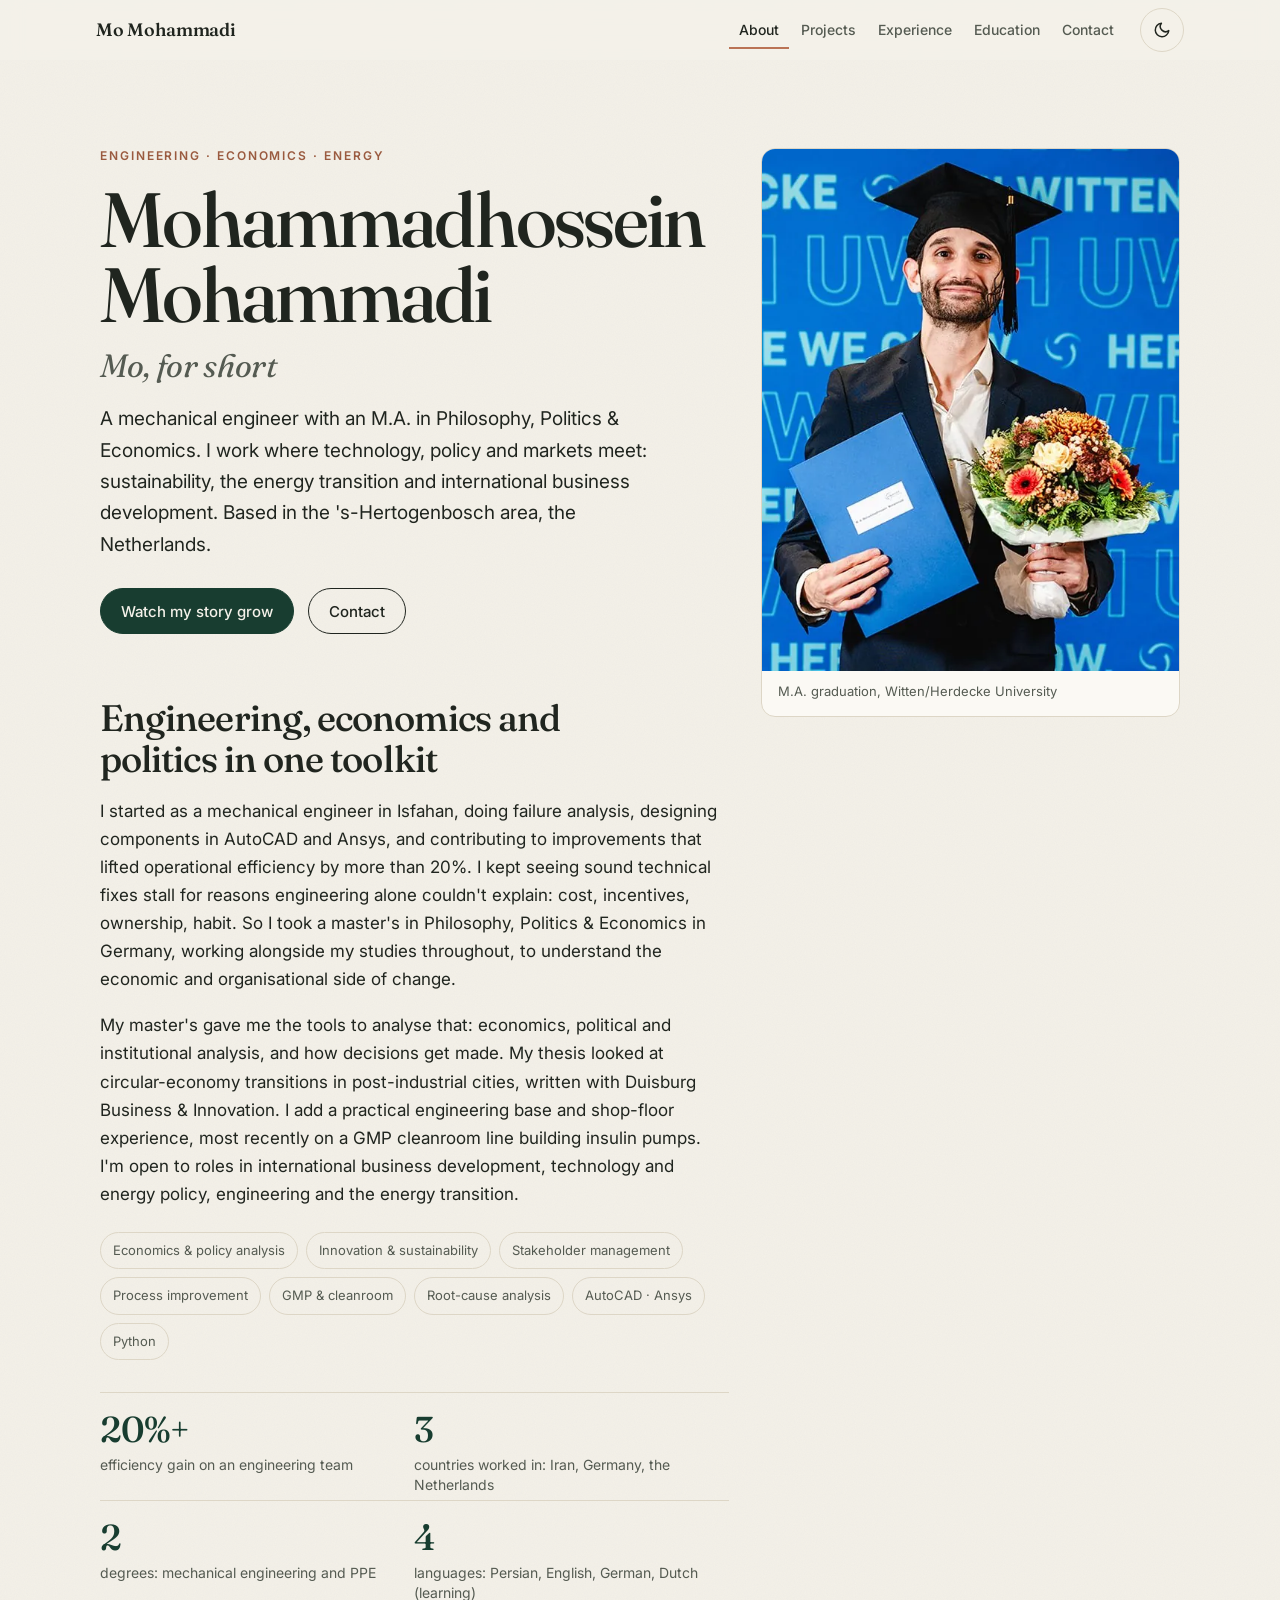
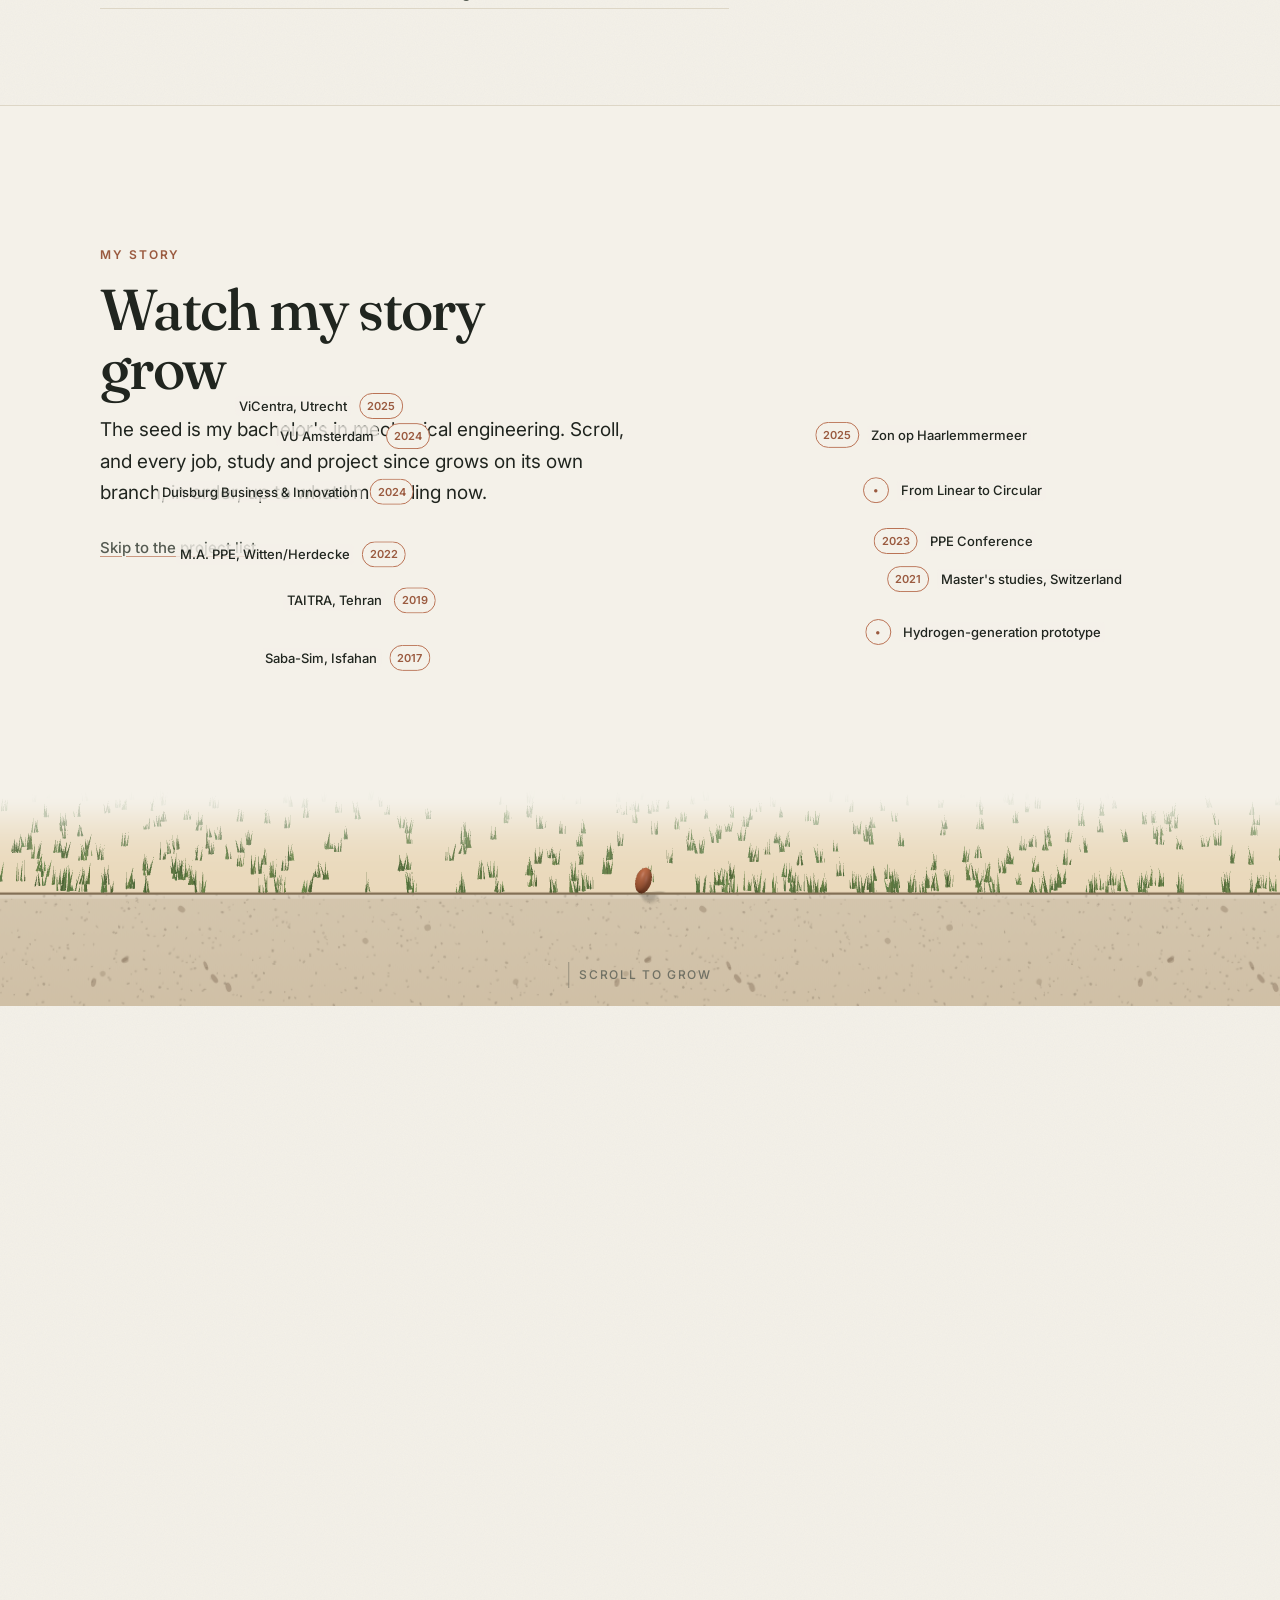
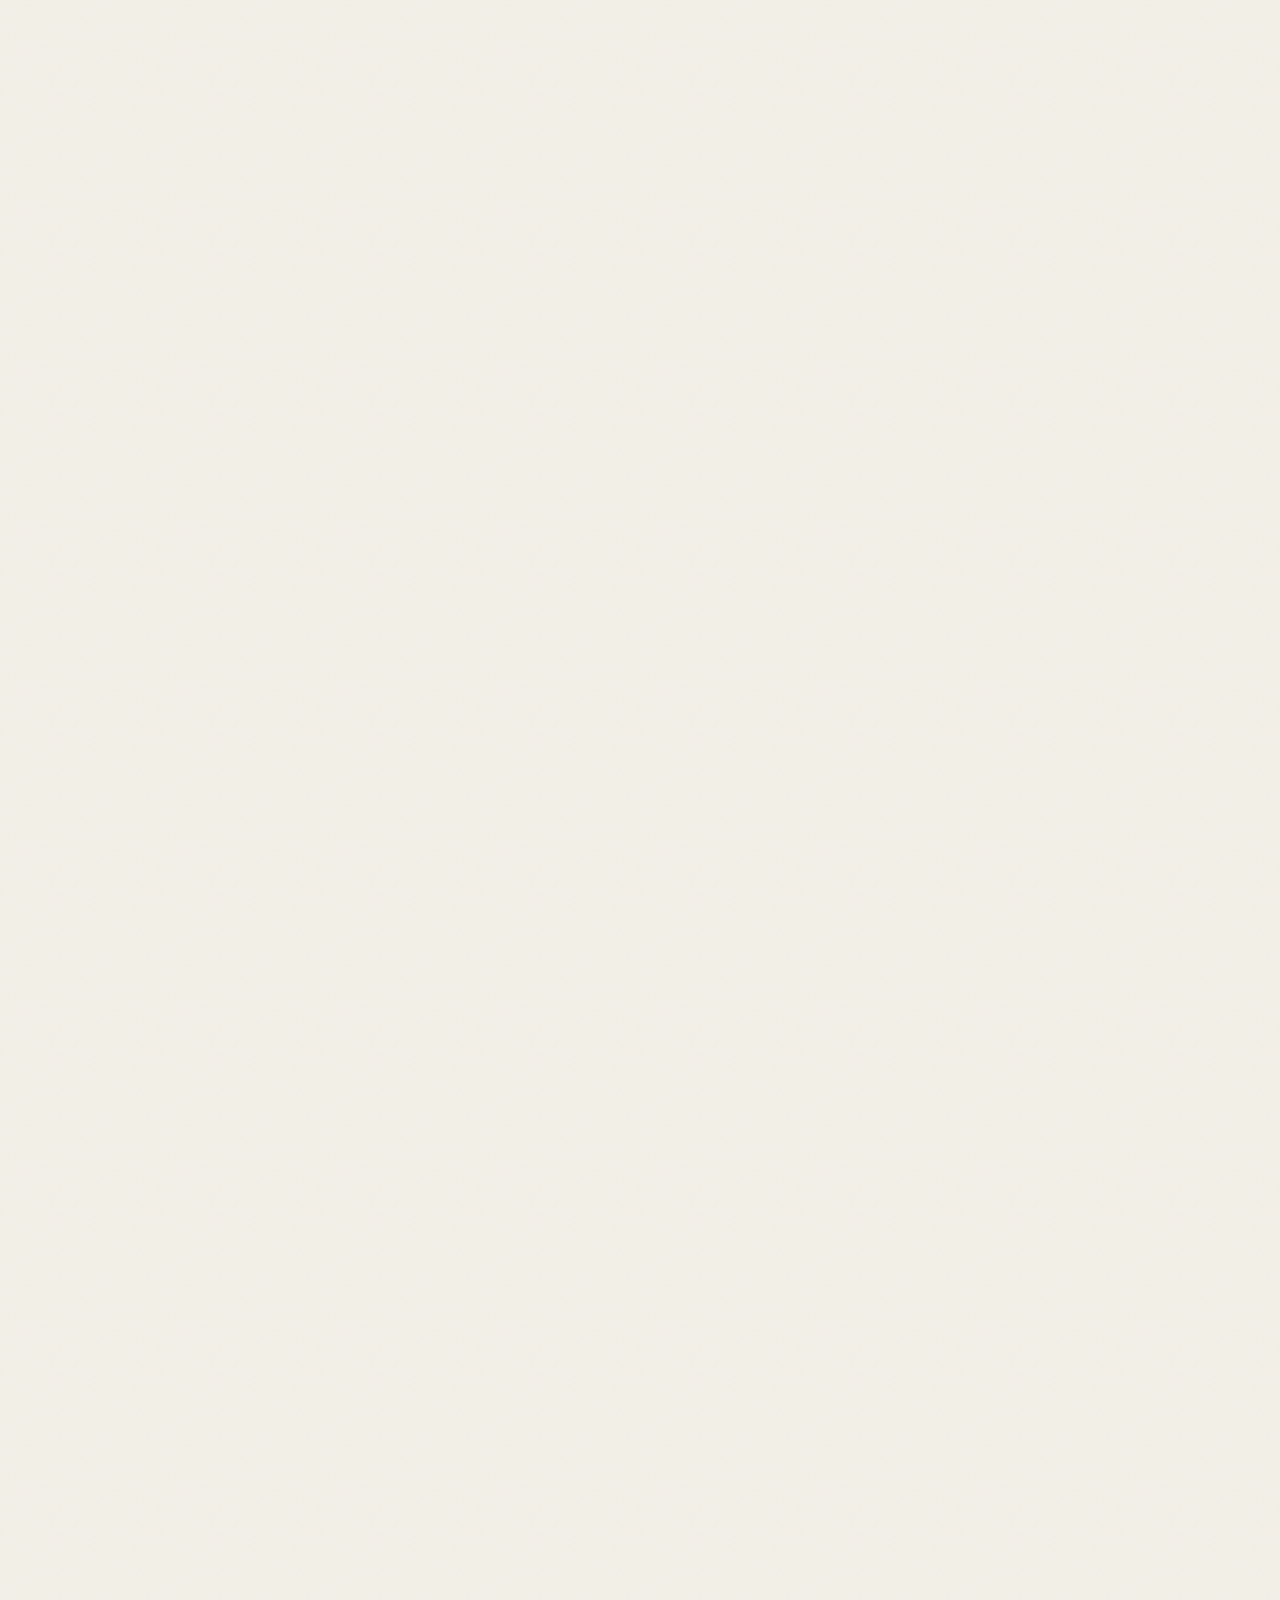
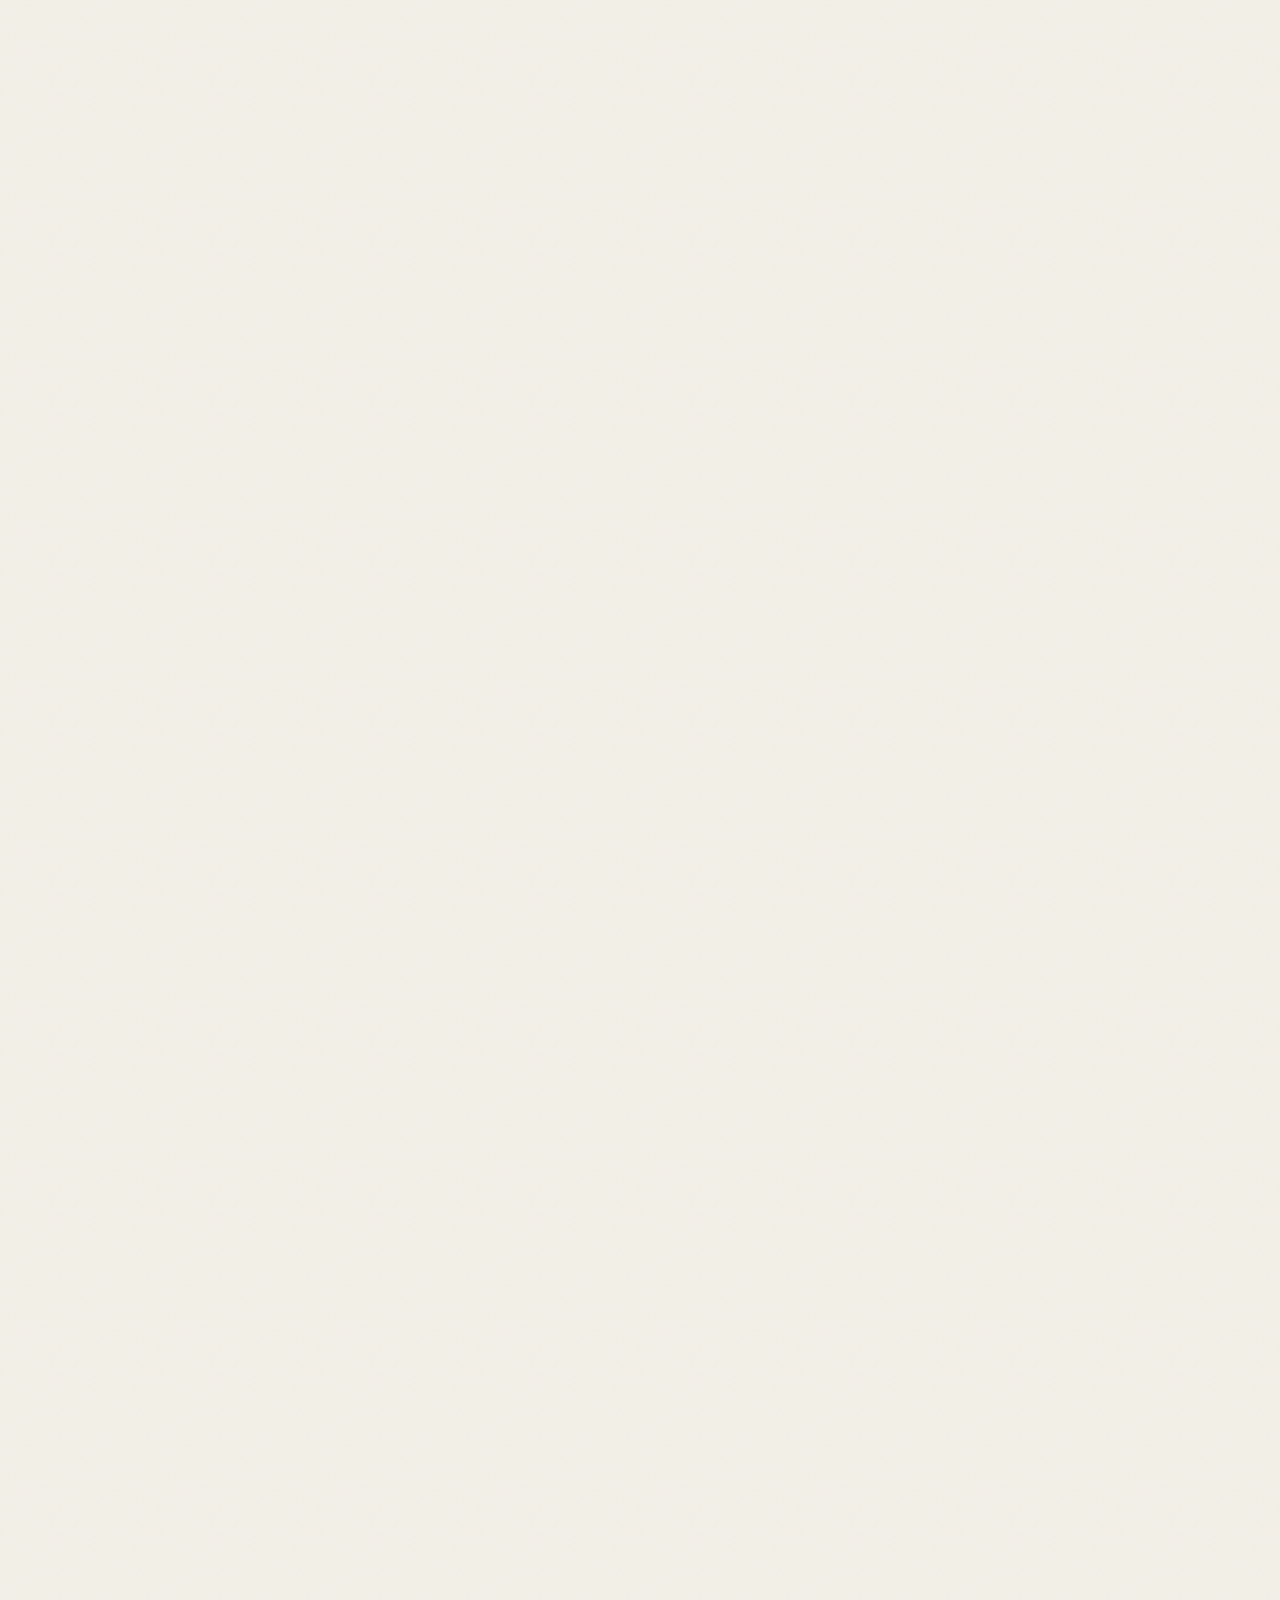
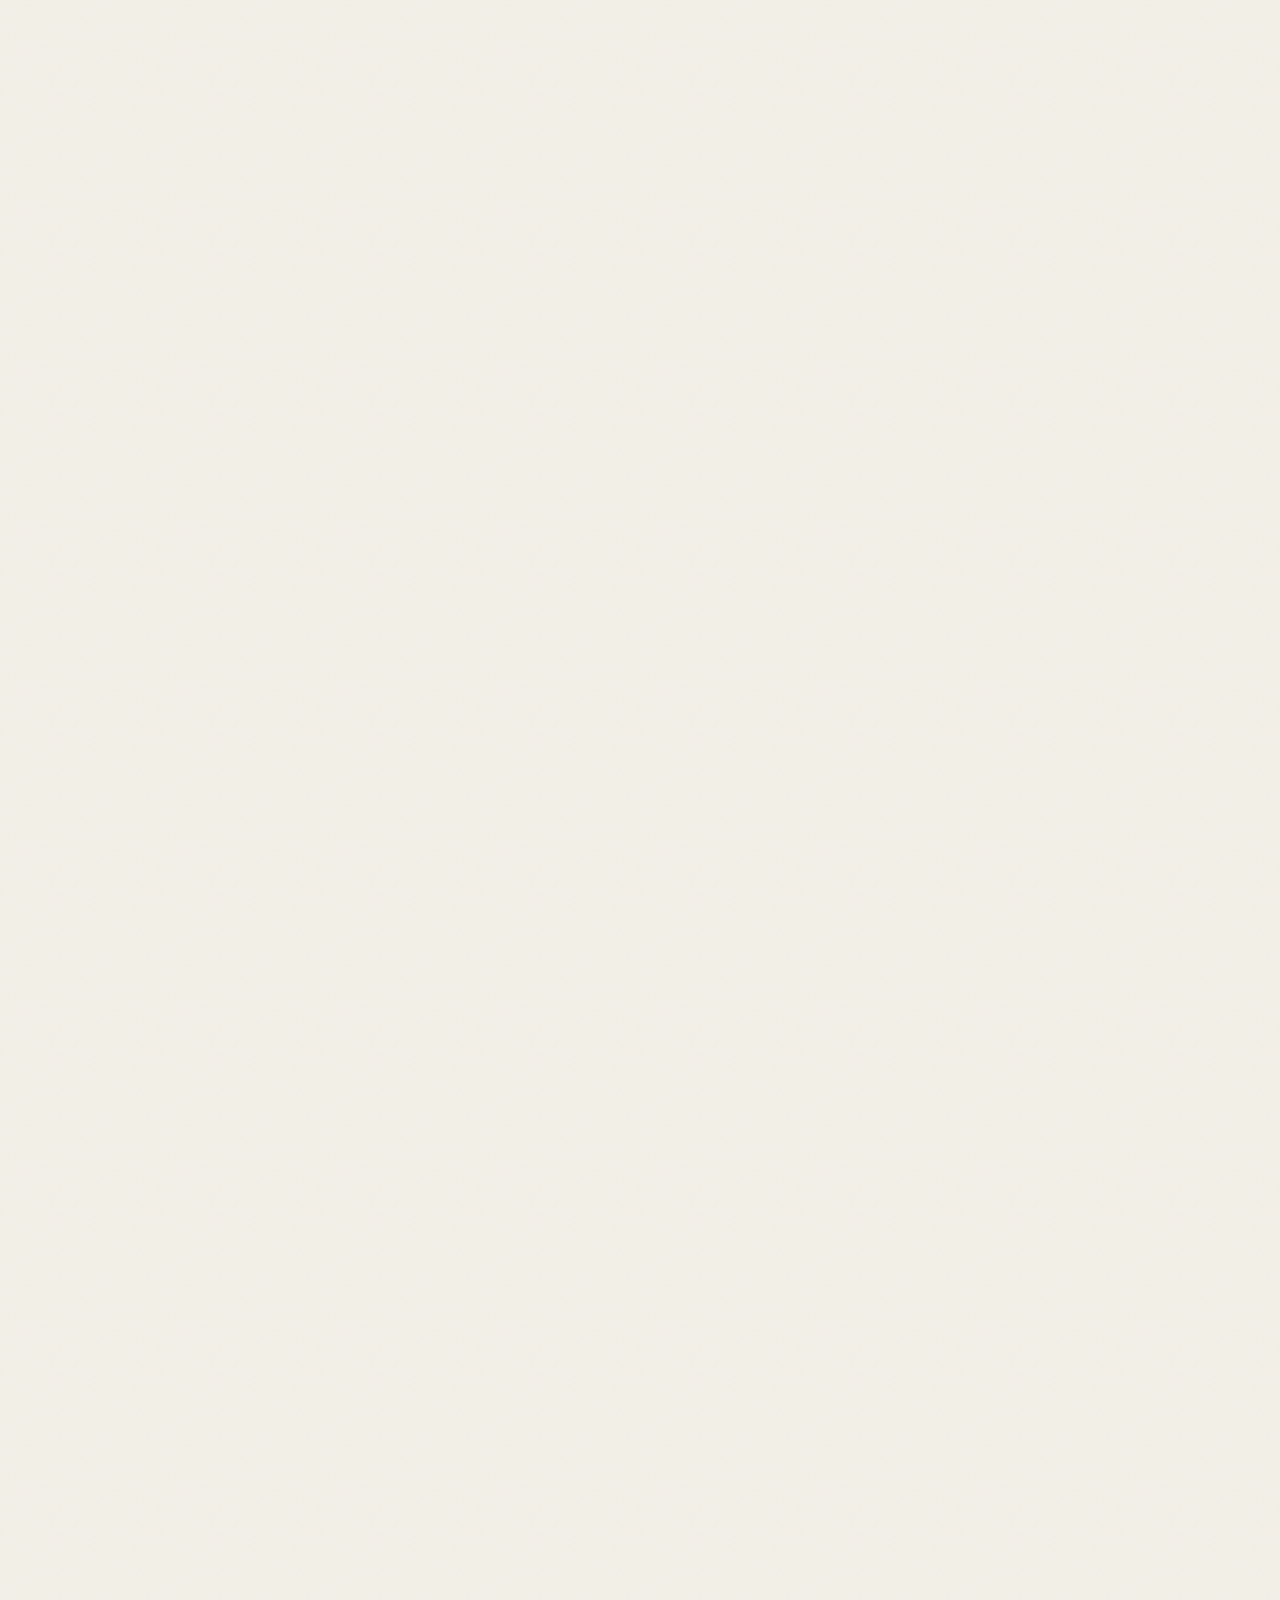
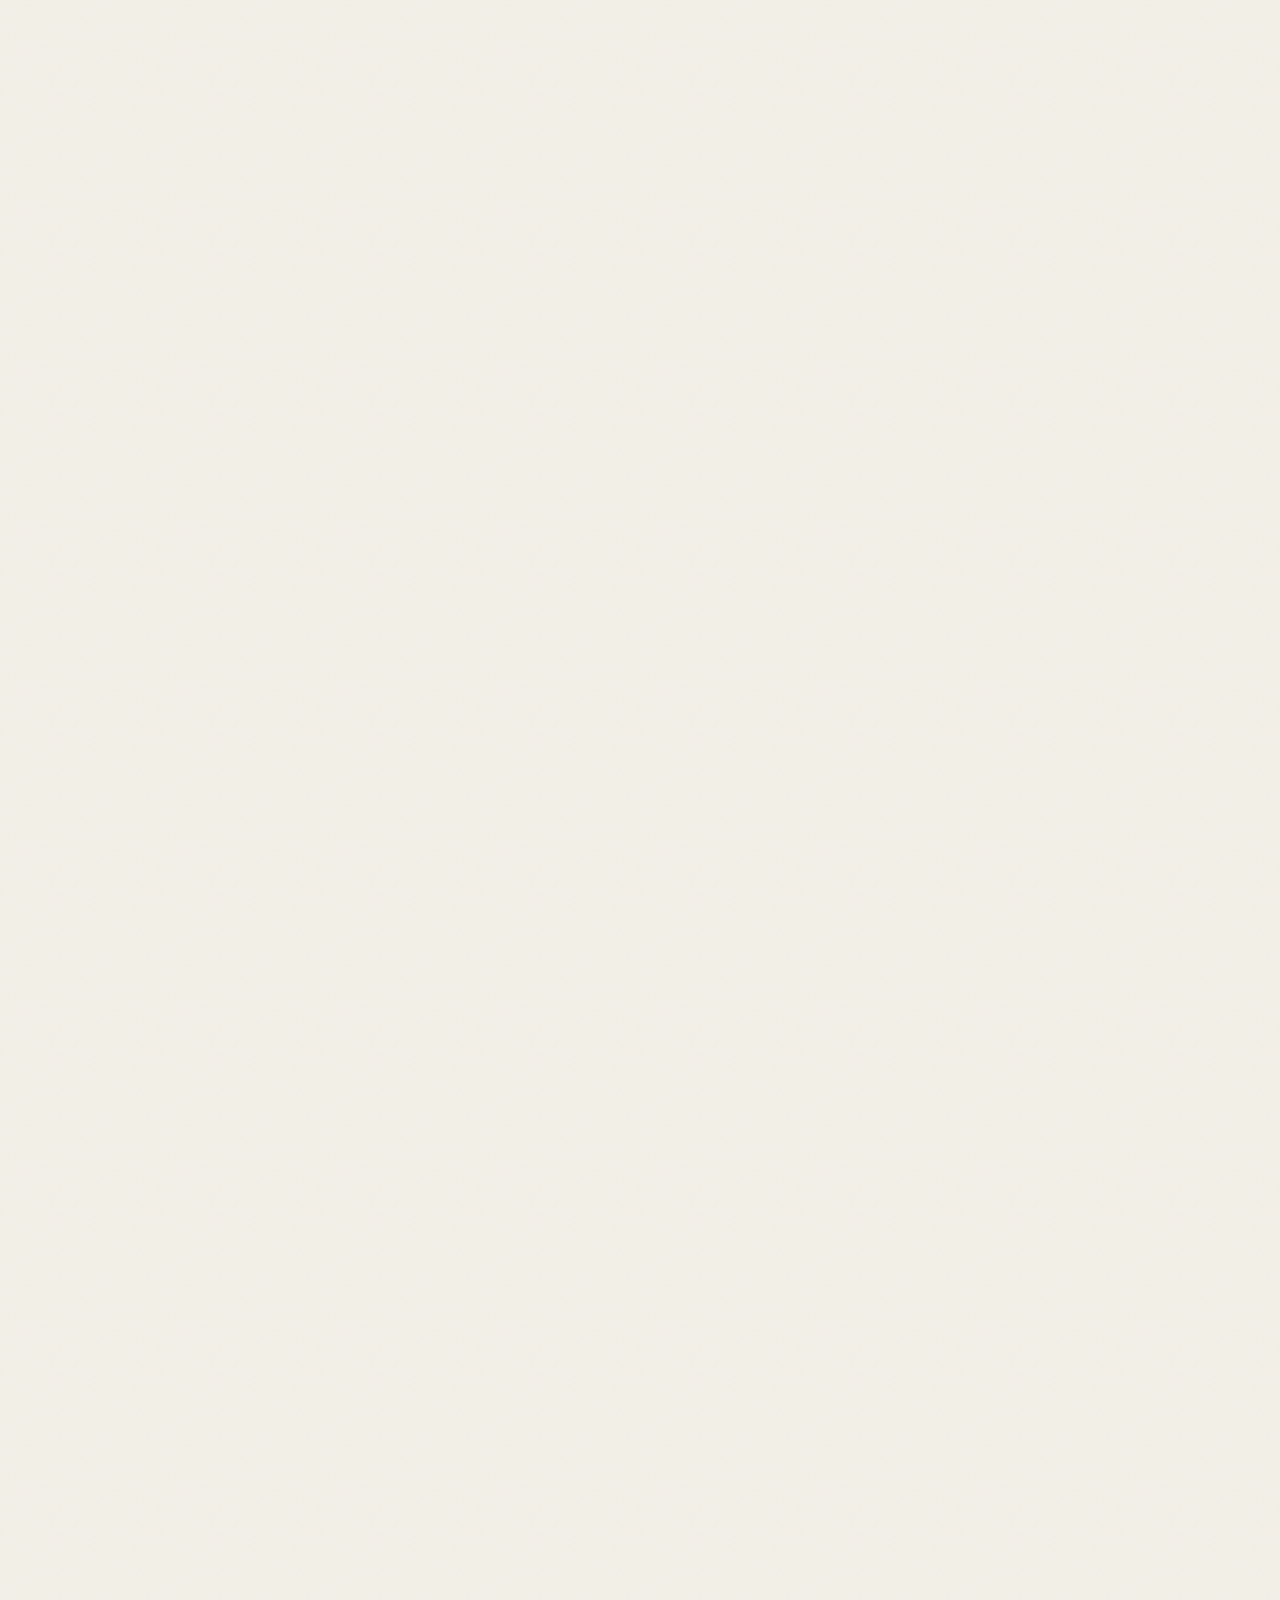
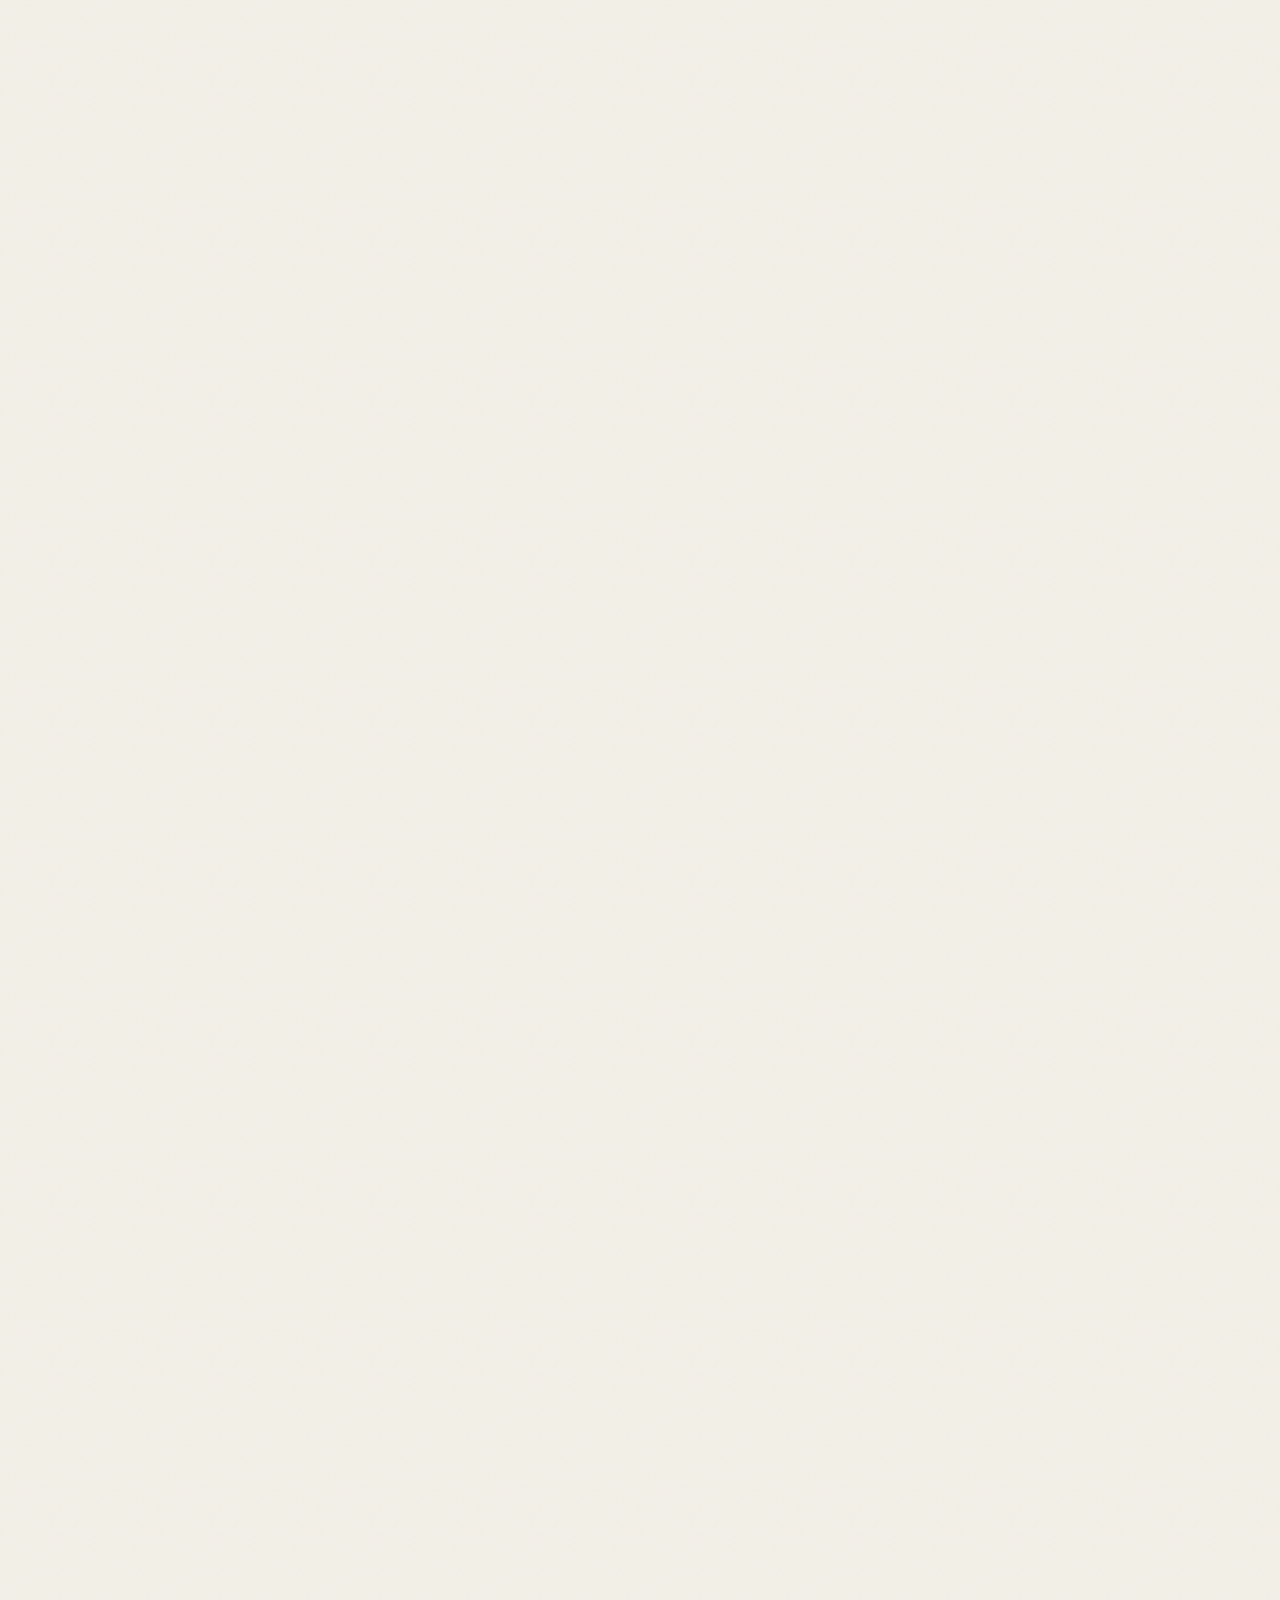
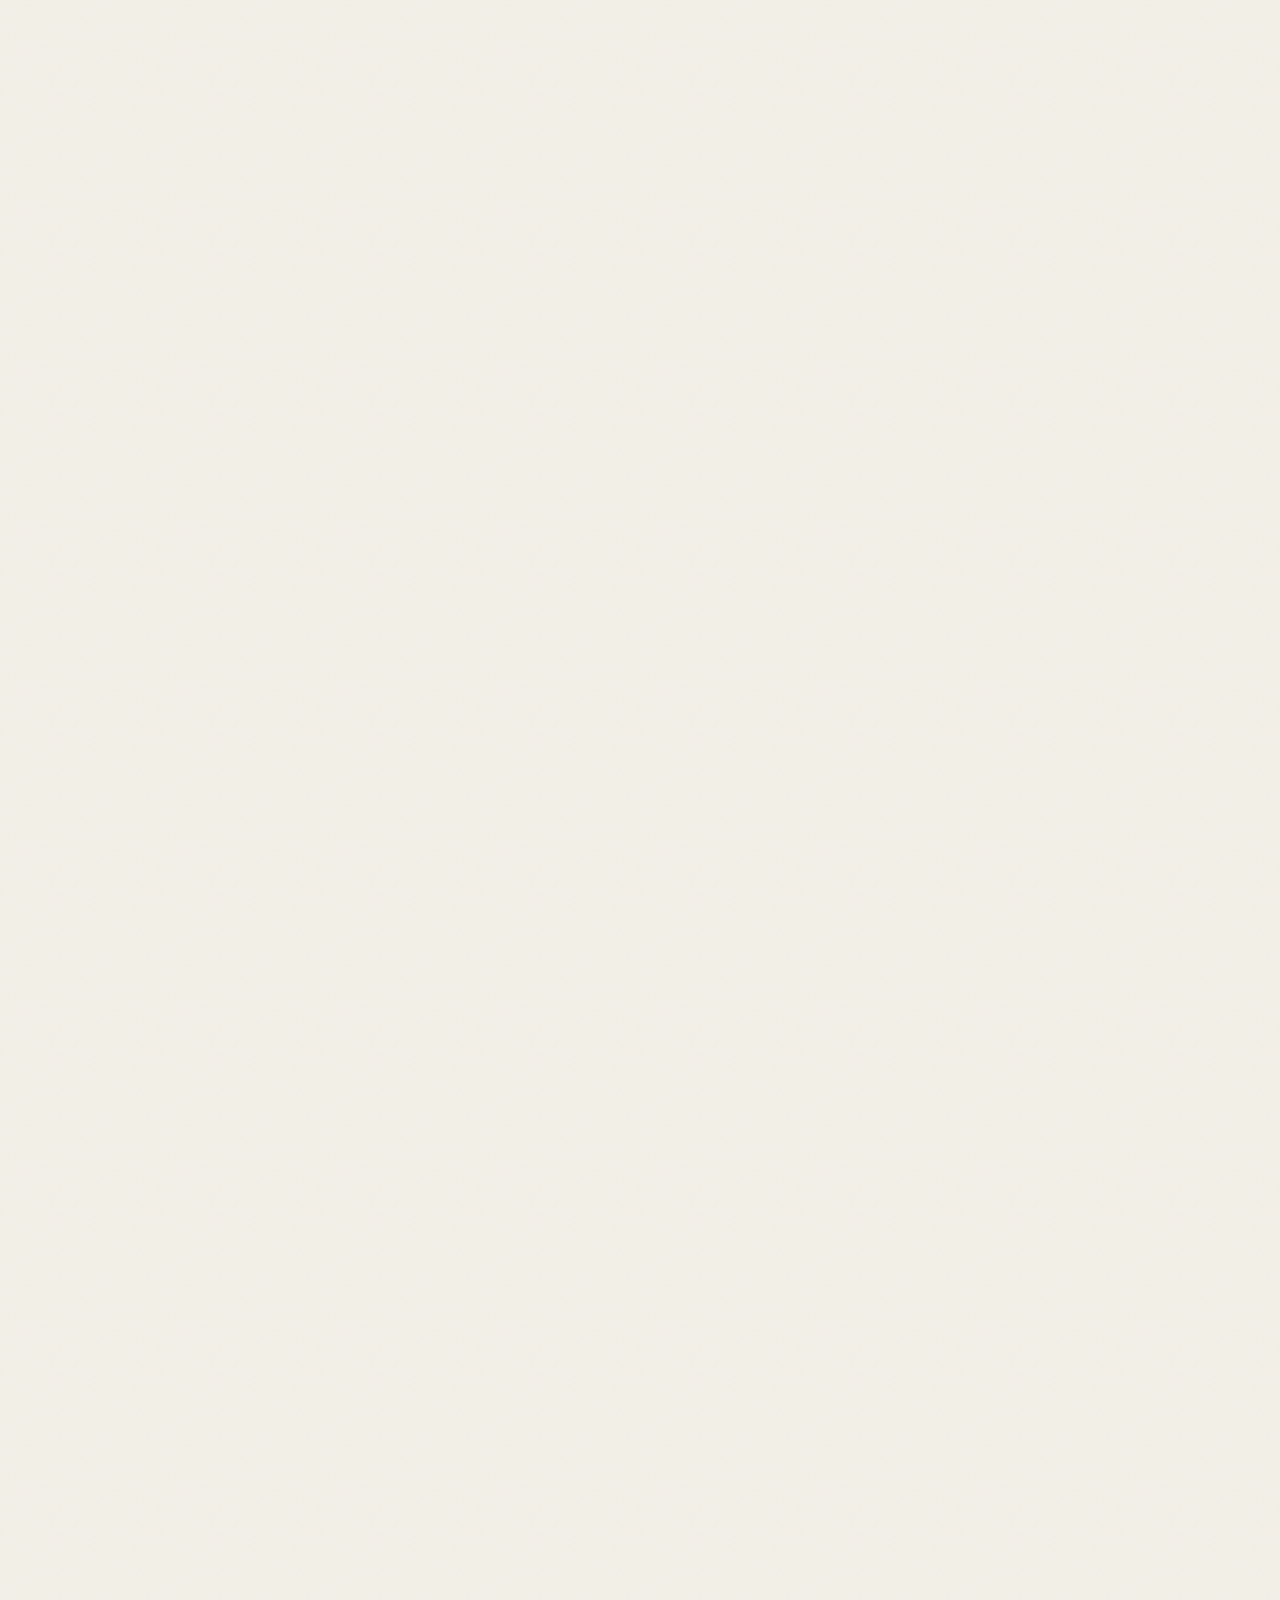
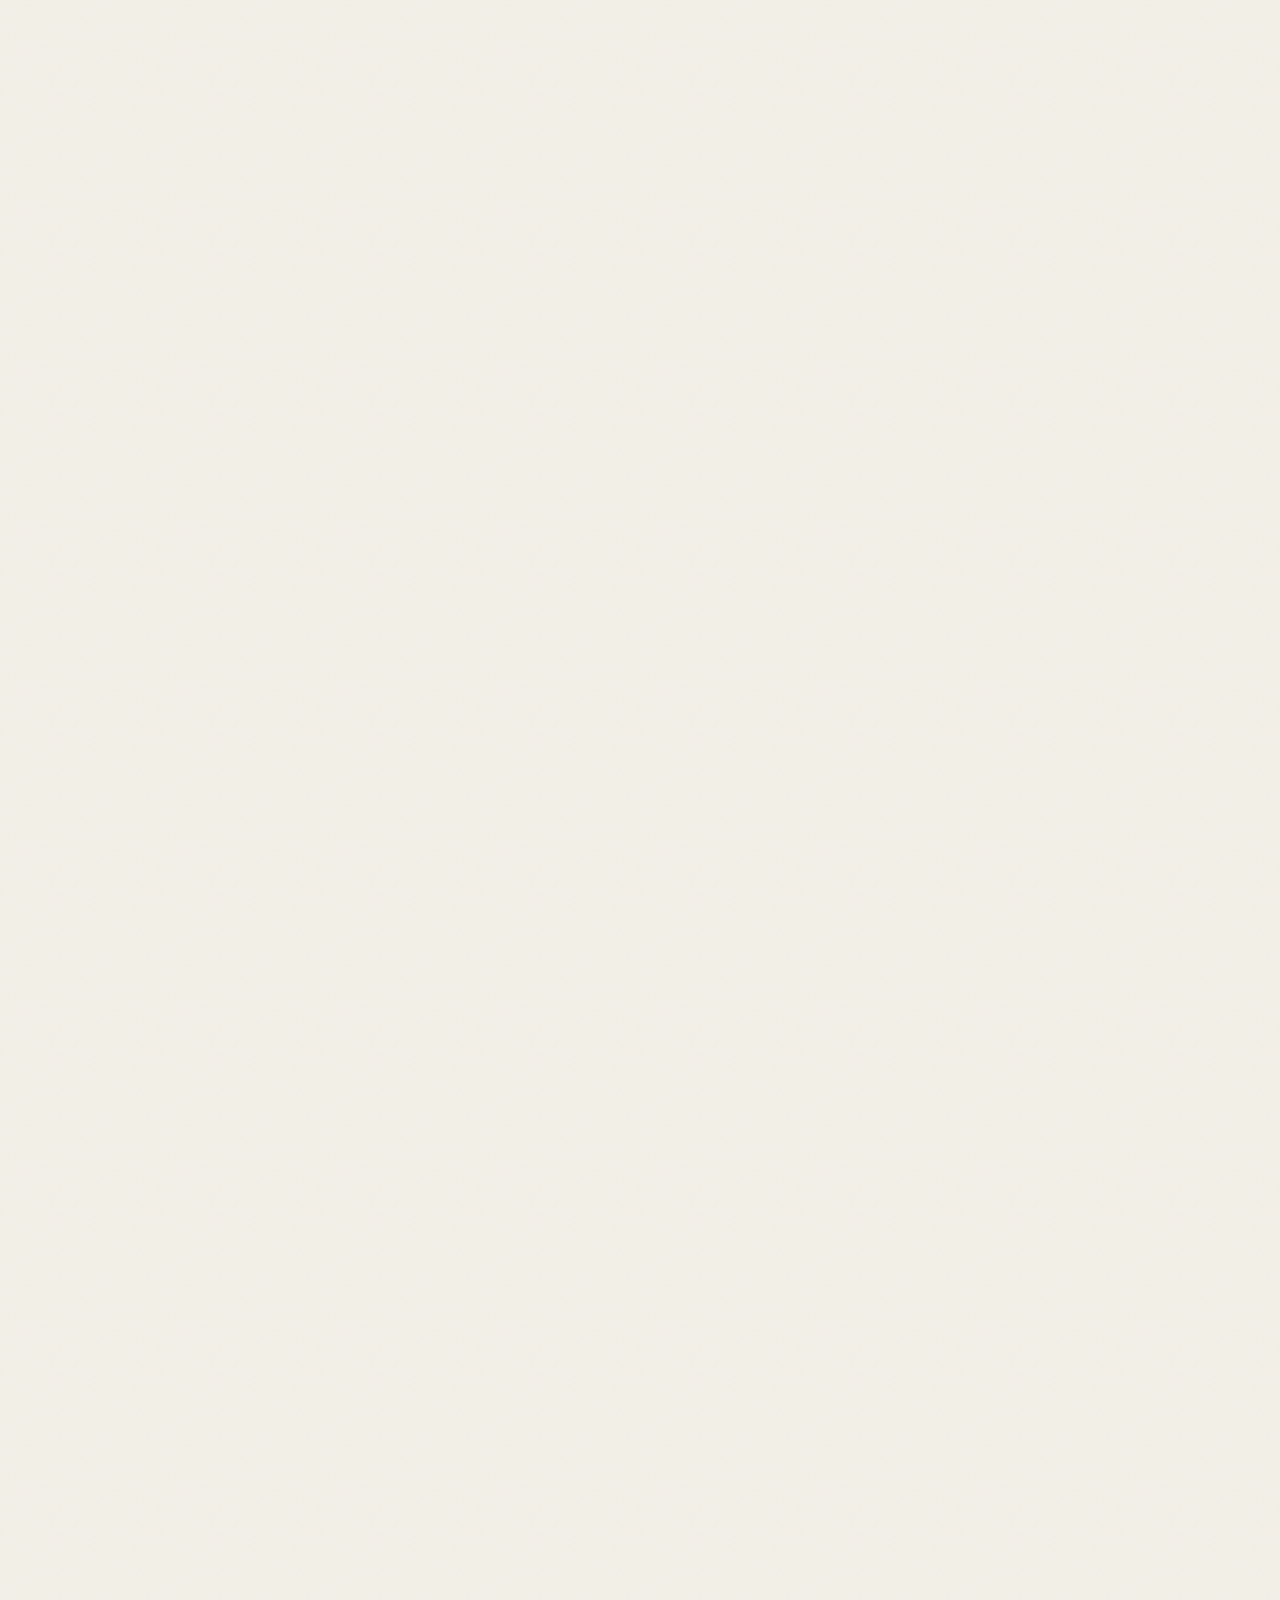
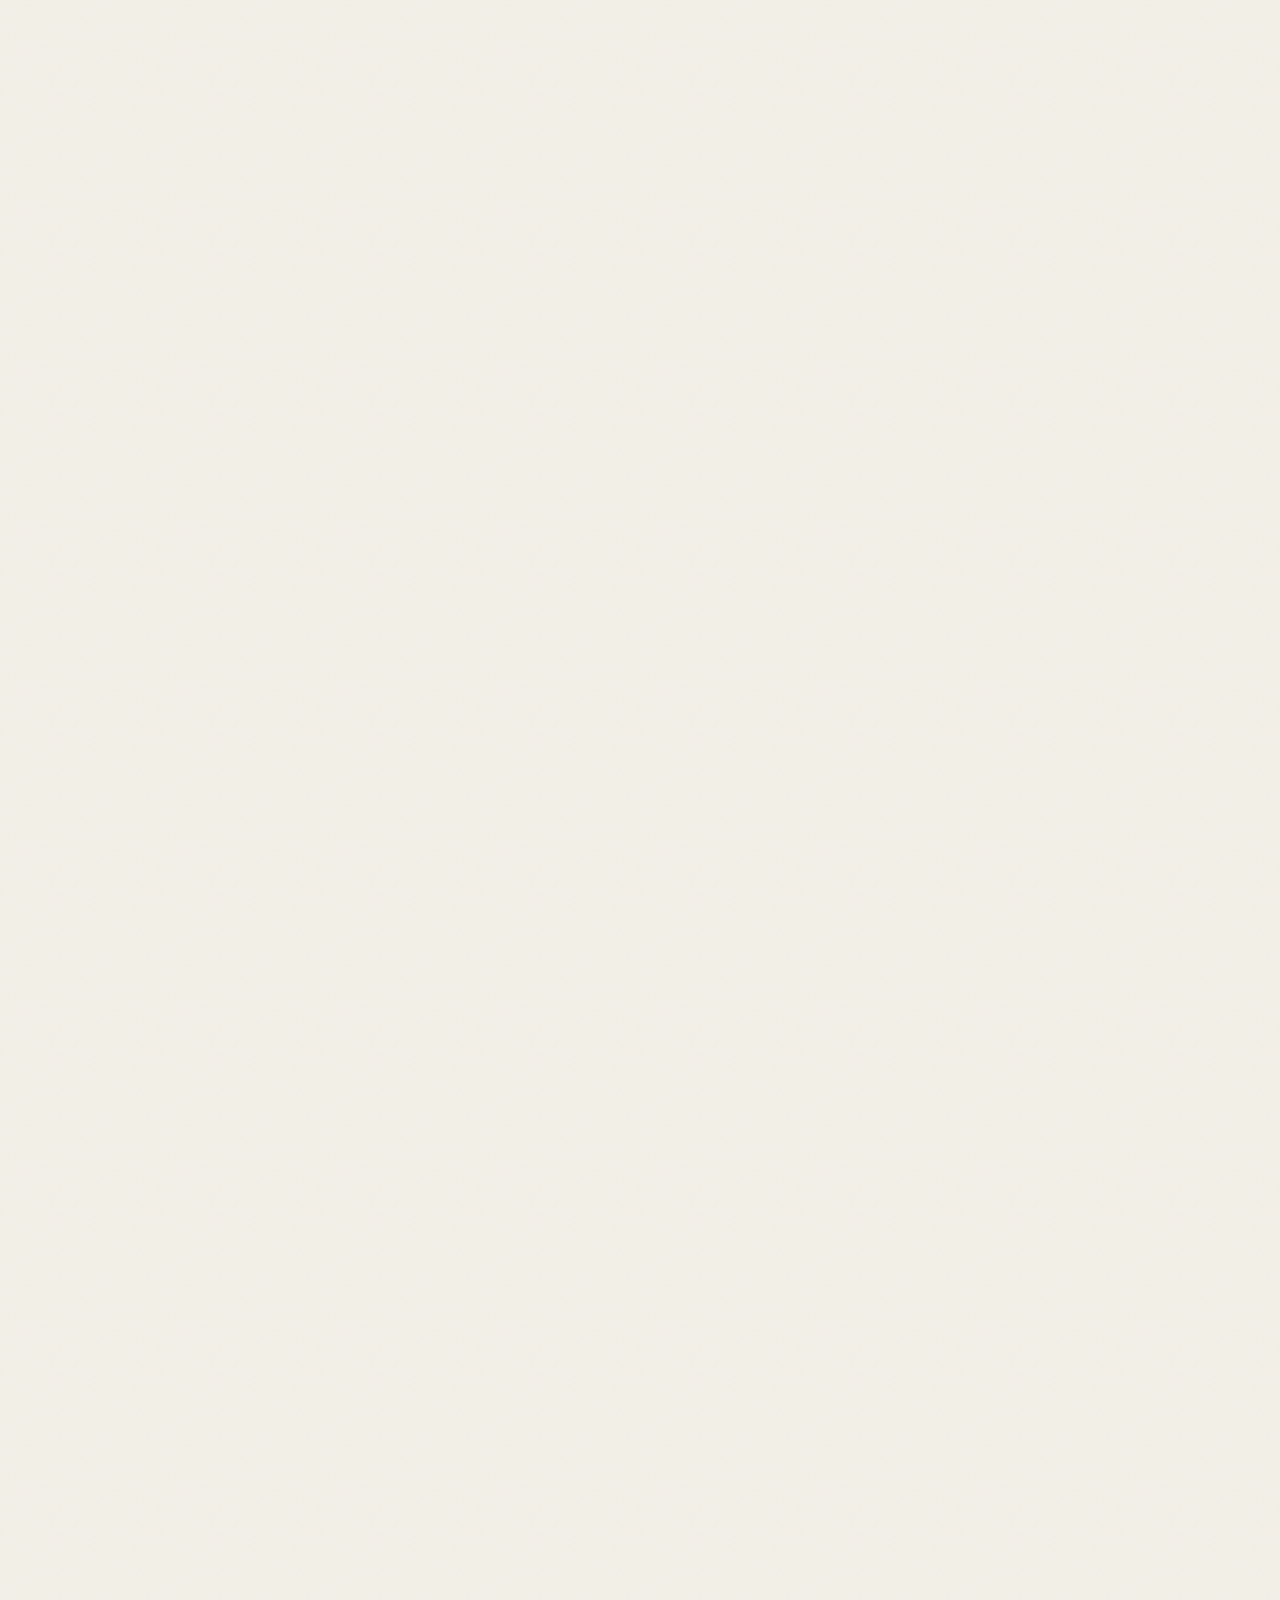
==== index.html @ eeef78c8 "Fill the empty outcome lines on the project cards too The home-page project cards and the 'Outcome' " ====
<!doctype html>
<html lang="en">
<head>
<meta charset="utf-8">
<meta name="viewport" content="width=device-width, initial-scale=1, viewport-fit=cover">
<title>Mohammadhossein Mohammadi | Economics Graduate (M.A. PPE) &amp; Mechanical Engineer</title>
<meta name="claude:viewport-fit-sides" content="cover">
<meta name="description" content="Mohammadhossein Mohammadi (Mo) holds an M.A. in Philosophy, Politics &amp; Economics and a B.Sc. in mechanical engineering. Based in the 's-Hertogenbosch area, Netherlands, Mo works across innovation, sustainability, policy, strategy and engineering.">
<meta name="author" content="Mohammadhossein Mohammadi">
<meta name="robots" content="index, follow, max-image-preview:large">
<link rel="canonical" href="https://momohammadi.nl/">
<link rel="alternate" type="text/plain" href="https://momohammadi.nl/llms.txt" title="LLM summary">
<meta property="og:type" content="profile">
<meta property="og:url" content="https://momohammadi.nl/">
<meta property="og:site_name" content="Mohammadhossein Mohammadi">
<meta property="og:title" content="Mohammadhossein Mohammadi | Economics Graduate (M.A. PPE) &amp; Mechanical Engineer">
<meta property="og:description" content="M.A. Philosophy, Politics &amp; Economics with a mechanical engineering base. Innovation, sustainability, policy, strategy and engineering, in the Netherlands.">
<meta property="og:image" content="https://momohammadi.nl/mo.jpg">
<meta property="og:image:width" content="560">
<meta property="og:image:height" content="700">
<meta property="og:image:alt" content="Portrait of Mohammadhossein Mohammadi, economics graduate and mechanical engineer">
<meta property="profile:first_name" content="Mohammadhossein">
<meta property="profile:last_name" content="Mohammadi">
<meta name="twitter:card" content="summary_large_image">
<meta name="twitter:title" content="Mohammadhossein Mohammadi | Economics Graduate (M.A. PPE) &amp; Mechanical Engineer">
<meta name="twitter:image" content="https://momohammadi.nl/mo.jpg">
<meta name="twitter:image:alt" content="Portrait of Mohammadhossein Mohammadi, economics graduate and mechanical engineer">
<script type="application/ld+json">
{
  "@context": "https://schema.org",
  "@type": "ProfilePage",
  "@id": "https://momohammadi.nl/#profile",
  "url": "https://momohammadi.nl/",
  "name": "Mohammadhossein Mohammadi | Economics Graduate (M.A. PPE) & Mechanical Engineer",
  "inLanguage": "en",
  "dateCreated": "2026-11-19T16:00:00+01:00",
  "dateModified": "2026-11-24T12:00:00+01:00",
  "mainEntity": {
    "@type": "Person",
    "@id": "https://momohammadi.nl/#mo",
    "name": "Mohammadhossein Mohammadi",
    "alternateName": ["Mo Mohammadi", "Mohammad Hossein Mohammadi"],
    "givenName": "Mohammadhossein",
    "familyName": "Mohammadi",
    "url": "https://momohammadi.nl/",
    "image": { "@type": "ImageObject", "url": "https://momohammadi.nl/mo.jpg", "width": 560, "height": 700, "caption": "Mohammadhossein Mohammadi" },
    "identifier": "realmohere",
    "email": "mailto:contact@momohammadi.nl",
    "jobTitle": "Economics Graduate (M.A. Philosophy, Politics & Economics) & Mechanical Engineer",
    "description": "Graduate of the M.A. Philosophy, Politics & Economics at Witten/Herdecke University, with a B.Sc. in mechanical engineering and hands-on GMP manufacturing experience. Based in the 's-Hertogenbosch area, Netherlands, working across innovation, sustainability, policy, strategy and engineering.",
    "address": { "@type": "PostalAddress", "addressLocality": "'s-Hertogenbosch", "addressRegion": "North Brabant", "addressCountry": "NL" },
    "alumniOf": [
      { "@type": "CollegeOrUniversity", "name": "Witten/Herdecke University", "alternateName": "Universität Witten/Herdecke", "sameAs": "https://www.uni-wh.de/" },
      { "@type": "CollegeOrUniversity", "name": "Vrije Universiteit Amsterdam", "sameAs": "https://vu.nl/" },
      { "@type": "CollegeOrUniversity", "name": "Islamic Azad University, Damavand" }
    ],
    "hasCredential": [
      { "@type": "EducationalOccupationalCredential", "credentialCategory": "degree", "name": "M.A. Philosophy, Politics & Economics" },
      { "@type": "EducationalOccupationalCredential", "credentialCategory": "degree", "name": "B.Sc. Mechanical Engineering" },
      { "@type": "EducationalOccupationalCredential", "credentialCategory": "certification", "name": "NDT Technician (SNT-TC-1A)" }
    ],
    "knowsAbout": ["Political economy", "Institutional economics", "Ethics", "Governance", "Philosophy, Politics and Economics", "Mechanical engineering", "Event organisation", "Marketing communication", "Policy analysis", "Energy-transition policy", "Strategy", "Institutional analysis", "Stakeholder management", "Innovation projects", "Sustainability", "Energy transition", "Green energy", "Economics", "Process improvement", "Manufacturing engineering", "GMP manufacturing", "Cleanroom operations", "Medical device assembly", "Root-cause analysis", "Lean manufacturing", "Failure analysis", "Non-destructive testing", "AutoCAD", "Ansys Mechanical", "Python", "Circular economy", "Project coordination", "Market research", "Cost estimation", "Stakeholder communication", "Hydrogen generation"],
    "knowsLanguage": ["Persian", "English", "German", "Dutch"],
    "sameAs": [
      "https://www.linkedin.com/in/mohammadhossein-m-55290210a",
      "https://github.com/realmohere"
    ]
  }
}
</script>

<link rel="icon" href="favicon.svg" type="image/svg+xml">
<link rel="preconnect" href="https://fonts.googleapis.com">
<link rel="preconnect" href="https://fonts.gstatic.com" crossorigin>
<link rel="stylesheet" href="https://fonts.googleapis.com/css2?family=Fraunces:ital,opsz,wght@0,9..144,400;0,9..144,500;0,9..144,560;1,9..144,400&family=Inter:wght@400;500;600&display=swap">
<link rel="stylesheet" href="assets/site.css">
<script>try{var t=localStorage.getItem('theme');if(t)document.documentElement.setAttribute('data-theme',t)}catch(e){}</script>
</head>
<body>
<a class="skip" href="#main">Skip to content</a>
<header class="top"><div class="top-in">
  <a class="mark" href="#top">Mo Mohammadi</a>
  <nav class="nav" aria-label="Sections">
    <a class="opt-s" href="#about">About</a>
    <a href="#projects">Projects</a>
    <a class="opt" href="#experience">Experience</a>
    <a class="opt" href="#education">Education</a>
    <a href="#contact">Contact</a>
  </nav>
  <button class="icon-btn" id="theme" type="button" aria-label="Switch light or dark mode" title="Switch light or dark mode">
    <svg class="icon-moon" viewBox="0 0 24 24" fill="none" stroke="currentColor" stroke-width="2" stroke-linecap="round" stroke-linejoin="round" aria-hidden="true"><path d="M21 12.8A9 9 0 1 1 11.2 3a7 7 0 0 0 9.8 9.8z"/></svg>
    <svg class="icon-sun" viewBox="0 0 24 24" fill="none" stroke="currentColor" stroke-width="2" stroke-linecap="round" aria-hidden="true"><circle cx="12" cy="12" r="4"/><path d="M12 2v2M12 20v2M4.9 4.9l1.4 1.4M17.7 17.7l1.4 1.4M2 12h2M20 12h2M4.9 19.1l1.4-1.4M17.7 6.3l1.4-1.4"/></svg>
  </button>
</div></header>

<main id="main">
<div class="wrap" id="top">
  <section class="opening" id="about" aria-labelledby="name">
    <div class="about-grid">
      <div class="prose">
        <p class="eyebrow">Engineering · Economics · Energy</p>
        <h1 id="name">Mohammadhossein Mohammadi <span class="aka">Mo, for short</span></h1>
        <p class="intro">A mechanical engineer with an M.A. in Philosophy, Politics &amp; Economics. I work where technology, policy and markets meet: sustainability, the energy transition and international business development. Based in the 's-Hertogenbosch area, the Netherlands.</p>
        <div class="actions">
          <a class="btn primary" id="explore" href="#grow" data-goatcounter-click="hero-explore">Watch my story grow</a>
          <a class="btn" href="#contact" data-goatcounter-click="hero-contact">Contact</a>
        </div>
        <h2>Engineering, economics and politics in one toolkit</h2>
        <p>I started as a mechanical engineer in Isfahan, doing failure analysis, designing components in AutoCAD and Ansys, and contributing to improvements that lifted operational efficiency by more than 20%. I kept seeing sound technical fixes stall for reasons engineering alone couldn't explain: cost, incentives, ownership, habit. So I took a master's in Philosophy, Politics &amp; Economics in Germany, working alongside my studies throughout, to understand the economic and organisational side of change.</p>
        <p>My master's gave me the tools to analyse that: economics, political and institutional analysis, and how decisions get made. My thesis looked at circular-economy transitions in post-industrial cities, written with Duisburg Business &amp; Innovation. I add a practical engineering base and shop-floor experience, most recently on a GMP cleanroom line building insulin pumps. I'm open to roles in international business development, technology and energy policy, engineering and the energy transition.</p>
        <ul class="facts">
          <li>Economics &amp; policy analysis</li>
          <li>Innovation &amp; sustainability</li>
          <li>Stakeholder management</li>
          <li>Process improvement</li>
          <li>GMP &amp; cleanroom</li>
          <li>Root-cause analysis</li>
          <li>AutoCAD · Ansys</li>
          <li>Python</li>
        </ul>
        <div class="stats">
          <div class="stat"><b>20%+</b><span>efficiency gain on an engineering team</span></div>
          <div class="stat"><b>3</b><span>countries worked in: Iran, Germany, the Netherlands</span></div>
          <div class="stat"><b>2</b><span>degrees: mechanical engineering and PPE</span></div>
          <div class="stat"><b>4</b><span>languages: Persian, English, German, Dutch (learning)</span></div>
        </div>
      </div>
      <figure class="portrait"><picture><source srcset="mo.webp" type="image/webp"><img src="mo.jpg" width="560" height="700" fetchpriority="high" alt="Mohammadhossein Mohammadi at the M.A. Philosophy, Politics &amp; Economics graduation, Witten/Herdecke University, holding a diploma and flowers"></picture><figcaption>M.A. graduation, Witten/Herdecke University</figcaption></figure>
    </div>
  </section>
</div>

<div class="grow" id="grow">
  <div class="stage">
    <div class="hero">
      <div class="hero-in">
        <p class="eyebrow">My story</p>
        <h2>Watch my story grow</h2>
        <p class="intro">The seed is my bachelor's in mechanical engineering. Scroll, and every job, study and project since grows on its own branch, in order, up to what I'm building now.</p>
        <div class="actions">
          <a class="textlink skipanim" href="#projects" data-goatcounter-click="hero-skip">Skip to the project list</a>
        </div>
      </div>
    </div>
    <svg class="plant" aria-hidden="true" focusable="false"></svg>
    <svg class="seed-static" viewBox="-30 -30 60 40" aria-hidden="true" focusable="false">
      <defs><radialGradient id="sf0" cx=".36" cy=".3" r=".8"><stop offset="0" stop-color="#E2AE8F"/><stop offset=".45" stop-color="#BA7355"/><stop offset="1" stop-color="#6E3F2B"/></radialGradient></defs>
      <ellipse cx="1" cy="1.5" rx="13" ry="3.2" fill="#20251F" opacity=".18"/>
      <path d="M-30 1.5H30" stroke="currentColor" stroke-opacity=".28" stroke-width=".6"/>
      <path transform="rotate(-16)" d="M0 -17C-7.5 -15 -9.5 -5 -1 .6L0 .8 1 .6C9.5 -5 7.5 -15 0 -17Z" fill="url(#sf0)" stroke="#8a5039" stroke-width=".6"/>
    </svg>
    <div class="scene-labels" aria-hidden="true"></div>
    <div class="scene-cards" aria-hidden="true"></div>
    <div class="finale">
      <h2>Let's grow something together</h2>
      <p>Each branch is a chapter, from my engineering roots to what I'm building now. If one of them speaks to you, I'd like to hear from you.</p>
      <div class="actions">
        <a class="btn primary" href="mailto:contact@momohammadi.nl" data-goatcounter-click="finale-email">contact@momohammadi.nl</a>
        <a class="btn" href="#projects" data-goatcounter-click="finale-list">See all projects</a>
      </div>
    </div>
    <p class="scroll-hint" aria-hidden="true">Scroll to grow</p>
  </div>
  <ol class="story-list" id="story-list" hidden>
<!-- STORY:START -->
    <li class="story-item seed" data-label="2010" data-short="B.Sc. Mechanical Engineering" data-href="#education">
      <article class="pcard pcard-mile">
        <div class="pcard-body">
        <p class="pcard-meta"><span class="num">2010 – 2016</span><span class="status">The seed</span></p>
        <h3 class="pcard-title">B.Sc. Mechanical Engineering</h3>
        <p class="pcard-role">Azad University, Damavand</p>
        <p class="pcard-desc">Where my story starts: a bachelor&#x27;s in mechanical engineering.</p>
        <a class="pcard-link" href="#education">Read more <span aria-hidden="true">→</span></a>
        </div>
      </article>
    </li>
    <li class="story-item" data-label="2017" data-short="Saba-Sim, Isfahan" data-href="#experience">
      <article class="pcard pcard-mile">
        <div class="pcard-body">
        <p class="pcard-meta"><span class="num">2017 – 2019</span><span class="status">Engineering</span></p>
        <h3 class="pcard-title">Assistant Mechanical Engineer</h3>
        <p class="pcard-role">Saba-Sim Co., Isfahan</p>
        <p class="pcard-desc">Failure analysis, component design in AutoCAD, analysis in Ansys and cost estimates. Contributed to improvements that raised operational efficiency by more than 20%.</p>
        <a class="pcard-link" href="#experience">Read more <span aria-hidden="true">→</span></a>
        </div>
      </article>
    </li>
    <li class="story-item" data-label="" data-short="Hydrogen-generation prototype" data-href="#project-hydrogen-prototype" data-slug="hydrogen-prototype">
      <article class="pcard">
        <div class="pcard-media"><img src="projects/img/hydrogen-prototype.svg" width="800" height="450" alt="Line illustration of two steel plates in water with gas bubbles rising" decoding="async" loading="lazy"><span class="badge">Illustration</span></div>
        <div class="pcard-body">
        <p class="pcard-meta"><span class="num">01</span><span class="status">Side project</span></p>
        <h3 class="pcard-title">Hydrogen-generation prototype</h3>
        <p class="pcard-role"><span class="k">Role</span> Designed, built and tested it myself</p>
        <p class="pcard-desc">A steel-plate hydrogen-generation system, taken from first concept through construction to practical tests of its gas output.</p>
        <p class="pcard-outcome"><span class="k">Outcome</span> A working prototype, tested for gas output.</p>
        <a class="pcard-link" href="projects/hydrogen-prototype.html" data-goatcounter-click="project-hydrogen-prototype">View project<span class="vh">: Hydrogen-generation prototype</span> <span aria-hidden="true">→</span></a>
        </div>
      </article>
    </li>
    <li class="story-item" data-label="2019" data-short="TAITRA, Tehran" data-href="#experience">
      <article class="pcard pcard-mile">
        <div class="pcard-body">
        <p class="pcard-meta"><span class="num">2019 – 2020</span><span class="status">Trade</span></p>
        <h3 class="pcard-title">Regional Country Manager</h3>
        <p class="pcard-role">Taiwan Trade Center (TAITRA), Tehran</p>
        <p class="pcard-desc">Matched Taiwanese manufacturers with Iranian partners through market research.</p>
        <a class="pcard-link" href="#experience">Read more <span aria-hidden="true">→</span></a>
        </div>
      </article>
    </li>
    <li class="story-item" data-label="2021" data-short="Master&#x27;s studies, Switzerland" data-href="#education">
      <article class="pcard pcard-mile">
        <div class="pcard-body">
        <p class="pcard-meta"><span class="num">2021 – 2022</span><span class="status">Study</span></p>
        <h3 class="pcard-title">Master&#x27;s studies in Mechanical Engineering</h3>
        <p class="pcard-role">Switzerland</p>
        <p class="pcard-desc">Started a master&#x27;s in mechanical engineering, then switched to Philosophy, Politics &amp; Economics.</p>
        <a class="pcard-link" href="#education">Read more <span aria-hidden="true">→</span></a>
        </div>
      </article>
    </li>
    <li class="story-item" data-label="2022" data-short="M.A. PPE, Witten/Herdecke" data-href="#education">
      <article class="pcard pcard-mile">
        <div class="pcard-body">
        <p class="pcard-meta"><span class="num">2022 – 2026</span><span class="status">Study</span></p>
        <h3 class="pcard-title">M.A. Philosophy, Politics &amp; Economics</h3>
        <p class="pcard-role">Witten/Herdecke University, Germany</p>
        <p class="pcard-desc">Economics, political and institutional analysis, and how decisions get made, studied while working throughout: instructor at Amazon in Witten, then business development consultant at 1&amp;1 in Düsseldorf.</p>
        <a class="pcard-link" href="#education">Read more <span aria-hidden="true">→</span></a>
        </div>
      </article>
    </li>
    <li class="story-item" data-label="2023" data-short="PPE Conference" data-href="#volunteering">
      <article class="pcard pcard-mile">
        <div class="pcard-body">
        <p class="pcard-meta"><span class="num">2023 – 2024</span><span class="status">Volunteering</span></p>
        <h3 class="pcard-title">Conference organiser, marketing team</h3>
        <p class="pcard-role">8th International PPE Conference, Witten/Herdecke</p>
        <p class="pcard-desc">Designed banners and logos, created social media content and planned the outreach with the team.</p>
        <a class="pcard-link" href="#volunteering">Read more <span aria-hidden="true">→</span></a>
        </div>
      </article>
    </li>
    <li class="story-item" data-label="2024" data-short="Duisburg Business &amp; Innovation" data-href="#experience">
      <article class="pcard pcard-mile">
        <div class="pcard-body">
        <p class="pcard-meta"><span class="num">2024</span><span class="status">Projects</span></p>
        <h3 class="pcard-title">Project Assistant</h3>
        <p class="pcard-role">Duisburg Business &amp; Innovation GmbH</p>
        <p class="pcard-desc">Green-energy and regional innovation projects: milestones, risks, and technical, market and funding research.</p>
        <a class="pcard-link" href="#experience">Read more <span aria-hidden="true">→</span></a>
        </div>
      </article>
    </li>
    <li class="story-item" data-label="" data-short="From Linear to Circular" data-href="#project-linear-to-circular-thesis" data-slug="linear-to-circular-thesis">
      <article class="pcard">
        <div class="pcard-media"><img src="projects/img/linear-to-circular-thesis.svg" width="800" height="450" alt="Line illustration of a linear arrow bending into a closed loop around an industrial skyline" decoding="async" loading="lazy"><span class="badge">Illustration</span></div>
        <div class="pcard-body">
        <p class="pcard-meta"><span class="num">04</span><span class="status">M.A. thesis</span></p>
        <h3 class="pcard-title">From Linear to Circular</h3>
        <p class="pcard-role"><span class="k">Role</span> Author, written with Duisburg Business &amp; Innovation GmbH</p>
        <p class="pcard-desc">How policy, institutions, incentives and cooperation shape the move from linear to circular production in post-industrial Duisburg, compared with Amsterdam and Singapore.</p>
        <p class="pcard-outcome"><span class="k">Outcome</span> Completed as part of the M.A. in Philosophy, Politics &amp; Economics.</p>
        <a class="pcard-link" href="projects/linear-to-circular-thesis.html" data-goatcounter-click="project-linear-to-circular-thesis">View project<span class="vh">: From Linear to Circular</span> <span aria-hidden="true">→</span></a>
        </div>
      </article>
    </li>
    <li class="story-item" data-label="2024" data-short="VU Amsterdam" data-href="#education">
      <article class="pcard pcard-mile">
        <div class="pcard-body">
        <p class="pcard-meta"><span class="num">2024 – 2025</span><span class="status">Netherlands</span></p>
        <h3 class="pcard-title">Exchange, Sustainability Management</h3>
        <p class="pcard-role">Vrije Universiteit Amsterdam</p>
        <p class="pcard-desc">A semester in Amsterdam on sustainability management.</p>
        <a class="pcard-link" href="#education">Read more <span aria-hidden="true">→</span></a>
        </div>
      </article>
    </li>
    <li class="story-item" data-label="2025" data-short="Zon op Haarlemmermeer" data-href="#project-zon-op-haarlemmermeer" data-slug="zon-op-haarlemmermeer">
      <article class="pcard">
        <div class="pcard-media"><img src="projects/img/zon-op-haarlemmermeer.svg" width="800" height="450" alt="Line illustration of solar panels on a municipal roof under the sun" decoding="async" loading="lazy"><span class="badge">Illustration</span></div>
        <div class="pcard-body">
        <p class="pcard-meta"><span class="num">03</span><span>2025</span><span class="status">Team case study, VU Amsterdam</span></p>
        <h3 class="pcard-title">Zon op Haarlemmermeer</h3>
        <p class="pcard-role"><span class="k">Role</span> Team member, with an equal share of the analysis and strategy work</p>
        <p class="pcard-desc">A citizen energy cooperative had sold 20% of the shares in a roughly 400-panel solar roof, and needed 70% before it could be built. We worked out why, and how to close the gap.</p>
        <p class="pcard-outcome"><span class="k">Outcome</span> A case report with a campaign, buy-in strategy and co-creation plan.</p>
        <a class="pcard-link" href="projects/zon-op-haarlemmermeer.html" data-goatcounter-click="project-zon-op-haarlemmermeer">View project<span class="vh">: Zon op Haarlemmermeer</span> <span aria-hidden="true">→</span></a>
        </div>
      </article>
    </li>
    <li class="story-item" data-label="2025" data-short="ViCentra, Utrecht" data-href="#experience">
      <article class="pcard pcard-mile">
        <div class="pcard-body">
        <p class="pcard-meta"><span class="num">2025 – 2026</span><span class="status">Manufacturing</span></p>
        <h3 class="pcard-title">Production Operator</h3>
        <p class="pcard-role">ViCentra (Kaleido), Utrecht</p>
        <p class="pcard-desc">A GMP cleanroom line for insulin pumps: introduced pre-staging before Base Assembly and found a machine risk that led to a permanent engineering fix.</p>
        <a class="pcard-link" href="#experience">Read more <span aria-hidden="true">→</span></a>
        </div>
      </article>
    </li>
    <li class="story-item" data-label="2026" data-short="This website" data-href="#project-personal-website" data-slug="personal-website">
      <article class="pcard">
        <div class="pcard-media"><img src="projects/img/personal-website.webp" width="1200" height="750" alt="Screenshot of the opening screen of momohammadi.nl" decoding="async" loading="lazy"></div>
        <div class="pcard-body">
        <p class="pcard-meta"><span class="num">05</span><span>2026</span><span class="status">Live</span></p>
        <h3 class="pcard-title">This website</h3>
        <p class="pcard-role"><span class="k">Role</span> Designed and built it</p>
        <p class="pcard-desc">My personal site, written as plain HTML and hosted free on GitHub Pages, with structured data for search engines and AI assistants and cookieless visitor statistics.</p>
        <p class="pcard-outcome"><span class="k">Outcome</span> Live at momohammadi.nl, verified in Google Search Console and imported into Bing.</p>
        <a class="pcard-link" href="projects/personal-website.html" data-goatcounter-click="project-personal-website">View project<span class="vh">: This website</span> <span aria-hidden="true">→</span></a>
        </div>
      </article>
    </li>
    <li class="story-item" data-label="2026" data-short="Meetout" data-href="#project-meetout" data-slug="meetout">
      <article class="pcard">
        <div class="pcard-media"><img src="projects/img/meetout.svg" width="800" height="450" alt="Line illustration of map pins connected by a dotted path with chat bubbles" decoding="async" loading="lazy"><span class="badge">Illustration</span></div>
        <div class="pcard-body">
        <p class="pcard-meta"><span class="num">06</span><span>2026</span><span class="status">In development</span></p>
        <h3 class="pcard-title">Meetout</h3>
        <p class="pcard-role"><span class="k">Role</span> Product owner: defined the product, its rules and safety features, and built it with AI coding tools</p>
        <p class="pcard-desc">An app for meeting new people around Oss through small public hangouts: post a plan, others ask to join, the group chats and meets. References after each meetup build trust.</p>
        <p class="pcard-outcome"><span class="k">Outcome</span> In development, not public yet.</p>
        <a class="pcard-link" href="projects/meetout.html" data-goatcounter-click="project-meetout">View project<span class="vh">: Meetout</span> <span aria-hidden="true">→</span></a>
        </div>
      </article>
    </li>
    <li class="story-item" data-label="2026" data-short="Dogout" data-href="#project-dogout" data-slug="dogout">
      <article class="pcard">
        <div class="pcard-media"><img src="projects/img/dogout.svg" width="800" height="450" alt="Line illustration of paw prints and a ball along a dotted path" decoding="async" loading="lazy"><span class="badge">Illustration</span></div>
        <div class="pcard-body">
        <p class="pcard-meta"><span class="num">07</span><span>2026</span><span class="status">In development</span></p>
        <h3 class="pcard-title">Dogout</h3>
        <p class="pcard-role"><span class="k">Role</span> Product owner, adapting the Meetout codebase to a new audience</p>
        <p class="pcard-desc">Dog play dates in Noord-Brabant, starting in Oss. Owners make a profile for their dog, get matched with dogs of similar energy, size and play style, and plan open or private play dates.</p>
        <p class="pcard-outcome"><span class="k">Outcome</span> In development, not public yet.</p>
        <a class="pcard-link" href="projects/dogout.html" data-goatcounter-click="project-dogout">View project<span class="vh">: Dogout</span> <span aria-hidden="true">→</span></a>
        </div>
      </article>
    </li>
    <li class="story-item" data-label="2026" data-short="Tend" data-href="#project-tend" data-slug="tend">
      <article class="pcard">
        <div class="pcard-media"><img src="projects/img/tend.svg" width="800" height="450" alt="Line illustration of a small sprout character inside a rounded frame with checked steps" decoding="async" loading="lazy"><span class="badge">Illustration</span></div>
        <div class="pcard-body">
        <p class="pcard-meta"><span class="num">08</span><span>2026</span><span class="status">Prototype</span></p>
        <h3 class="pcard-title">Tend</h3>
        <p class="pcard-role"><span class="k">Role</span> Product owner, working with a team of AI role agents</p>
        <p class="pcard-desc">A no-shame life game for adults with ADHD, informed by CBT techniques: small real-life steps help your avatar grow, and missing a day never costs you anything.</p>
        <p class="pcard-outcome"><span class="k">Outcome</span> A playable prototype for playtesting.</p>
        <a class="pcard-link" href="projects/tend.html" data-goatcounter-click="project-tend">View project<span class="vh">: Tend</span> <span aria-hidden="true">→</span></a>
        </div>
      </article>
    </li>
    <li class="story-item" data-label="2026" data-short="AI workflow automation" data-href="#project-ai-workflow-automation" data-slug="ai-workflow-automation">
      <article class="pcard">
        <div class="pcard-media"><img src="projects/img/ai-workflow-automation.svg" width="800" height="450" alt="Line illustration of connected workflow steps ending in a hand-drawn approval tick" decoding="async" loading="lazy"><span class="badge">Illustration</span></div>
        <div class="pcard-body">
        <p class="pcard-meta"><span class="num">09</span><span>2026</span><span class="status">Personal tools</span></p>
        <h3 class="pcard-title">AI workflow automation</h3>
        <p class="pcard-role"><span class="k">Role</span> Designed and built them</p>
        <p class="pcard-desc">Python pipelines that check online sources on a schedule, score new items with AI, draft tailored documents and wait for a human approval before anything is sent.</p>
        <p class="pcard-outcome"><span class="k">Outcome</span> In personal use, with human approval before anything is sent.</p>
        <a class="pcard-link" href="projects/ai-workflow-automation.html" data-goatcounter-click="project-ai-workflow-automation">View project<span class="vh">: AI workflow automation</span> <span aria-hidden="true">→</span></a>
        </div>
      </article>
    </li>
    <li class="story-item" data-label="" data-short="GPT-based research assistant" data-href="#project-research-assistant" data-slug="research-assistant">
      <article class="pcard">
        <div class="pcard-media"><img src="projects/img/research-assistant.svg" width="800" height="450" alt="Line illustration of a magnifying glass over a map with marked cities" decoding="async" loading="lazy"><span class="badge">Illustration</span></div>
        <div class="pcard-body">
        <p class="pcard-meta"><span class="num">02</span><span class="status">Research tool</span></p>
        <h3 class="pcard-title">GPT-based research assistant</h3>
        <p class="pcard-role"><span class="k">Role</span> Designed and built it</p>
        <p class="pcard-desc">An assistant that finds start-ups and organises their contact details by country and city, to speed up market and partner research.</p>
        <p class="pcard-outcome"><span class="k">Outcome</span> A working tool that groups start-ups and contacts by country and city.</p>
        <a class="pcard-link" href="projects/research-assistant.html" data-goatcounter-click="project-research-assistant">View project<span class="vh">: GPT-based research assistant</span> <span aria-hidden="true">→</span></a>
        </div>
      </article>
    </li>
<!-- STORY:END -->
  </ol>
</div>

<div class="wrap">
  <section class="block" id="projects">
    <div class="label"><b>02</b> · Projects</div>
    <div>
      <h2>Selected projects</h2>
      <p class="lead">Engineering builds, research and the products I'm working on now. Open any project for the problem, the approach and my part in it.</p>
      <ul class="project-list" id="project-list">
<!-- PROJECTS:START -->
    <li class="project" id="project-hydrogen-prototype" data-slug="hydrogen-prototype">
      <article class="pcard" aria-labelledby="t-hydrogen-prototype">
        <div class="pcard-media"><img src="projects/img/hydrogen-prototype.svg" width="800" height="450" alt="Line illustration of two steel plates in water with gas bubbles rising" decoding="async" loading="lazy"><span class="badge">Illustration</span></div>
        <div class="pcard-body">
        <p class="pcard-meta"><span class="num">01</span><span class="status">Side project</span></p>
        <h3 class="pcard-title" id="t-hydrogen-prototype">Hydrogen-generation prototype</h3>
        <p class="pcard-role"><span class="k">Role</span> Designed, built and tested it myself</p>
        <p class="pcard-desc">A steel-plate hydrogen-generation system, taken from first concept through construction to practical tests of its gas output.</p>
        <p class="pcard-outcome"><span class="k">Outcome</span> A working prototype, tested for gas output.</p>
        <a class="pcard-link" href="projects/hydrogen-prototype.html" data-goatcounter-click="project-hydrogen-prototype">View project<span class="vh">: Hydrogen-generation prototype</span> <span aria-hidden="true">→</span></a>
        </div>
      </article>
    </li>
    <li class="project" id="project-research-assistant" data-slug="research-assistant">
      <article class="pcard" aria-labelledby="t-research-assistant">
        <div class="pcard-media"><img src="projects/img/research-assistant.svg" width="800" height="450" alt="Line illustration of a magnifying glass over a map with marked cities" decoding="async" loading="lazy"><span class="badge">Illustration</span></div>
        <div class="pcard-body">
        <p class="pcard-meta"><span class="num">02</span><span class="status">Research tool</span></p>
        <h3 class="pcard-title" id="t-research-assistant">GPT-based research assistant</h3>
        <p class="pcard-role"><span class="k">Role</span> Designed and built it</p>
        <p class="pcard-desc">An assistant that finds start-ups and organises their contact details by country and city, to speed up market and partner research.</p>
        <p class="pcard-outcome"><span class="k">Outcome</span> A working tool that groups start-ups and contacts by country and city.</p>
        <a class="pcard-link" href="projects/research-assistant.html" data-goatcounter-click="project-research-assistant">View project<span class="vh">: GPT-based research assistant</span> <span aria-hidden="true">→</span></a>
        </div>
      </article>
    </li>
    <li class="project" id="project-zon-op-haarlemmermeer" data-slug="zon-op-haarlemmermeer">
      <article class="pcard" aria-labelledby="t-zon-op-haarlemmermeer">
        <div class="pcard-media"><img src="projects/img/zon-op-haarlemmermeer.svg" width="800" height="450" alt="Line illustration of solar panels on a municipal roof under the sun" decoding="async" loading="lazy"><span class="badge">Illustration</span></div>
        <div class="pcard-body">
        <p class="pcard-meta"><span class="num">03</span><span>2025</span><span class="status">Team case study, VU Amsterdam</span></p>
        <h3 class="pcard-title" id="t-zon-op-haarlemmermeer">Zon op Haarlemmermeer</h3>
        <p class="pcard-role"><span class="k">Role</span> Team member, with an equal share of the analysis and strategy work</p>
        <p class="pcard-desc">A citizen energy cooperative had sold 20% of the shares in a roughly 400-panel solar roof, and needed 70% before it could be built. We worked out why, and how to close the gap.</p>
        <p class="pcard-outcome"><span class="k">Outcome</span> A case report with a campaign, buy-in strategy and co-creation plan.</p>
        <a class="pcard-link" href="projects/zon-op-haarlemmermeer.html" data-goatcounter-click="project-zon-op-haarlemmermeer">View project<span class="vh">: Zon op Haarlemmermeer</span> <span aria-hidden="true">→</span></a>
        </div>
      </article>
    </li>
    <li class="project" id="project-linear-to-circular-thesis" data-slug="linear-to-circular-thesis">
      <article class="pcard" aria-labelledby="t-linear-to-circular-thesis">
        <div class="pcard-media"><img src="projects/img/linear-to-circular-thesis.svg" width="800" height="450" alt="Line illustration of a linear arrow bending into a closed loop around an industrial skyline" decoding="async" loading="lazy"><span class="badge">Illustration</span></div>
        <div class="pcard-body">
        <p class="pcard-meta"><span class="num">04</span><span class="status">M.A. thesis</span></p>
        <h3 class="pcard-title" id="t-linear-to-circular-thesis">From Linear to Circular</h3>
        <p class="pcard-role"><span class="k">Role</span> Author, written with Duisburg Business &amp; Innovation GmbH</p>
        <p class="pcard-desc">How policy, institutions, incentives and cooperation shape the move from linear to circular production in post-industrial Duisburg, compared with Amsterdam and Singapore.</p>
        <p class="pcard-outcome"><span class="k">Outcome</span> Completed as part of the M.A. in Philosophy, Politics &amp; Economics.</p>
        <a class="pcard-link" href="projects/linear-to-circular-thesis.html" data-goatcounter-click="project-linear-to-circular-thesis">View project<span class="vh">: From Linear to Circular</span> <span aria-hidden="true">→</span></a>
        </div>
      </article>
    </li>
    <li class="project" id="project-personal-website" data-slug="personal-website">
      <article class="pcard" aria-labelledby="t-personal-website">
        <div class="pcard-media"><img src="projects/img/personal-website.webp" width="1200" height="750" alt="Screenshot of the opening screen of momohammadi.nl" decoding="async" loading="lazy"></div>
        <div class="pcard-body">
        <p class="pcard-meta"><span class="num">05</span><span>2026</span><span class="status">Live</span></p>
        <h3 class="pcard-title" id="t-personal-website">This website</h3>
        <p class="pcard-role"><span class="k">Role</span> Designed and built it</p>
        <p class="pcard-desc">My personal site, written as plain HTML and hosted free on GitHub Pages, with structured data for search engines and AI assistants and cookieless visitor statistics.</p>
        <p class="pcard-outcome"><span class="k">Outcome</span> Live at momohammadi.nl, verified in Google Search Console and imported into Bing.</p>
        <a class="pcard-link" href="projects/personal-website.html" data-goatcounter-click="project-personal-website">View project<span class="vh">: This website</span> <span aria-hidden="true">→</span></a>
        </div>
      </article>
    </li>
    <li class="project" id="project-meetout" data-slug="meetout">
      <article class="pcard" aria-labelledby="t-meetout">
        <div class="pcard-media"><img src="projects/img/meetout.svg" width="800" height="450" alt="Line illustration of map pins connected by a dotted path with chat bubbles" decoding="async" loading="lazy"><span class="badge">Illustration</span></div>
        <div class="pcard-body">
        <p class="pcard-meta"><span class="num">06</span><span>2026</span><span class="status">In development</span></p>
        <h3 class="pcard-title" id="t-meetout">Meetout</h3>
        <p class="pcard-role"><span class="k">Role</span> Product owner: defined the product, its rules and safety features, and built it with AI coding tools</p>
        <p class="pcard-desc">An app for meeting new people around Oss through small public hangouts: post a plan, others ask to join, the group chats and meets. References after each meetup build trust.</p>
        <p class="pcard-outcome"><span class="k">Outcome</span> In development, not public yet.</p>
        <a class="pcard-link" href="projects/meetout.html" data-goatcounter-click="project-meetout">View project<span class="vh">: Meetout</span> <span aria-hidden="true">→</span></a>
        </div>
      </article>
    </li>
    <li class="project" id="project-dogout" data-slug="dogout">
      <article class="pcard" aria-labelledby="t-dogout">
        <div class="pcard-media"><img src="projects/img/dogout.svg" width="800" height="450" alt="Line illustration of paw prints and a ball along a dotted path" decoding="async" loading="lazy"><span class="badge">Illustration</span></div>
        <div class="pcard-body">
        <p class="pcard-meta"><span class="num">07</span><span>2026</span><span class="status">In development</span></p>
        <h3 class="pcard-title" id="t-dogout">Dogout</h3>
        <p class="pcard-role"><span class="k">Role</span> Product owner, adapting the Meetout codebase to a new audience</p>
        <p class="pcard-desc">Dog play dates in Noord-Brabant, starting in Oss. Owners make a profile for their dog, get matched with dogs of similar energy, size and play style, and plan open or private play dates.</p>
        <p class="pcard-outcome"><span class="k">Outcome</span> In development, not public yet.</p>
        <a class="pcard-link" href="projects/dogout.html" data-goatcounter-click="project-dogout">View project<span class="vh">: Dogout</span> <span aria-hidden="true">→</span></a>
        </div>
      </article>
    </li>
    <li class="project" id="project-tend" data-slug="tend">
      <article class="pcard" aria-labelledby="t-tend">
        <div class="pcard-media"><img src="projects/img/tend.svg" width="800" height="450" alt="Line illustration of a small sprout character inside a rounded frame with checked steps" decoding="async" loading="lazy"><span class="badge">Illustration</span></div>
        <div class="pcard-body">
        <p class="pcard-meta"><span class="num">08</span><span>2026</span><span class="status">Prototype</span></p>
        <h3 class="pcard-title" id="t-tend">Tend</h3>
        <p class="pcard-role"><span class="k">Role</span> Product owner, working with a team of AI role agents</p>
        <p class="pcard-desc">A no-shame life game for adults with ADHD, informed by CBT techniques: small real-life steps help your avatar grow, and missing a day never costs you anything.</p>
        <p class="pcard-outcome"><span class="k">Outcome</span> A playable prototype for playtesting.</p>
        <a class="pcard-link" href="projects/tend.html" data-goatcounter-click="project-tend">View project<span class="vh">: Tend</span> <span aria-hidden="true">→</span></a>
        </div>
      </article>
    </li>
    <li class="project" id="project-ai-workflow-automation" data-slug="ai-workflow-automation">
      <article class="pcard" aria-labelledby="t-ai-workflow-automation">
        <div class="pcard-media"><img src="projects/img/ai-workflow-automation.svg" width="800" height="450" alt="Line illustration of connected workflow steps ending in a hand-drawn approval tick" decoding="async" loading="lazy"><span class="badge">Illustration</span></div>
        <div class="pcard-body">
        <p class="pcard-meta"><span class="num">09</span><span>2026</span><span class="status">Personal tools</span></p>
        <h3 class="pcard-title" id="t-ai-workflow-automation">AI workflow automation</h3>
        <p class="pcard-role"><span class="k">Role</span> Designed and built them</p>
        <p class="pcard-desc">Python pipelines that check online sources on a schedule, score new items with AI, draft tailored documents and wait for a human approval before anything is sent.</p>
        <p class="pcard-outcome"><span class="k">Outcome</span> In personal use, with human approval before anything is sent.</p>
        <a class="pcard-link" href="projects/ai-workflow-automation.html" data-goatcounter-click="project-ai-workflow-automation">View project<span class="vh">: AI workflow automation</span> <span aria-hidden="true">→</span></a>
        </div>
      </article>
    </li>
<!-- PROJECTS:END -->
      </ul>
    </div>
  </section>

  <section class="block" id="experience">
    <div class="label"><b>03</b> · Experience</div>
    <div>
      <h2>Work experience</h2>
      <div class="filters" role="group" aria-label="Filter experience">
        <button class="chip" type="button" data-filter="all" aria-pressed="true">All<small>6</small></button>
        <button class="chip" type="button" data-filter="eng" aria-pressed="false">Engineering &amp; manufacturing<small>3</small></button>
        <button class="chip" type="button" data-filter="biz" aria-pressed="false">Business &amp; projects<small>3</small></button>
      </div>
      <ul class="timeline" id="jobs">
        <li data-kind="eng">
          <span class="when">Jun 2025 – Sep 2026</span>
          <div><span class="role">Production Operator</span> <span class="org">at ViCentra (Kaleido), Utrecht</span><br><span class="kind">Manufacturing</span></div>
          <ul class="what">
            <li>Spotted a bottleneck before Base Assembly and introduced pre-staging of critical components, cutting waiting time and improving line flow.</li>
            <li>Found a recurring cable-interference risk inside a production machine and escalated it with a clear root cause, which led to a permanent engineering fix.</li>
            <li>Worked across multiple stations of a GMP cleanroom line for insulin pumps, acting as a daily link between Production, Engineering and Quality.</li>
          </ul>
        </li>
        <li data-kind="biz">
          <span class="when">Mar 2024 – Sep 2024</span>
          <div><span class="role">Project Assistant</span> <span class="org">at Duisburg Business &amp; Innovation GmbH</span><br><span class="kind">Projects</span></div>
          <p class="what">Worked on green-energy and regional innovation projects: tracked milestones, deliverables and risks, and did technical, market and funding research. Wrote my master's thesis on circular-economy transitions in post-industrial cities with the company.</p>
        </li>
        <li data-kind="biz">
          <span class="when">Mar 2023 – Feb 2024</span>
          <div><span class="role">Business Development Consultant</span> <span class="org">at 1&amp;1 AG, Düsseldorf</span><br><span class="kind">Business · Data</span></div>
          <p class="what">Built Python automation for network monitoring, improving issue detection and quality reporting, together with test-automation partner QiTASC.</p>
        </li>
        <li data-kind="eng">
          <span class="when">Jun 2022 – Mar 2023</span>
          <div><span class="role">Instructor, Warehouse Operations</span> <span class="org">at Amazon (DTM9), Witten</span><br><span class="kind">Operations</span></div>
          <p class="what">Trained new staff on standard operating procedures, quality and safety in a high-volume operation.</p>
        </li>
        <li data-kind="biz">
          <span class="when">Dec 2019 – Dec 2020</span>
          <div><span class="role">Regional Country Manager</span> <span class="org">at Taiwan Trade Center, Tehran</span><br><span class="kind">Business development</span></div>
          <p class="what">Matched Taiwanese manufacturers with Iranian partners through market research.</p>
        </li>
        <li data-kind="eng">
          <span class="when">Jul 2017 – Jun 2019</span>
          <div><span class="role">Assistant Mechanical Engineer</span> <span class="org">at Saba-Sim Co., Isfahan</span><br><span class="kind">Engineering</span></div>
          <p class="what">Contributed to improvements that raised operational efficiency by more than 20%. Did failure analysis, designed components in AutoCAD, supported analysis in Ansys and prepared cost estimates.</p>
        </li>
      </ul>
    </div>
  </section>

  <section class="block" id="volunteering">
    <div class="label"><b>04</b> · Volunteering</div>
    <div>
      <h2>Organising the 8th International PPE Conference</h2>
      <div class="vol">
        <figure class="vol-photo">
          <picture><source srcset="ppe-conference-team.webp" type="image/webp"><img src="ppe-conference-team.jpg" width="1100" height="1045" loading="lazy" decoding="async" alt="Mohammadhossein Mohammadi with fellow members of the organising team on stage at the 8th International PPE Conference, Witten/Herdecke University, 2024"></picture>
          <figcaption>With the organising team at the 8th International PPE Conference, Witten/Herdecke University, 2024</figcaption>
        </figure>
        <div class="vol-text">
          <p class="when-line">Mar 2023 – Apr 2024</p>
          <h3>Conference Organizer, marketing team</h3>
          <p class="org-line">International Philosophy, Politics &amp; Economics Conference · Universität Witten/Herdecke</p>
          <p>I volunteered on the marketing team for the 8th International PPE Conference 2024, themed <em>"Generation on the EDGE: Environment, Democracy, Globalization and Economics"</em>, shaping how the event was presented and communicated.</p>
          <ul class="vol-list">
            <li>Designed banners and logos for the conference</li>
            <li>Created social media content and promoted the conference across campus</li>
            <li>Developed posts highlighting speakers, sessions and key dates</li>
            <li>Planned and refined the outreach strategy together with the team</li>
          </ul>
          <p>It gave me hands-on experience in academic event marketing, and a closer look at how good communication supports academic exchange at the intersection of economics, politics and philosophy.</p>
        </div>
      </div>
    </div>
  </section>

  <section class="block" id="education">
    <div class="label"><b>05</b> · Education</div>
    <div>
      <h2>Education: M.A. PPE and B.Sc. Mechanical Engineering</h2>
      <ul class="timeline">
        <li>
          <span class="when">2022 – 2026</span>
          <div><span class="role">M.A. Philosophy, Politics &amp; Economics</span> <span class="org">at Witten/Herdecke University, DE</span></div>
          <p class="what">Thesis on circular-economy transitions.</p>
        </li>
        <li>
          <span class="when">Sep 2024 – Jan 2025</span>
          <div><span class="role">Exchange, Sustainability Management</span> <span class="org">at Vrije Universiteit Amsterdam</span></div>
        </li>
        <li>
          <span class="when">2010 – 2016</span>
          <div><span class="role">B.Sc. Mechanical Engineering</span> <span class="org">at Azad University, Damavand</span></div>
        </li>
        <li>
          <span class="when">Certification</span>
          <div><span class="role">NDT Technician (SNT-TC-1A)</span></div>
          <p class="what">MT, VT, UT Level I/II · RT interpretation Level II · IR Level I</p>
        </li>
      </ul>
    </div>
  </section>

  <section class="block" id="skills">
    <div class="label"><b>06</b> · Skills</div>
    <div>
      <h2>Skills and languages</h2>
      <p class="group group-first">From my M.A. in Philosophy, Politics &amp; Economics</p>
      <div class="cols">
        <div><h3>Economics &amp; political economy</h3><p>Economic analysis, political economy, institutional economics, cost-benefit thinking, markets and regulation</p></div>
        <div><h3>Policy &amp; institutional analysis</h3><p>Policy analysis, governance and decision-making, stakeholder and power mapping, sustainability and energy-transition policy, circular economy</p></div>
        <div><h3>Philosophy &amp; ethics</h3><p>Ethics and responsible innovation, critical thinking, argumentation, analysing trade-offs between competing values</p></div>
        <div><h3>Research &amp; communication</h3><p>Qualitative and desk research, academic writing, case-study analysis, presenting complex ideas clearly, interdisciplinary teamwork</p></div>
      </div>
      <p class="group">From engineering and industry</p>
      <div class="cols">
        <div><h3>Process improvement</h3><p>Bottleneck analysis, flow improvement, standardised work, root-cause analysis, work instructions, Lean</p></div>
        <div><h3>Manufacturing &amp; quality</h3><p>GMP, cleanroom operations, medical device assembly, quality control, failure analysis, equipment safety, NDT</p></div>
        <div><h3>Engineering tools</h3><p>Mechanical design, engineering drawings, AutoCAD, Ansys Mechanical, SolidWorks, Python</p></div>
        <div><h3>Business</h3><p>Cost estimation, project coordination, stakeholder communication, data analysis, market research</p></div>
      </div>
      <p class="group">Languages</p>
      <ul class="langs">
        <li><b>Persian</b><span>native</span></li>
        <li><b>English</b><span>C1</span></li>
        <li><b>German</b><span>A2, basic</span></li>
        <li><b>Dutch</b><span>beginner, A1 → A2 in progress</span></li>
      </ul>
    </div>
  </section>

  <section class="block" id="contact">
    <div class="label"><b>07</b> · Contact</div>
    <div>
      <h2>Contact Mohammadhossein Mohammadi</h2>
      <p class="lead">Open to roles in international business development, technology and energy policy, engineering and the energy transition. I'm based in the 's&#8209;Hertogenbosch area and authorised to work in the Netherlands. The quickest way to reach me is email.</p>
      <div class="contact-row">
        <p class="contact-big"><a href="mailto:contact@momohammadi.nl" id="email" data-goatcounter-click="contact-email-link" data-goatcounter-title="Clicked email address">contact@momohammadi.nl</a></p>
        <button class="copy" id="copy" type="button" data-goatcounter-click="contact-copy-email" data-goatcounter-title="Copied email address">Copy email</button>
      </div>
      <ul class="links">
        <li><a rel="me" href="https://www.linkedin.com/in/mohammadhossein-m-55290210a" data-goatcounter-click="outbound-linkedin" data-goatcounter-title="Opened LinkedIn">LinkedIn</a></li>
        <li><a rel="me" href="https://github.com/realmohere" data-goatcounter-click="outbound-github" data-goatcounter-title="Opened GitHub">GitHub</a></li>
      </ul>
    </div>
  </section>

</div>
</main>

<footer class="foot">
  <span>© <span id="yr">2026</span> Mohammadhossein Mohammadi</span>
  <span>'s-Hertogenbosch area, NL</span>
</footer>
<button class="icon-btn to-top" id="toTop" type="button" aria-label="Back to top" title="Back to top">
  <svg viewBox="0 0 24 24" fill="none" stroke="currentColor" stroke-width="2" stroke-linecap="round" stroke-linejoin="round" aria-hidden="true"><path d="M12 19V5M5 12l7-7 7 7"/></svg>
</button>
<script>
(function () {
  var root = document.documentElement;
  document.getElementById('yr').textContent = new Date().getFullYear();

  // Theme toggle, remembered per visitor
  document.getElementById('theme').addEventListener('click', function () {
    var cur = root.getAttribute('data-theme') || (matchMedia('(prefers-color-scheme: dark)').matches ? 'dark' : 'light');
    var next = cur === 'dark' ? 'light' : 'dark';
    root.setAttribute('data-theme', next);
    try { localStorage.setItem('theme', next); } catch (e) {}
  });

  // Header border, back-to-top and active nav link
  var top = document.querySelector('.top'), toTop = document.getElementById('toTop'), grow = document.getElementById('grow');
  var links = [].slice.call(document.querySelectorAll('.nav a'));
  var sections = links.map(function (a) { return document.querySelector(a.getAttribute('href')); });
  var ticking = false;
  function onScroll() {
    ticking = false;
    var y = window.scrollY;
    top.classList.toggle('scrolled', y > 8);
    toTop.classList.toggle('show', y > grow.offsetTop + grow.offsetHeight - window.innerHeight * 0.5);
    var current = -1;
    sections.forEach(function (sec, i) { if (sec && sec.getBoundingClientRect().top < 140) current = i; });
    if (window.innerHeight + y >= document.body.scrollHeight - 4) current = sections.length - 1;
    links.forEach(function (a, i) { a.classList.toggle('active', i === current); });
  }
  window.addEventListener('scroll', function () { if (!ticking) { ticking = true; requestAnimationFrame(onScroll); } }, { passive: true });
  onScroll();
  toTop.addEventListener('click', function () { window.scrollTo({ top: 0, behavior: matchMedia('(prefers-reduced-motion: reduce)').matches ? 'auto' : 'smooth' }); });

  // Experience filter
  var chips = document.querySelectorAll('.chip'), jobs = document.querySelectorAll('#jobs > li');
  [].forEach.call(chips, function (chip) {
    chip.addEventListener('click', function () {
      var f = chip.getAttribute('data-filter');
      [].forEach.call(chips, function (c) { c.setAttribute('aria-pressed', String(c === chip)); });
      [].forEach.call(jobs, function (li) { li.classList.toggle('out', f !== 'all' && li.getAttribute('data-kind') !== f); });
    });
  });

  // Copy email
  var copy = document.getElementById('copy'), email = document.getElementById('email');
  copy.addEventListener('click', function () {
    var text = email.textContent;
    function done() { copy.textContent = 'Copied'; copy.classList.add('done'); setTimeout(function () { copy.textContent = 'Copy email'; copy.classList.remove('done'); }, 1800); }
    function fallback() { var r = document.createRange(); r.selectNodeContents(email); var s = getSelection(); s.removeAllRanges(); s.addRange(r); copy.textContent = 'Press Ctrl/Cmd+C'; }
    try { navigator.clipboard.writeText(text).then(done, fallback); } catch (e) { fallback(); }
  });
})();
</script>
<script src="assets/plant.js"></script>
<script type="module" src="assets/plant3d.js"></script>
<script data-goatcounter="https://realmohere.goatcounter.com/count" async src="https://gc.zgo.at/count.js"></script>
</body>
</html>
---- assets/site.css ----
/* momohammadi.nl: editorial layout, two type families (Fraunces for display, Inter for text). */
:root {
  --bg: #F4F1E9;
  --paper: #FBF9F4;
  --fg: #20251F;
  --muted: #555B52;
  --line: #DDD6C6;
  --forest: #183D30;
  --leaf: #78916B;
  --terra: #BA7355;
  --terra-ink: #9A5A3F;
  --soft: #E8E6DA;
  --shadow: 0 1px 2px rgba(32, 37, 31, .05), 0 12px 32px -18px rgba(24, 61, 48, .28);
  --serif: "Fraunces", "Iowan Old Style", Georgia, serif;
  --sans: "Inter", system-ui, -apple-system, "Segoe UI", sans-serif;
  --p-dark: #183D30; --p-mid: #3F6A4C; --p-light: #78916B; --p-xlight: #A3B694; --p-pale: #C9D3B8;
  --soil-top: #E3DBC9; --soil-mid: #DDD3BF; --soil-low: #ECE7DB;
  --nav-h: 60px;
  --max: 1120px;
  color-scheme: light;
}
@media (prefers-color-scheme: dark) {
  :root:not([data-theme="light"]) {
    --bg: #131915; --paper: #1A211C; --fg: #ECE8DD; --muted: #AEB1A6; --line: #2E3730;
    --forest: #A9CBB4; --leaf: #8FA882; --terra: #D79474; --terra-ink: #E2A585; --soft: #222B25; --p-dark: #2F5A42; --p-mid: #4D7A5A; --p-light: #7C9C6E; --p-xlight: #A2BA92; --p-pale: #C3D1B3; --soil-top: #222A23; --soil-mid: #1E251F; --soil-low: #161B17;
    --shadow: 0 1px 2px rgba(0, 0, 0, .3), 0 14px 34px -18px rgba(0, 0, 0, .7); color-scheme: dark;
  }
}
:root[data-theme="dark"] {
  --bg: #131915; --paper: #1A211C; --fg: #ECE8DD; --muted: #AEB1A6; --line: #2E3730;
  --forest: #A9CBB4; --leaf: #8FA882; --terra: #D79474; --terra-ink: #E2A585; --soft: #222B25; --p-dark: #2F5A42; --p-mid: #4D7A5A; --p-light: #7C9C6E; --p-xlight: #A2BA92; --p-pale: #C3D1B3; --soil-top: #222A23; --soil-mid: #1E251F; --soil-low: #161B17;
  --shadow: 0 1px 2px rgba(0, 0, 0, .3), 0 14px 34px -18px rgba(0, 0, 0, .7); color-scheme: dark;
}

* { box-sizing: border-box; }
html { overflow-anchor: none; scroll-padding-top: calc(var(--nav-h) + 12px); -webkit-text-size-adjust: 100%; }
body {
  margin: 0; background-color: var(--bg); color: var(--fg);
  font: 400 1.0625rem/1.65 var(--sans);
  -webkit-font-smoothing: antialiased; overflow-x: clip;
  /* faint paper grain: one tiny static SVG, no runtime cost */
  background-image: url("data:image/svg+xml,%3Csvg xmlns='http://www.w3.org/2000/svg' width='160' height='160'%3E%3Cfilter id='n'%3E%3CfeTurbulence type='fractalNoise' baseFrequency='.9' numOctaves='2' stitchTiles='stitch'/%3E%3CfeColorMatrix values='0 0 0 0 .3 0 0 0 0 .28 0 0 0 0 .2 0 0 0 .045 0'/%3E%3C/filter%3E%3Crect width='160' height='160' filter='url(%23n)'/%3E%3C/svg%3E");
}
img { max-width: 100%; height: auto; }
a { color: inherit; text-decoration-color: color-mix(in oklab, var(--terra) 70%, transparent); text-underline-offset: 3px; text-decoration-thickness: 1px; }
a:hover { color: var(--forest); }
:focus-visible { outline: 2px solid var(--terra); outline-offset: 3px; border-radius: 3px; }
h1, h2, h3 { font-family: var(--serif); font-weight: 560; letter-spacing: -0.015em; font-optical-sizing: auto; }
.vh { position: absolute !important; width: 1px; height: 1px; overflow: hidden; clip: rect(0 0 0 0); white-space: nowrap; }
.skip { position: fixed; left: 12px; top: -80px; z-index: 100; padding: 12px 18px; border-radius: 8px; background: var(--forest); color: var(--bg); font-weight: 600; text-decoration: none; }
.skip:focus { top: 12px; color: var(--bg); }
.k { font: 600 .6875rem/1 var(--sans); text-transform: uppercase; letter-spacing: .12em; color: var(--muted); margin-right: .45em; }

/* Buttons */
.btn { display: inline-flex; align-items: center; gap: .5em; min-height: 46px; padding: 0 20px; border-radius: 999px; border: 1px solid var(--fg); font: 500 .9375rem/1 var(--sans); text-decoration: none; color: var(--fg); background: transparent; transition: background .2s, color .2s; }
.btn:hover { background: var(--fg); color: var(--bg); }
.btn.primary { background: var(--forest); border-color: var(--forest); color: var(--bg); }
.btn.primary:hover { background: var(--fg); border-color: var(--fg); }
.textlink { font: 500 .9375rem/1.4 var(--sans); color: var(--muted); }

/* Header */
.top { position: fixed; inset: 0 0 auto; z-index: 40; height: var(--nav-h); background: color-mix(in oklab, var(--bg) 86%, transparent); backdrop-filter: saturate(1.2) blur(10px); -webkit-backdrop-filter: saturate(1.2) blur(10px); border-bottom: 1px solid transparent; transition: border-color .2s; }
.top.scrolled { border-bottom-color: var(--line); }
.top-in { max-width: var(--max); height: 100%; margin: 0 auto; padding: 0 max(16px, env(safe-area-inset-left)); display: flex; align-items: center; gap: 16px; }
.mark { font: 560 1.125rem/1 var(--serif); text-decoration: none; letter-spacing: -0.01em; margin-right: auto; white-space: nowrap; }
.nav { display: flex; gap: 2px; overflow-x: auto; scrollbar-width: none; }
.nav::-webkit-scrollbar { display: none; }
.nav a { font: 500 .875rem/1 var(--sans); text-decoration: none; color: var(--muted); padding: 12px 10px; border-radius: 8px; white-space: nowrap; }
.nav a:hover, .nav a.active { color: var(--fg); }
.nav a.active { box-shadow: inset 0 -2px 0 var(--terra); border-radius: 0; }
.icon-btn { width: 44px; height: 44px; flex: none; display: grid; place-items: center; border-radius: 999px; border: 1px solid var(--line); background: transparent; color: var(--fg); cursor: pointer; }
.icon-btn svg { width: 18px; height: 18px; }
.icon-sun { display: none; }
:root[data-theme="dark"] .icon-sun { display: block; } :root[data-theme="dark"] .icon-moon { display: none; }
@media (prefers-color-scheme: dark) { :root:not([data-theme="light"]) .icon-sun { display: block; } :root:not([data-theme="light"]) .icon-moon { display: none; } }
@media (max-width: 640px) { .nav .opt { display: none; } .nav a { padding: 12px 8px; } }
@media (max-width: 420px) { .nav .opt-s { display: none; } }

/* ---------- Growth sequence (home) ---------- */
.grow { position: relative; }
.stage { position: relative; height: 100vh; height: 100svh; min-height: 560px; overflow: hidden; }
.grow.is-animated .stage { position: sticky; top: 0; }
.plant { position: absolute; inset: 0; width: 100%; height: 100%; display: block; pointer-events: none; }
.seed-static { position: absolute; left: 50%; bottom: 12svh; width: 120px; transform: translateX(-50%); }
.plant-ready .seed-static { display: none; }
.hero { position: absolute; z-index: 3; left: 0; right: 0; top: calc(var(--nav-h) + clamp(24px, 9svh, 110px)); }
.hero-in { max-width: var(--max); margin: 0 auto; padding: 0 max(20px, env(safe-area-inset-left)); }
.eyebrow { font: 600 .75rem/1.3 var(--sans); text-transform: uppercase; letter-spacing: .16em; color: var(--terra-ink); margin: 0 0 18px; }
.hero h1 { font-size: clamp(2.6rem, 6.4vw, 5.4rem); line-height: .98; letter-spacing: -0.035em; margin: 0 0 22px; max-width: 12ch; font-weight: 500; }
.hero h1 .aka { display: block; font-style: italic; font-weight: 400; font-size: .42em; letter-spacing: -0.01em; color: var(--muted); margin-top: .55em; }
.hero .intro { font-size: clamp(1.0625rem, 1.5vw, 1.1875rem); max-width: 46ch; margin: 0 0 28px; color: var(--fg); }
.hero .actions { display: flex; flex-wrap: wrap; align-items: center; gap: 12px 14px; }
.hero .skipanim { margin-left: 0; }
.scroll-hint { position: absolute; z-index: 3; left: 50%; bottom: max(18px, env(safe-area-inset-bottom)); transform: translateX(-50%); margin: 0; font: 500 .75rem/1 var(--sans); letter-spacing: .14em; text-transform: uppercase; color: var(--muted); display: none; align-items: center; gap: 10px; white-space: nowrap; }
.scroll-hint::before { content: ""; width: 1px; height: 26px; background: var(--muted); opacity: .6; }
.grow.is-animated .scroll-hint { display: flex; }
@media (max-width: 759px) {
  .hero { top: calc(var(--nav-h) + 22px); }
  .hero h1 { font-size: clamp(2rem, 9.2vw, 3.2rem); max-width: none; }
  .hero .intro { font-size: 1rem; margin-bottom: 22px; }
  .hero .btn { min-height: 44px; padding: 0 16px; }
  .scroll-hint { bottom: max(10px, env(safe-area-inset-bottom)); }
}
@media (max-height: 620px) and (max-width: 759px) { .hero .intro { display: none; } }

/* Plant artwork */
.plant .ground { fill: none; stroke: var(--fg); stroke-opacity: .3; stroke-width: 1; }
.plant .ground-tone { fill: url(#soil); }
.plant .soil .grain { fill: var(--fg); opacity: .14; }
.plant .soil .stone { fill: color-mix(in oklab, var(--terra) 25%, var(--muted)); opacity: .28; }
.plant .grass path { fill: var(--p-light); opacity: .55; }
.plant .plant-shadow { fill: url(#seedShadow); }
.plant .stem, .plant .branch { fill: var(--p-dark); }
.plant .hl { fill: var(--p-xlight); opacity: .38; }
.plant .sh { fill: #000; opacity: .18; }
.plant .root { fill: color-mix(in oklab, var(--terra) 50%, var(--fg)); opacity: .5; }
.plant .petiole { fill: none; stroke: var(--p-dark); stroke-width: 1.3; stroke-linecap: round; }
.plant .leaf-u { fill: url(#leafU); } .plant .leaf-l { fill: url(#leafL); }
.plant .leaf-u2 { fill: url(#leafU2); } .plant .leaf-l2 { fill: url(#leafL2); }
.plant .vein { fill: none; stroke: #fff; stroke-opacity: .22; stroke-width: .6; stroke-linecap: round; }
.plant .rib { fill: none; stroke: #fff; stroke-opacity: .42; stroke-width: .9; stroke-linecap: round; }
.plant .petal { fill: url(#petal); stroke: #7A4330; stroke-opacity: .35; stroke-width: .5; }
.plant .sepal { fill: var(--p-mid); }
.plant .heart { fill: #F2D27A; stroke: #8F4E36; stroke-width: .8; }
.plant .bud-ring { fill: none; stroke: var(--terra); stroke-width: 1.2; }
.plant .connector { stroke: var(--terra); stroke-width: 1; stroke-dasharray: 2 4; fill: none; }
.plant .seed-shadow { fill: url(#seedShadow); }
.plant .seed-half { fill: url(#seedFill); stroke: color-mix(in oklab, var(--terra) 45%, var(--fg)); stroke-width: .8; }
.plant .seed-shine { fill: #fff; opacity: .35; }

/* Scene cards and branch labels (decorative copies of the list below; hidden from screen readers) */
.scene-cards, .scene-labels { position: absolute; inset: 0; z-index: 4; pointer-events: none; }
.scene-cards .project { position: absolute; left: 0; top: 0; list-style: none; opacity: 0; visibility: hidden; will-change: transform, opacity; }
.scene-cards .project.live { pointer-events: auto; }
.scene-cards .pcard { box-shadow: var(--shadow); }
.scene-cards .pcard-media { aspect-ratio: 2 / 1; }
.scene-cards .pcard-body { padding: 16px 18px 18px; }
.scene-cards .pcard-desc { font-size: .9375rem; }
@media (max-height: 700px) { .scene-cards .pcard-media { display: none; } }
@media (max-height: 560px) { .scene-cards .pcard-role { display: none; } }
.plant-label { position: absolute; left: 0; top: 0; display: flex; align-items: center; gap: 8px; max-width: 290px; min-height: 32px; padding: 4px 2px; font: 500 .8125rem/1.25 var(--sans); color: var(--fg); text-decoration: none; opacity: 0; visibility: hidden; white-space: nowrap; will-change: transform, opacity; }
.plant-label .n { flex: none; display: grid; place-items: center; width: 26px; height: 26px; border-radius: 999px; border: 1px solid var(--terra); color: var(--terra-ink); font: 600 .6875rem/1 var(--sans); background: var(--bg); }
.plant-label .t { overflow: hidden; text-overflow: ellipsis; background: color-mix(in oklab, var(--bg) 80%, transparent); padding: 2px 4px; border-radius: 4px; }
.plant-label.left { flex-direction: row-reverse; }
.plant-label.live { pointer-events: auto; cursor: pointer; }
.plant-label:hover .t { color: var(--forest); text-decoration: underline; text-decoration-color: var(--terra); }
@media (max-width: 759px) { .plant-label .t { display: none; } }
.finale { position: absolute; z-index: 3; left: 0; right: 0; top: calc(var(--nav-h) + clamp(18px, 6svh, 70px)); text-align: center; opacity: 0; visibility: hidden; pointer-events: none; padding: 0 20px; }
.finale.live { pointer-events: auto; }
.finale h2 { font-size: clamp(2rem, 4.4vw, 3.4rem); line-height: 1.02; letter-spacing: -0.03em; margin: 0 auto 14px; max-width: 18ch; font-weight: 500; }
.finale p { margin: 0 auto 22px; max-width: 48ch; color: var(--muted); }
.finale .actions { display: flex; justify-content: center; flex-wrap: wrap; gap: 12px; }
@media (max-width: 759px) { .finale h2 { font-size: 1.9rem; } .finale p { font-size: .9375rem; margin-bottom: 16px; } }
/* Reduced motion / static: the grown plant sits under the intro text */
.grow.is-static .stage { height: auto; min-height: 0; }
.grow.is-static .plant { position: relative; height: var(--static-h, 70svh); }
.grow.is-static .hero { position: relative; top: auto; padding-top: calc(var(--nav-h) + 48px); }

/* ---------- Project cards (list and scene share this markup) ---------- */
.pcard { background: var(--paper); border: 1px solid var(--line); border-radius: 14px; overflow: hidden; display: flex; flex-direction: column; height: 100%; }
.pcard-media { position: relative; aspect-ratio: 16 / 9; background: var(--soft); border-bottom: 1px solid var(--line); overflow: hidden; }
.pcard-media img { display: block; width: 100%; height: 100%; object-fit: cover; }
.badge { position: absolute; left: 10px; bottom: 10px; font: 600 .625rem/1 var(--sans); text-transform: uppercase; letter-spacing: .12em; color: #20251F; background: rgba(244, 241, 233, .9); border: 1px solid rgba(32, 37, 31, .15); padding: 5px 7px; border-radius: 4px; }
.pcard-body { padding: 20px 22px 22px; display: flex; flex-direction: column; flex: 1; }
.pcard-meta { display: flex; flex-wrap: wrap; align-items: center; gap: 6px 12px; margin: 0 0 8px; font: 500 .75rem/1.3 var(--sans); color: var(--muted); }
.pcard-meta .num { color: var(--terra-ink); font-weight: 600; letter-spacing: .06em; }
.pcard-meta .status { border: 1px solid var(--line); border-radius: 999px; padding: 3px 8px; }
.pcard-title { font-size: 1.5rem; line-height: 1.12; margin: 0 0 10px; }
.pcard-role { margin: 0 0 10px; font-size: .875rem; line-height: 1.45; color: var(--fg); }
.pcard-desc { margin: 0 0 12px; color: var(--muted); font-size: .9688rem; line-height: 1.55; }
.pcard-outcome { margin: 0 0 12px; font-size: .875rem; line-height: 1.45; padding-left: 10px; border-left: 2px solid var(--terra); }
.pcard-link { margin-top: auto; align-self: flex-start; display: inline-flex; align-items: center; gap: 6px; min-height: 44px; font: 600 .9375rem/1 var(--sans); color: var(--forest); text-decoration: none; border-bottom: 1px solid transparent; }
.pcard-link:hover { border-bottom-color: var(--terra); }

/* ---------- Sections ---------- */
.wrap { max-width: var(--max); margin: 0 auto; padding: 0 max(20px, env(safe-area-inset-left)); }
section.block { display: grid; gap: 18px 56px; padding-block: clamp(64px, 9vw, 112px); border-top: 1px solid var(--line); }
@media (min-width: 900px) { section.block { grid-template-columns: 190px minmax(0, 1fr); } }
.label { font: 600 .75rem/1.4 var(--sans); text-transform: uppercase; letter-spacing: .14em; color: var(--muted); padding-top: 10px; }
.label b { color: var(--terra-ink); font-weight: 600; }
section.block h2 { font-size: clamp(2rem, 4vw, 3rem); line-height: 1.05; letter-spacing: -0.03em; margin: 0 0 24px; max-width: 22ch; font-weight: 500; }
.lead { font-size: 1.125rem; color: var(--muted); max-width: 60ch; margin: -8px 0 32px; }
.project-list { list-style: none; margin: 0; padding: 0; display: grid; gap: 20px; grid-template-columns: repeat(auto-fill, minmax(min(100%, 300px), 1fr)); counter-reset: none; }
.project-list .project { scroll-margin-top: calc(var(--nav-h) + 16px); }
.prose p { max-width: 64ch; margin: 0 0 18px; }
.about-grid { display: grid; gap: 32px; }
@media (min-width: 820px) { .about-grid { grid-template-columns: minmax(0, 1.5fr) minmax(0, 1fr); align-items: start; } }
.portrait { margin: 0; background: var(--paper); border: 1px solid var(--line); border-radius: 14px; overflow: hidden; }
.portrait img { display: block; width: 100%; aspect-ratio: 4 / 5; object-fit: cover; }
.portrait figcaption { font-size: .8125rem; color: var(--muted); padding: 10px 16px 14px; }
.facts { display: flex; flex-wrap: wrap; gap: 8px; margin: 24px 0 0; padding: 0; list-style: none; }
.facts li { font-size: .8125rem; padding: 7px 12px; border: 1px solid var(--line); border-radius: 999px; color: var(--muted); }
.stats { display: grid; grid-template-columns: repeat(2, minmax(0, 1fr)); gap: 0; margin-top: 32px; border-top: 1px solid var(--line); }
.stat { padding: 18px 16px 6px 0; border-bottom: 1px solid var(--line); }
.stat b { display: block; font: 500 2.25rem/1 var(--serif); letter-spacing: -0.03em; color: var(--forest); }
.stat span { display: block; margin-top: 8px; font-size: .875rem; color: var(--muted); line-height: 1.4; }
.filters { display: flex; flex-wrap: wrap; gap: 8px; margin: -4px 0 20px; }
.chip { font: 500 .8125rem/1 var(--sans); min-height: 40px; padding: 0 14px; border-radius: 999px; border: 1px solid var(--line); background: transparent; color: var(--muted); cursor: pointer; }
.chip small { margin-left: 6px; opacity: .7; }
.chip[aria-pressed="true"] { background: var(--fg); border-color: var(--fg); color: var(--bg); }
.timeline { list-style: none; margin: 0; padding: 0; }
.timeline > li { display: grid; gap: 4px 28px; padding-block: 20px; border-top: 1px solid var(--line); }
.timeline > li:last-child { border-bottom: 1px solid var(--line); }
.timeline > li.out { display: none; }
@media (min-width: 600px) { .timeline > li { grid-template-columns: 10em minmax(0, 1fr); } .timeline .what { grid-column: 2; } }
.when { font-size: .8125rem; color: var(--muted); padding-top: 4px; font-variant-numeric: tabular-nums; }
.role { font: 560 1.1875rem/1.3 var(--serif); }
.org { color: var(--muted); }
.kind { font: 600 .6875rem/1 var(--sans); text-transform: uppercase; letter-spacing: .12em; color: var(--terra-ink); }
.what { margin: 6px 0 0; color: var(--muted); max-width: 62ch; }
ul.what { padding-left: 1.1em; display: grid; gap: 6px; }
.vol { display: grid; gap: 28px; align-items: start; }
@media (min-width: 760px) { .vol { grid-template-columns: minmax(0, 1fr) minmax(0, 1.1fr); } }
.vol-photo { margin: 0; } .vol-photo img { display: block; width: 100%; height: auto; border-radius: 12px; border: 1px solid var(--line); }
.vol-photo figcaption { font-size: .8125rem; color: var(--muted); margin-top: 10px; }
.vol-text h3 { font-size: 1.375rem; margin: 4px 0 4px; }
.when-line, .org-line { color: var(--muted); font-size: .875rem; margin: 0; }
.org-line { margin-bottom: 14px; }
.vol-list { margin: 0 0 16px; padding-left: 1.1em; display: grid; gap: 6px; color: var(--muted); }
.group { font: 600 .75rem/1.4 var(--sans); text-transform: uppercase; letter-spacing: .14em; color: var(--terra-ink); margin: 36px 0 14px; }
.group-first { margin-top: 0; }
.cols { display: grid; gap: 20px 32px; }
@media (min-width: 640px) { .cols { grid-template-columns: 1fr 1fr; } }
.cols h3 { font-size: 1.125rem; margin: 0 0 4px; }
.cols p { margin: 0; color: var(--muted); font-size: .9375rem; }
.langs { list-style: none; margin: 0; padding: 0; display: grid; gap: 10px 32px; grid-template-columns: repeat(auto-fill, minmax(180px, 1fr)); }
.langs b { display: block; font: 560 1.125rem/1.3 var(--serif); }
.langs span { color: var(--muted); font-size: .875rem; }
.contact-big { font: 500 clamp(1.6rem, 4.2vw, 2.8rem)/1.1 var(--serif); letter-spacing: -0.02em; margin: 0 0 18px; overflow-wrap: anywhere; }
.contact-big a { text-decoration-thickness: 2px; text-underline-offset: 6px; }
.contact-row { display: flex; flex-wrap: wrap; gap: 12px; align-items: center; margin-bottom: 26px; }
.copy { min-height: 46px; padding: 0 18px; border-radius: 999px; border: 1px solid var(--line); background: transparent; color: var(--fg); font: 500 .9375rem/1 var(--sans); cursor: pointer; }
.copy.done { border-color: var(--forest); color: var(--forest); }
.links { list-style: none; margin: 0; padding: 0; display: flex; gap: 8px 22px; flex-wrap: wrap; }
.links a { display: inline-flex; min-height: 44px; align-items: center; font-weight: 500; }
.foot { max-width: var(--max); margin: 0 auto; padding: 28px max(20px, env(safe-area-inset-left)) 48px; display: flex; flex-wrap: wrap; justify-content: space-between; gap: 8px 24px; font-size: .8125rem; color: var(--muted); border-top: 1px solid var(--line); }
.to-top { position: fixed; right: max(16px, env(safe-area-inset-right)); bottom: max(16px, env(safe-area-inset-bottom)); z-index: 30; background: var(--paper); opacity: 0; pointer-events: none; transition: opacity .2s; }
.to-top.show { opacity: 1; pointer-events: auto; }

/* ---------- Project detail pages ---------- */
.detail .top { position: sticky; }
.d-wrap { max-width: 820px; margin: 0 auto; padding: 32px max(20px, env(safe-area-inset-left)) 48px; }
.d-back { margin: 0 0 32px; }
.d-back a { display: inline-flex; gap: 8px; align-items: center; min-height: 44px; font-weight: 500; color: var(--muted); text-decoration: none; }
.d-back a:hover { color: var(--fg); }
.d-meta { font-size: .8125rem; color: var(--muted); margin: 0 0 10px; }
.d-meta .num { color: var(--terra-ink); font-weight: 600; }
.d-head h1 { font-size: clamp(2.4rem, 6vw, 4rem); line-height: 1; letter-spacing: -0.035em; margin: 0 0 18px; font-weight: 500; }
.d-lede { font-size: 1.1875rem; color: var(--muted); margin: 0 0 24px; max-width: 58ch; }
.d-facts { margin: 0 0 18px; display: grid; gap: 12px; }
.d-facts div { display: grid; gap: 2px; padding-left: 12px; border-left: 2px solid var(--terra); }
.d-facts dt { font: 600 .6875rem/1.3 var(--sans); text-transform: uppercase; letter-spacing: .12em; color: var(--muted); }
.d-facts dd { margin: 0; }
.d-tags { list-style: none; padding: 0; margin: 0 0 32px; display: flex; flex-wrap: wrap; gap: 6px; }
.d-tags li { font-size: .8125rem; border: 1px solid var(--line); border-radius: 999px; padding: 5px 11px; color: var(--muted); }
.d-fig { margin: 0 0 40px; }
.d-fig img { display: block; width: 100%; height: auto; border-radius: 14px; border: 1px solid var(--line); background: var(--soft); }
.fig-note { font-size: .8125rem; color: var(--muted); margin: 10px 0 0; }
.d-sec { padding-block: 22px; border-top: 1px solid var(--line); display: grid; gap: 6px 40px; }
@media (min-width: 720px) { .d-sec { grid-template-columns: 170px minmax(0, 1fr); } }
.d-sec h2 { font-size: 1.25rem; margin: 0; }
.d-sec p { margin: 0; max-width: 62ch; }
.todo { color: var(--muted); border: 1px dashed var(--terra); border-radius: 10px; padding: 12px 14px; font-size: .9375rem; }
.todo strong { color: var(--terra-ink); }
.d-pn { display: grid; grid-template-columns: 1fr 1fr; gap: 16px; margin: 40px 0; border-top: 1px solid var(--line); padding-top: 22px; }
.d-pn a { display: grid; gap: 4px; text-decoration: none; font: 560 1.125rem/1.25 var(--serif); padding: 6px 0; }
.d-pn a span { font: 600 .6875rem/1 var(--sans); text-transform: uppercase; letter-spacing: .12em; color: var(--muted); }
.d-pn .next { text-align: right; }
.d-cta { background: var(--paper); border: 1px solid var(--line); border-radius: 14px; padding: 26px; text-align: center; }
.d-cta h2 { margin: 0 0 14px; font-size: 1.5rem; }
.d-cta p { margin: 0; }

@media (prefers-reduced-motion: reduce) { * { scroll-behavior: auto !important; } }
@media print { .top, .to-top, .scroll-hint, .plant, .scene-cards, .scene-labels, .finale { display: none !important; } .stage { height: auto; } .hero { position: static; } }
.grow.is-static .skipanim, .grow.is-static .scroll-hint { display: none; }
/* 3D plant (assets/plant3d.js): the canvas replaces the flat drawing, the dotted card lines stay */
.plant3d { position: absolute; inset: 0; width: 100%; height: 100%; display: block; pointer-events: none; }
.grow.is-3d .plant > :not(.conns) { display: none; }

/* Opening: About comes first, the growing plant follows */
.opening { padding: calc(var(--nav-h) + clamp(32px, 7vw, 88px)) 0 clamp(56px, 8vw, 96px); }
.opening h1 { font-size: clamp(2.4rem, 6vw, 5rem); line-height: .98; letter-spacing: -0.035em; margin: 0 0 22px; max-width: 12ch; font-weight: 500; }
.opening h1 .aka { display: block; font-style: italic; font-weight: 400; font-size: .42em; letter-spacing: -0.01em; color: var(--muted); margin-top: .55em; }
.opening .intro { font-size: clamp(1.0625rem, 1.5vw, 1.1875rem); max-width: 46ch; margin: 0 0 28px; }
.opening .actions { display: flex; flex-wrap: wrap; gap: 12px 14px; margin-bottom: clamp(40px, 6vw, 64px); }
.opening h2 { font-size: clamp(1.7rem, 3vw, 2.3rem); line-height: 1.1; letter-spacing: -0.025em; margin: 0 0 18px; font-weight: 500; max-width: 22ch; }
.opening .portrait { position: sticky; top: calc(var(--nav-h) + 24px); }
@media (max-width: 819px) { .opening .portrait { position: static; max-width: 420px; } .opening h1 { font-size: clamp(2rem, 9.2vw, 3.2rem); max-width: none; } }
.grow { border-top: 1px solid var(--line); }
.hero h2 { font-size: clamp(2rem, 4.6vw, 3.6rem); line-height: 1.02; letter-spacing: -0.03em; margin: 0 0 16px; max-width: 14ch; font-weight: 500; }
@media (max-width: 759px) { .hero h2 { font-size: 2rem; } }
.grow.is-static .hero { padding-top: 48px; }
.plant-label .n { width: auto; min-width: 26px; padding: 0 7px; }
.pcard-mile .pcard-meta .num { letter-spacing: .02em; }
.story-list[hidden] { display: none; }
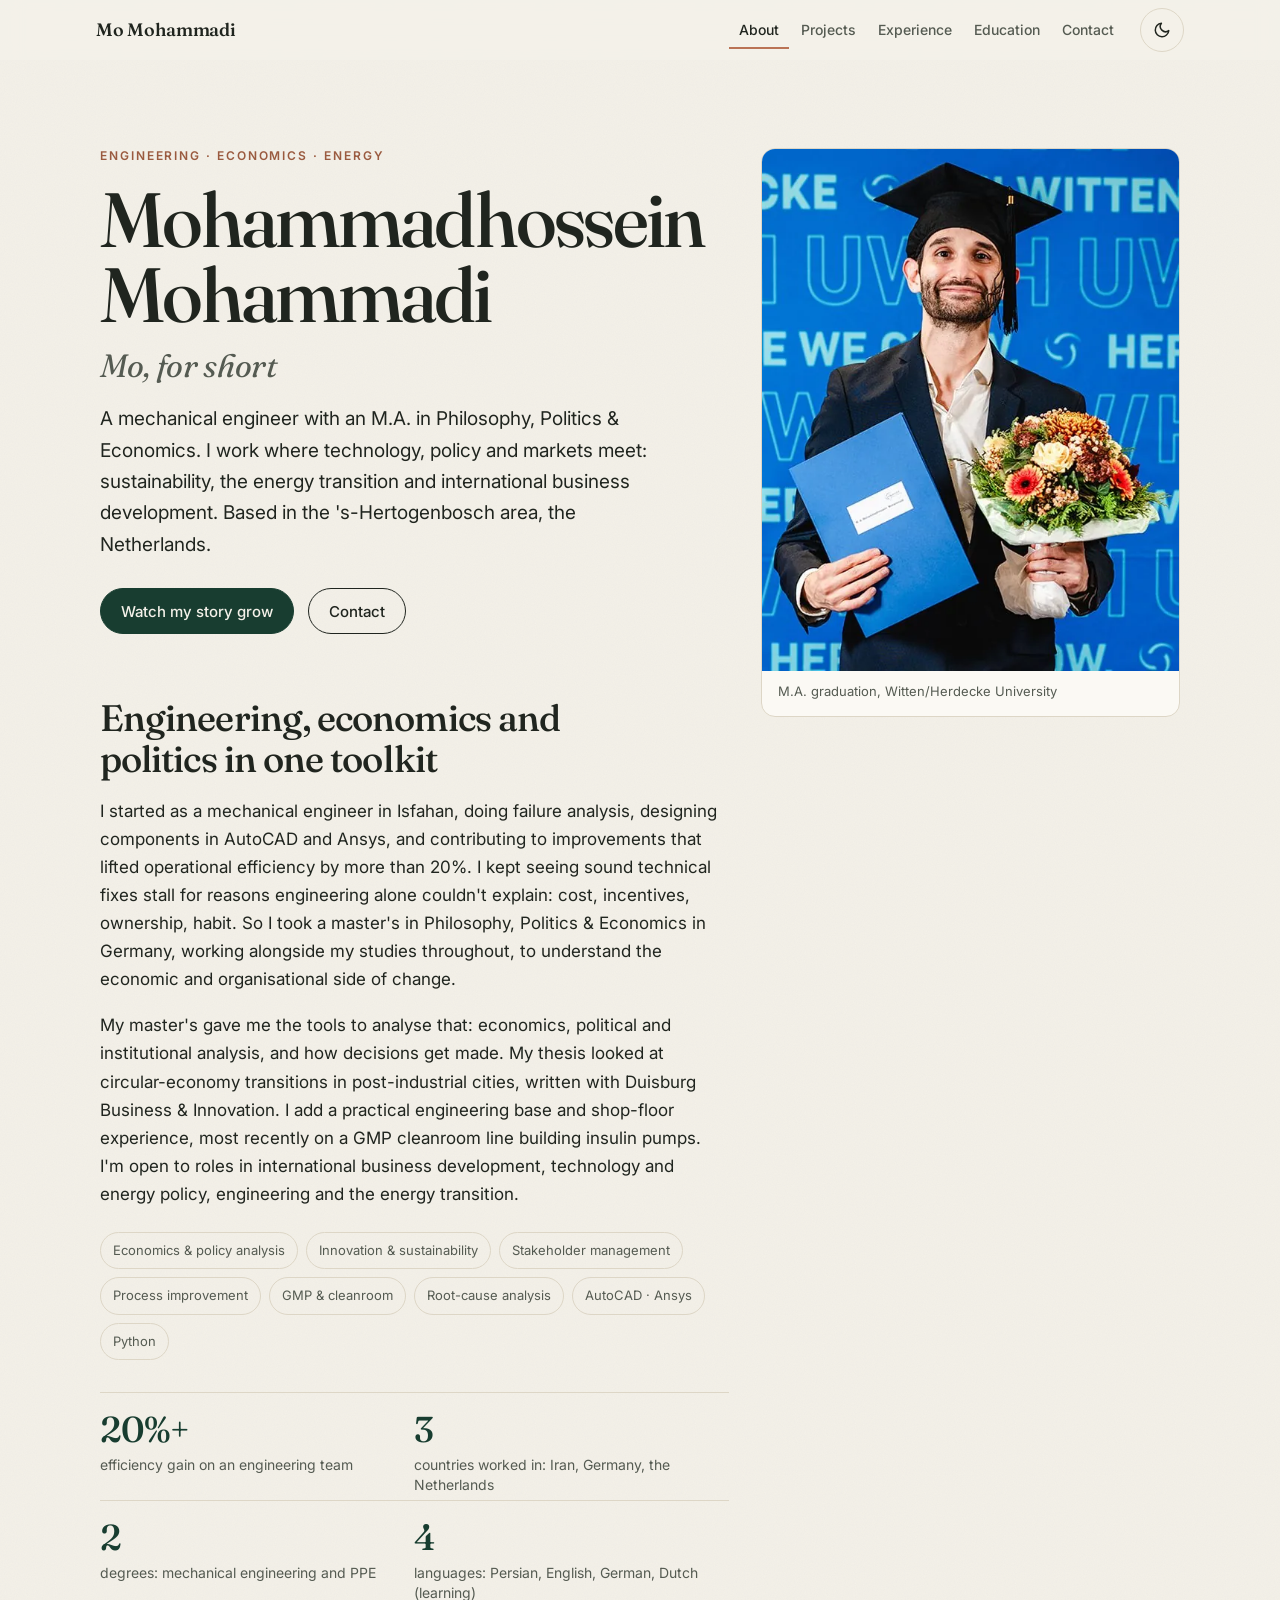
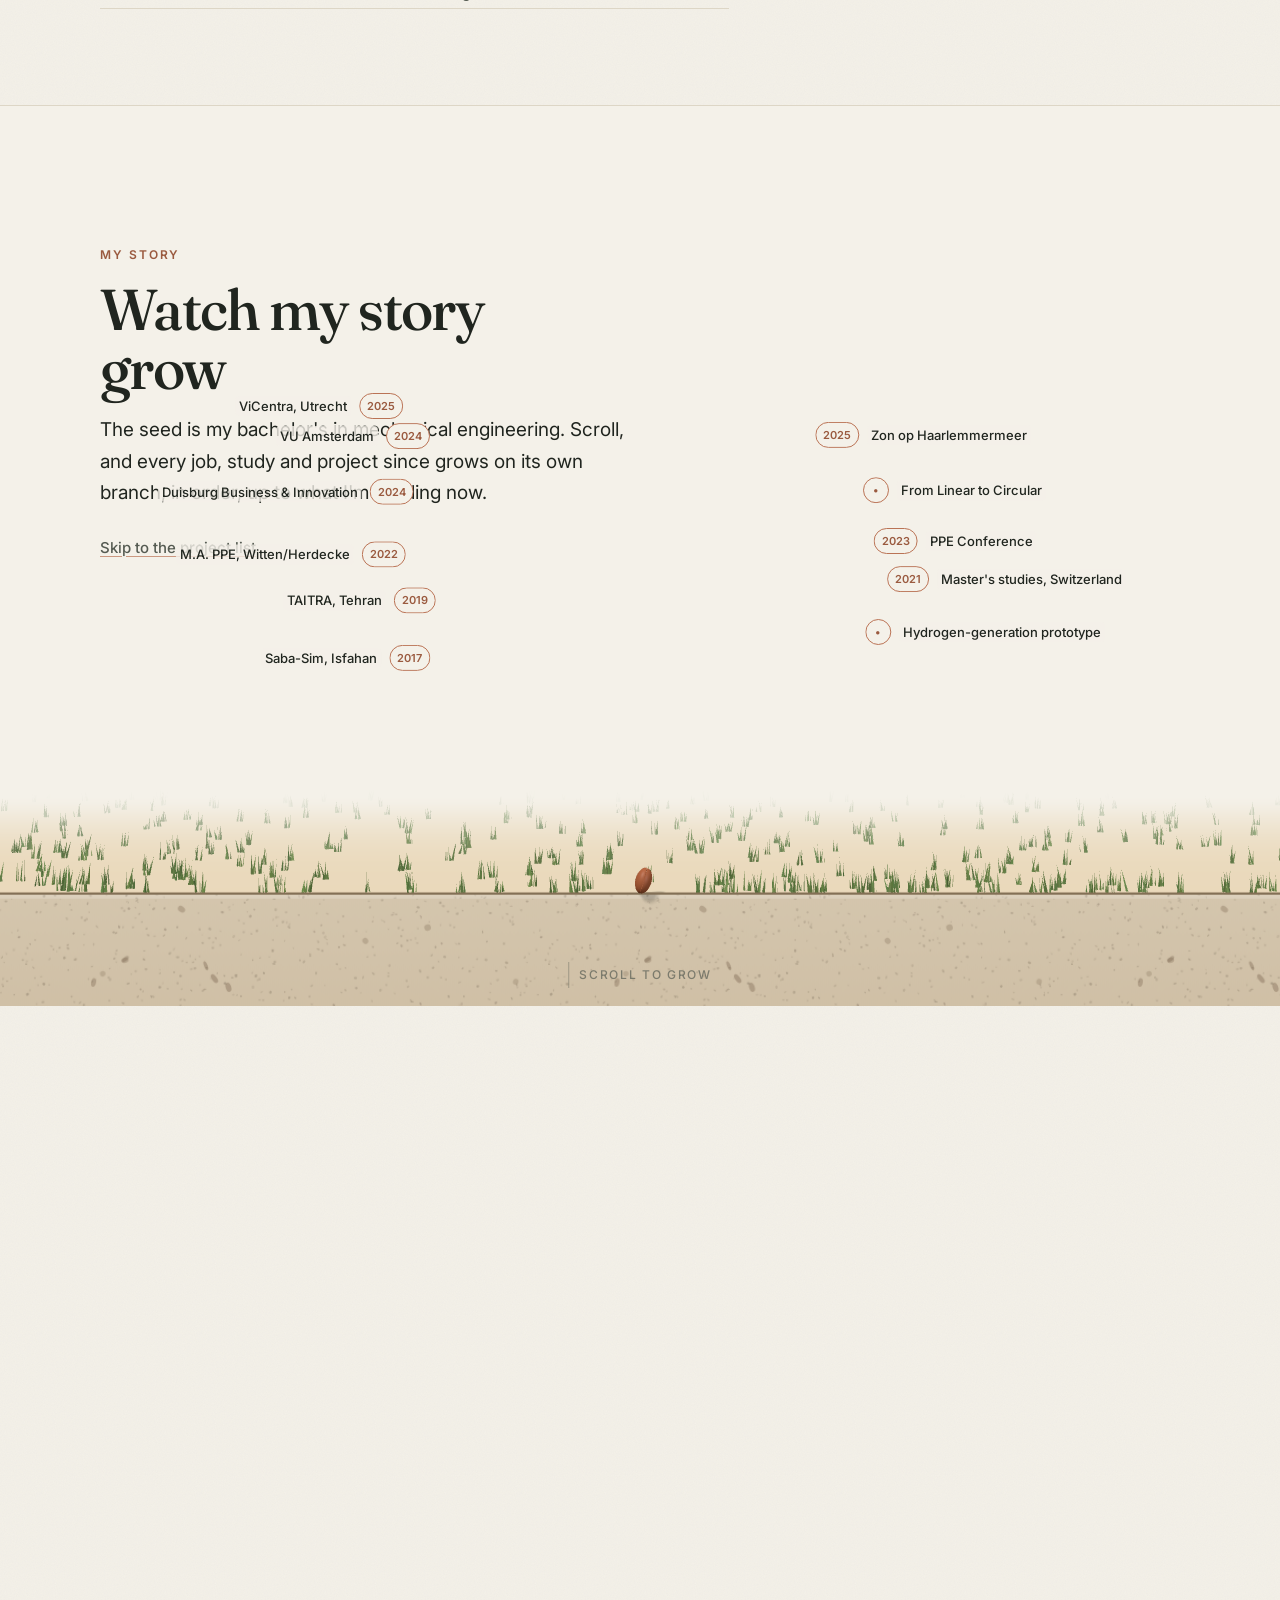
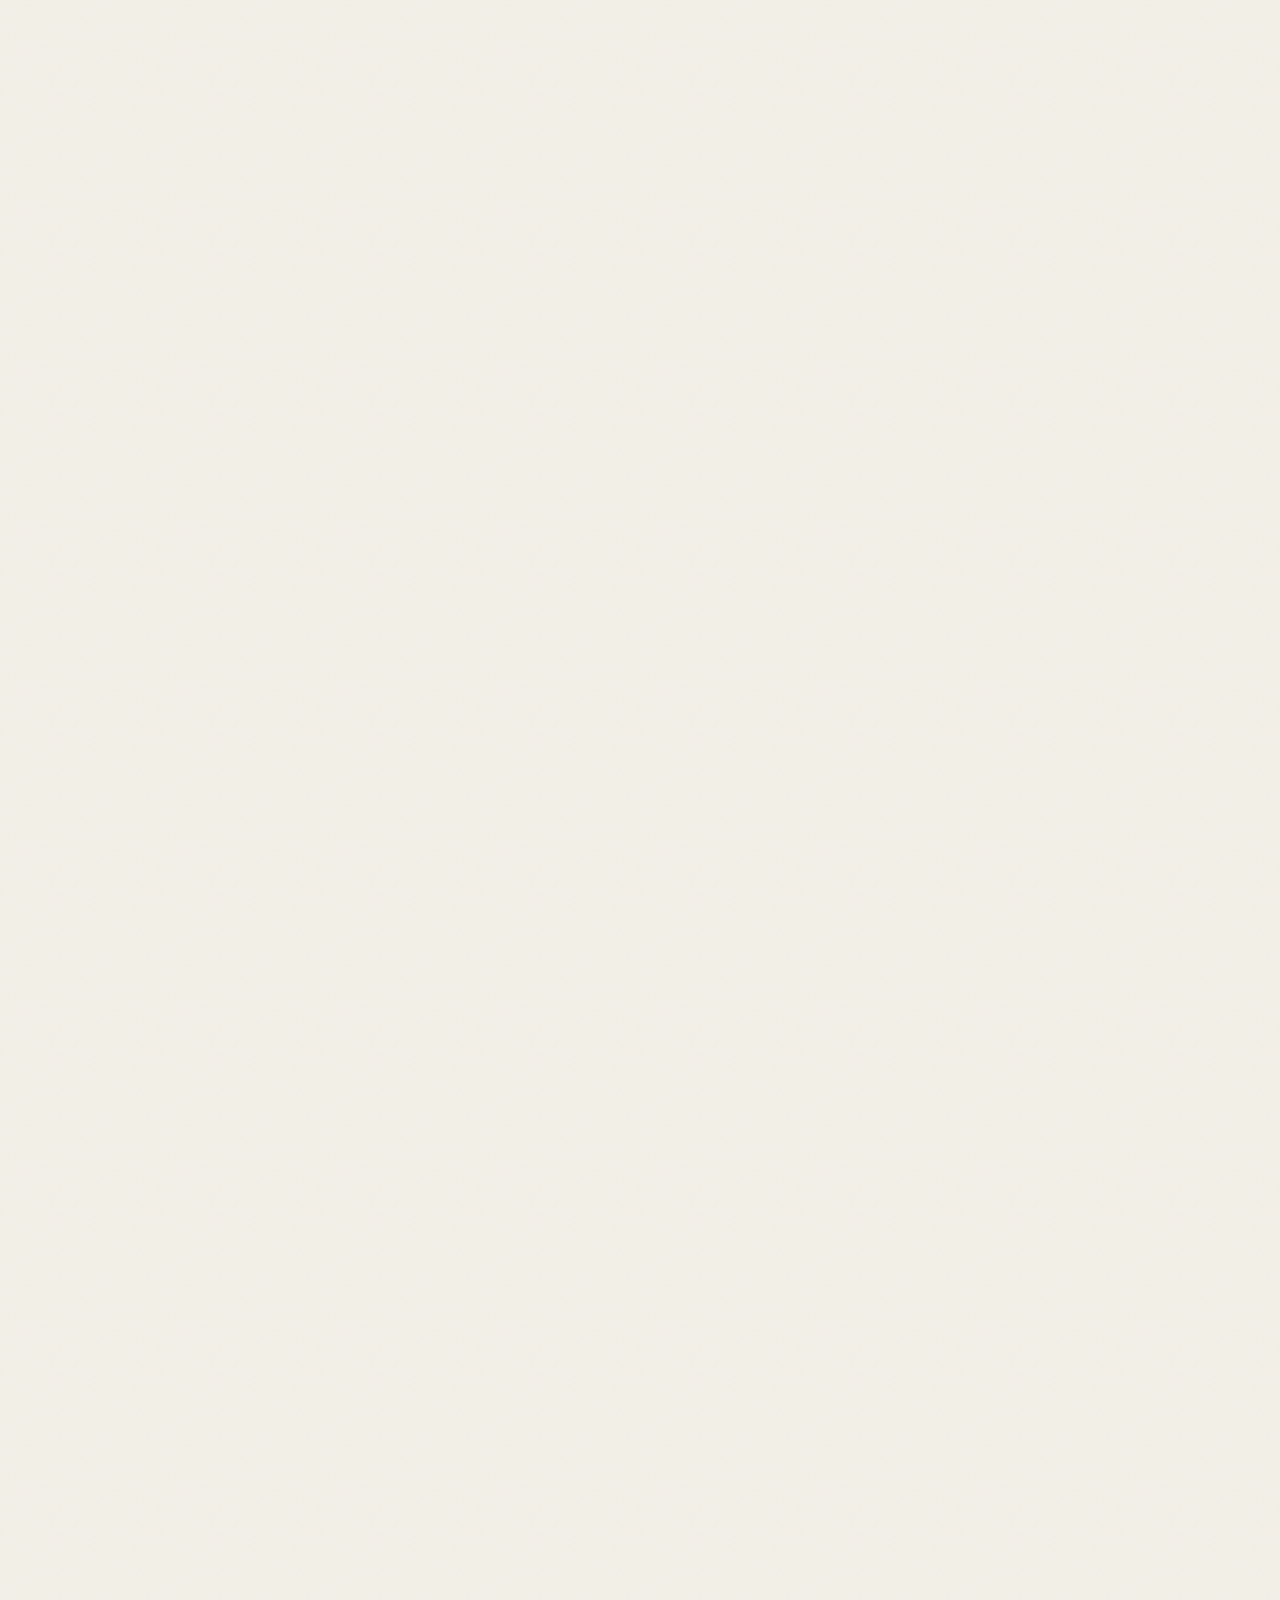
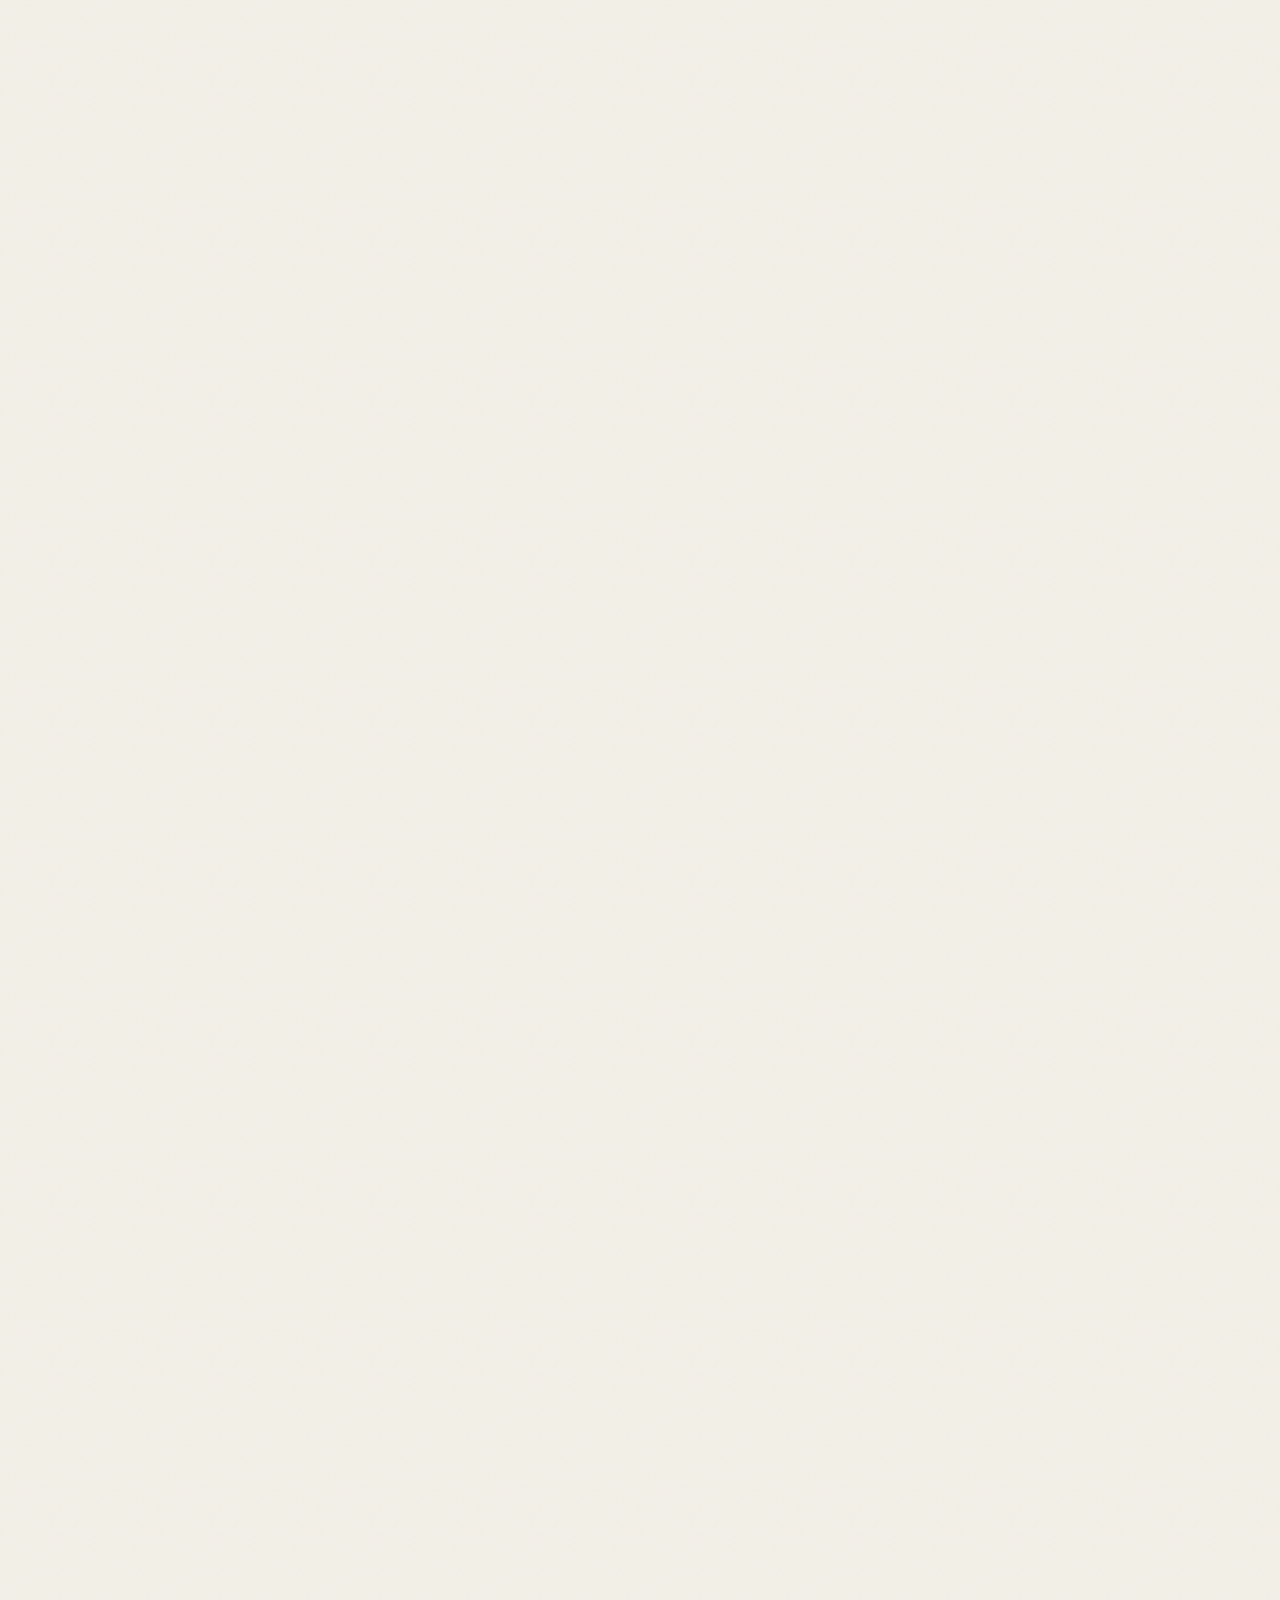
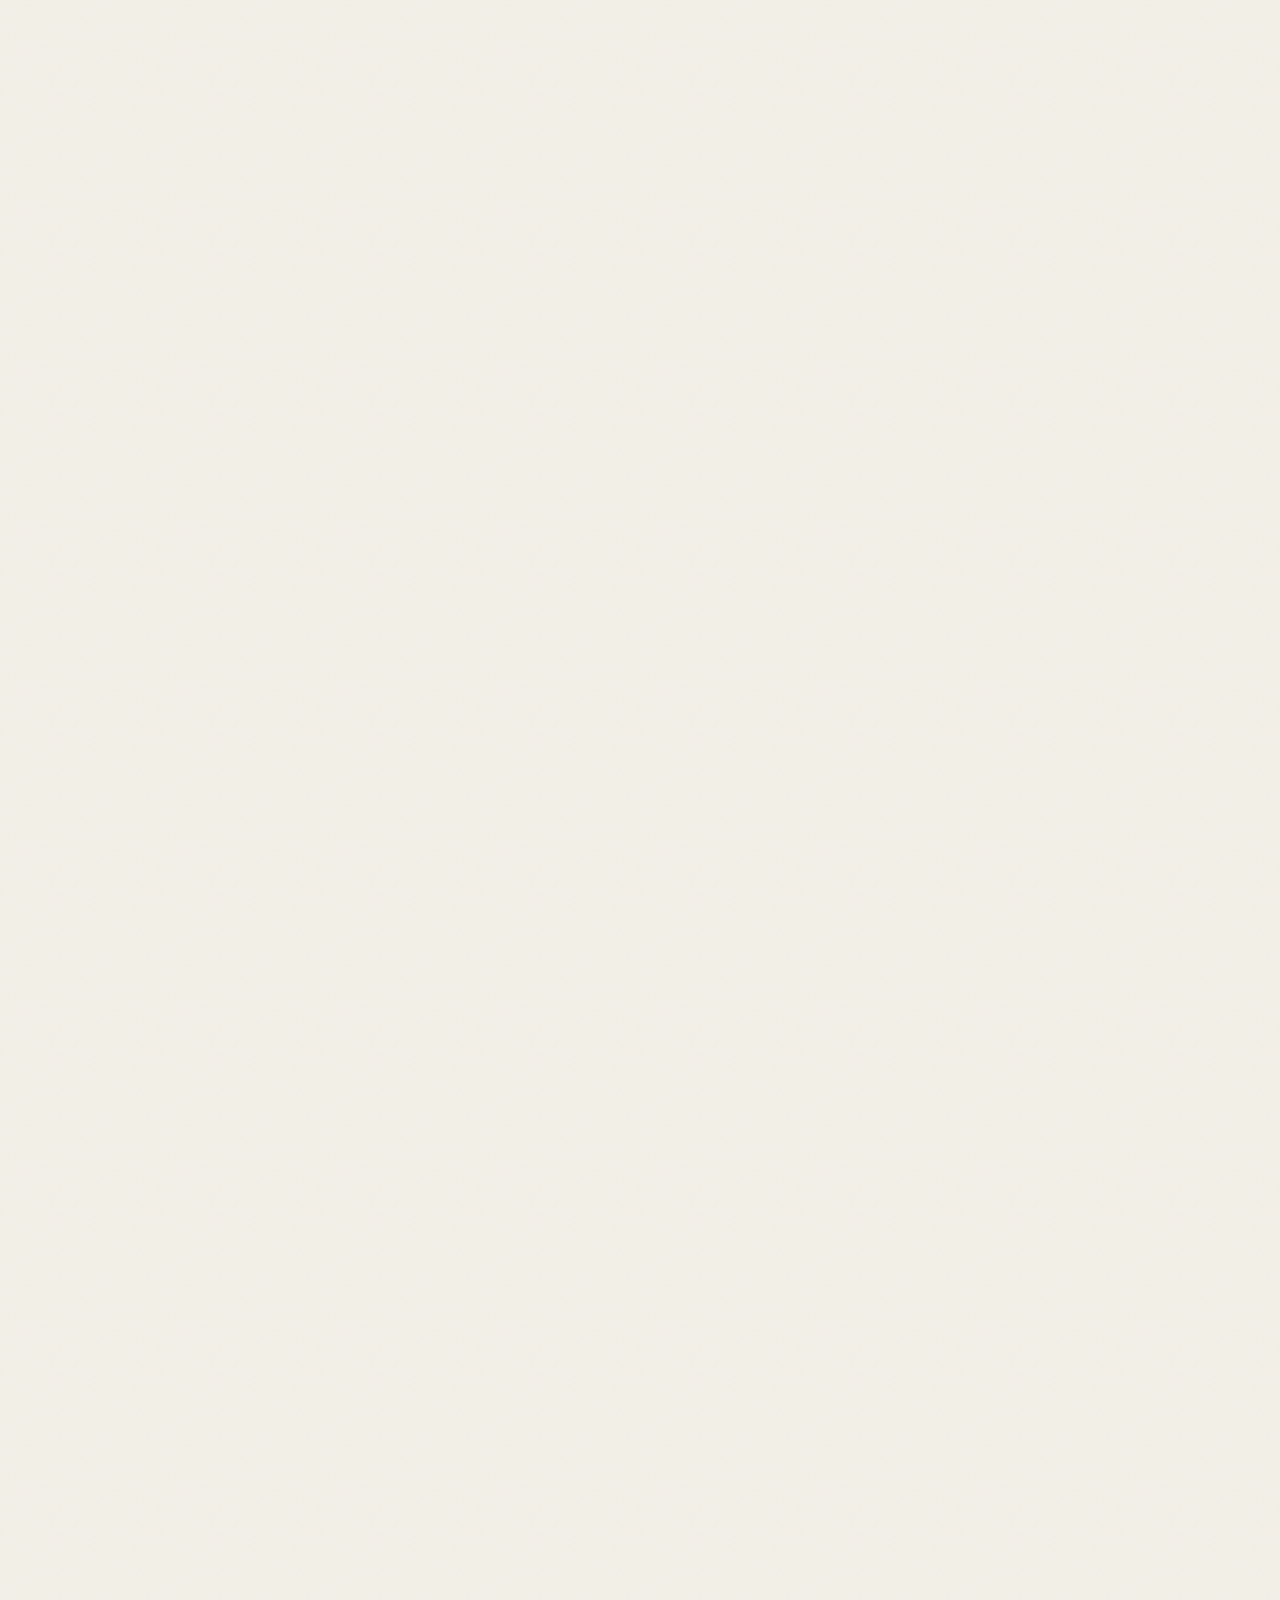
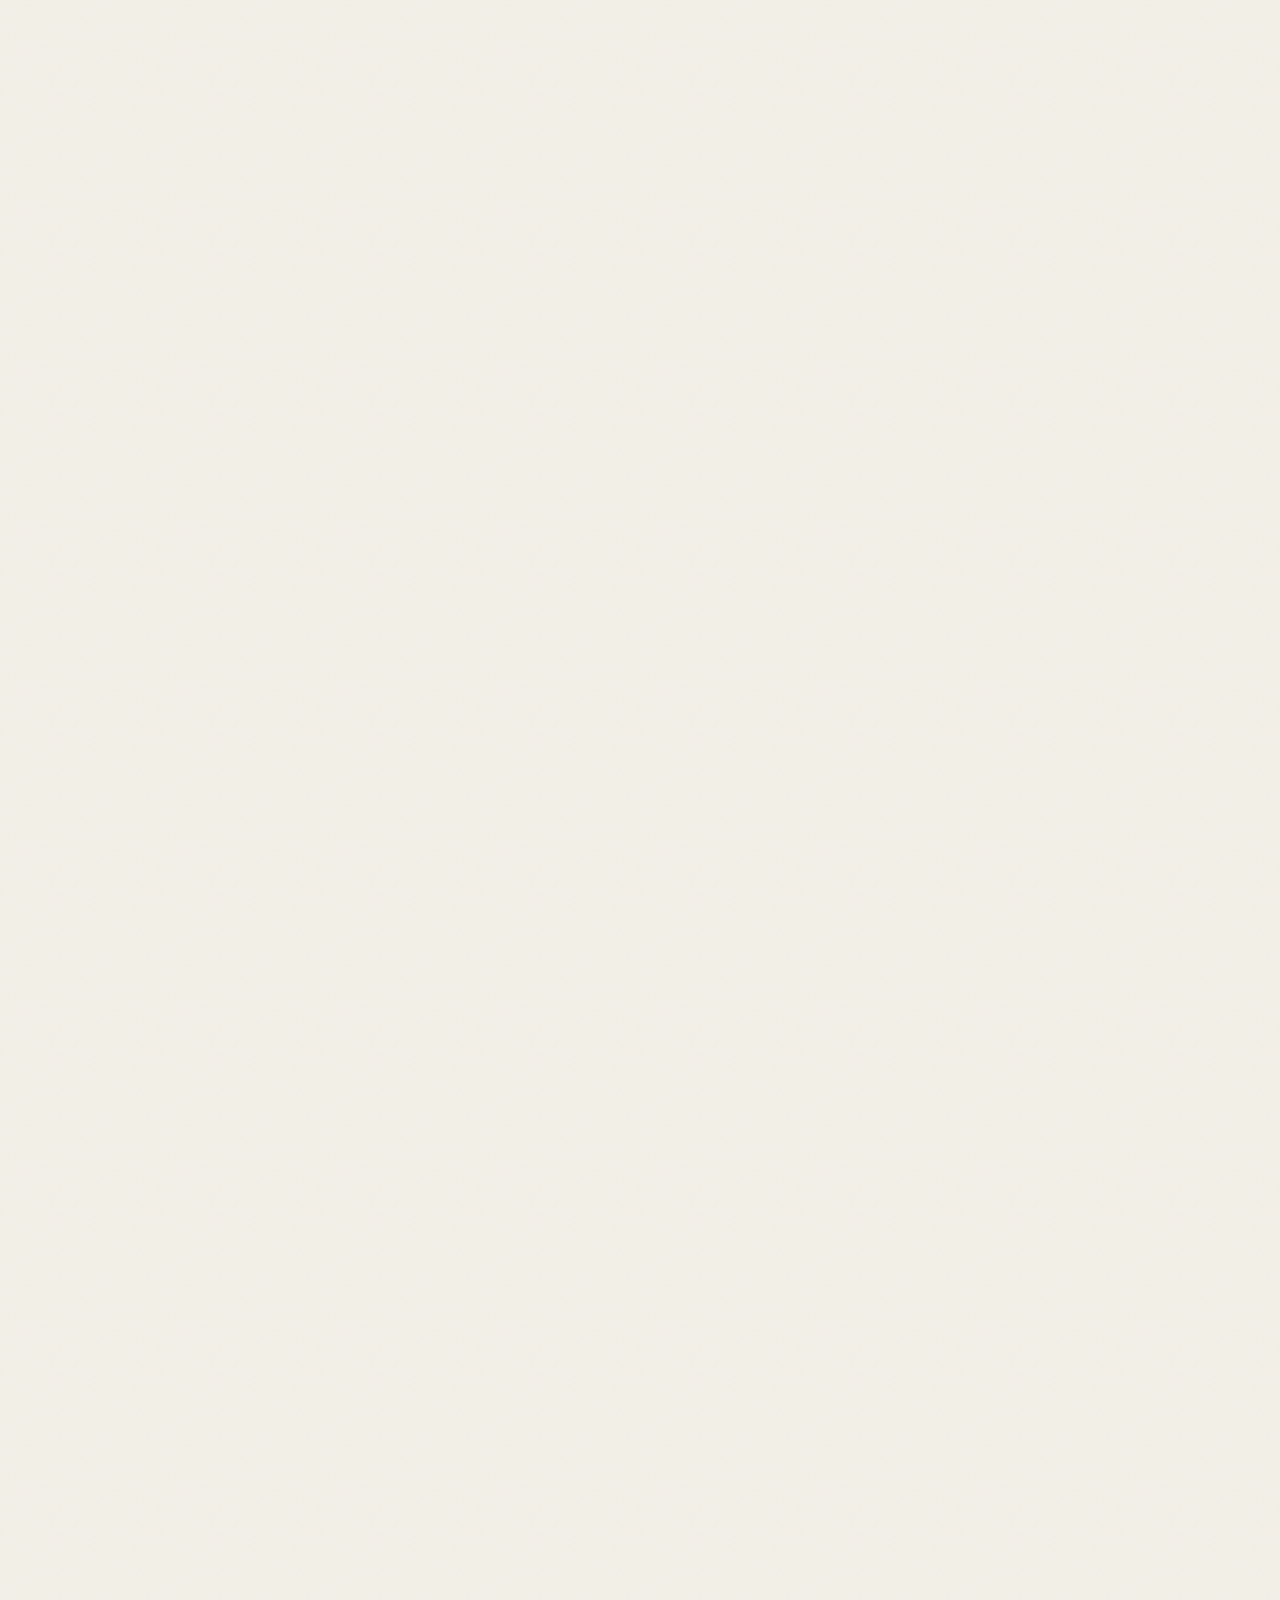
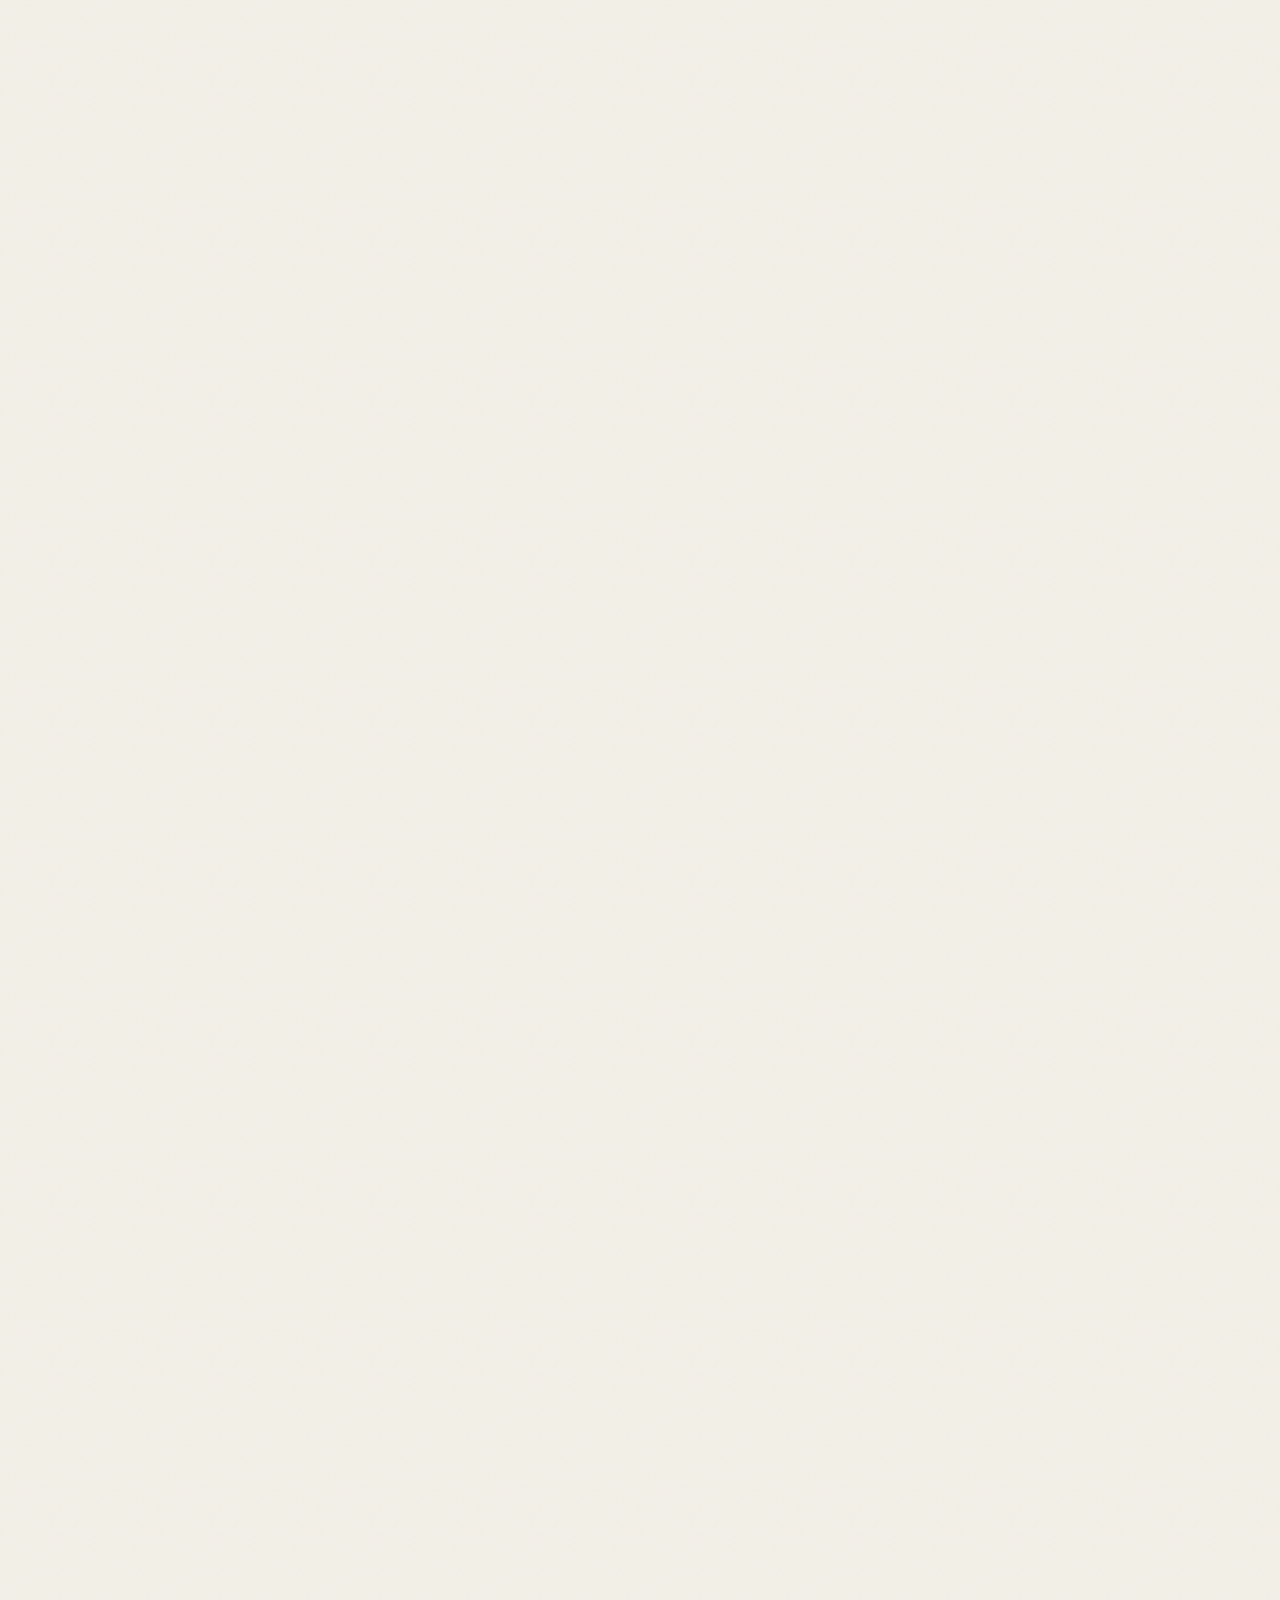
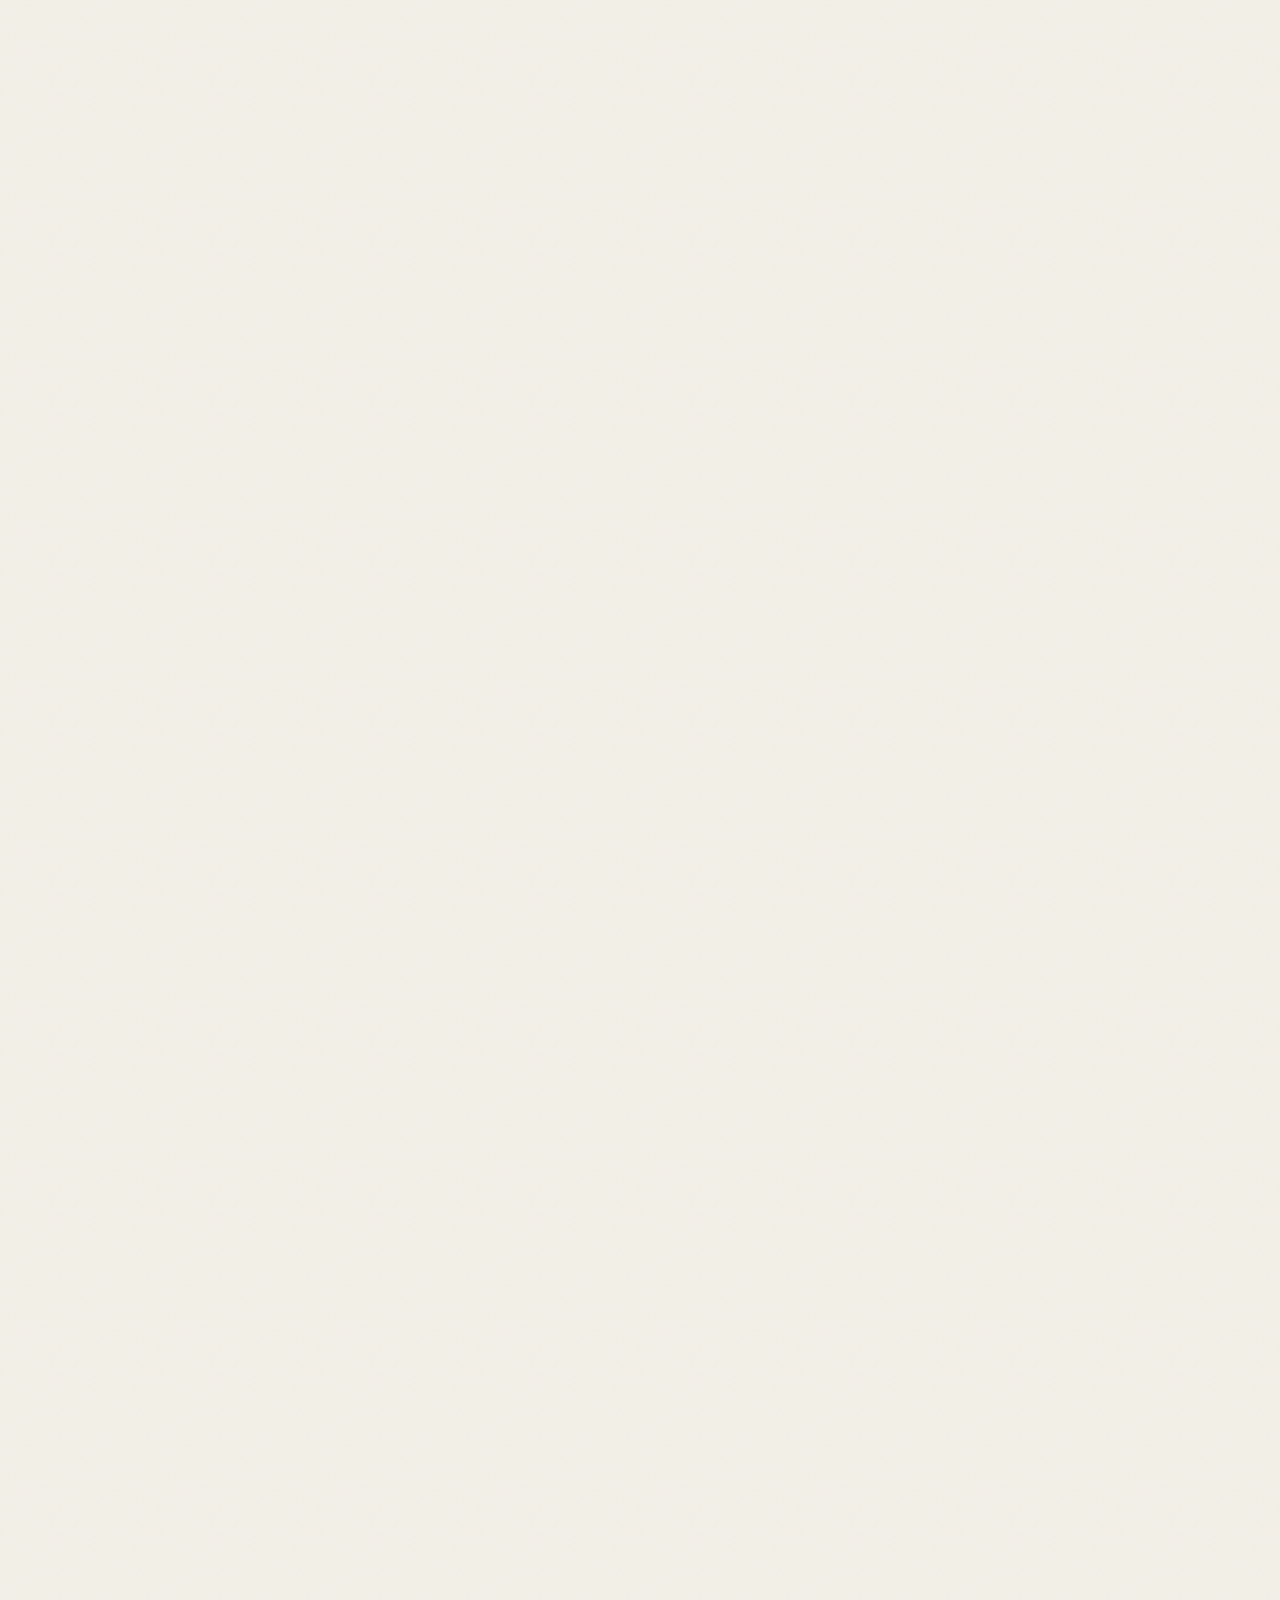
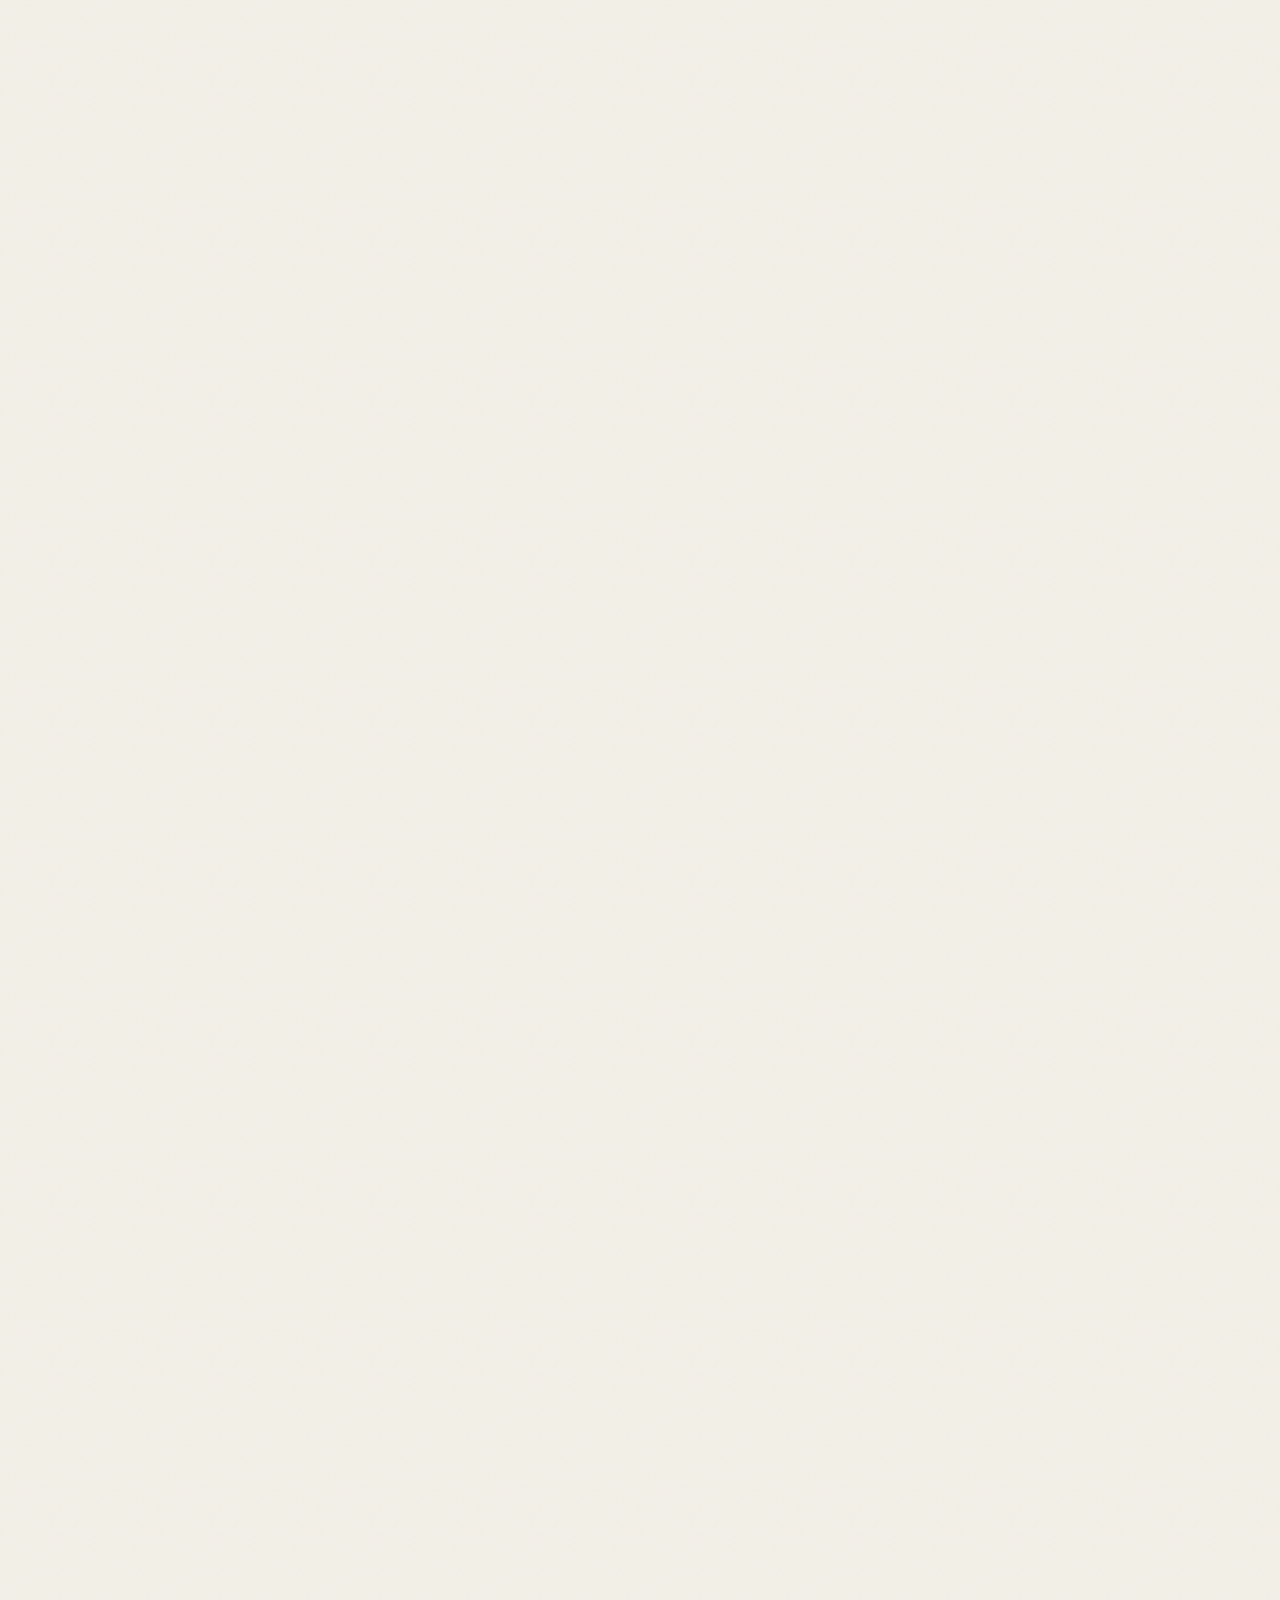
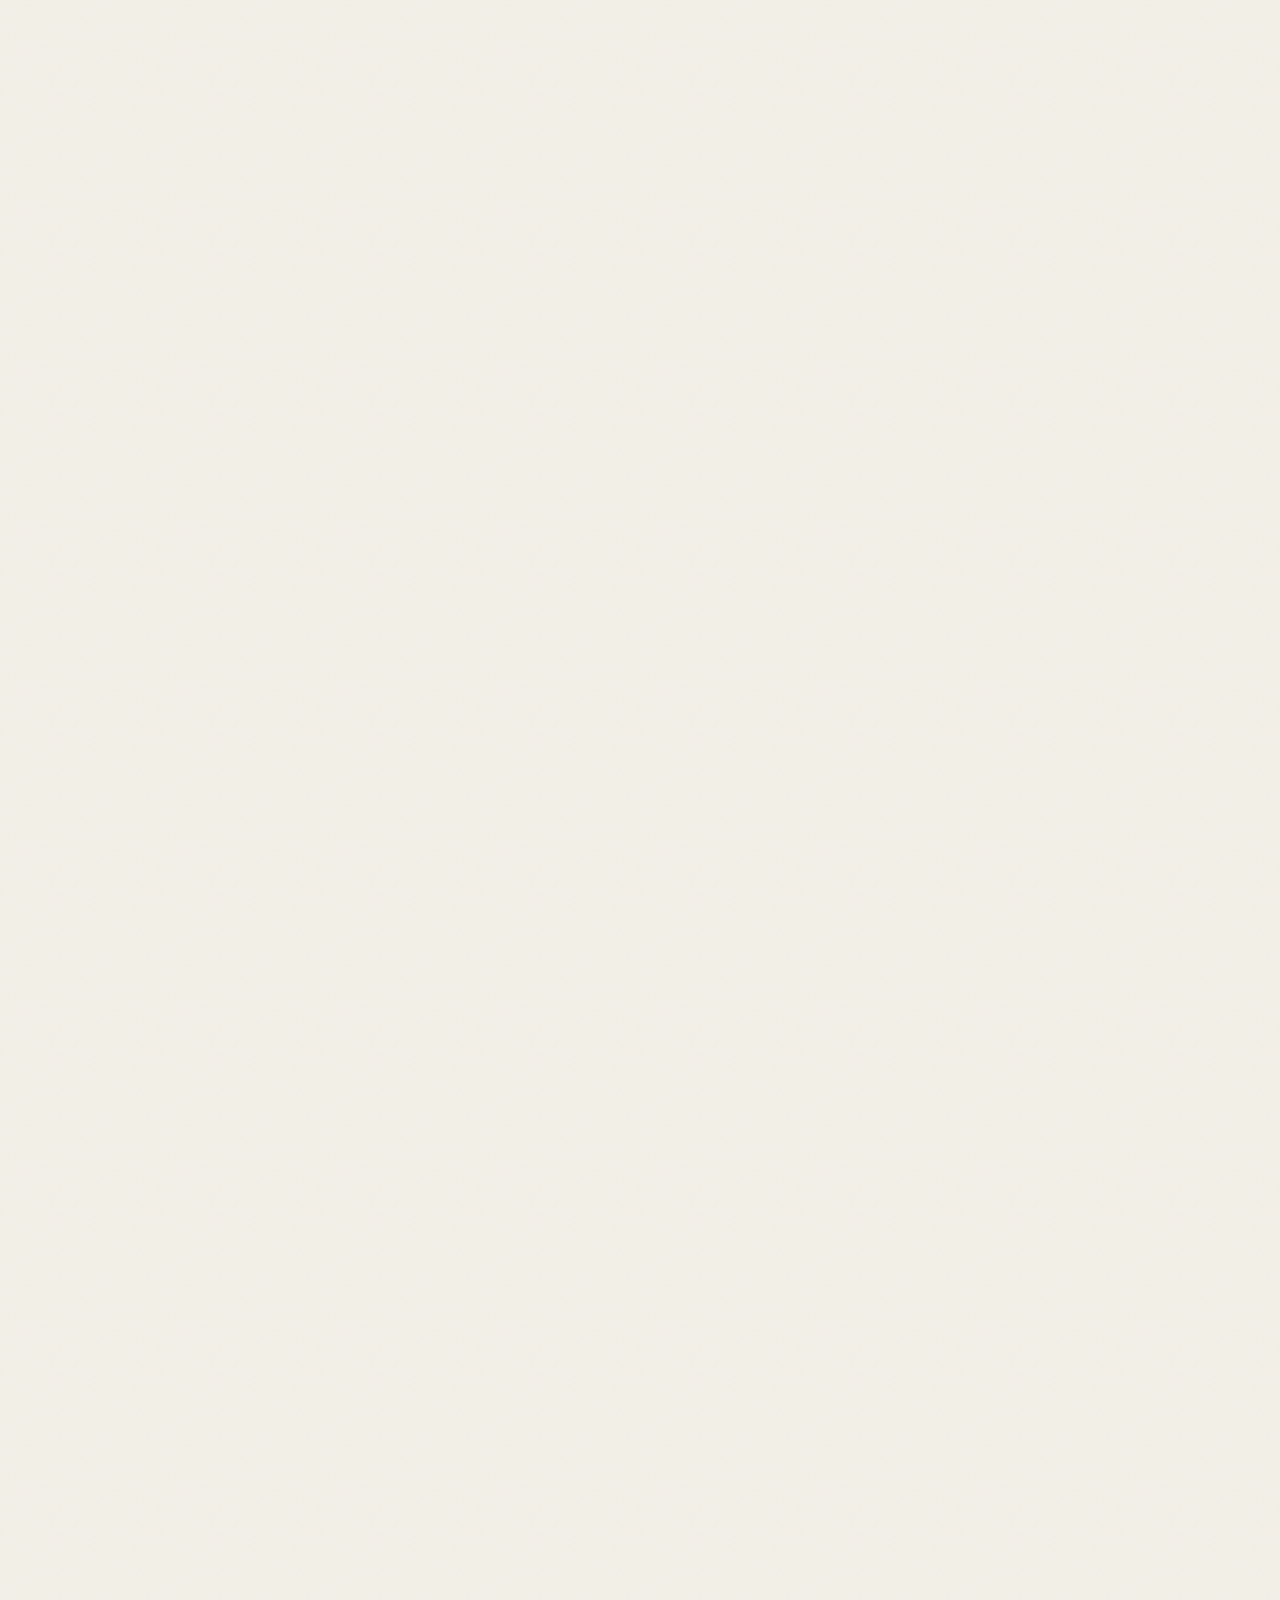
==== commit 35312658: "Merge pull request #13 from realmohere/claude/search-visibility Search visibility: 404 page, sitemap" ====
--- a/index.html
+++ b/index.html
@@ -5,7 +5,7 @@
 <meta name="viewport" content="width=device-width, initial-scale=1, viewport-fit=cover">
 <title>Mohammadhossein Mohammadi | Economics Graduate (M.A. PPE) &amp; Mechanical Engineer</title>
 <meta name="claude:viewport-fit-sides" content="cover">
-<meta name="description" content="Mohammadhossein Mohammadi (Mo) holds an M.A. in Philosophy, Politics &amp; Economics and a B.Sc. in mechanical engineering. Based in the 's-Hertogenbosch area, Netherlands, Mo works across innovation, sustainability, policy, strategy and engineering.">
+<meta name="description" content="Mohammadhossein Mohammadi (Mo): economics graduate (M.A. PPE) and mechanical engineer in the Netherlands, open to roles in business development, energy and tech policy, and engineering.">
 <meta name="author" content="Mohammadhossein Mohammadi">
 <meta name="robots" content="index, follow, max-image-preview:large">
 <link rel="canonical" href="https://momohammadi.nl/">
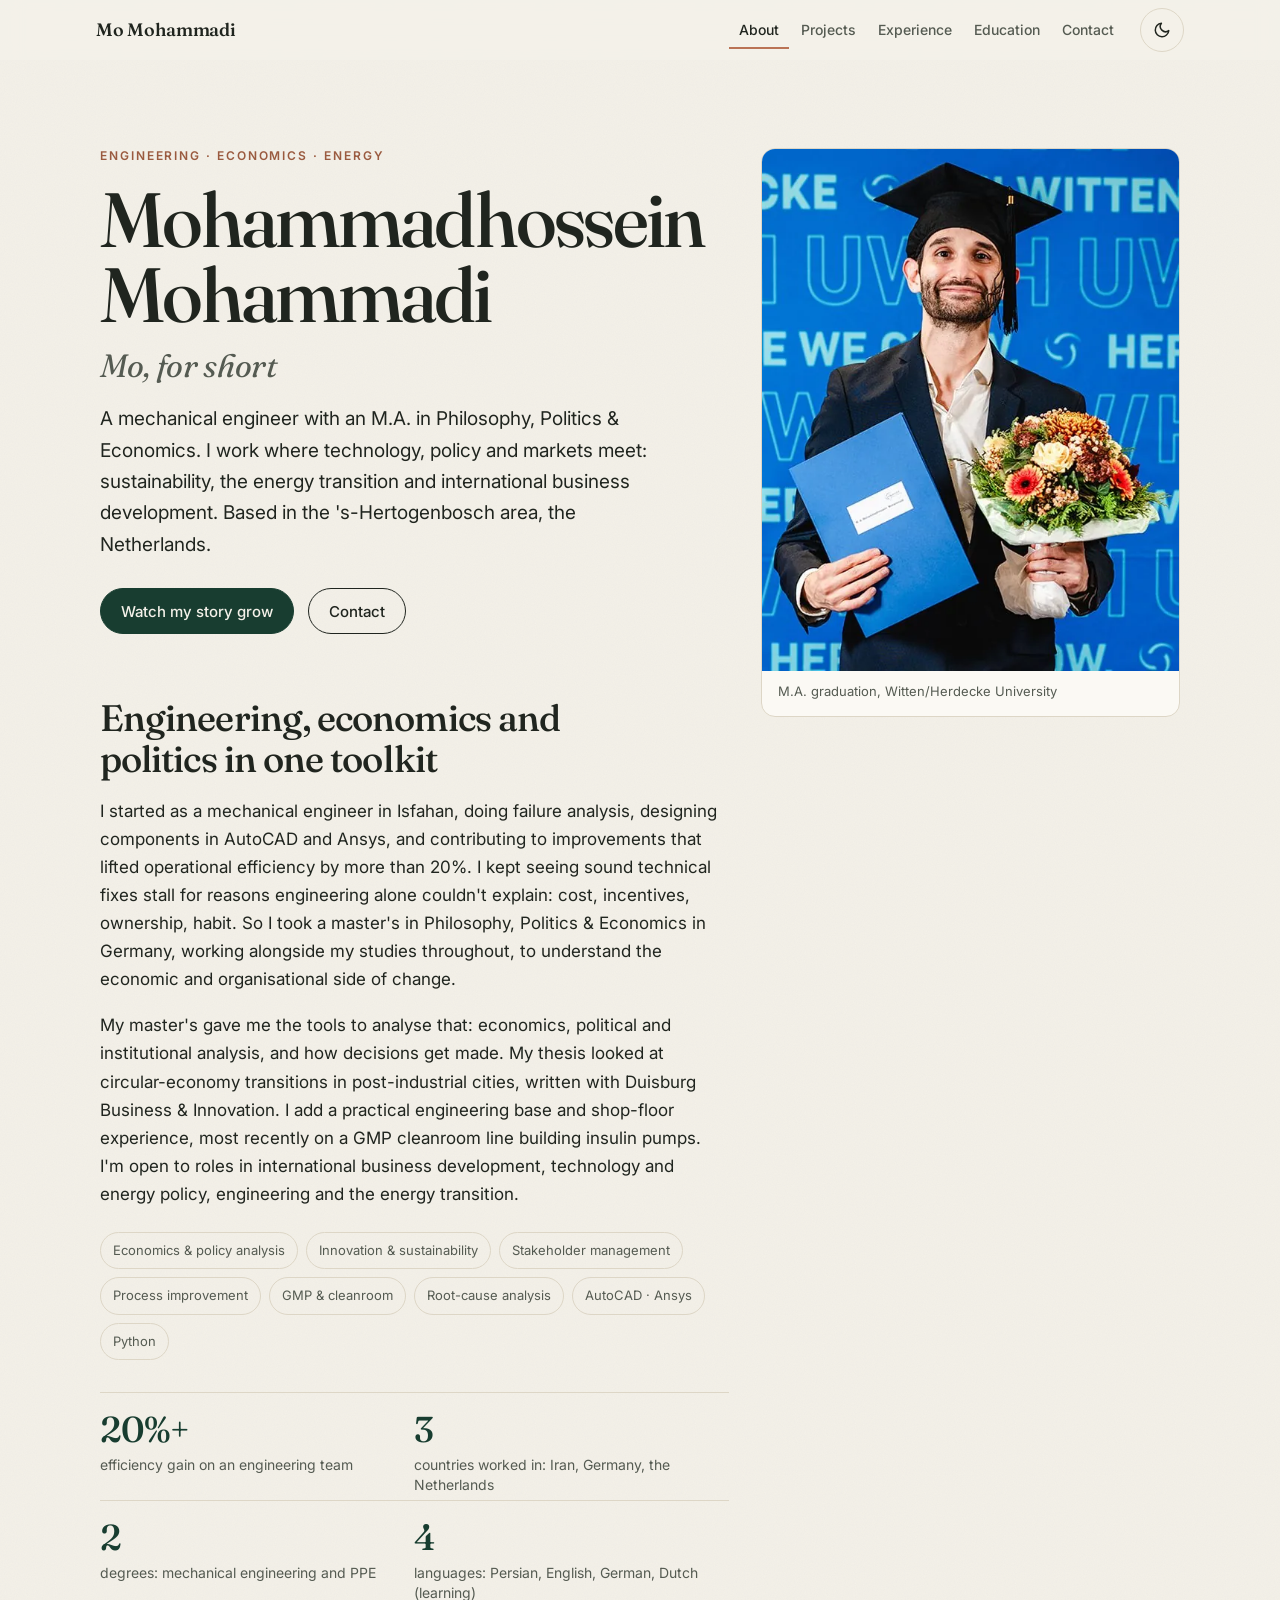
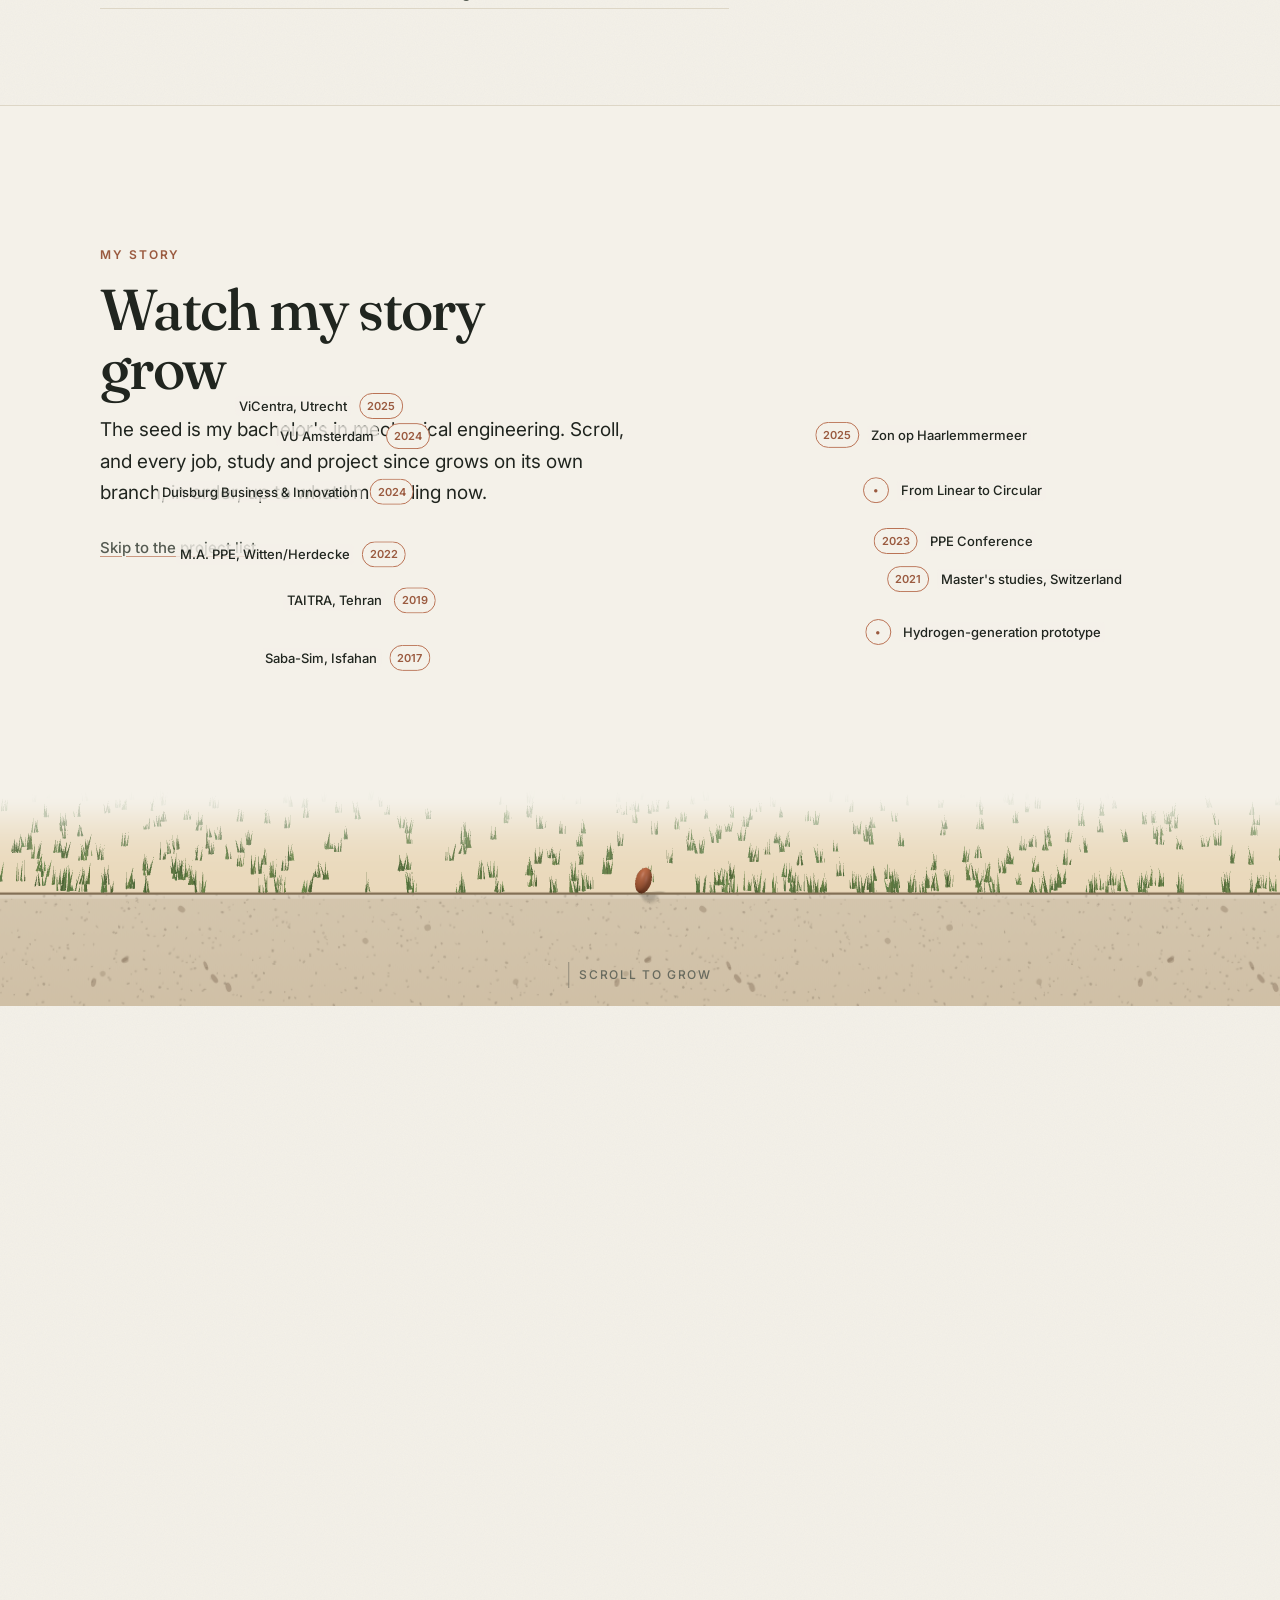
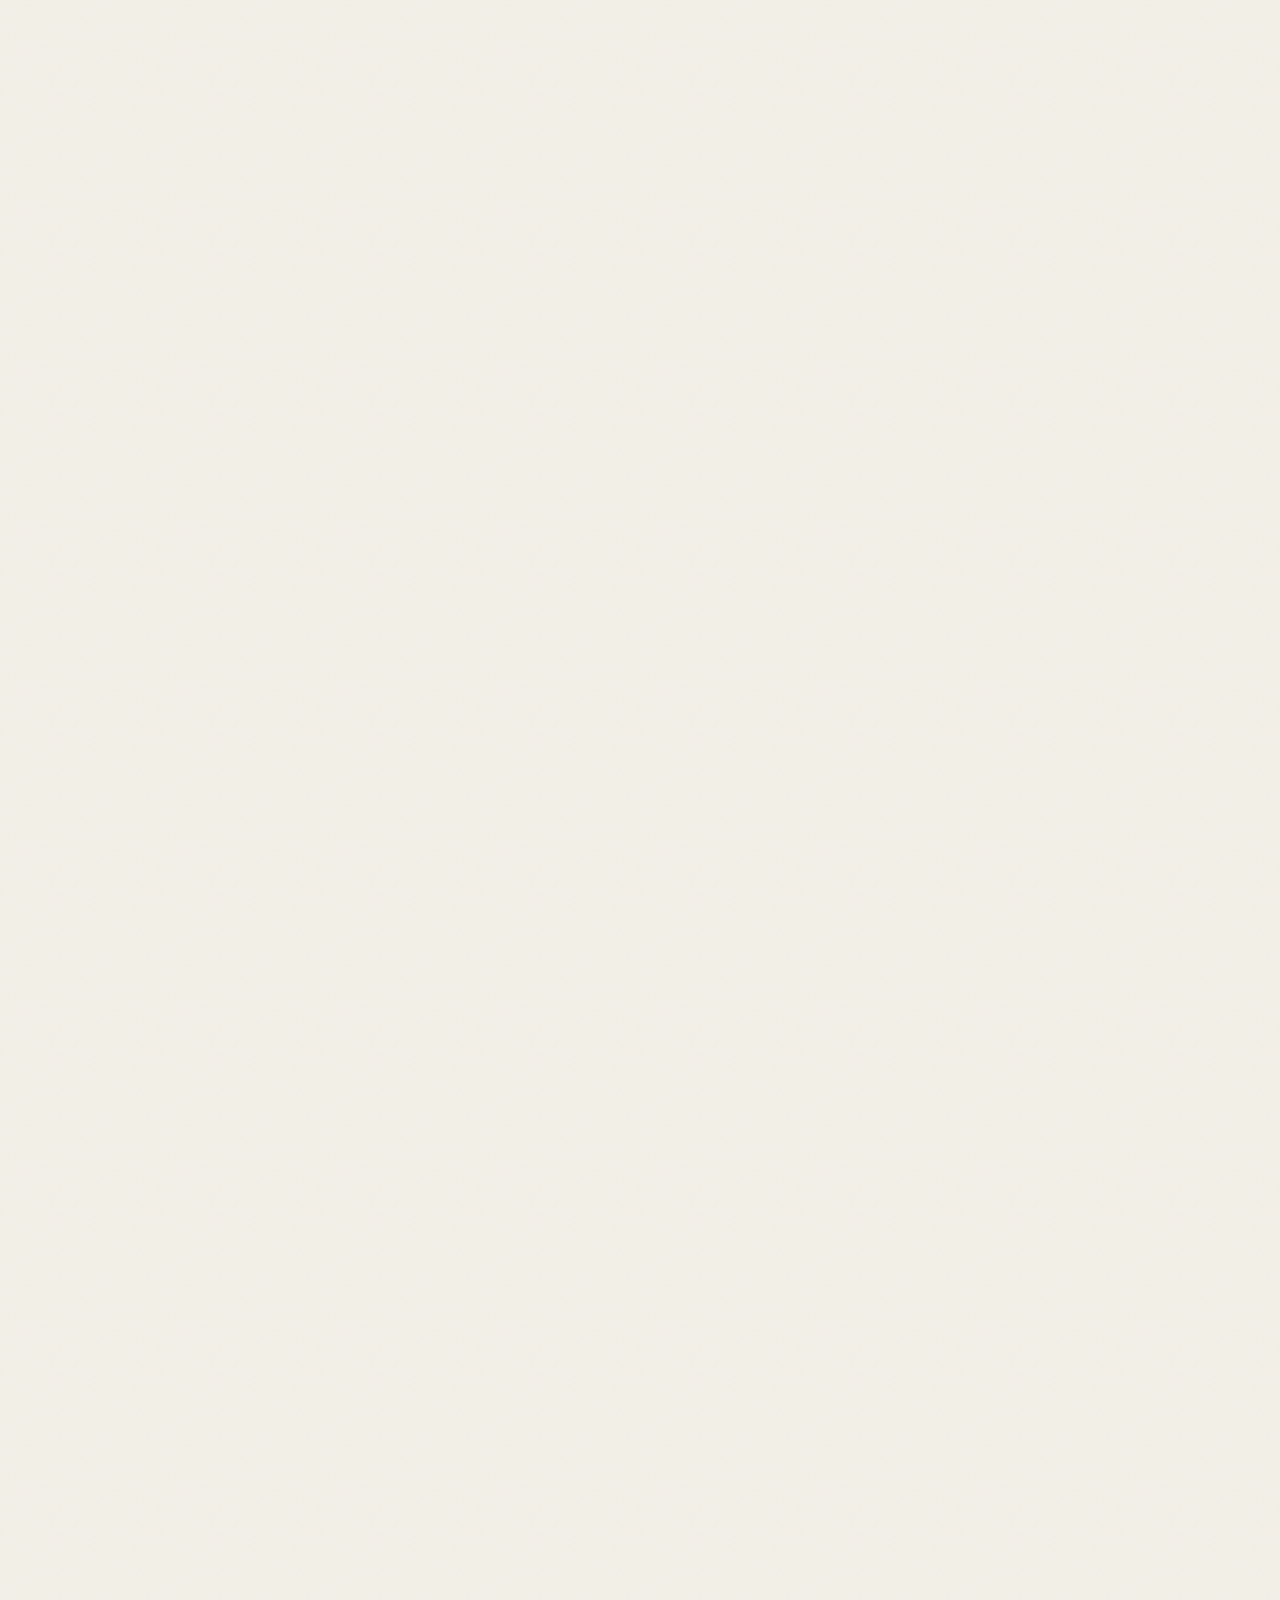
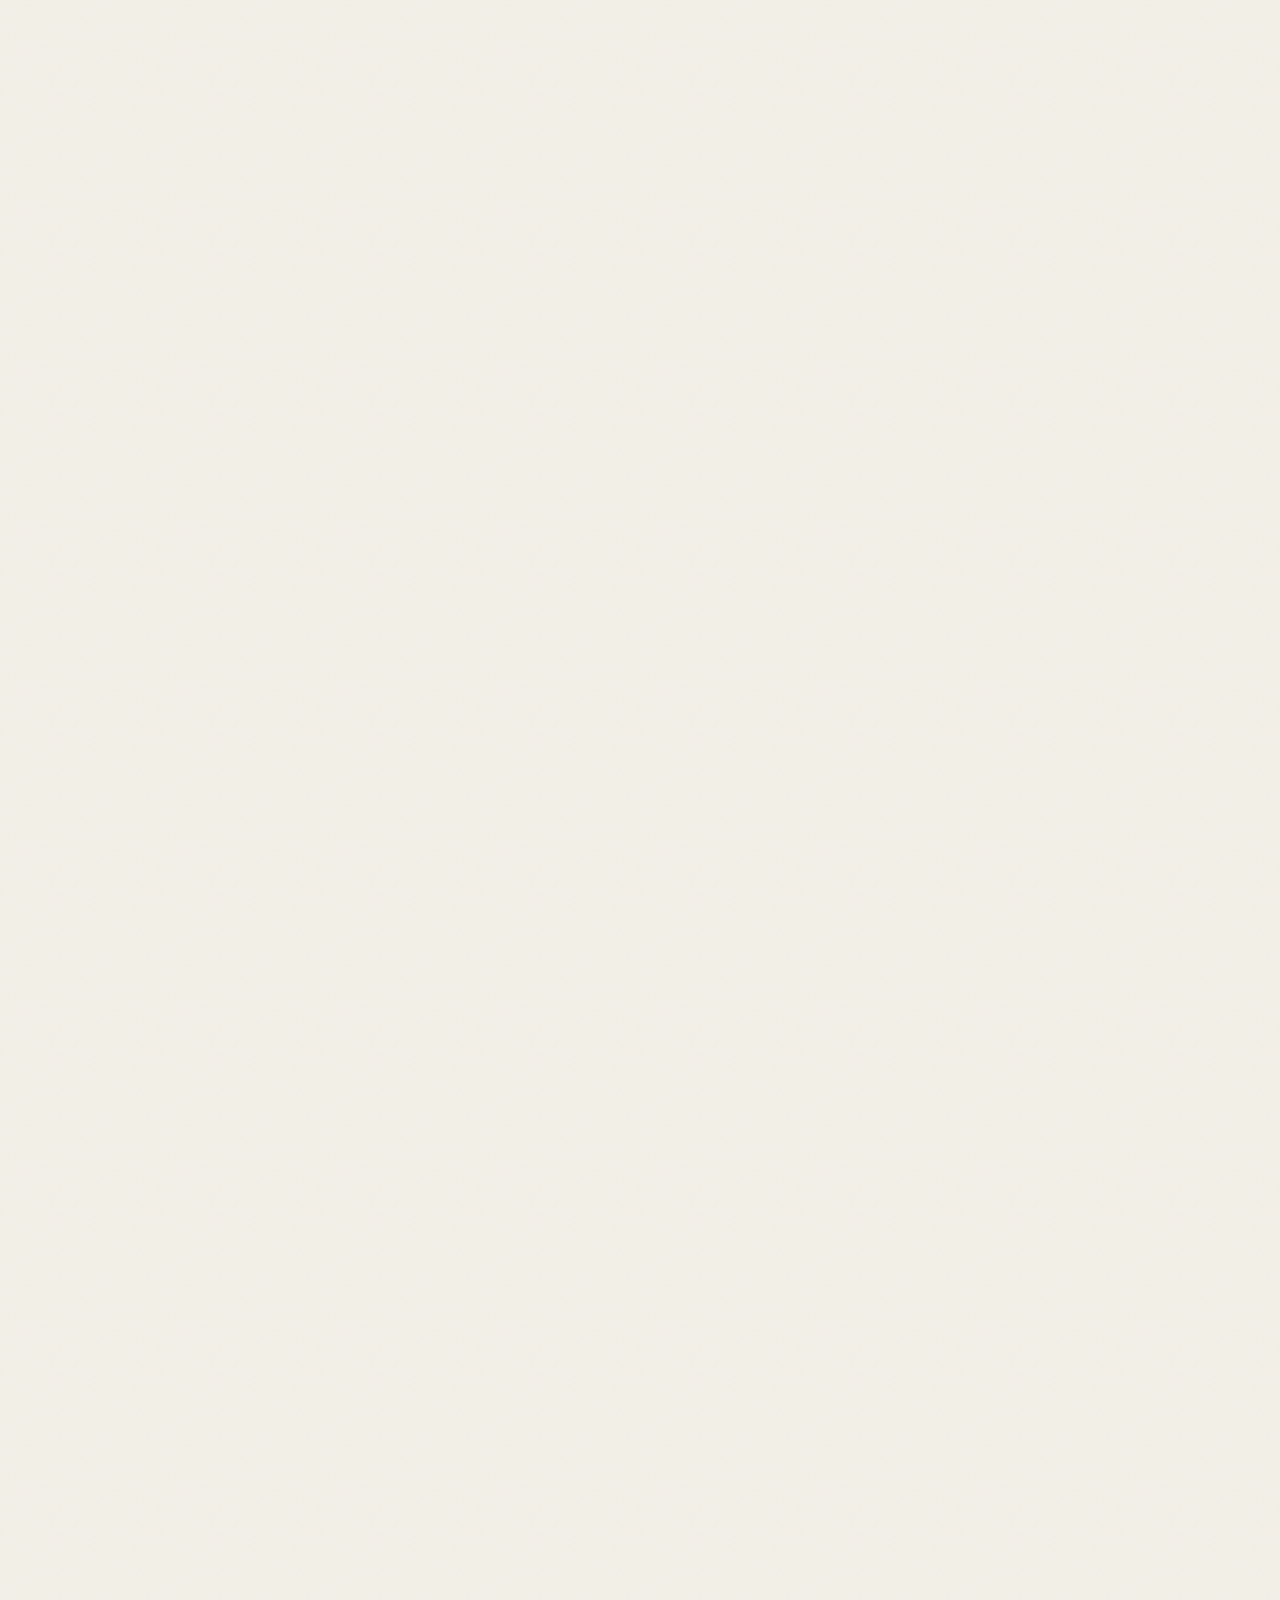
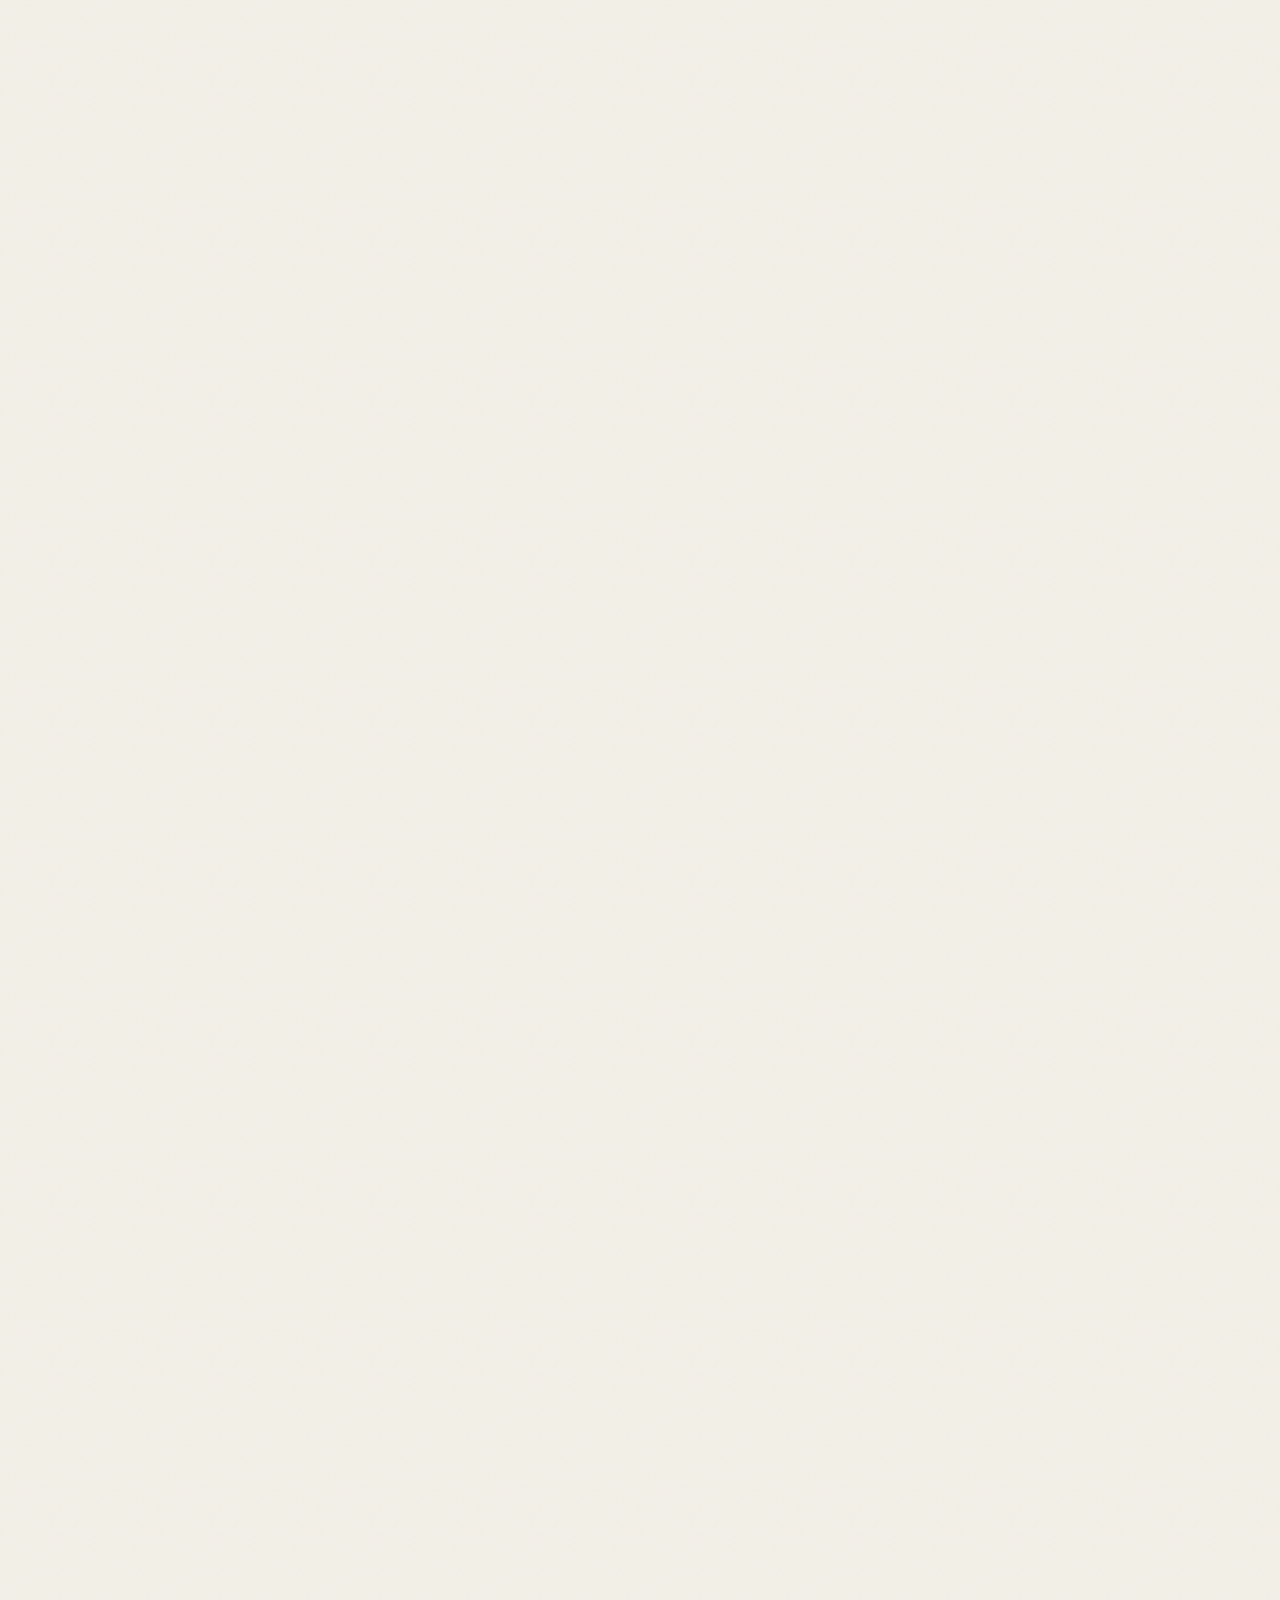
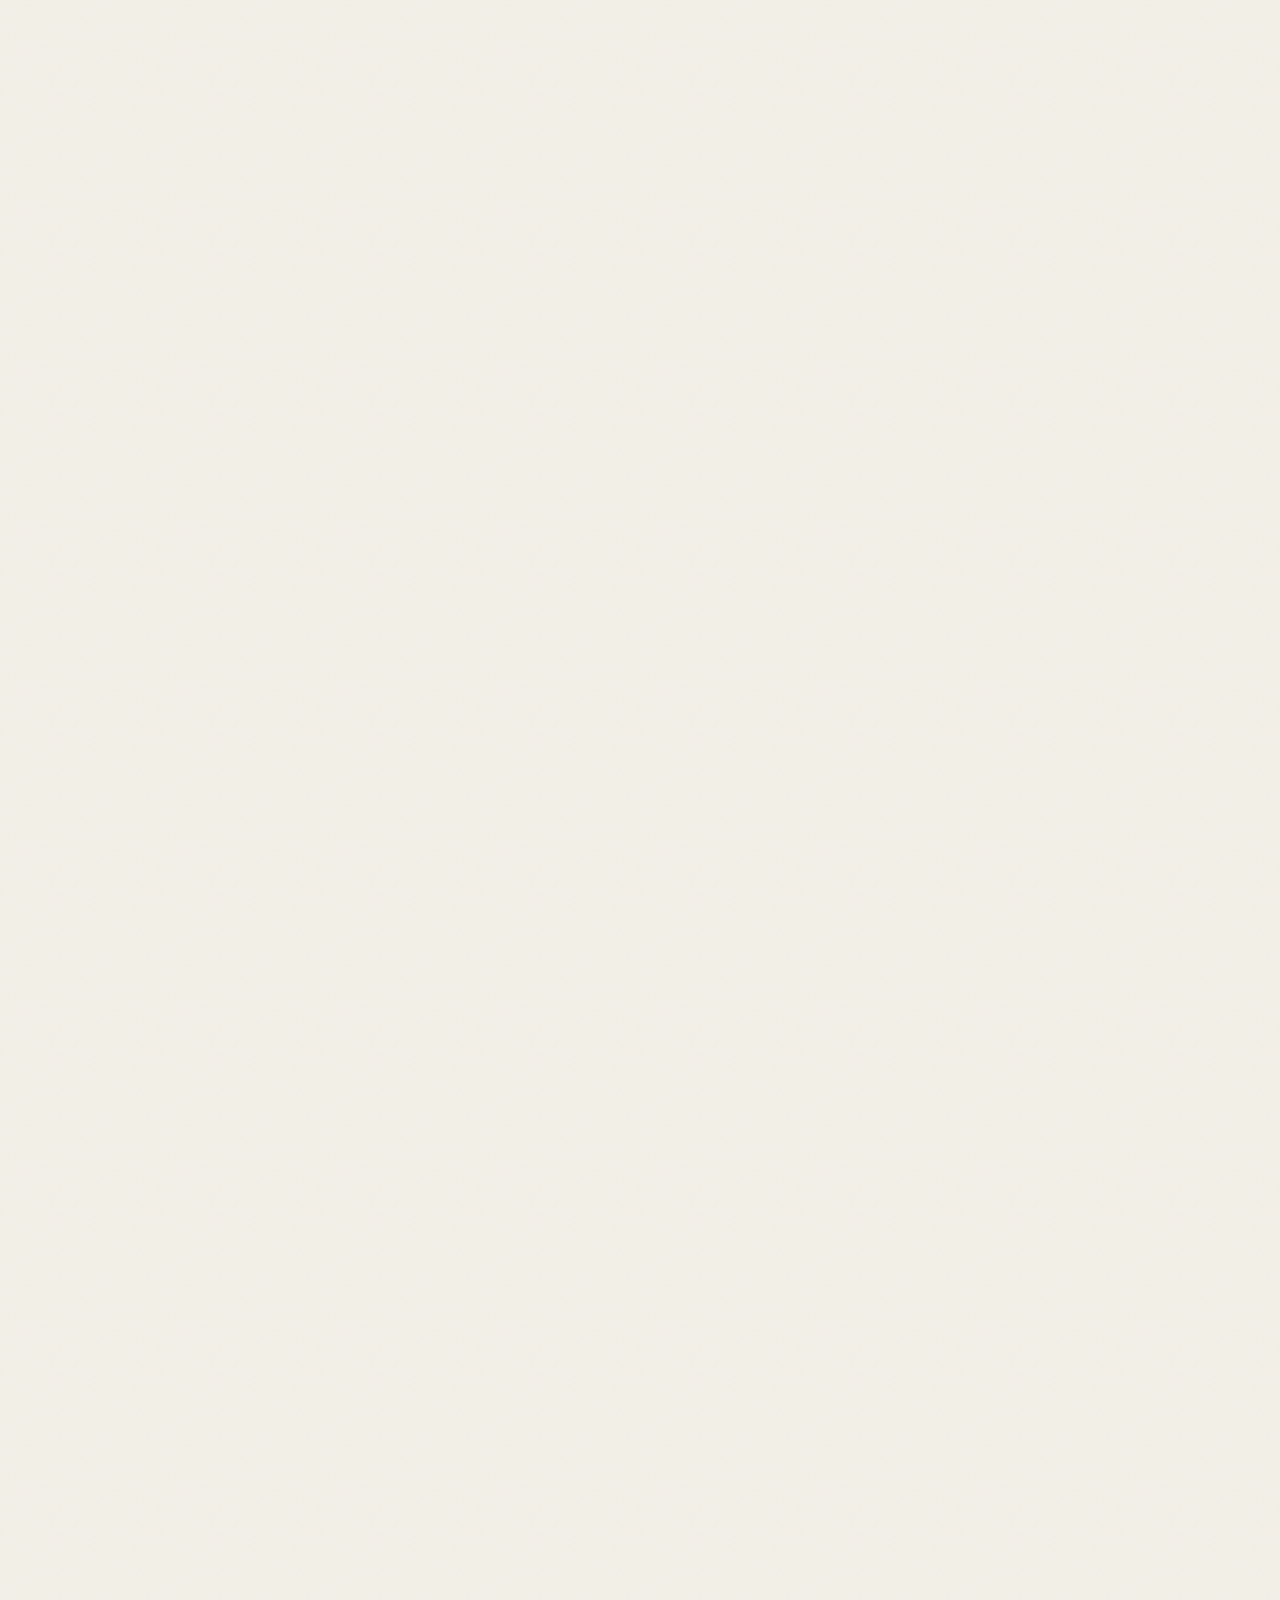
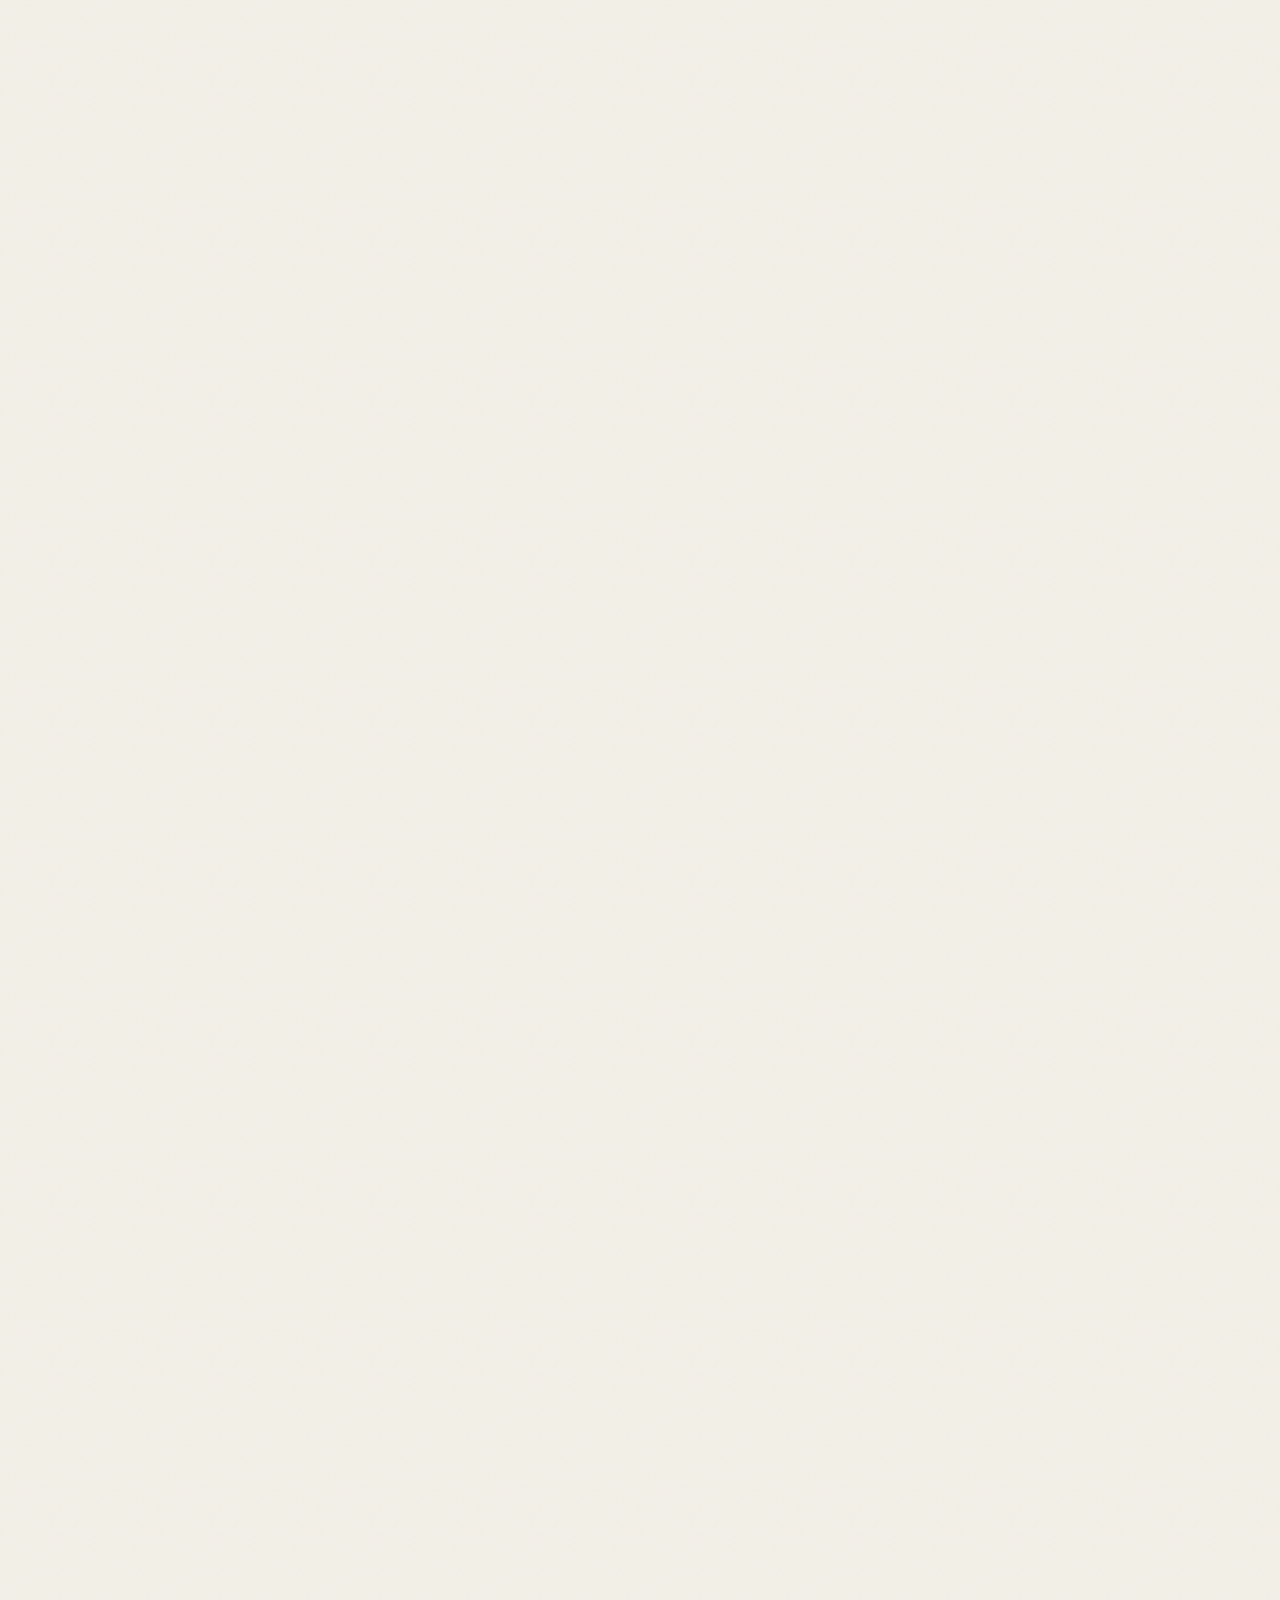
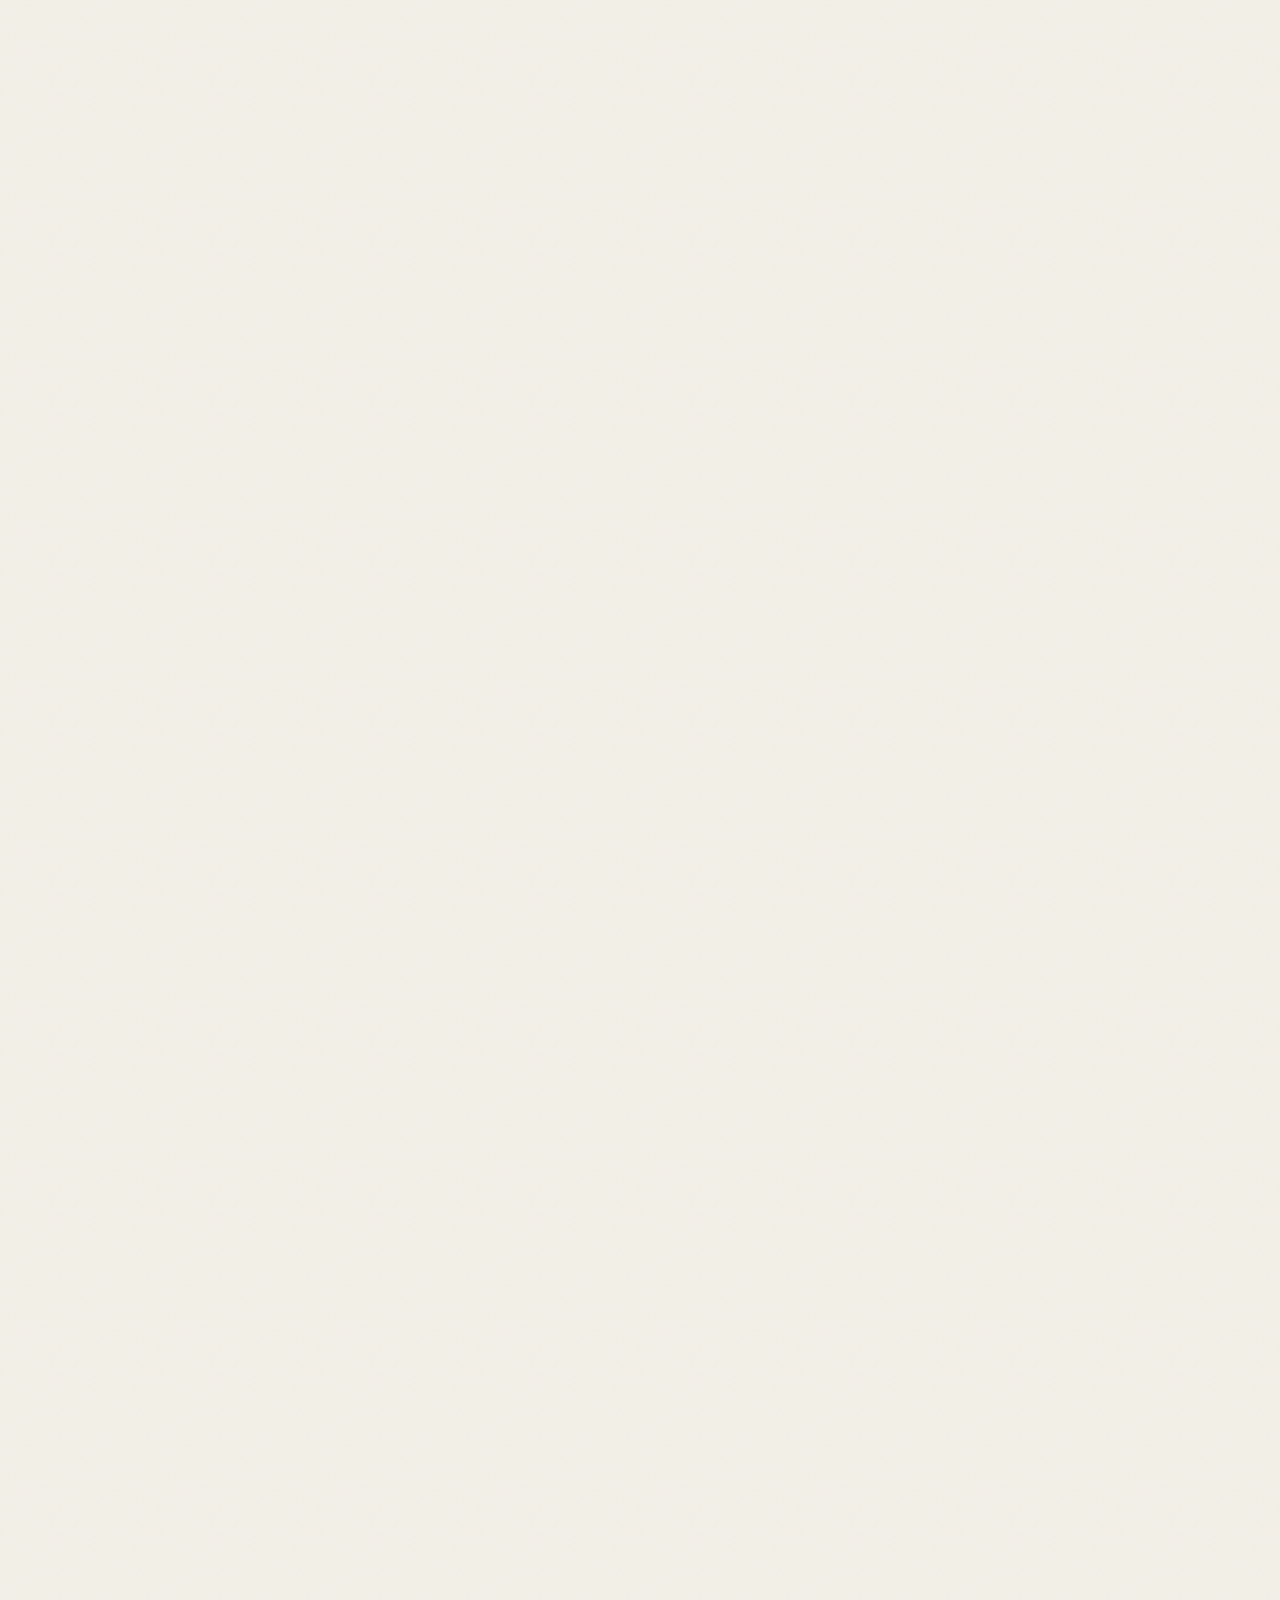
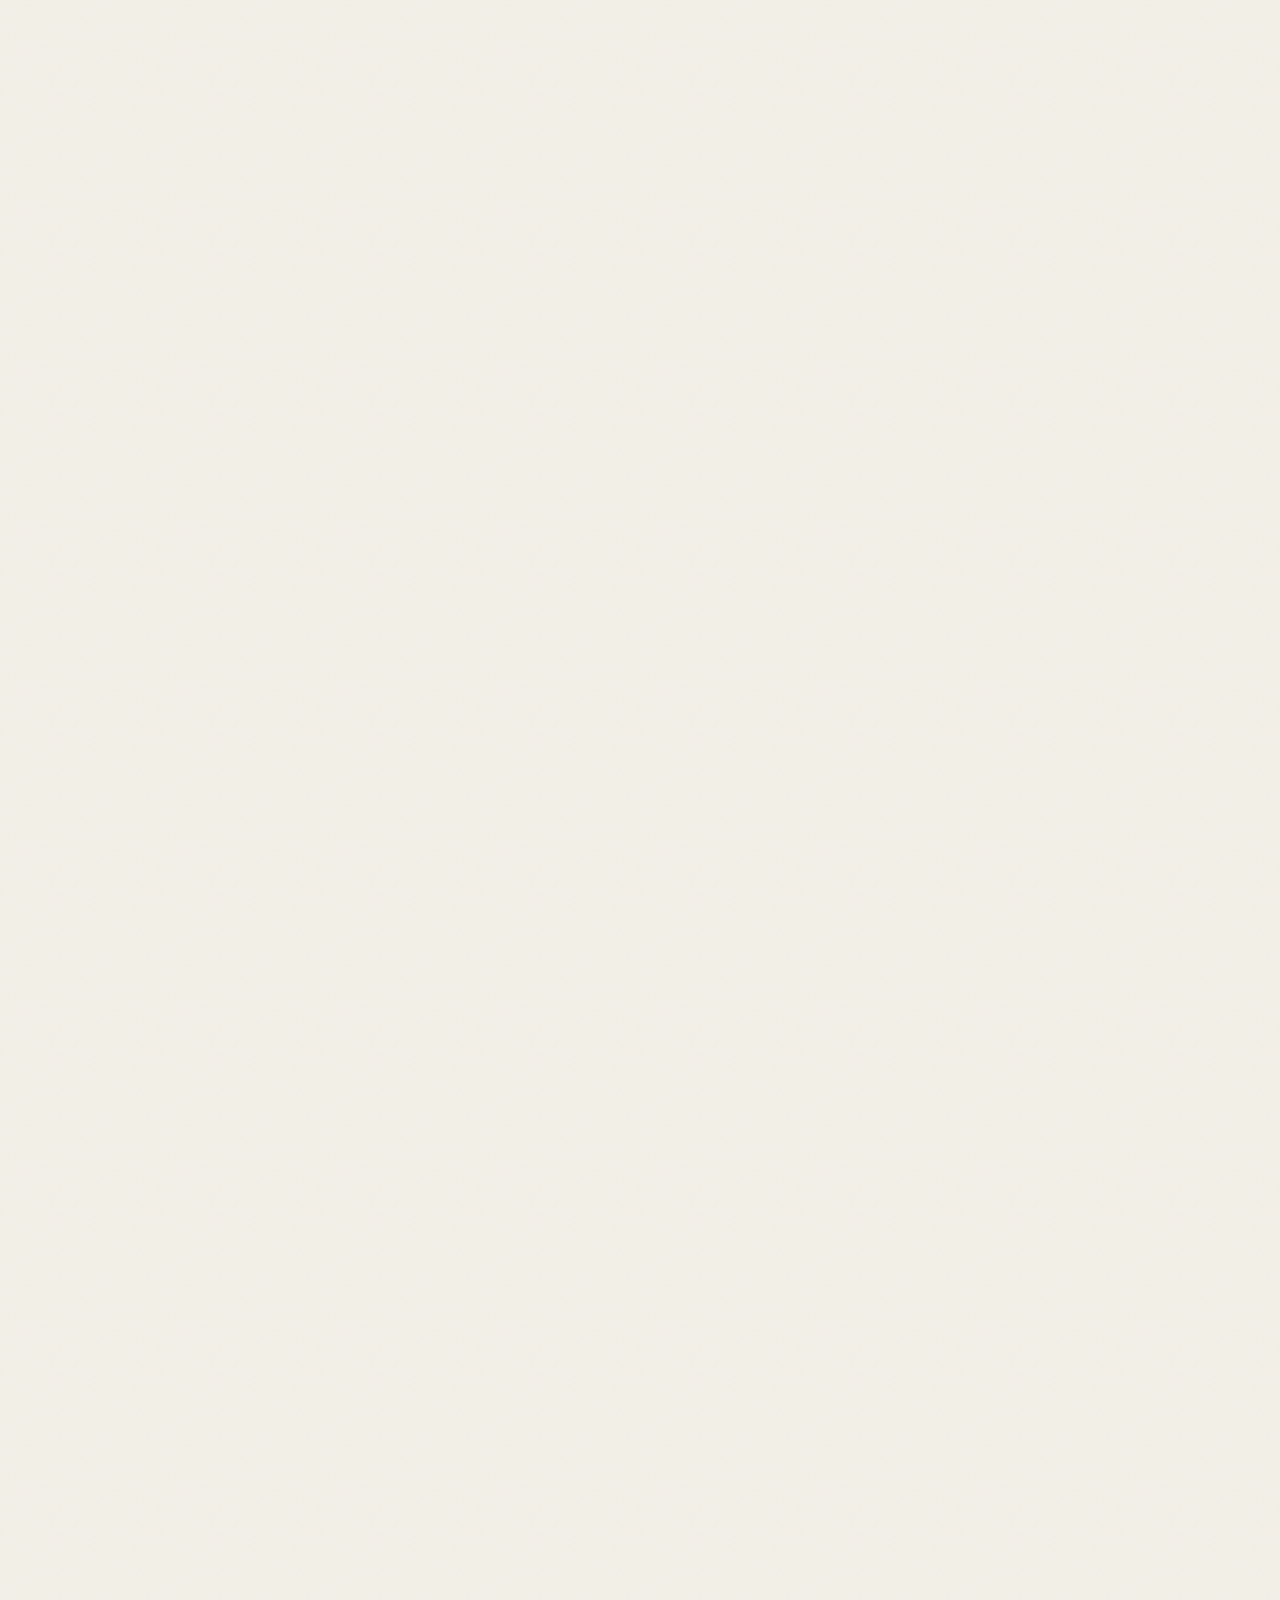
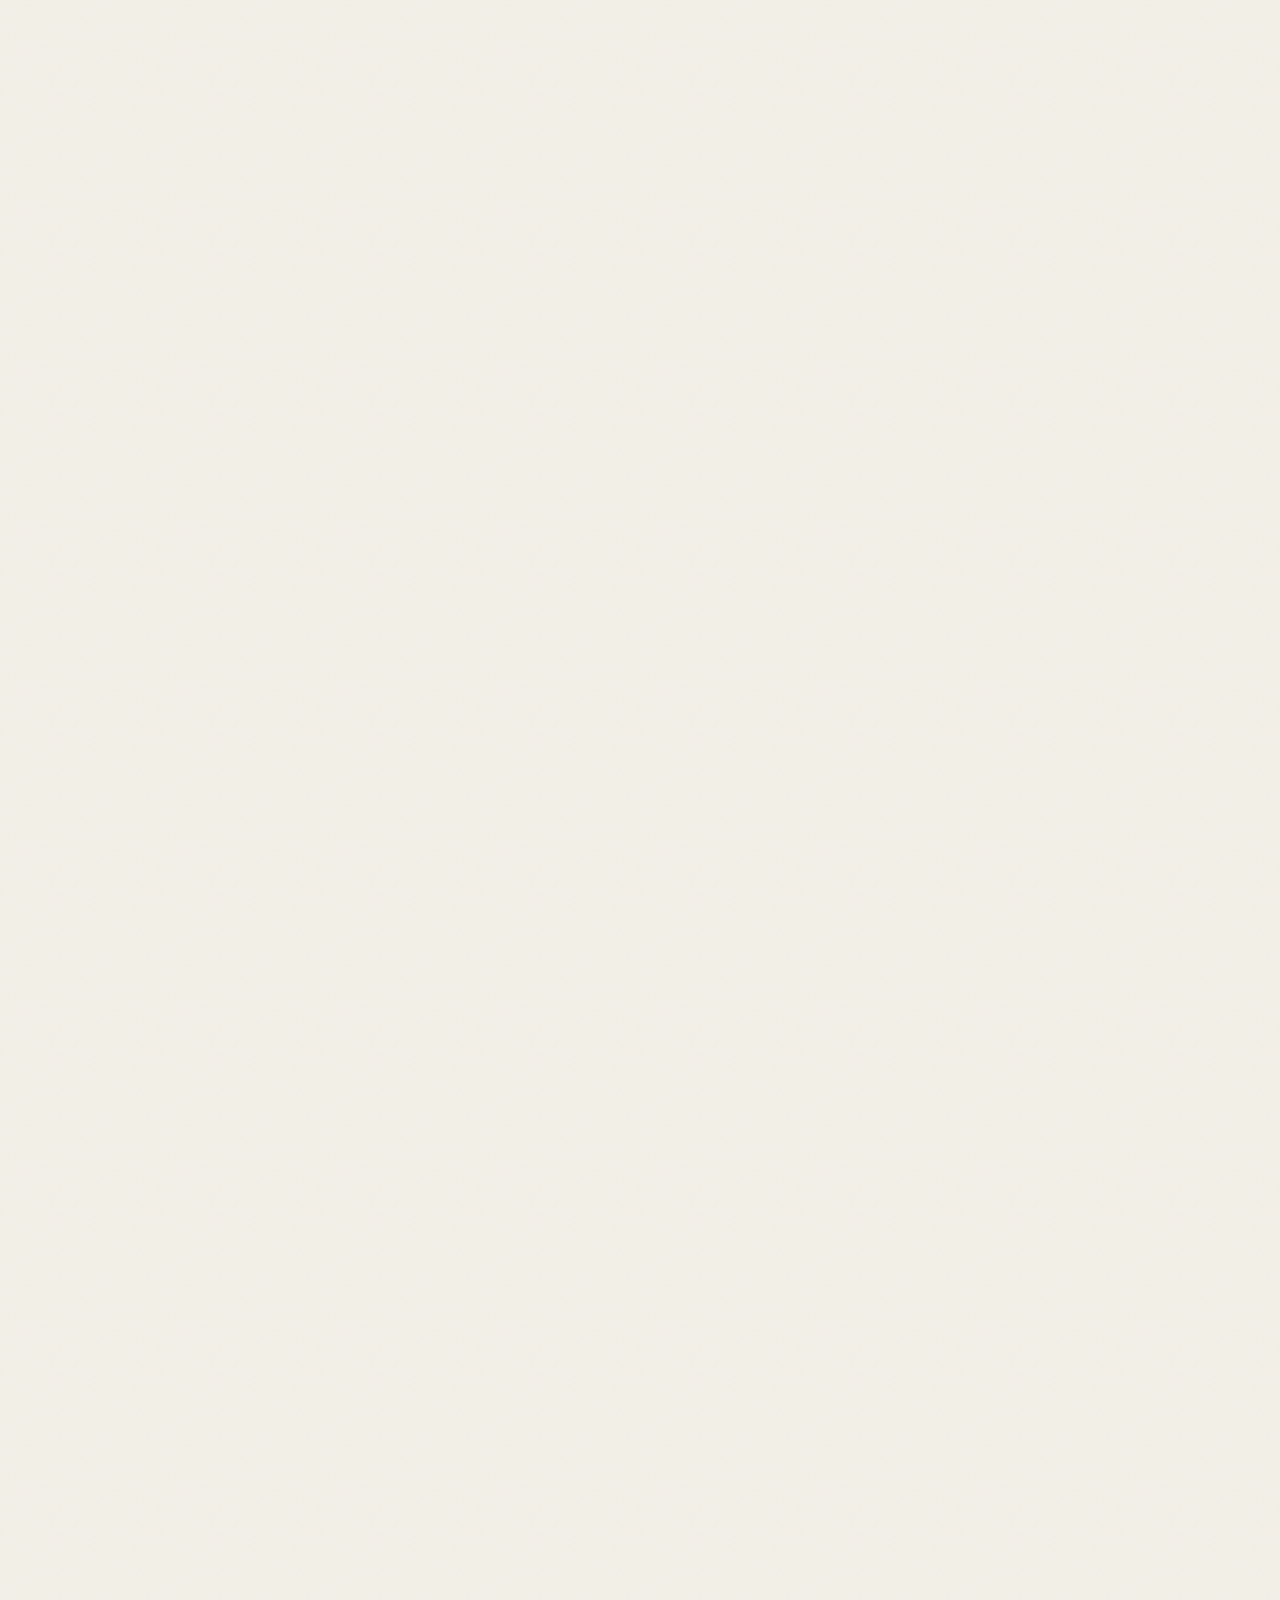
==== commit 4451be72: "Daily: a proper link-preview card, fresh dates - New og-card.jpg (1200x630, 99 KB): the graduation p" ====
--- a/index.html
+++ b/index.html
@@ -15,16 +15,16 @@
 <meta property="og:site_name" content="Mohammadhossein Mohammadi">
 <meta property="og:title" content="Mohammadhossein Mohammadi | Economics Graduate (M.A. PPE) &amp; Mechanical Engineer">
 <meta property="og:description" content="M.A. Philosophy, Politics &amp; Economics with a mechanical engineering base. Innovation, sustainability, policy, strategy and engineering, in the Netherlands.">
-<meta property="og:image" content="https://momohammadi.nl/mo.jpg">
-<meta property="og:image:width" content="560">
-<meta property="og:image:height" content="700">
-<meta property="og:image:alt" content="Portrait of Mohammadhossein Mohammadi, economics graduate and mechanical engineer">
+<meta property="og:image" content="https://momohammadi.nl/og-card.jpg">
+<meta property="og:image:width" content="1200">
+<meta property="og:image:height" content="630">
+<meta property="og:image:alt" content="Mohammadhossein Mohammadi at his M.A. graduation, with his name and momohammadi.nl">
 <meta property="profile:first_name" content="Mohammadhossein">
 <meta property="profile:last_name" content="Mohammadi">
 <meta name="twitter:card" content="summary_large_image">
 <meta name="twitter:title" content="Mohammadhossein Mohammadi | Economics Graduate (M.A. PPE) &amp; Mechanical Engineer">
-<meta name="twitter:image" content="https://momohammadi.nl/mo.jpg">
-<meta name="twitter:image:alt" content="Portrait of Mohammadhossein Mohammadi, economics graduate and mechanical engineer">
+<meta name="twitter:image" content="https://momohammadi.nl/og-card.jpg">
+<meta name="twitter:image:alt" content="Mohammadhossein Mohammadi at his M.A. graduation, with his name and momohammadi.nl">
 <script type="application/ld+json">
 {
   "@context": "https://schema.org",
@@ -34,7 +34,7 @@
   "name": "Mohammadhossein Mohammadi | Economics Graduate (M.A. PPE) & Mechanical Engineer",
   "inLanguage": "en",
   "dateCreated": "2026-11-19T16:00:00+01:00",
-  "dateModified": "2026-11-24T12:00:00+01:00",
+  "dateModified": "2026-11-26T17:00:00+01:00",
   "mainEntity": {
     "@type": "Person",
     "@id": "https://momohammadi.nl/#mo",
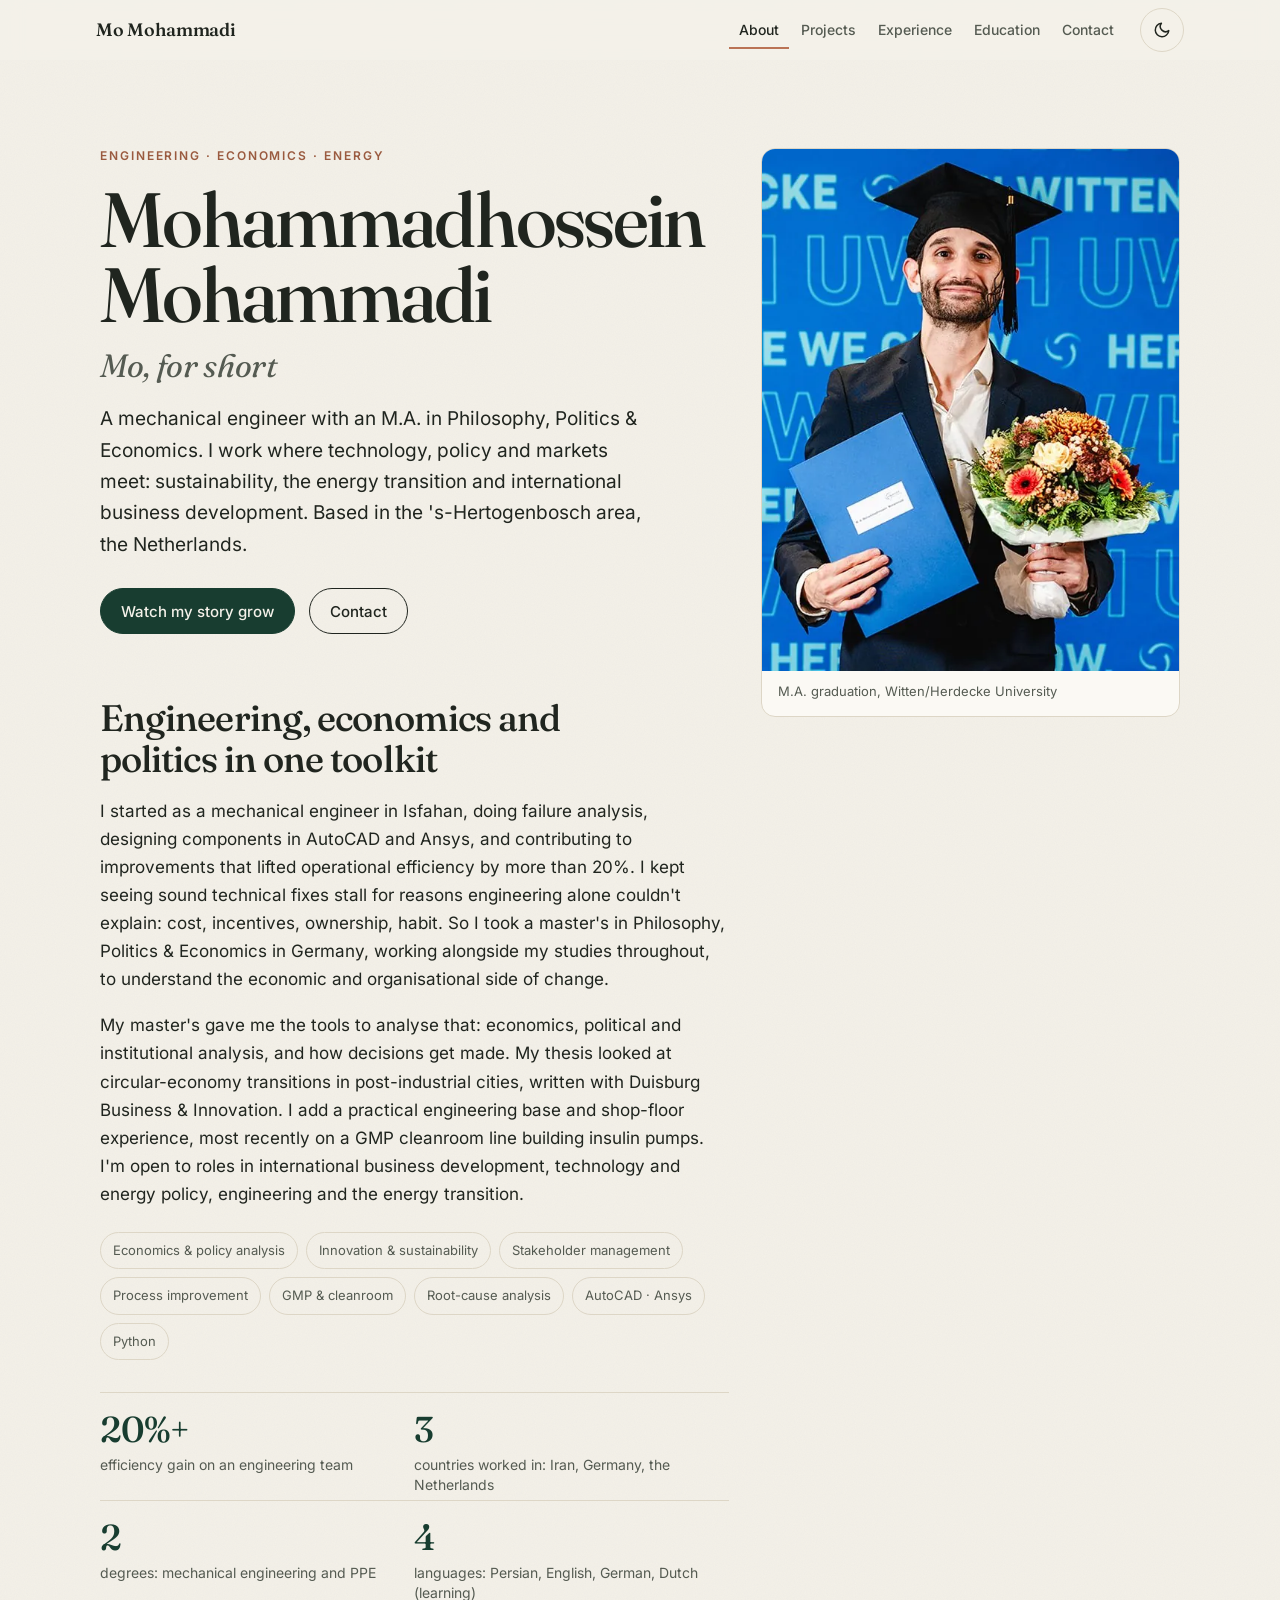
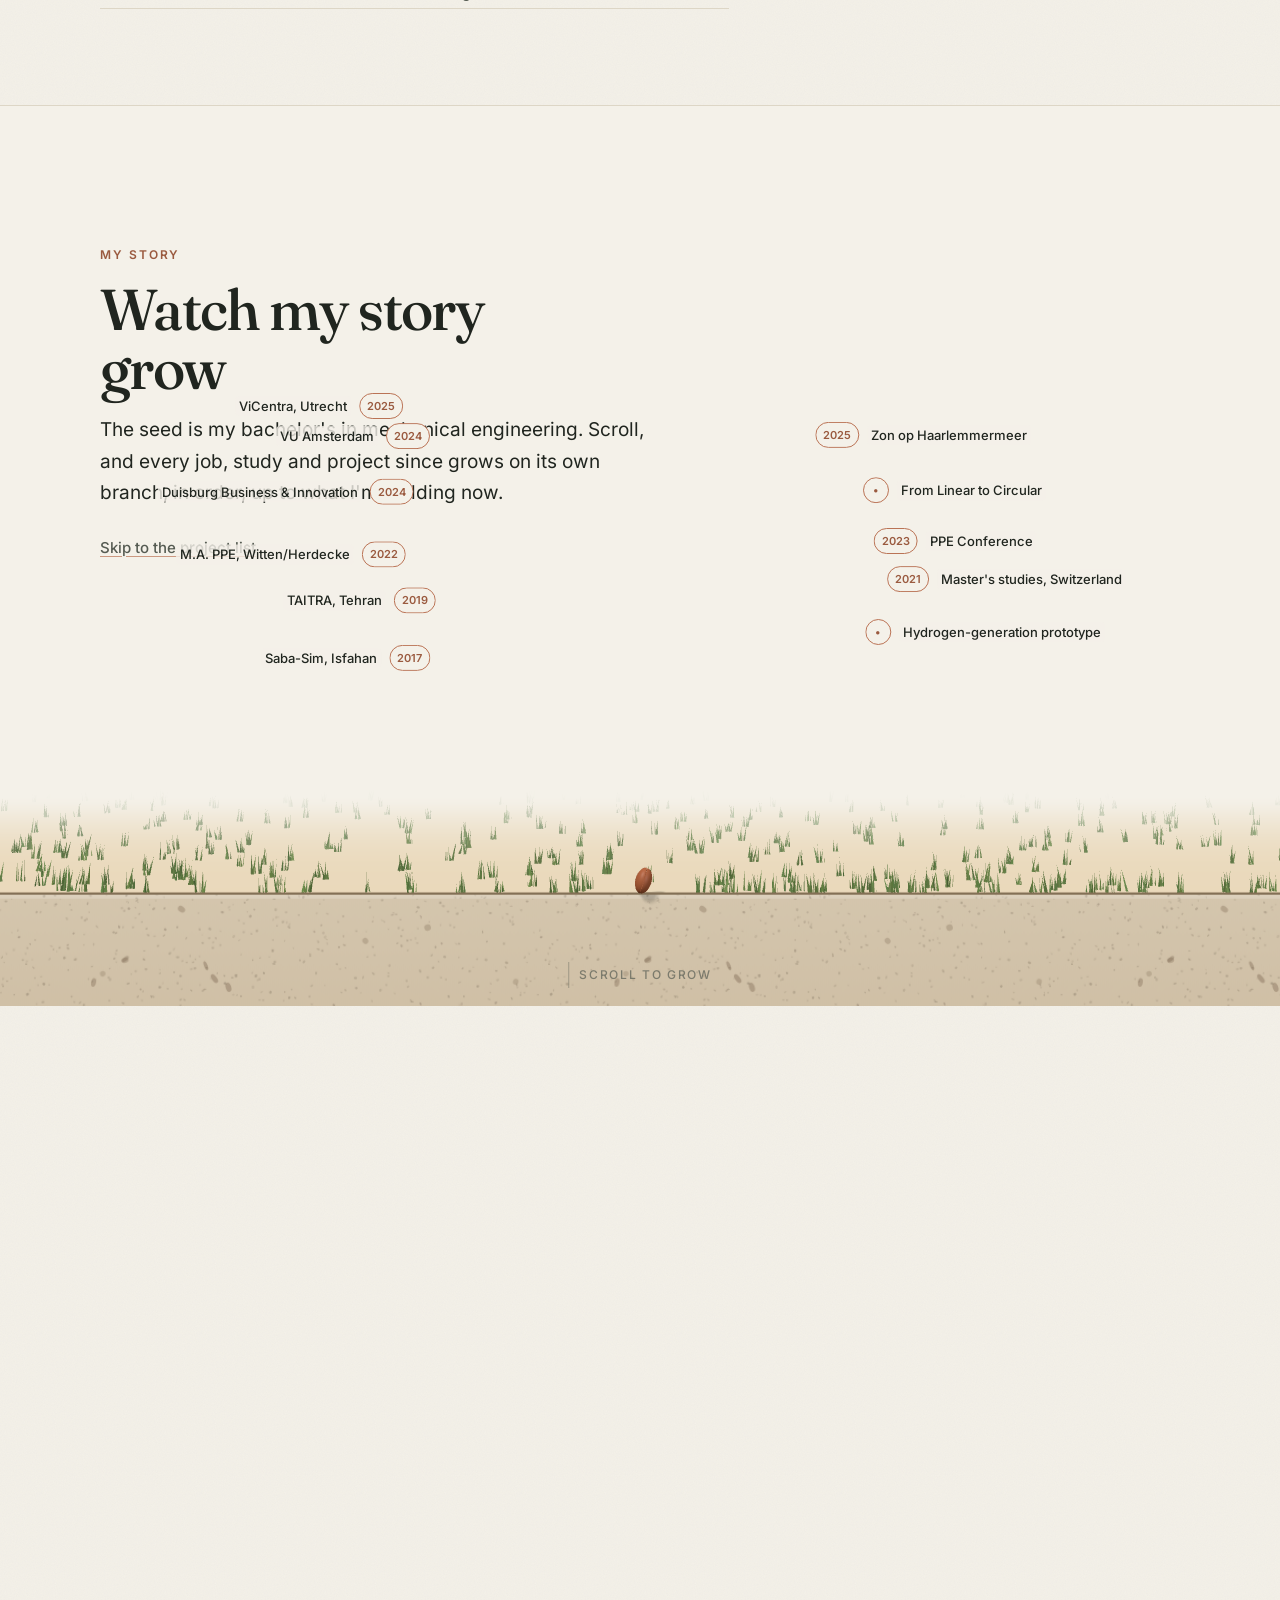
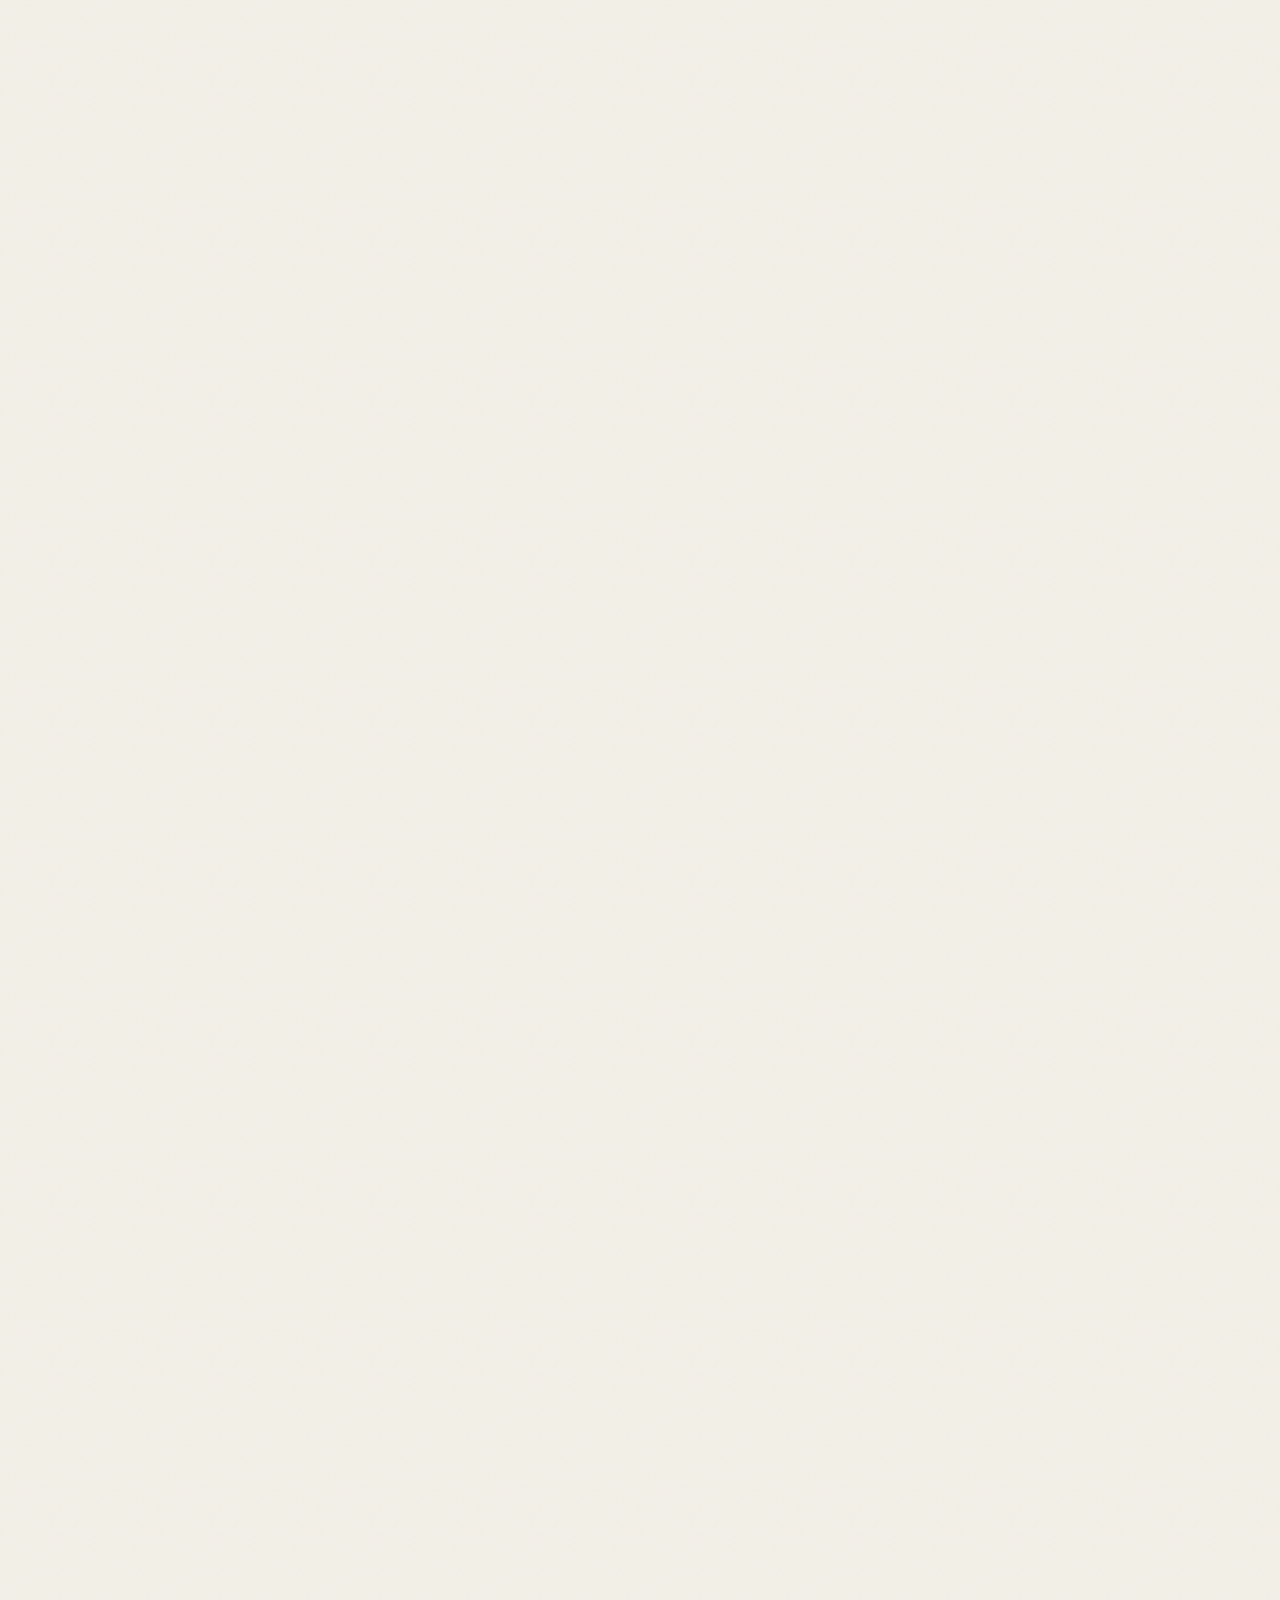
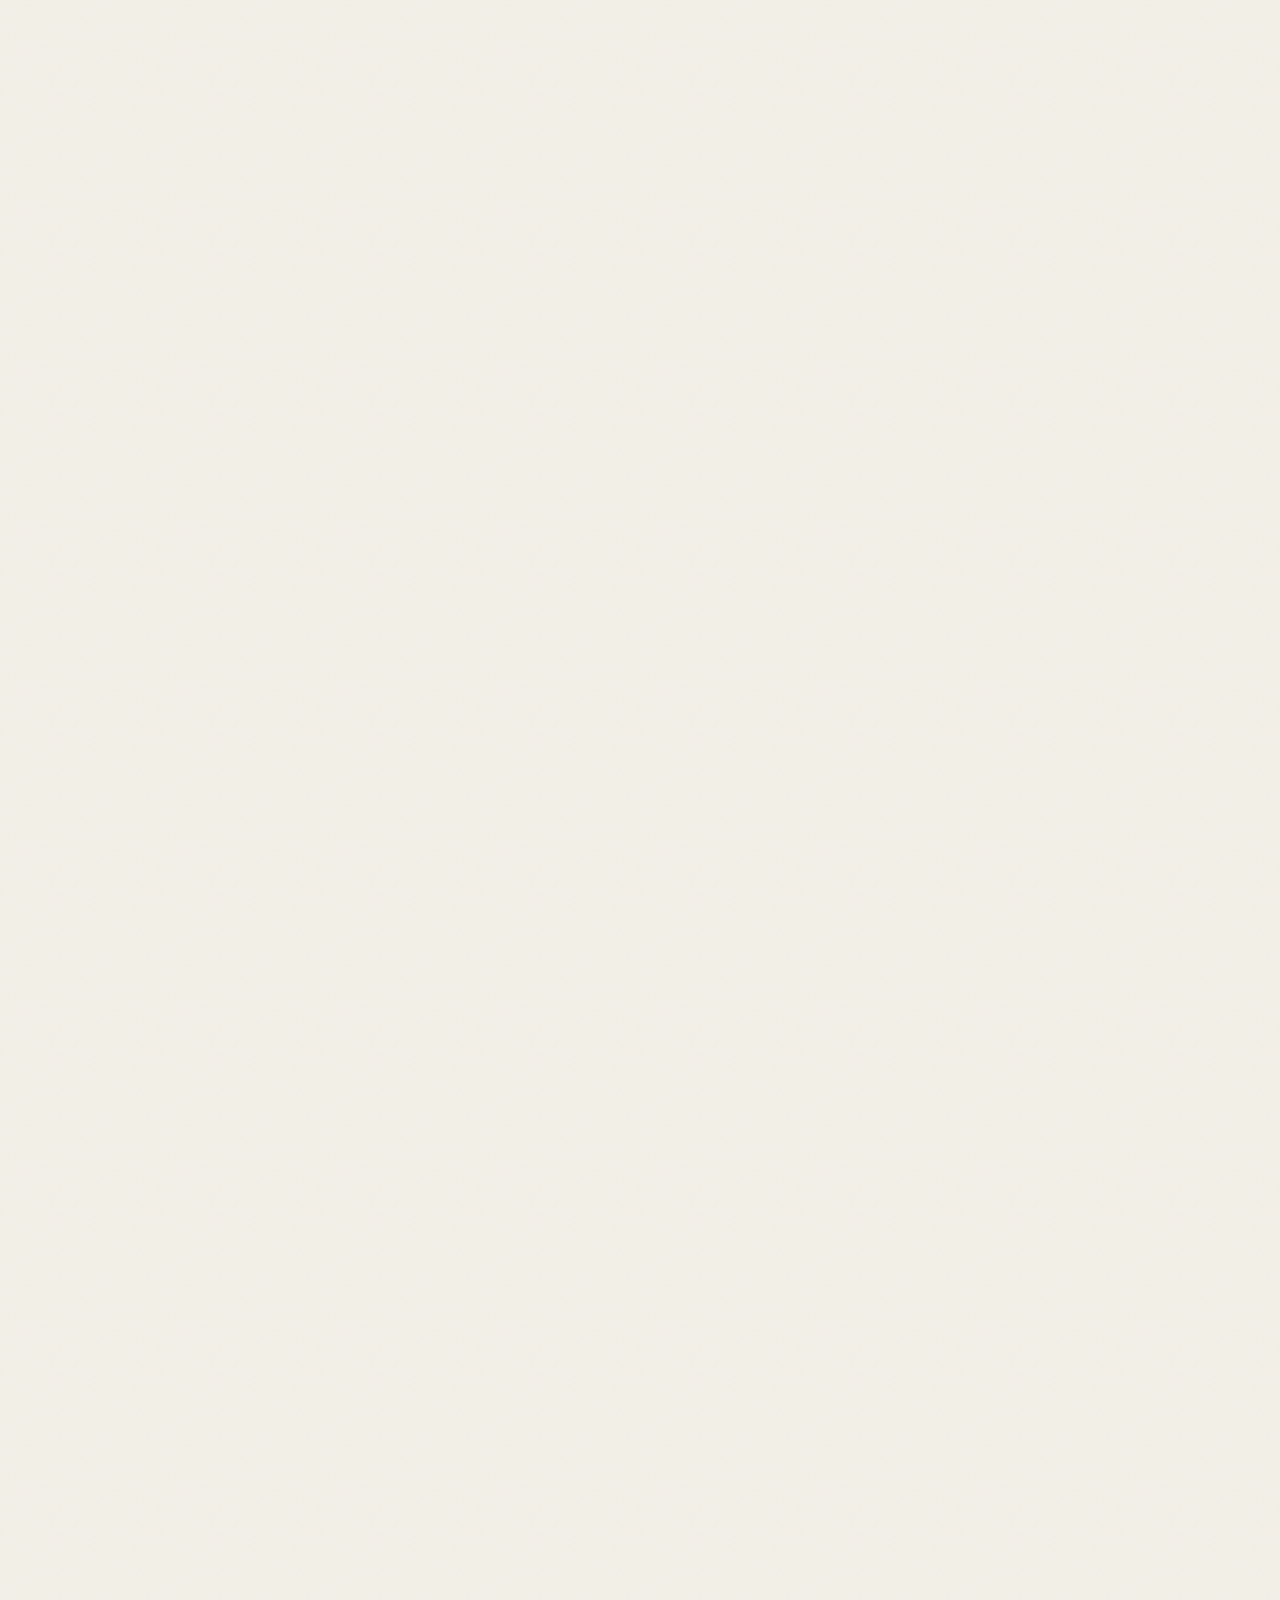
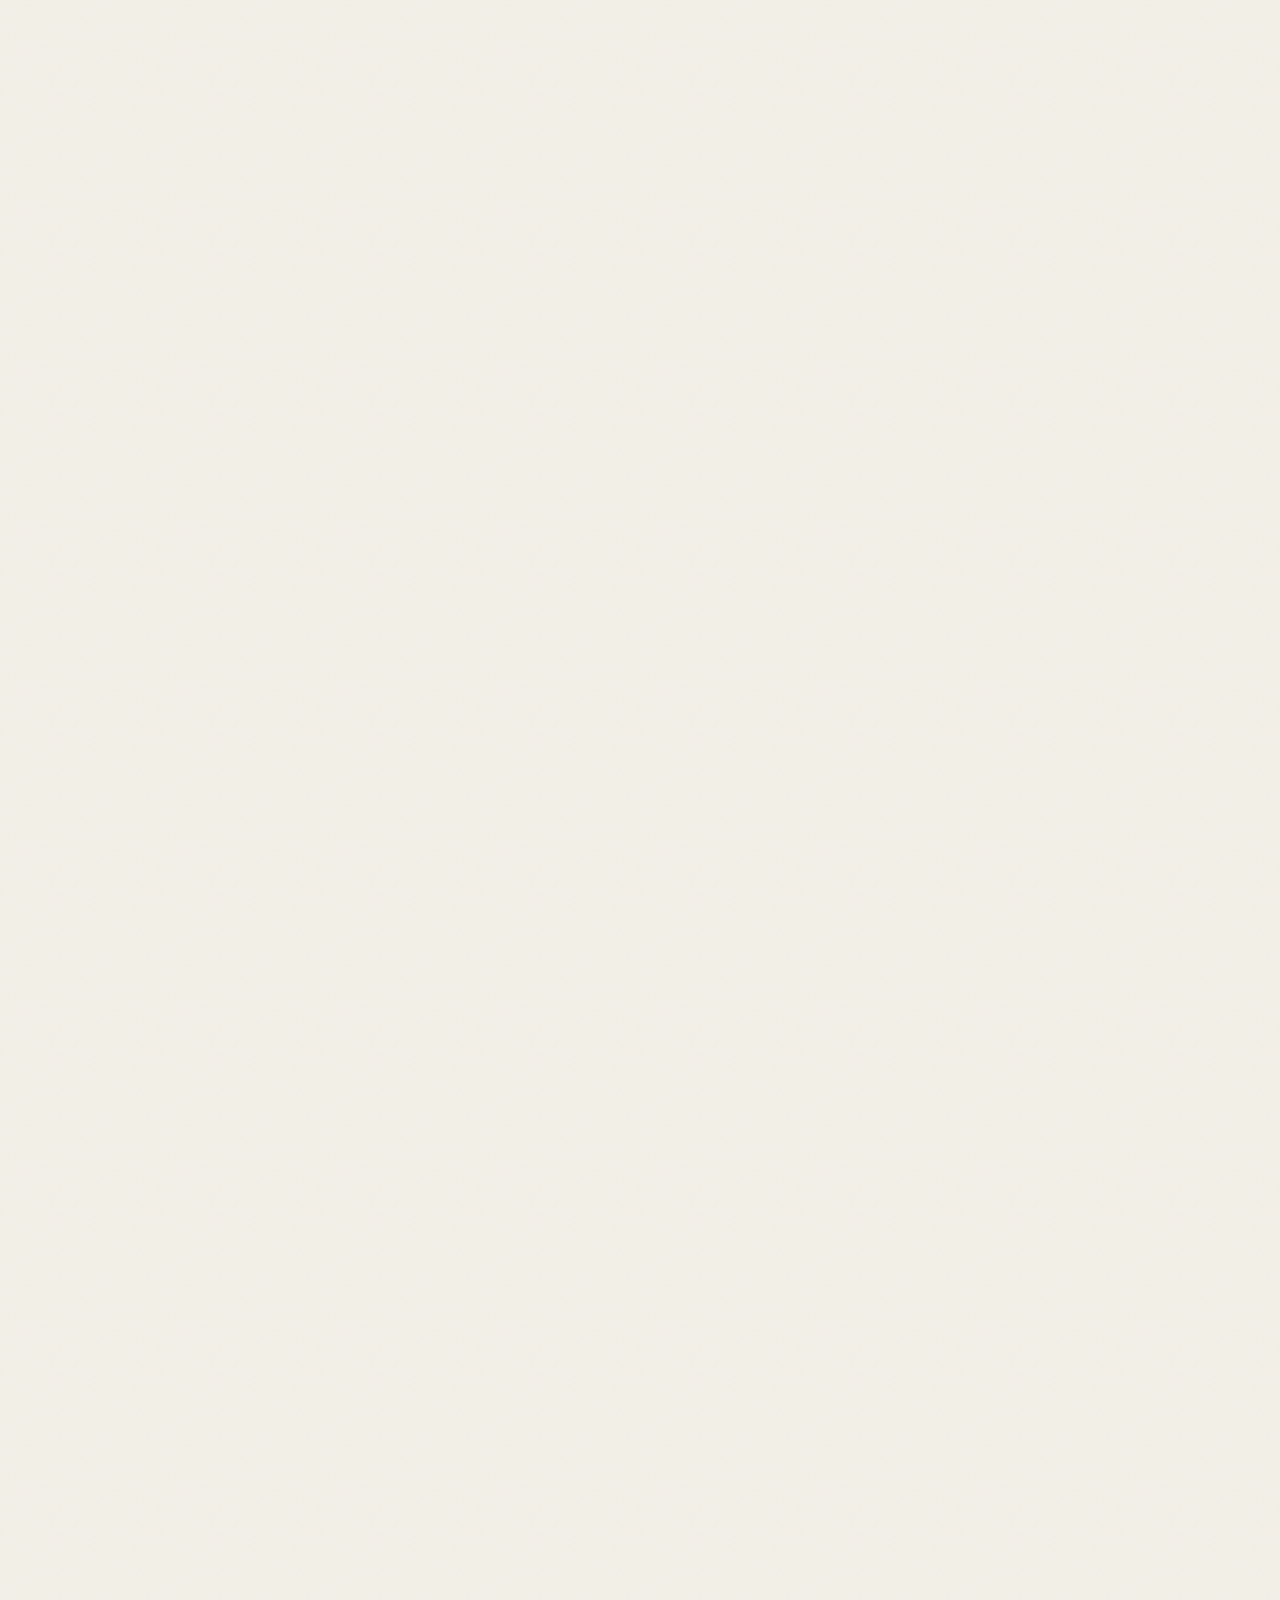
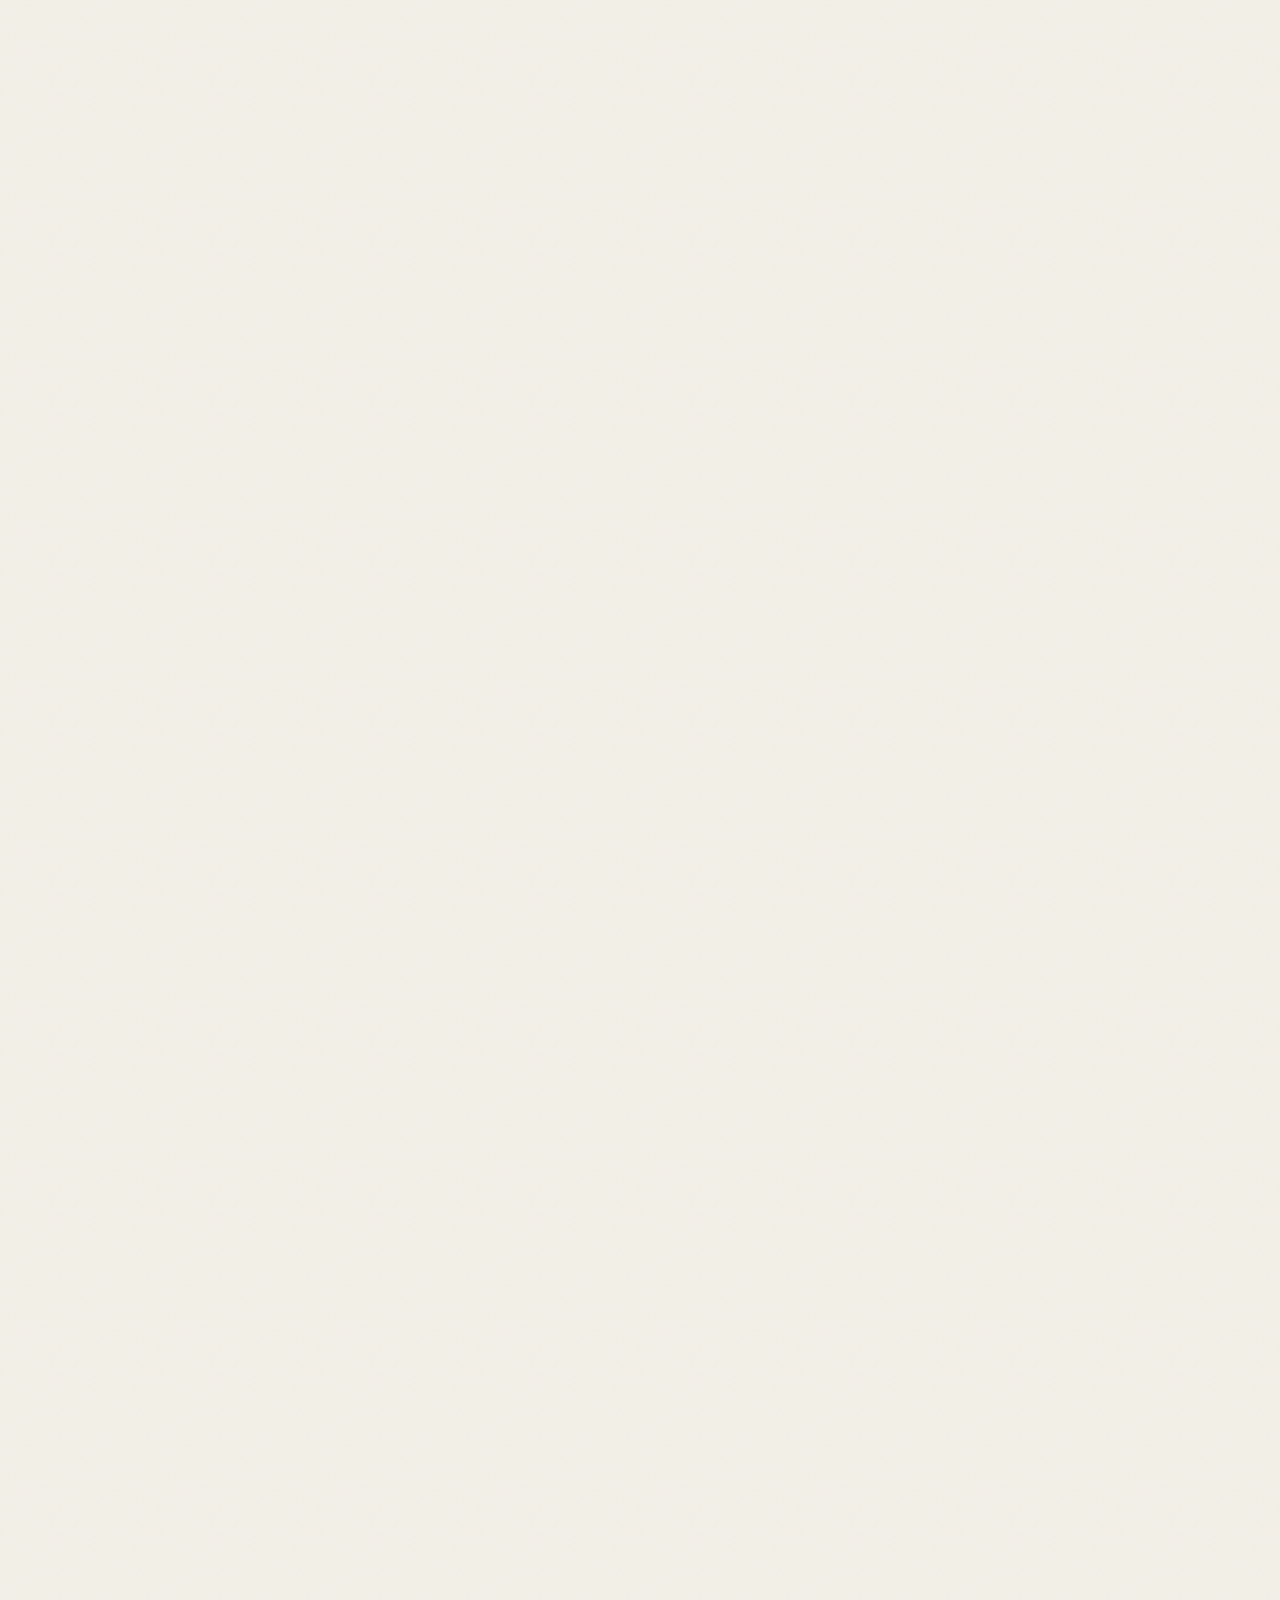
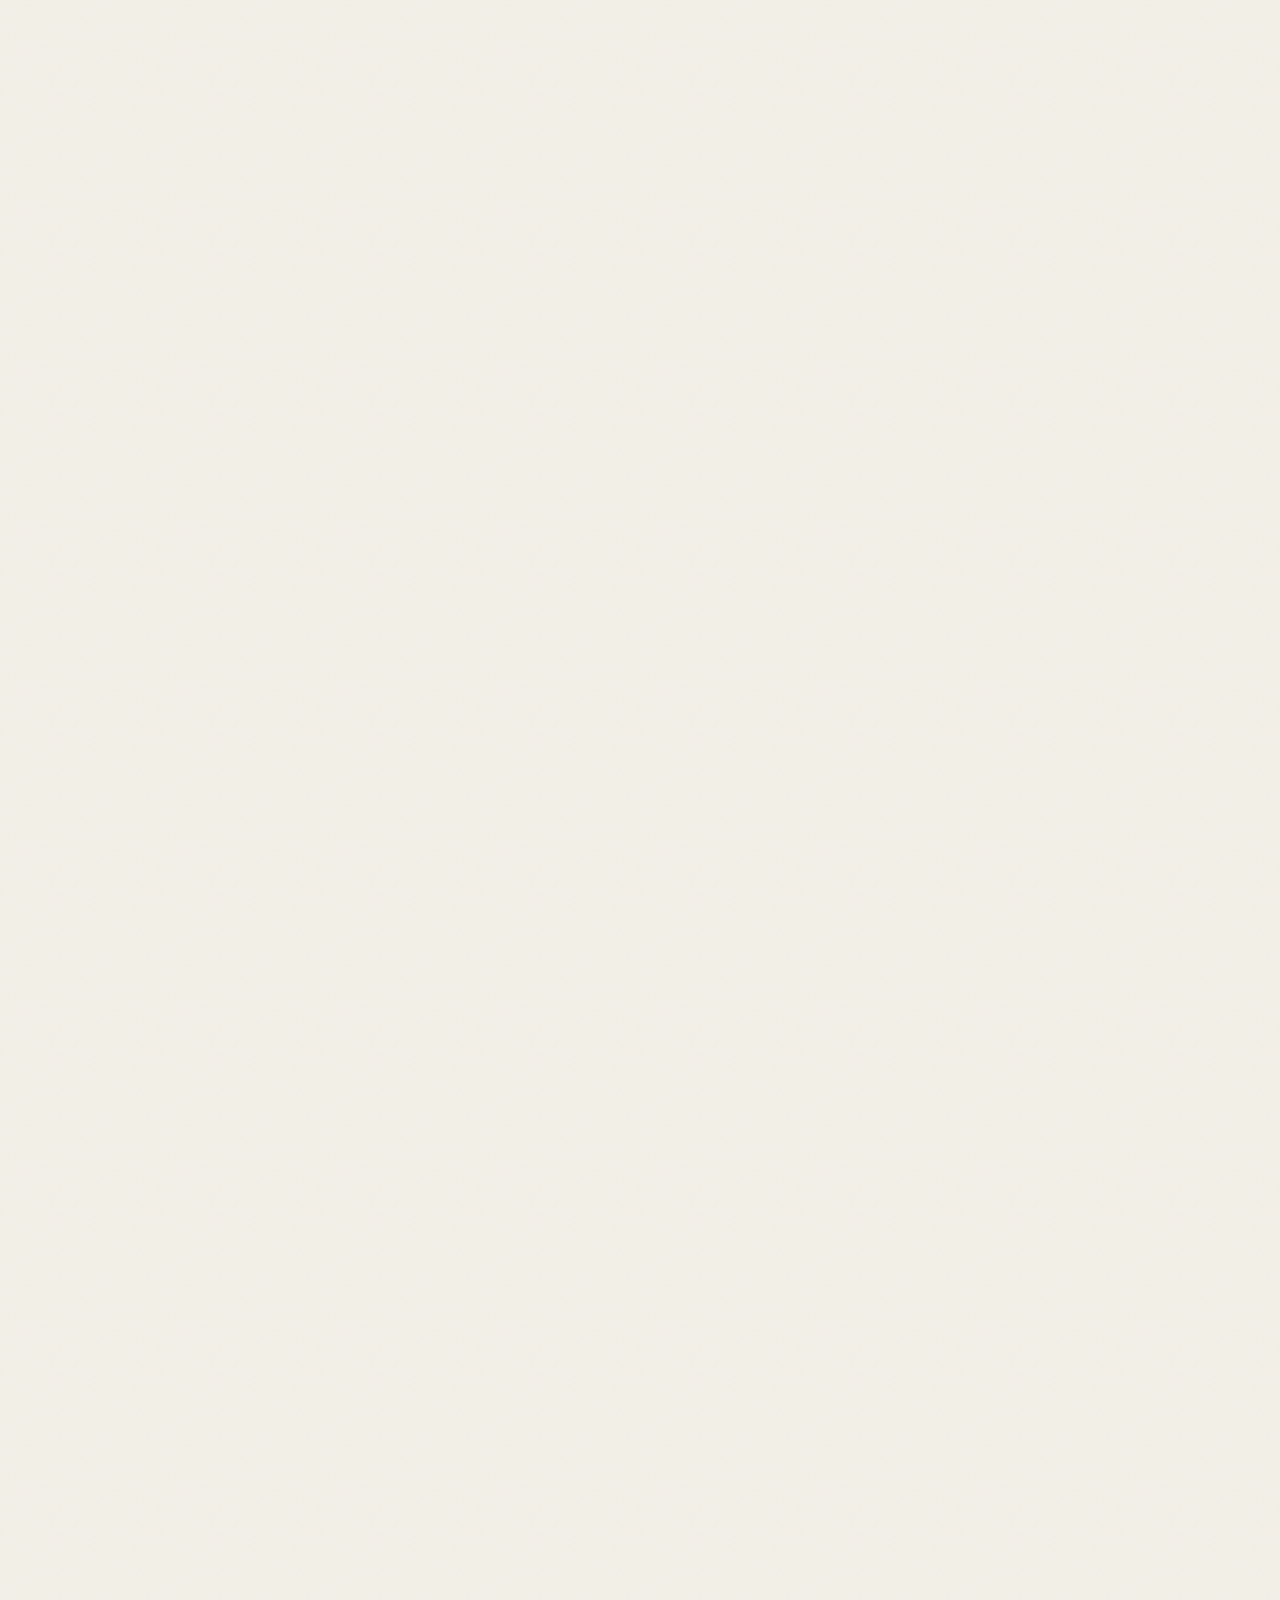
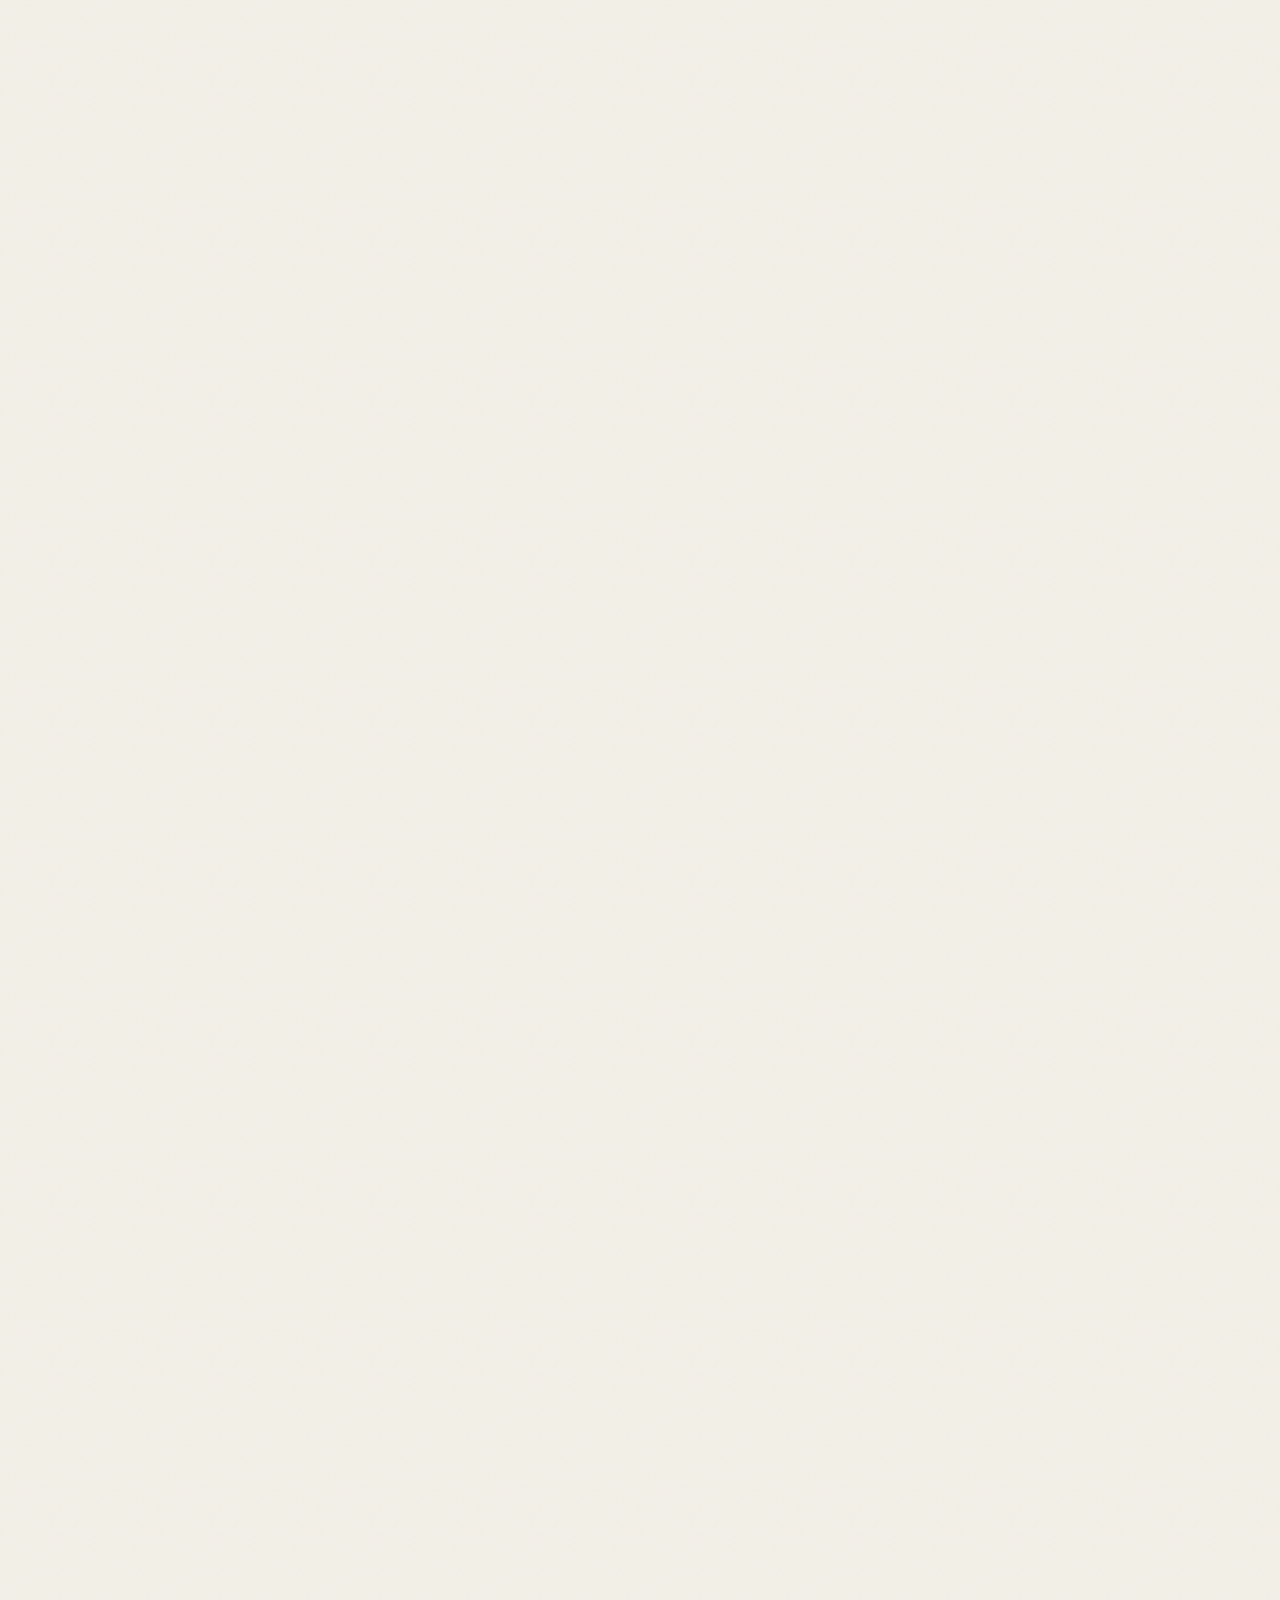
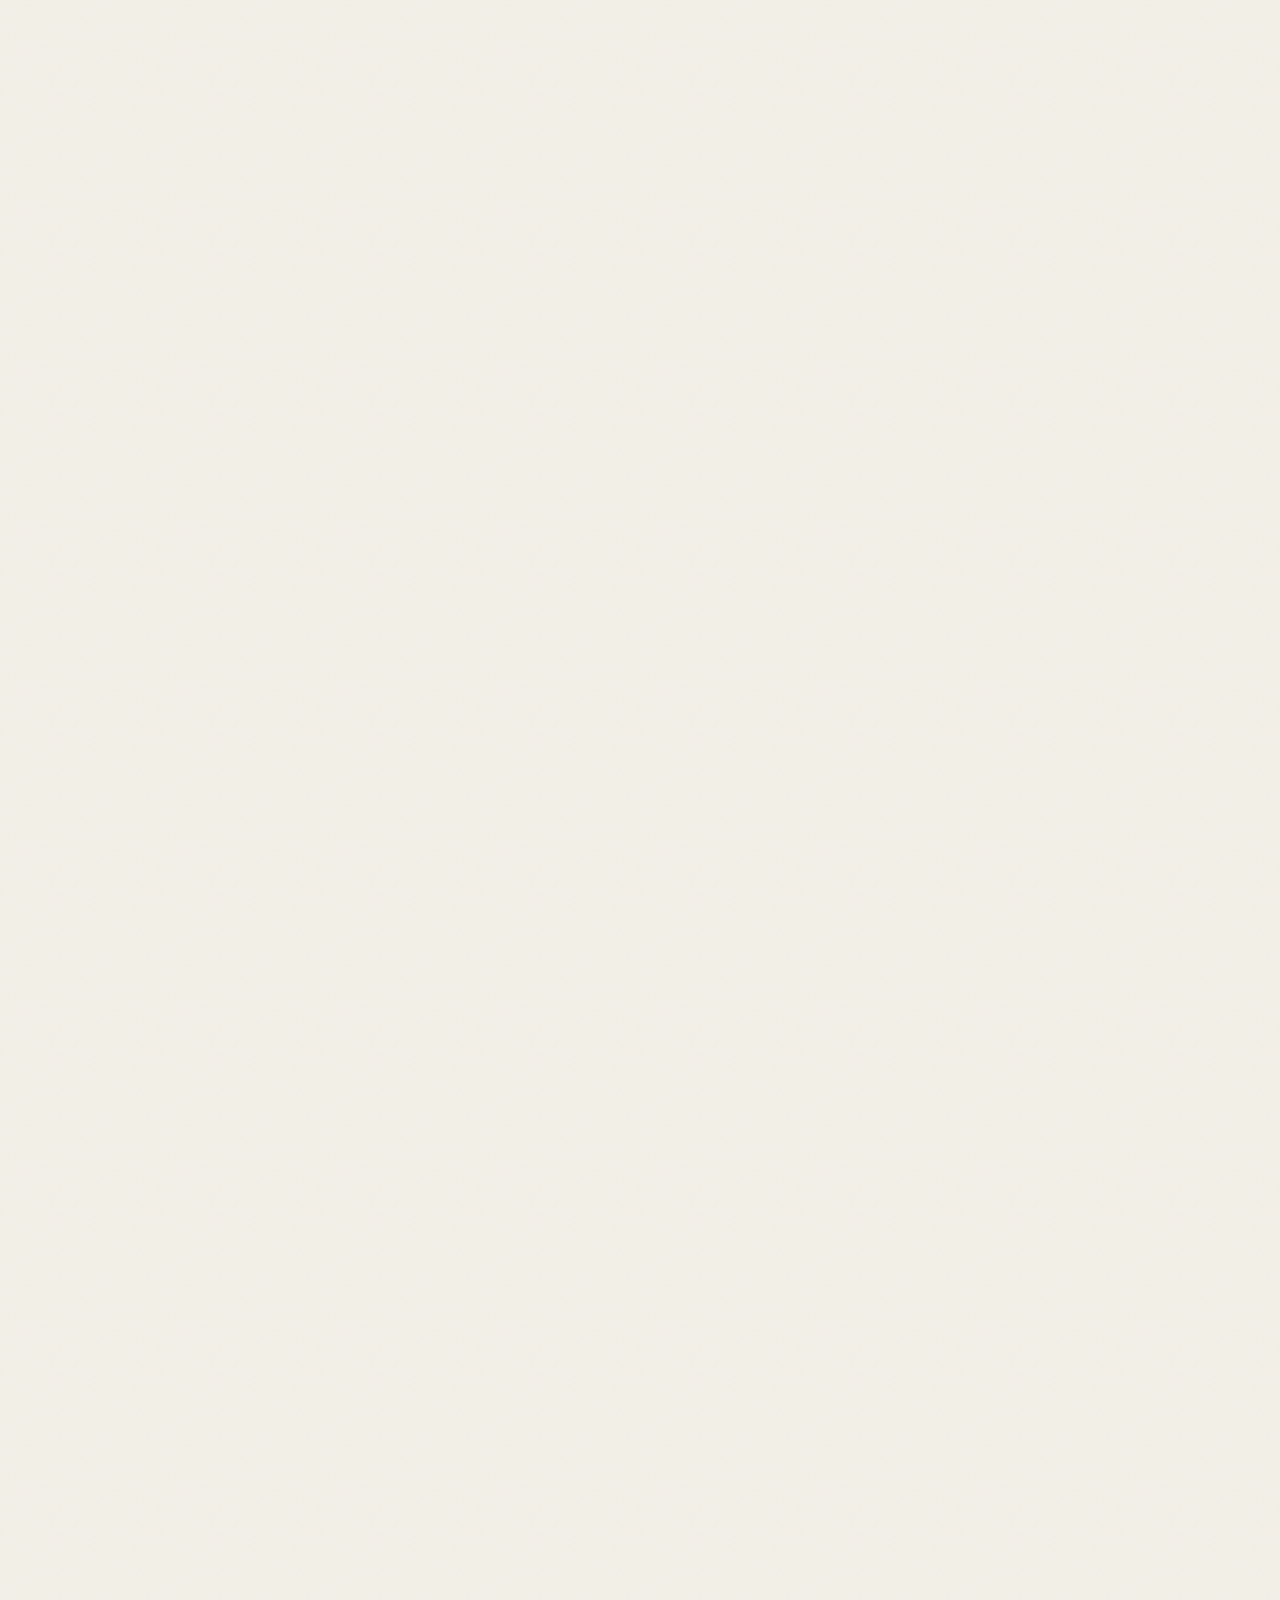
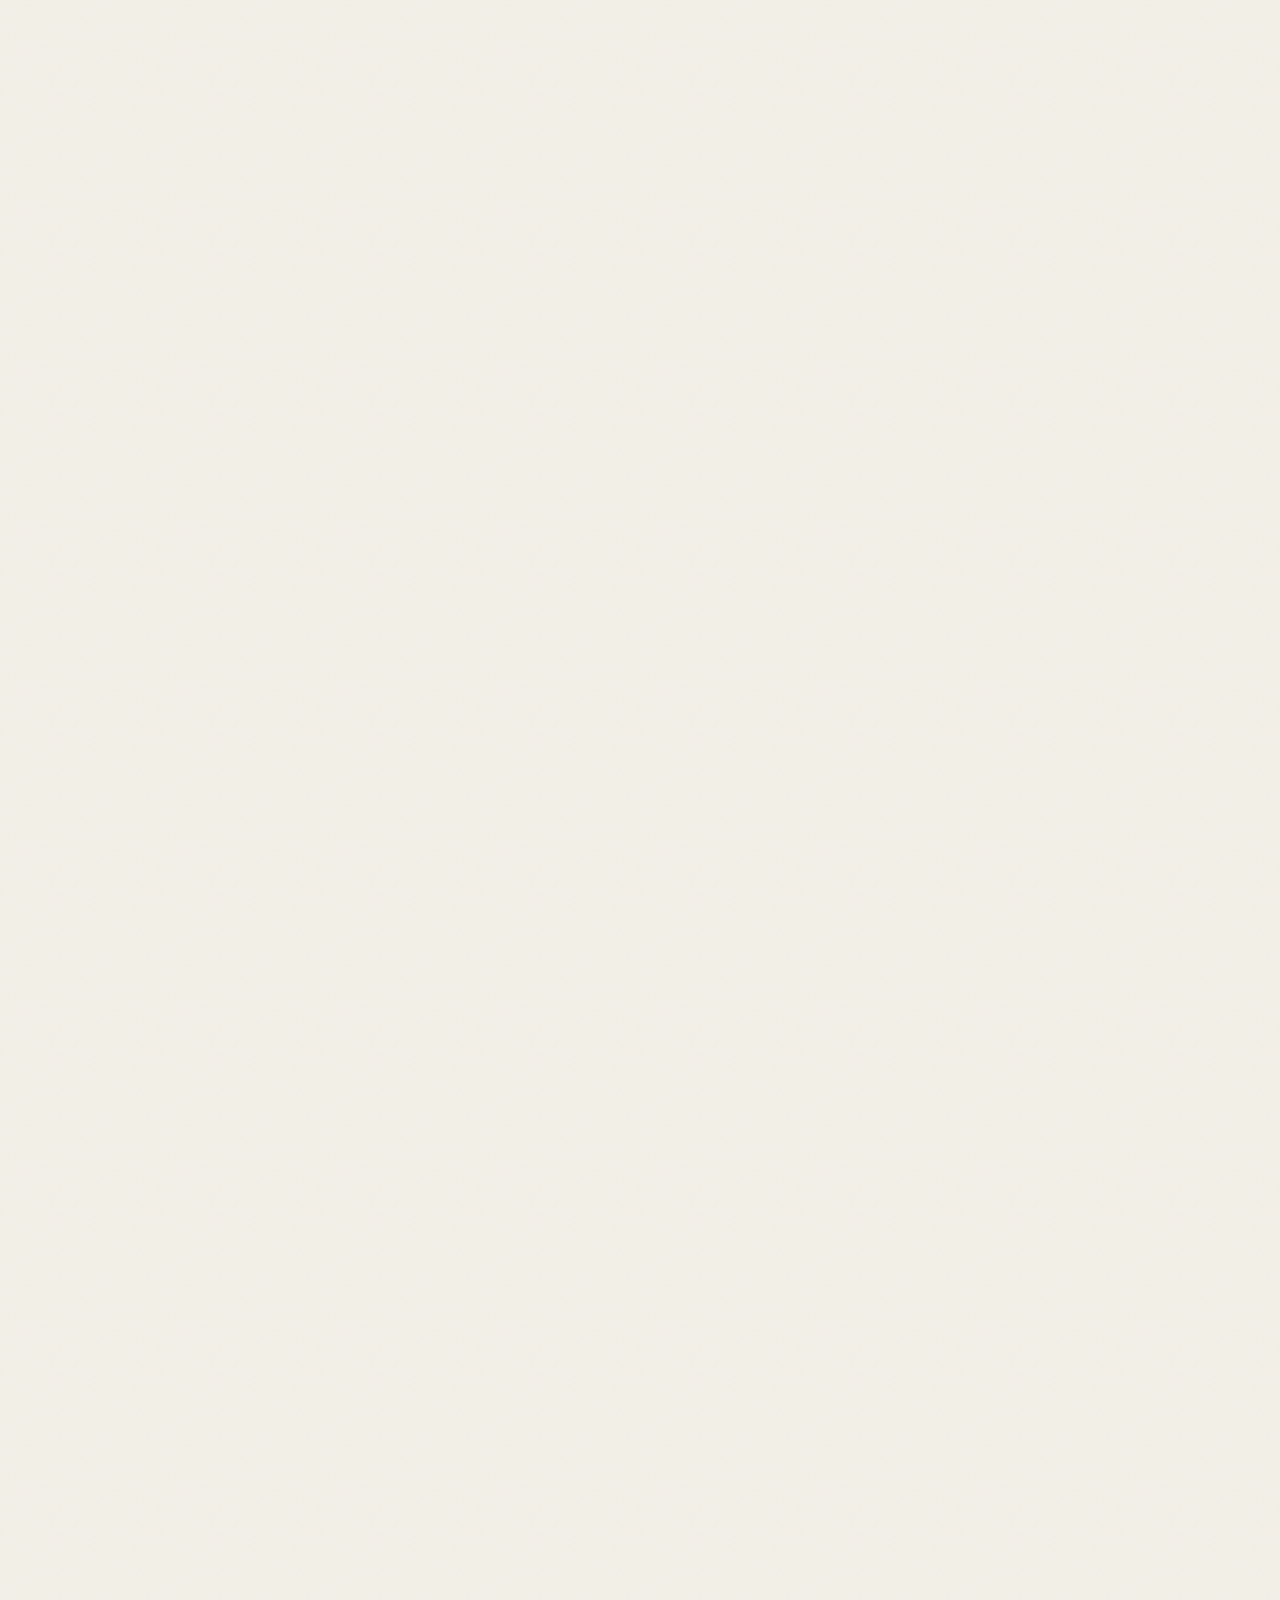
==== commit 1641b8a9: "Self-host the fonts instead of loading them from Google - Fraunces (roman + italic, variable weight/" ====
--- a/index.html
+++ b/index.html
@@ -15,16 +15,16 @@
 <meta property="og:site_name" content="Mohammadhossein Mohammadi">
 <meta property="og:title" content="Mohammadhossein Mohammadi | Economics Graduate (M.A. PPE) &amp; Mechanical Engineer">
 <meta property="og:description" content="M.A. Philosophy, Politics &amp; Economics with a mechanical engineering base. Innovation, sustainability, policy, strategy and engineering, in the Netherlands.">
-<meta property="og:image" content="https://momohammadi.nl/og-card.jpg">
-<meta property="og:image:width" content="1200">
-<meta property="og:image:height" content="630">
-<meta property="og:image:alt" content="Mohammadhossein Mohammadi at his M.A. graduation, with his name and momohammadi.nl">
+<meta property="og:image" content="https://momohammadi.nl/mo.jpg">
+<meta property="og:image:width" content="560">
+<meta property="og:image:height" content="700">
+<meta property="og:image:alt" content="Portrait of Mohammadhossein Mohammadi, economics graduate and mechanical engineer">
 <meta property="profile:first_name" content="Mohammadhossein">
 <meta property="profile:last_name" content="Mohammadi">
 <meta name="twitter:card" content="summary_large_image">
 <meta name="twitter:title" content="Mohammadhossein Mohammadi | Economics Graduate (M.A. PPE) &amp; Mechanical Engineer">
-<meta name="twitter:image" content="https://momohammadi.nl/og-card.jpg">
-<meta name="twitter:image:alt" content="Mohammadhossein Mohammadi at his M.A. graduation, with his name and momohammadi.nl">
+<meta name="twitter:image" content="https://momohammadi.nl/mo.jpg">
+<meta name="twitter:image:alt" content="Portrait of Mohammadhossein Mohammadi, economics graduate and mechanical engineer">
 <script type="application/ld+json">
 {
   "@context": "https://schema.org",
@@ -34,7 +34,7 @@
   "name": "Mohammadhossein Mohammadi | Economics Graduate (M.A. PPE) & Mechanical Engineer",
   "inLanguage": "en",
   "dateCreated": "2026-11-19T16:00:00+01:00",
-  "dateModified": "2026-11-26T17:00:00+01:00",
+  "dateModified": "2026-11-24T12:00:00+01:00",
   "mainEntity": {
     "@type": "Person",
     "@id": "https://momohammadi.nl/#mo",
@@ -70,9 +70,9 @@
 </script>
 
 <link rel="icon" href="favicon.svg" type="image/svg+xml">
-<link rel="preconnect" href="https://fonts.googleapis.com">
-<link rel="preconnect" href="https://fonts.gstatic.com" crossorigin>
-<link rel="stylesheet" href="https://fonts.googleapis.com/css2?family=Fraunces:ital,opsz,wght@0,9..144,400;0,9..144,500;0,9..144,560;1,9..144,400&family=Inter:wght@400;500;600&display=swap">
+<link rel="preload" href="assets/fonts/inter-latin-wght-normal.woff2" as="font" type="font/woff2" crossorigin>
+<link rel="preload" href="assets/fonts/fraunces-latin-opsz-normal.woff2" as="font" type="font/woff2" crossorigin>
+<link rel="stylesheet" href="assets/fonts.css">
 <link rel="stylesheet" href="assets/site.css">
 <script>try{var t=localStorage.getItem('theme');if(t)document.documentElement.setAttribute('data-theme',t)}catch(e){}</script>
 </head>
--- a/assets/fonts.css
+++ b/assets/fonts.css
@@ -0,0 +1,8 @@
+/* Self-hosted fonts (SIL Open Font License, see assets/fonts/*-OFL.txt), so pages need no request to Google.
+   Latin subset of the variable fonts: Fraunces (weight + optical size, roman and italic) and Inter (weight). */
+@font-face { font-family: "Fraunces"; font-style: normal; font-weight: 100 900; font-display: swap;
+  src: url(fonts/fraunces-latin-opsz-normal.woff2) format("woff2"); unicode-range: U+0000-00FF,U+0131,U+0152-0153,U+02BB-02BC,U+02C6,U+02DA,U+02DC,U+0304,U+0308,U+0329,U+2000-206F,U+2074,U+20AC,U+2122,U+2191,U+2193,U+2212,U+2215,U+FEFF,U+FFFD; }
+@font-face { font-family: "Fraunces"; font-style: italic; font-weight: 100 900; font-display: swap;
+  src: url(fonts/fraunces-latin-opsz-italic.woff2) format("woff2"); unicode-range: U+0000-00FF,U+0131,U+0152-0153,U+02BB-02BC,U+02C6,U+02DA,U+02DC,U+0304,U+0308,U+0329,U+2000-206F,U+2074,U+20AC,U+2122,U+2191,U+2193,U+2212,U+2215,U+FEFF,U+FFFD; }
+@font-face { font-family: "Inter"; font-style: normal; font-weight: 100 900; font-display: swap;
+  src: url(fonts/inter-latin-wght-normal.woff2) format("woff2"); unicode-range: U+0000-00FF,U+0131,U+0152-0153,U+02BB-02BC,U+02C6,U+02DA,U+02DC,U+0304,U+0308,U+0329,U+2000-206F,U+2074,U+20AC,U+2122,U+2191,U+2193,U+2212,U+2215,U+FEFF,U+FFFD; }
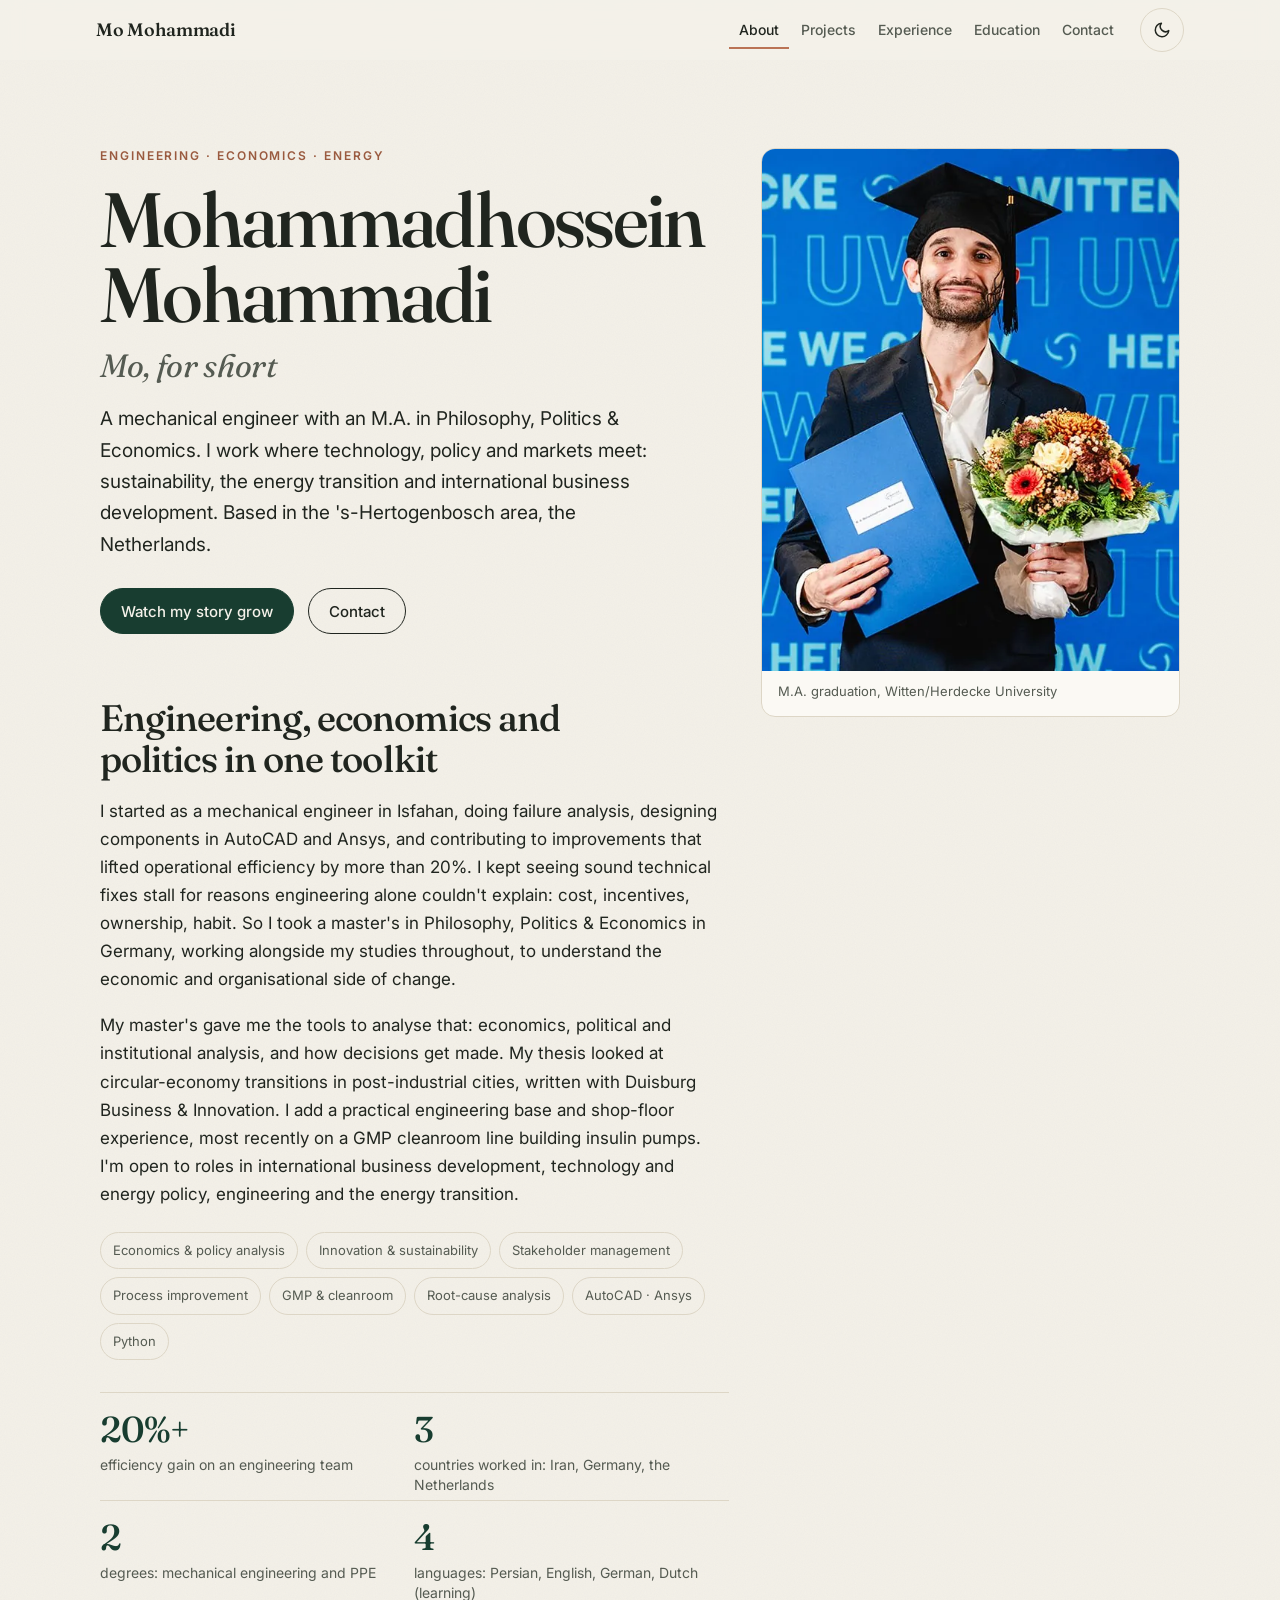
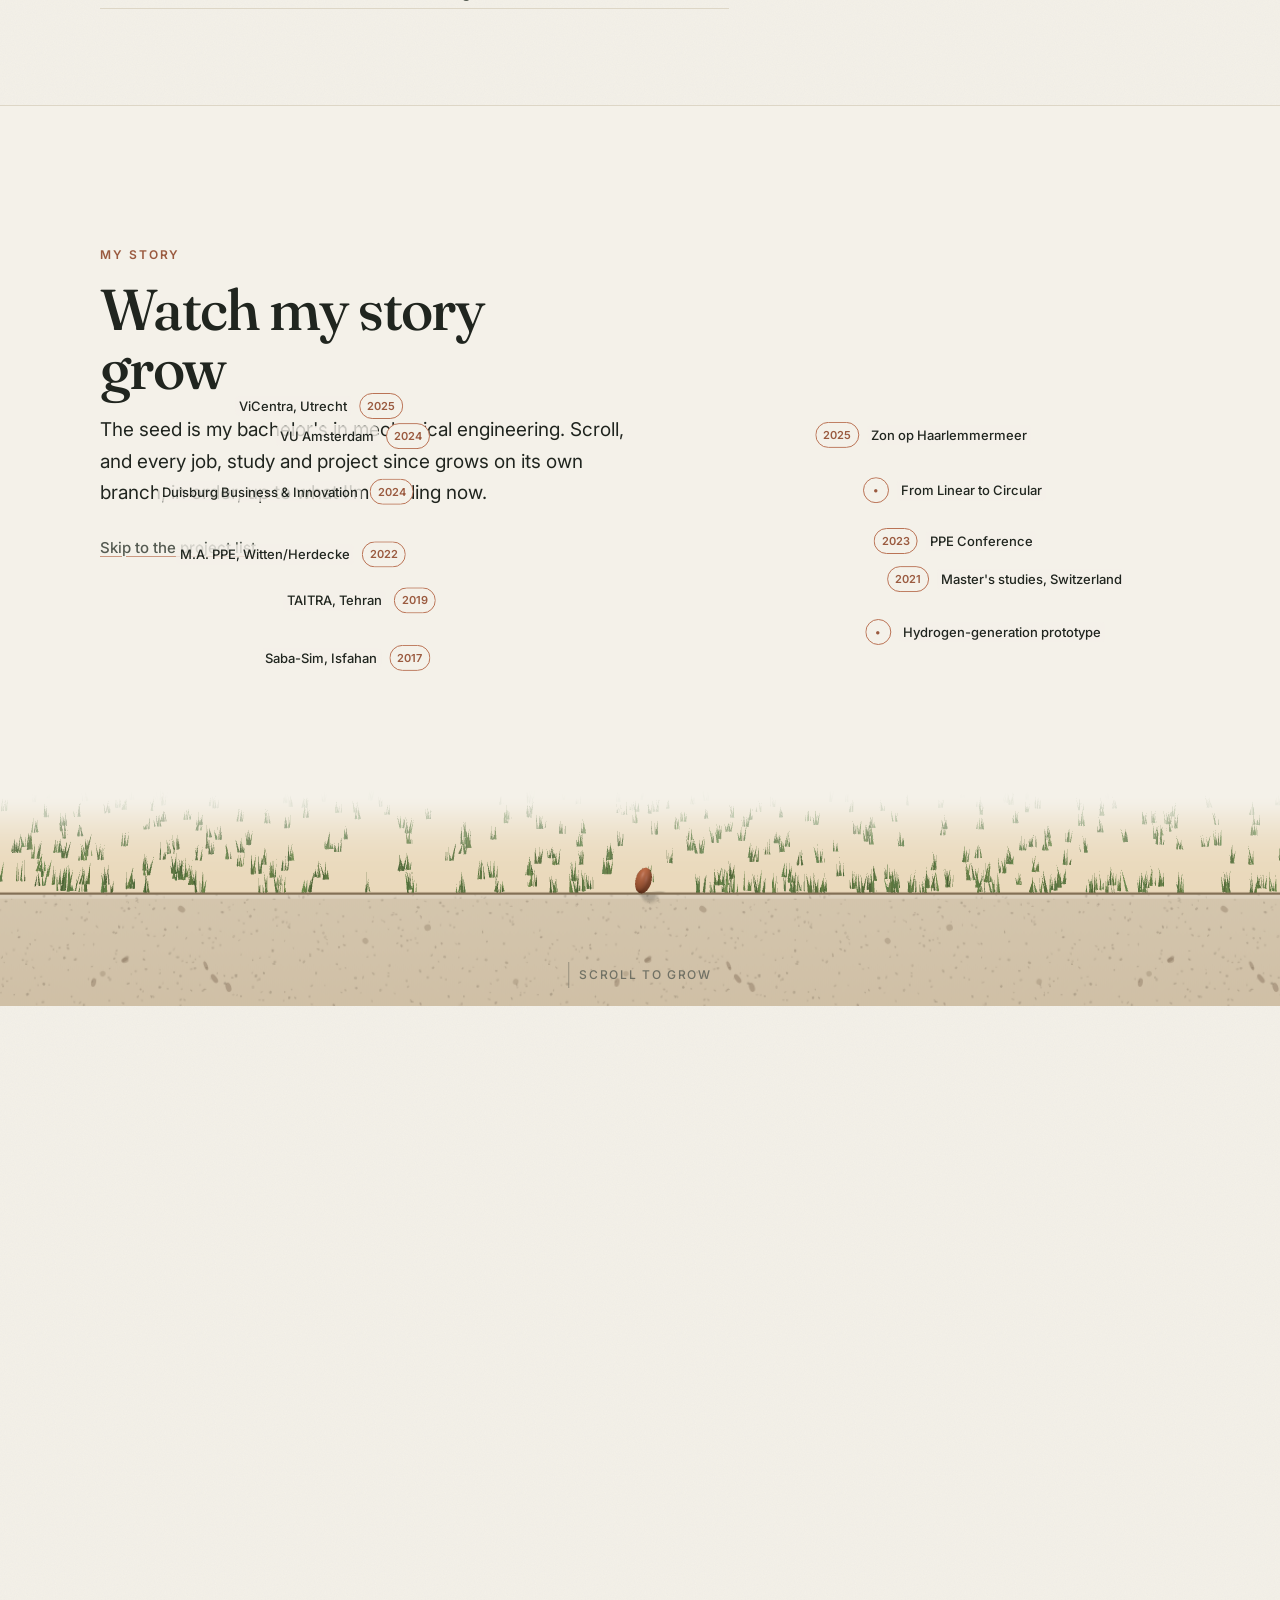
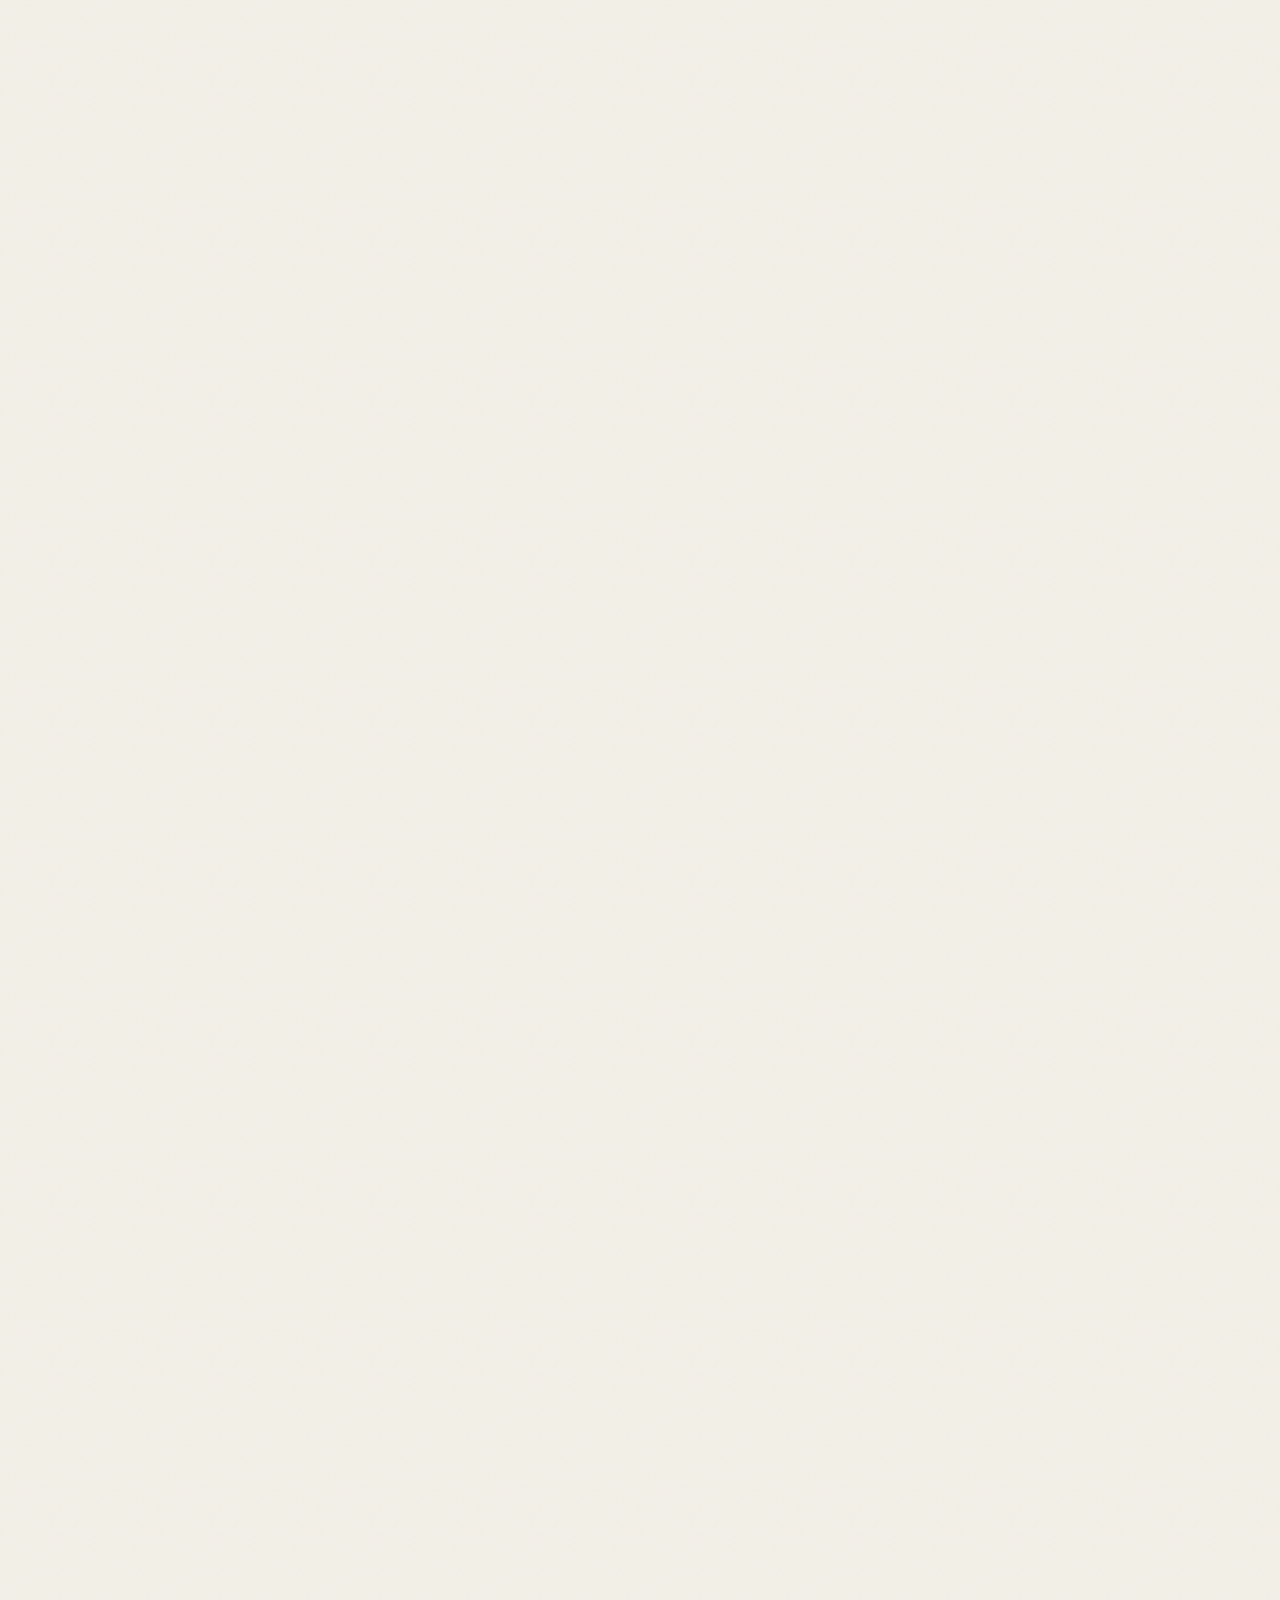
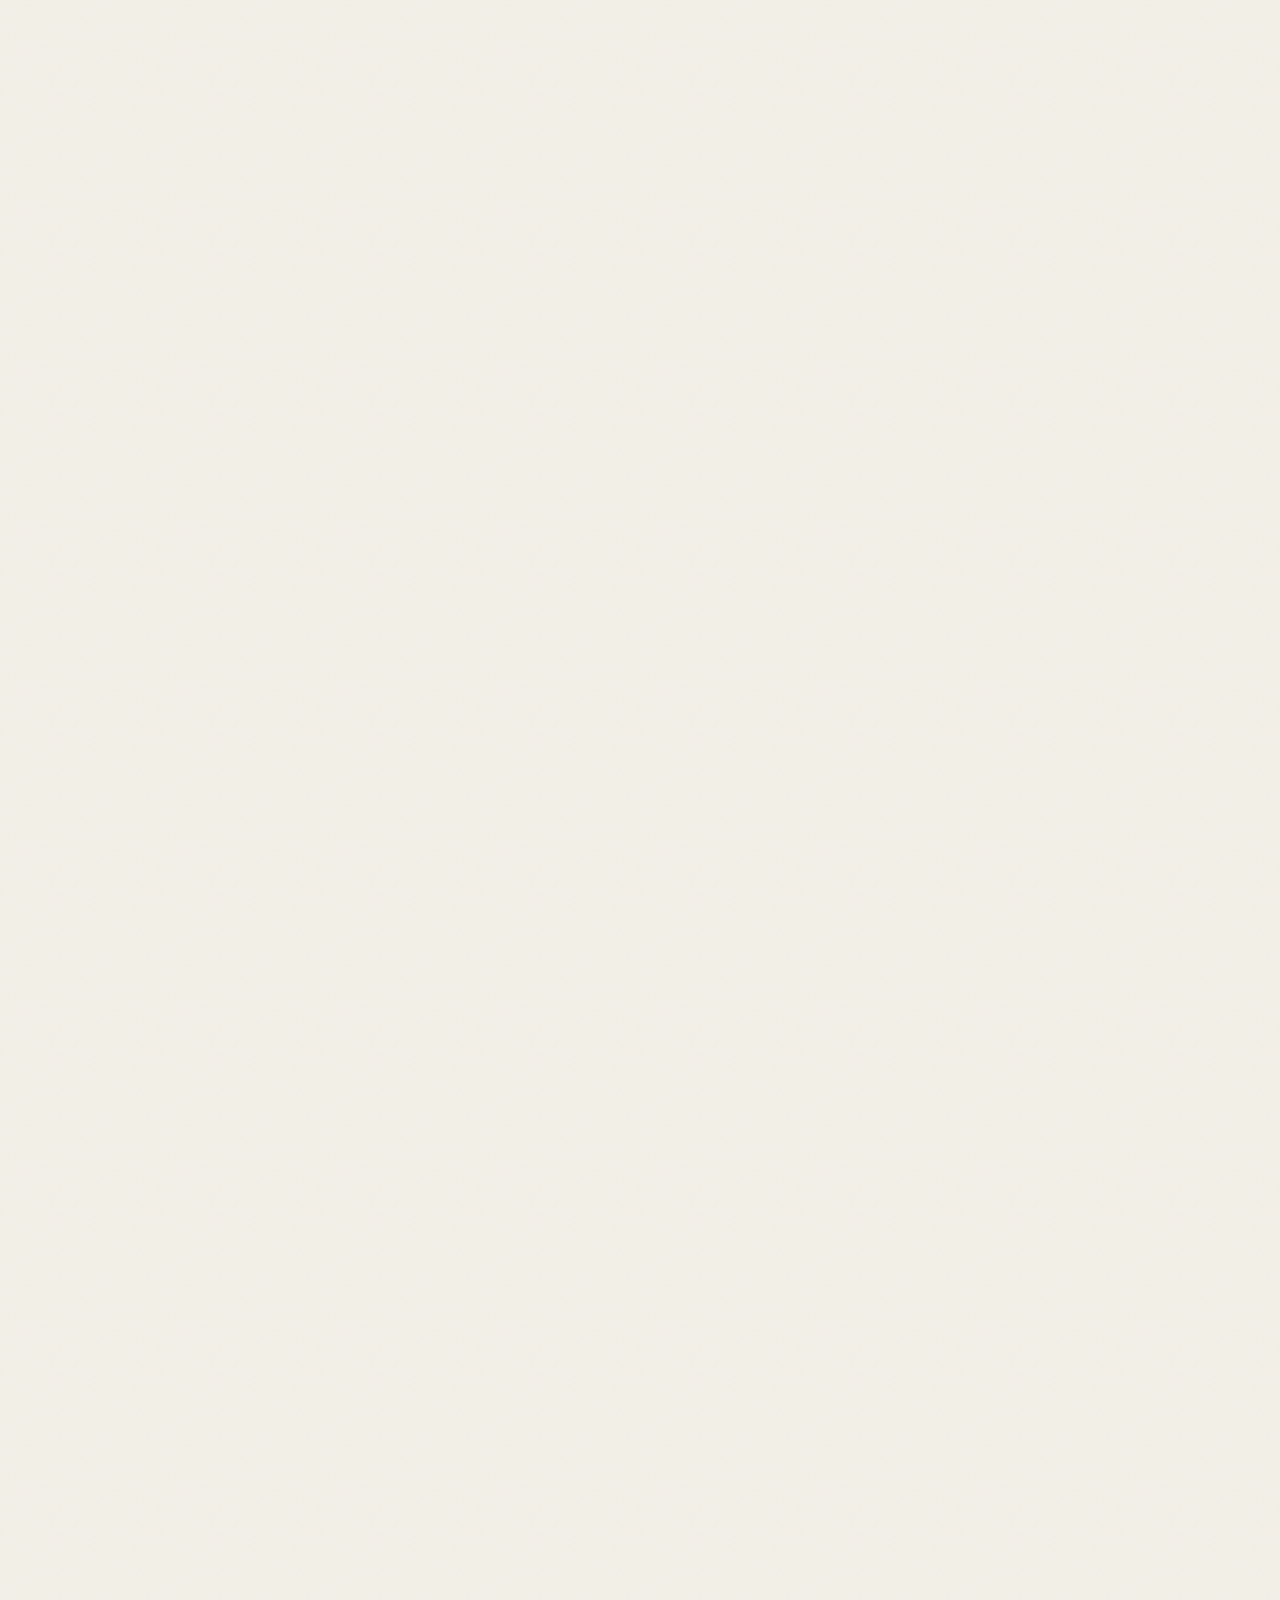
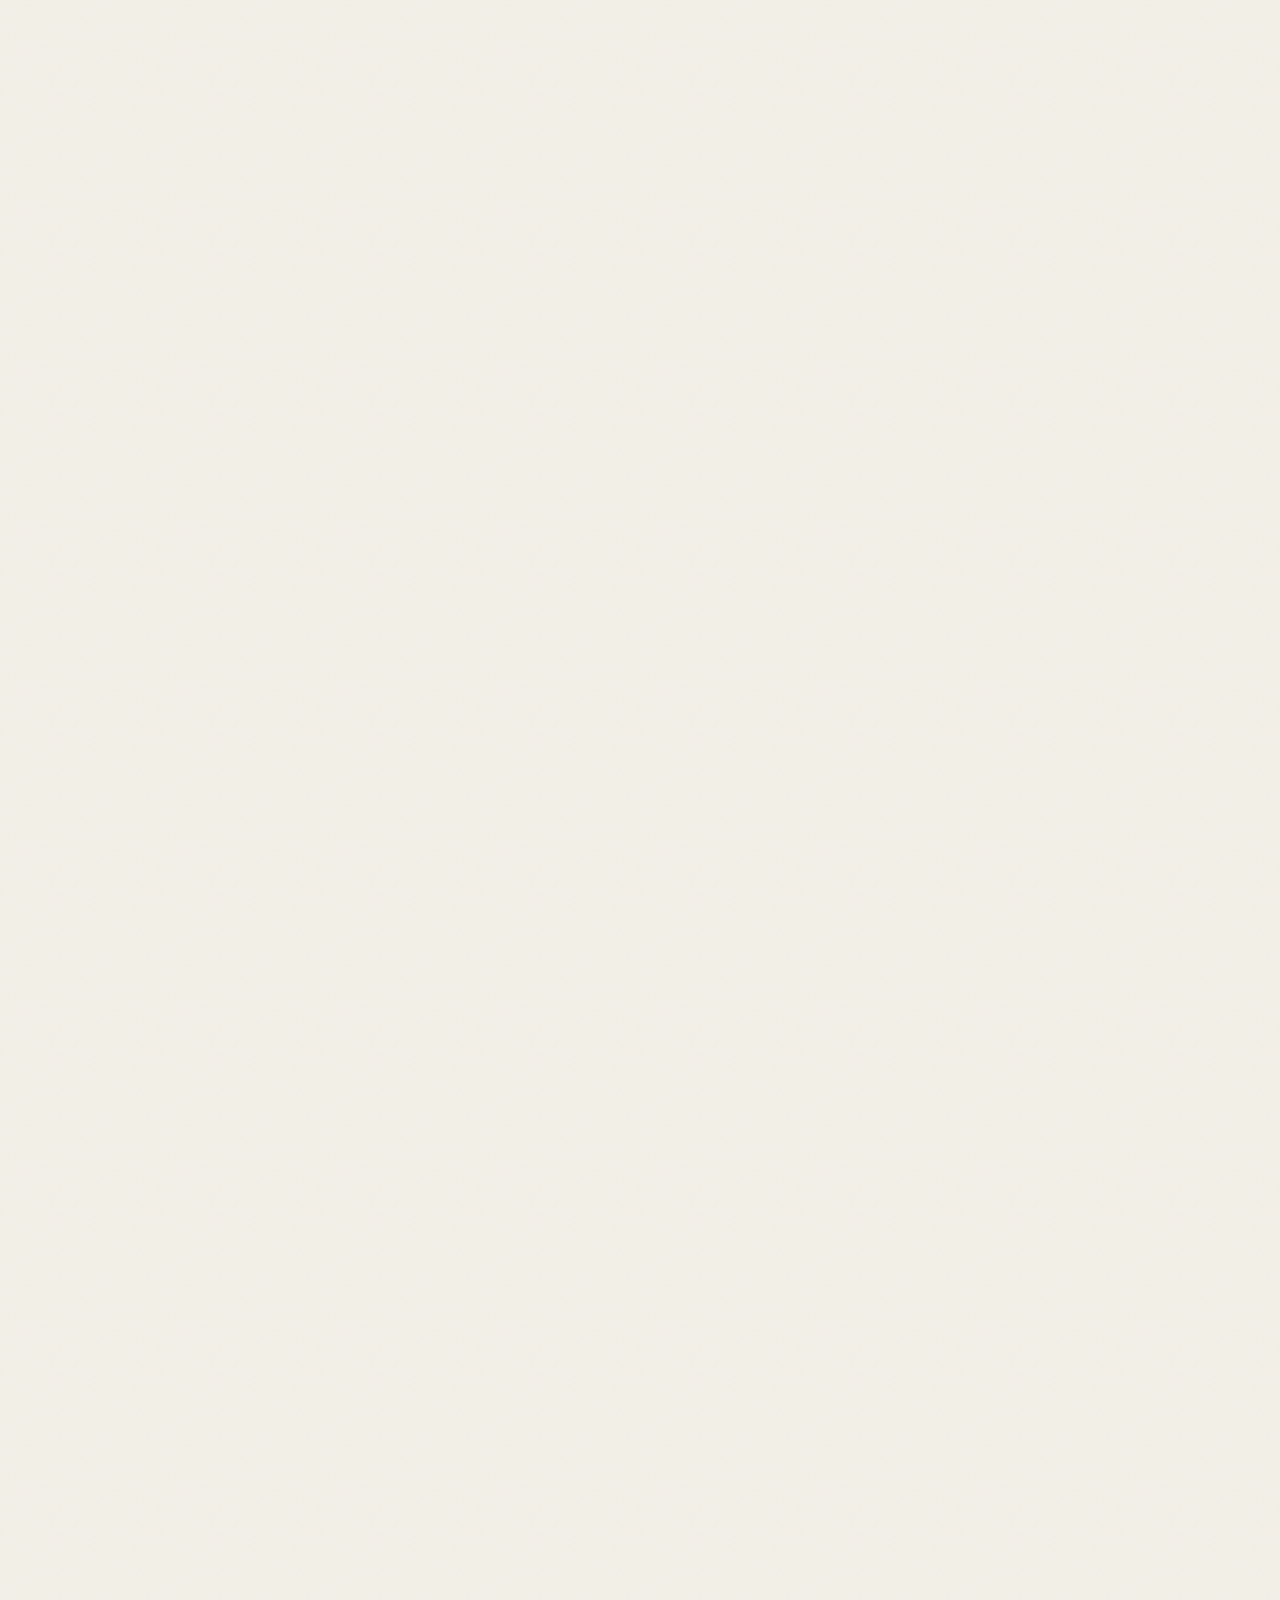
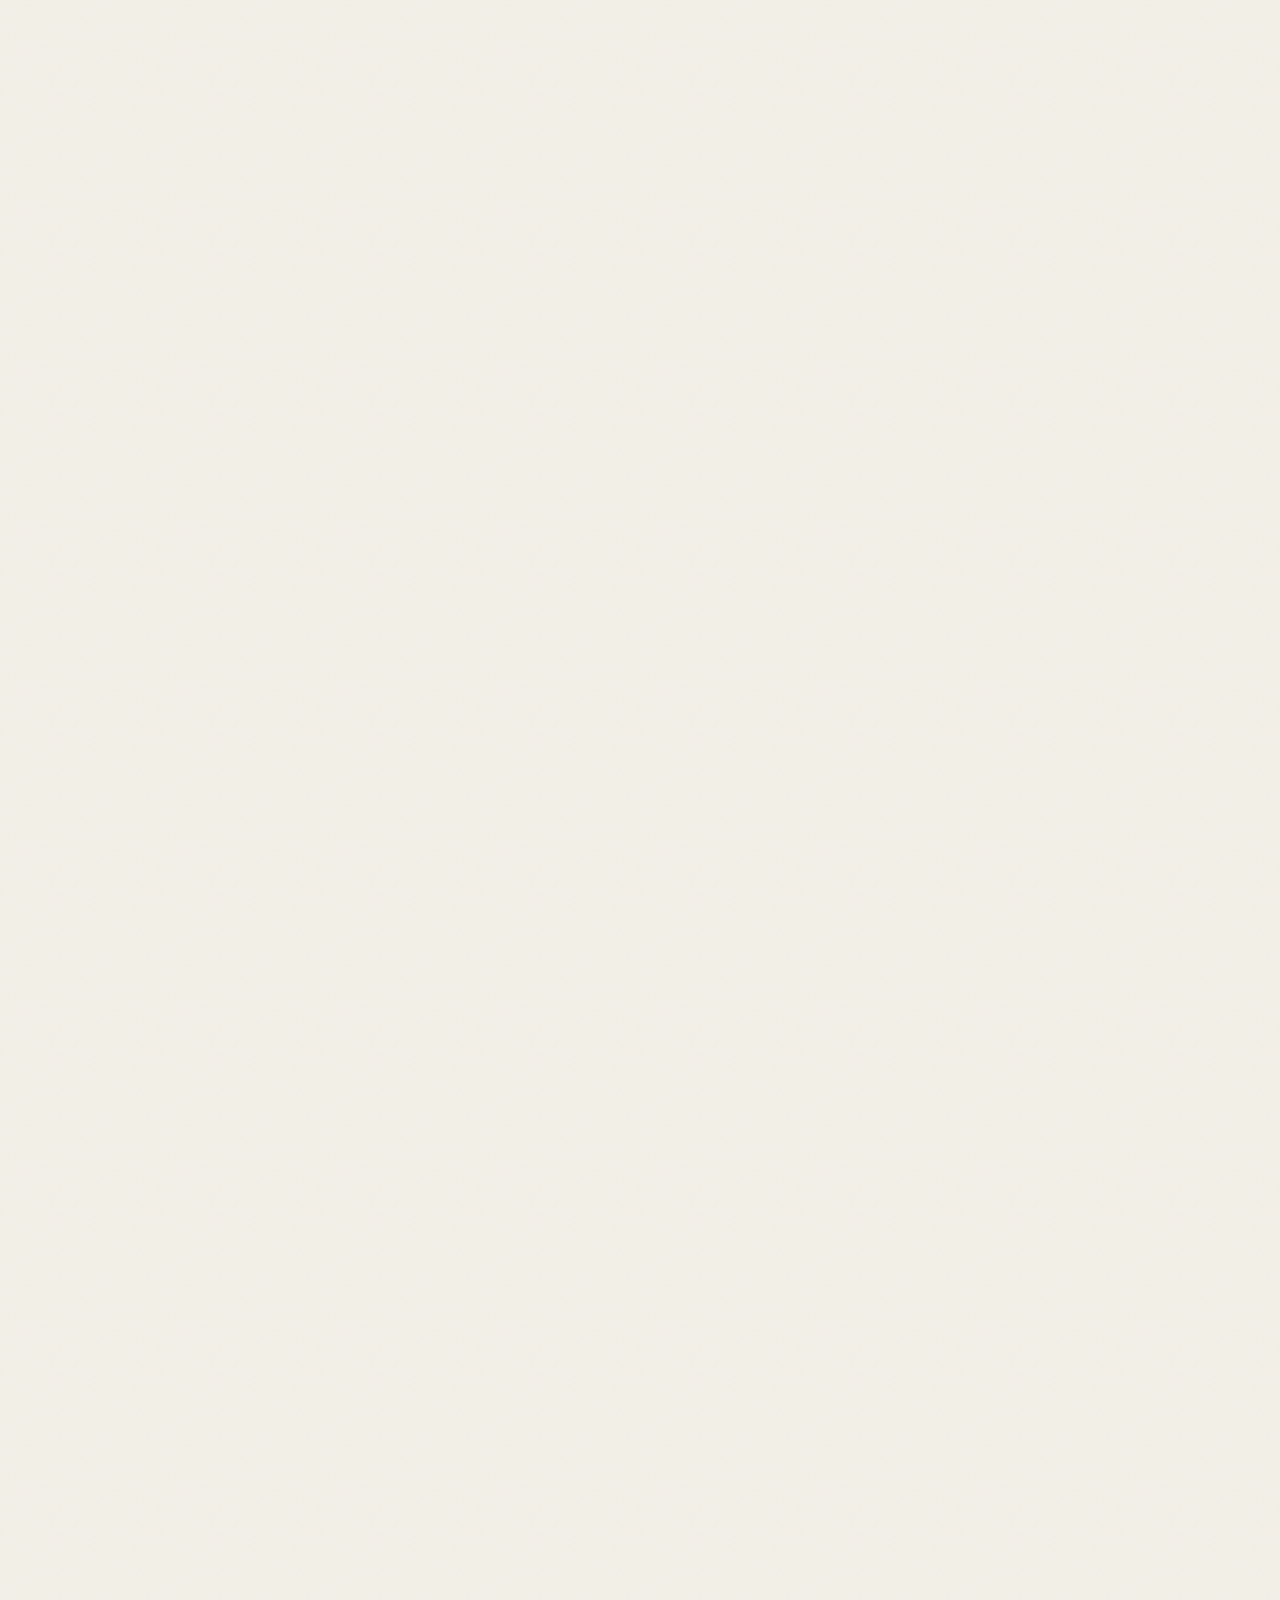
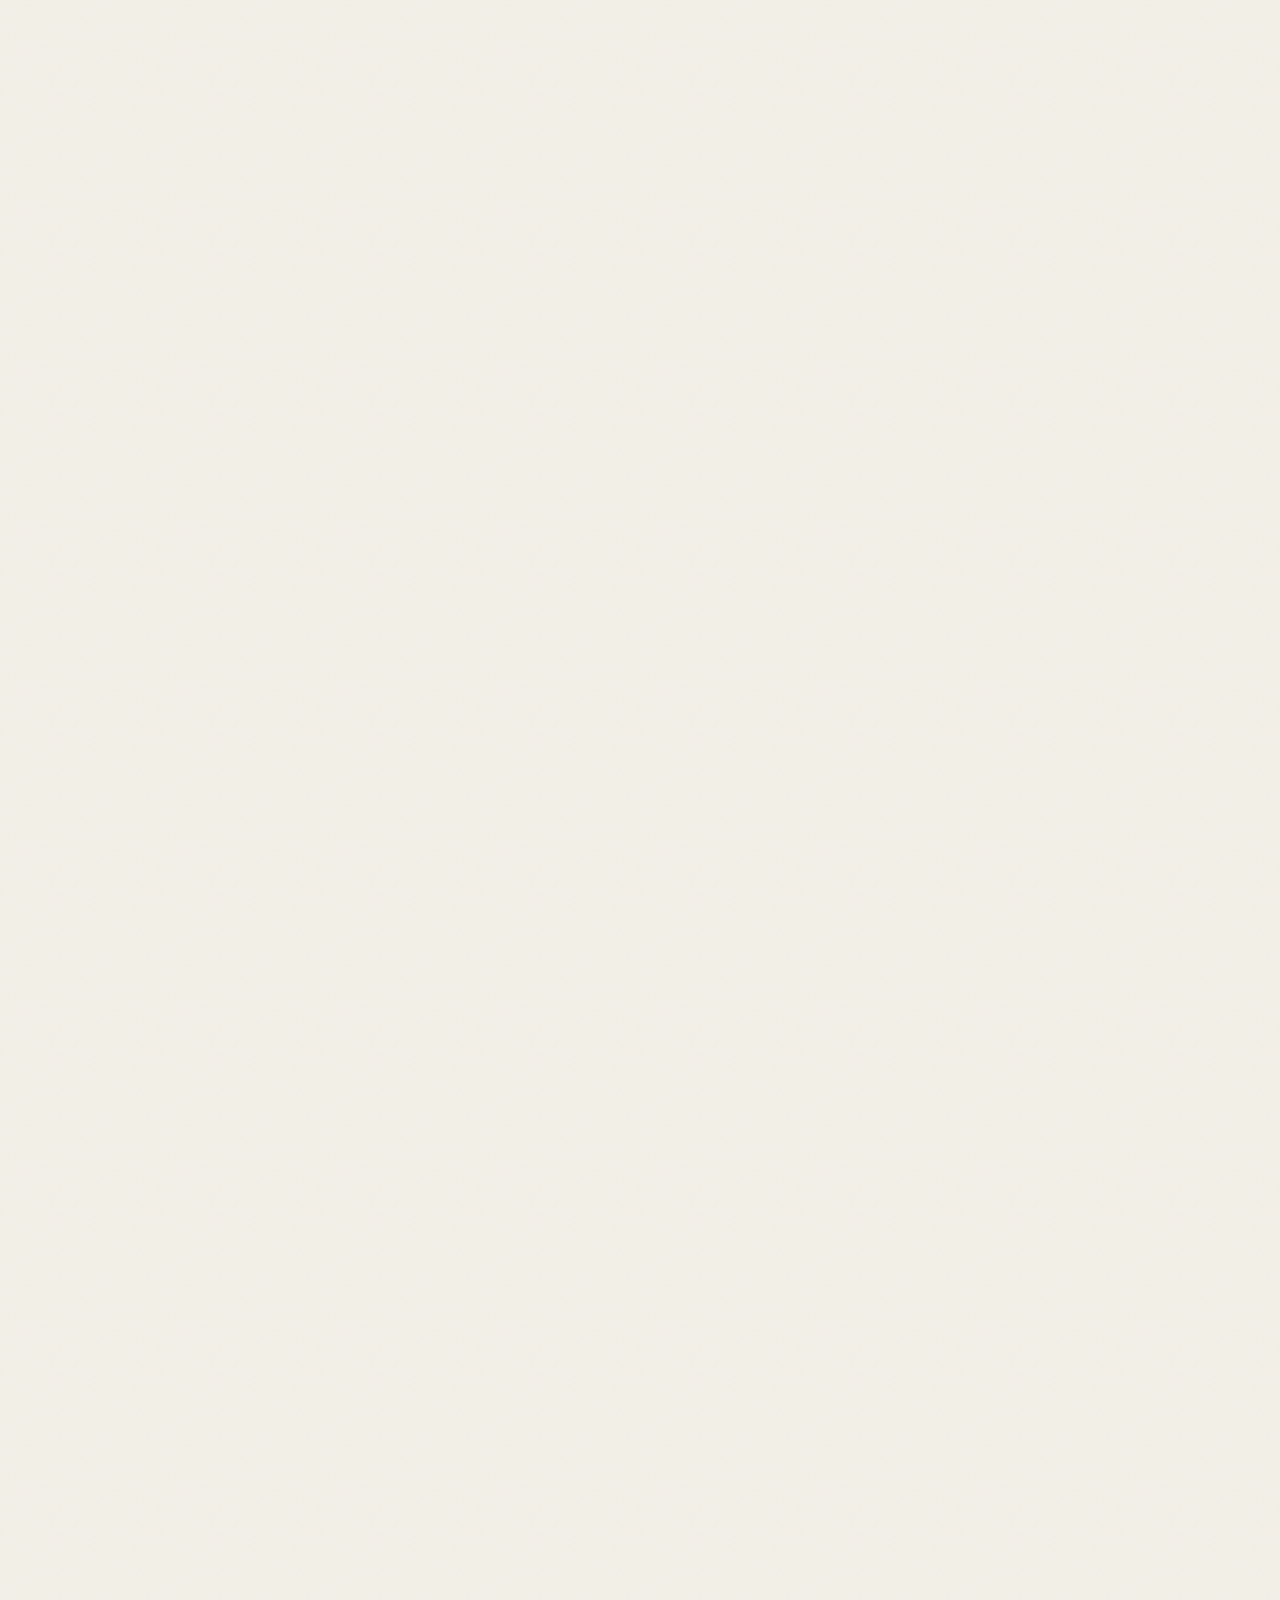
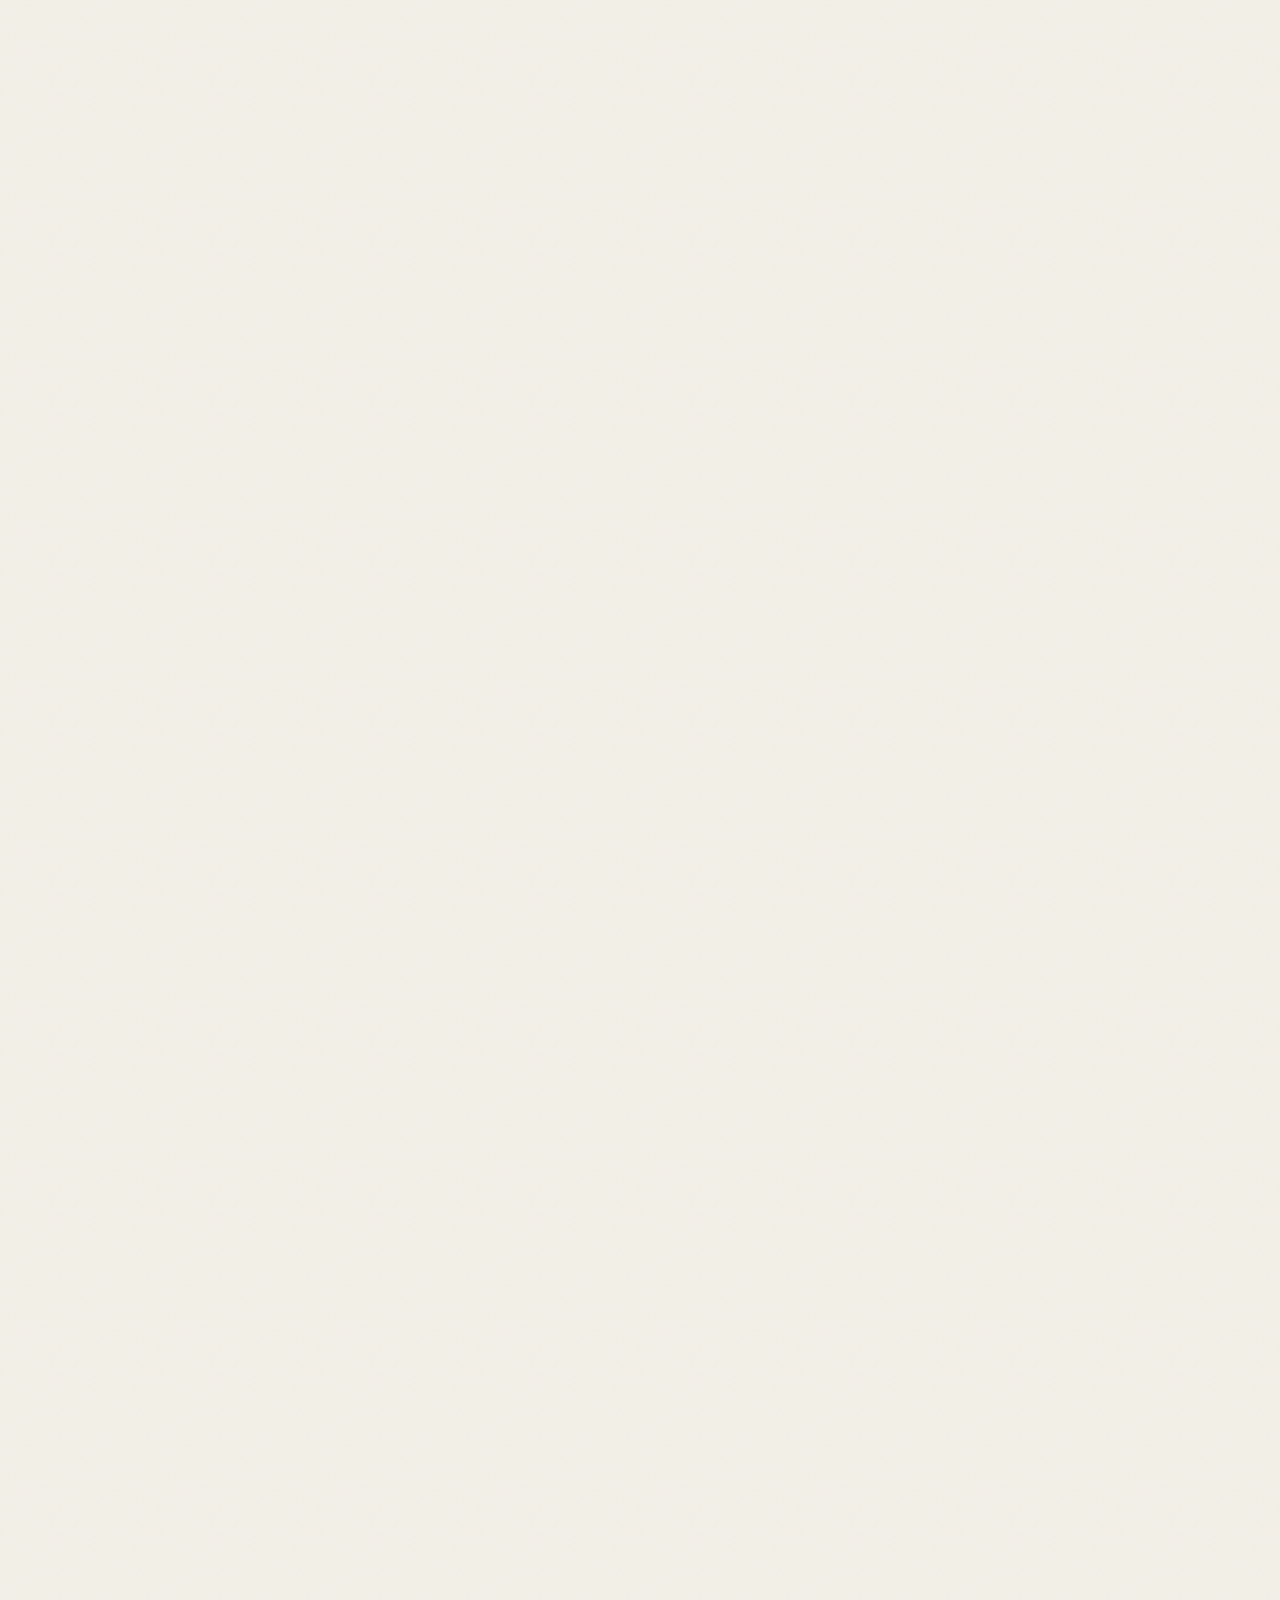
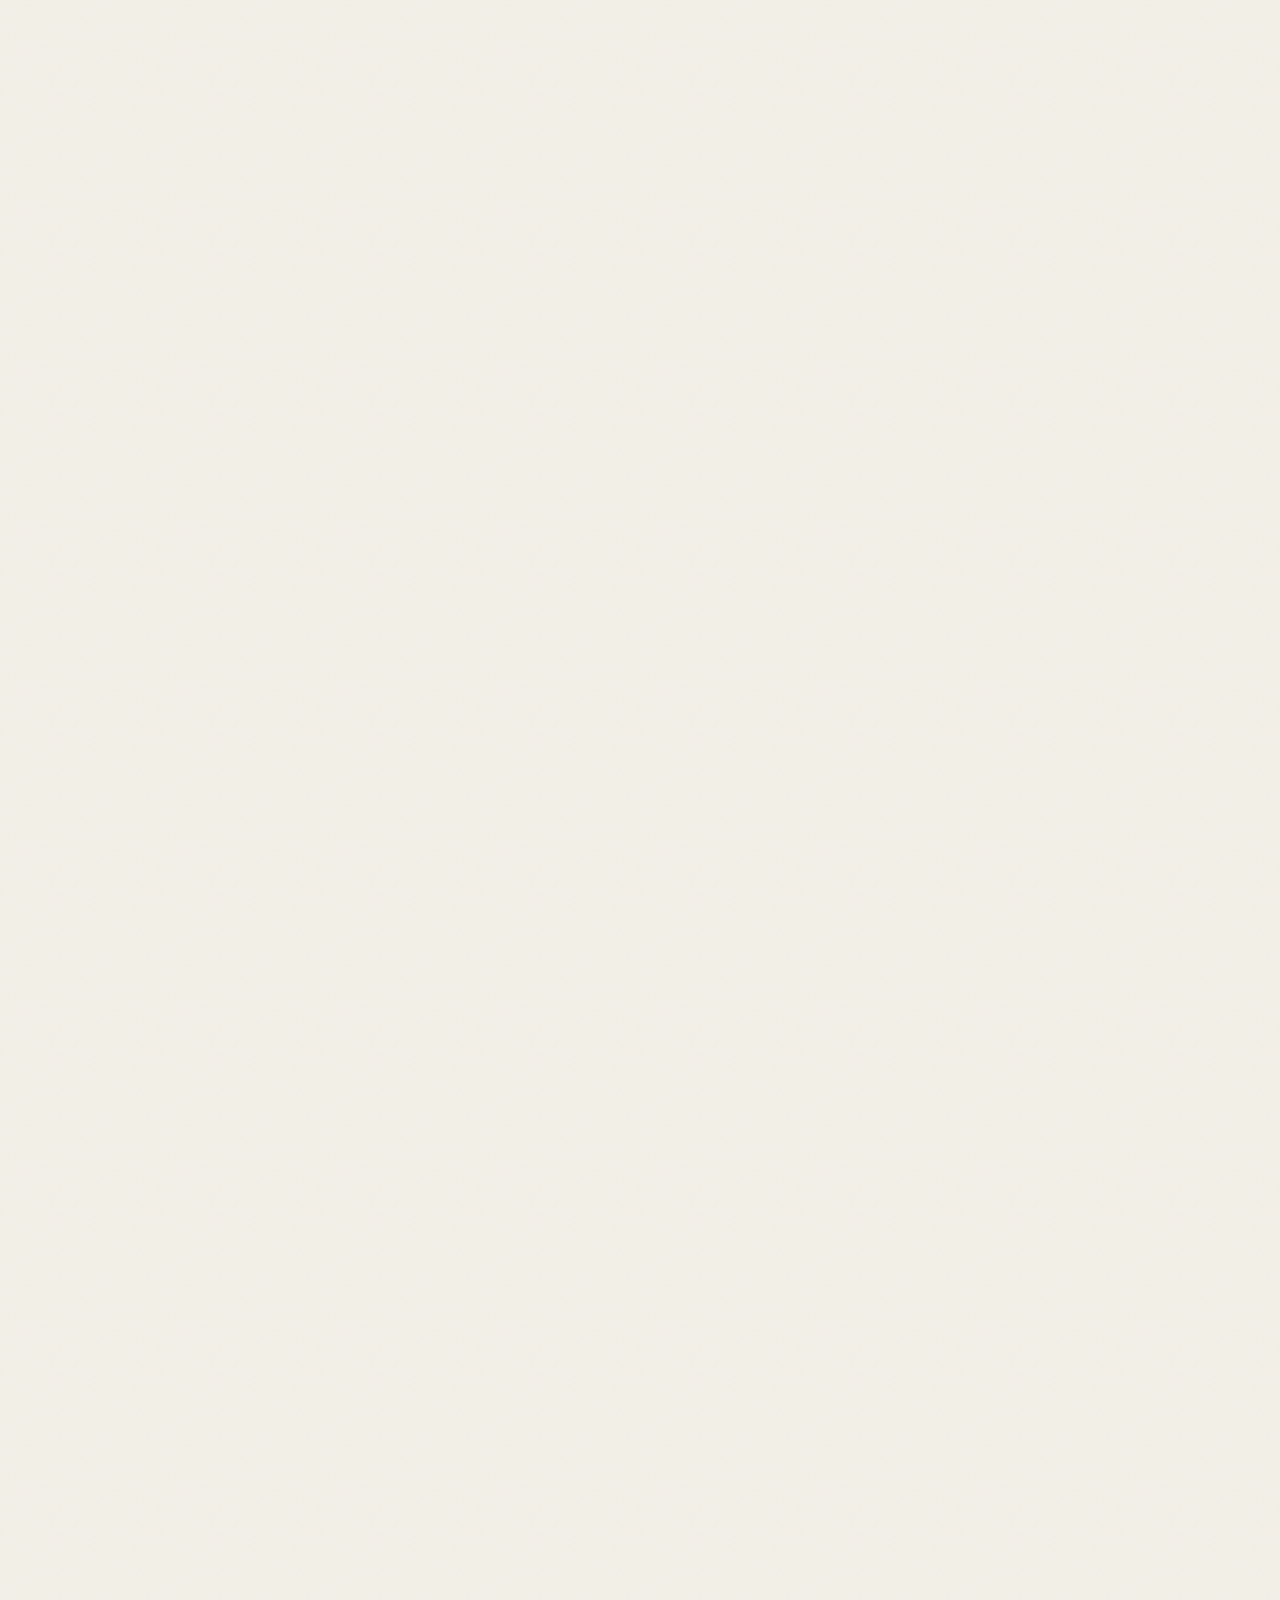
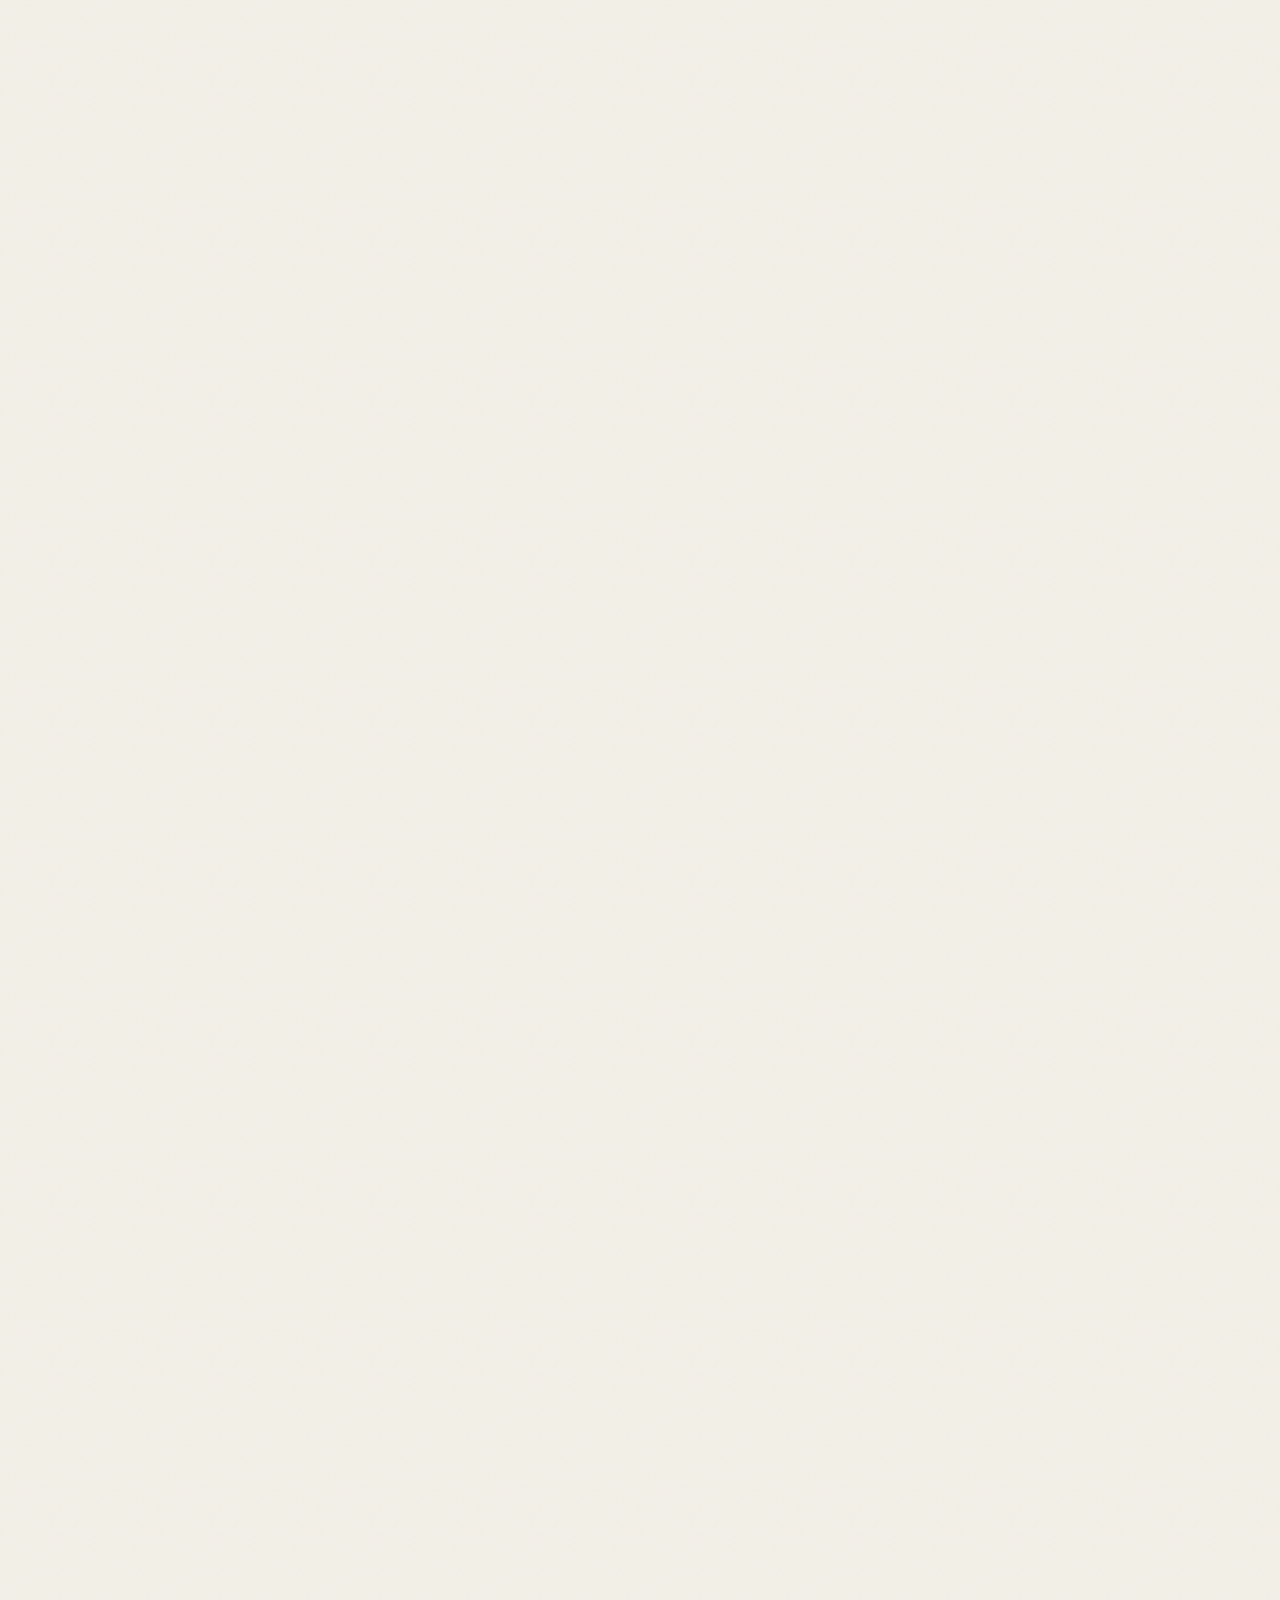
==== commit a8115588: "Merge pull request #15 from realmohere/claude/daily-2026-11-27 Daily: a proper link-preview card, fr" ====
--- a/index.html
+++ b/index.html
@@ -15,16 +15,16 @@
 <meta property="og:site_name" content="Mohammadhossein Mohammadi">
 <meta property="og:title" content="Mohammadhossein Mohammadi | Economics Graduate (M.A. PPE) &amp; Mechanical Engineer">
 <meta property="og:description" content="M.A. Philosophy, Politics &amp; Economics with a mechanical engineering base. Innovation, sustainability, policy, strategy and engineering, in the Netherlands.">
-<meta property="og:image" content="https://momohammadi.nl/mo.jpg">
-<meta property="og:image:width" content="560">
-<meta property="og:image:height" content="700">
-<meta property="og:image:alt" content="Portrait of Mohammadhossein Mohammadi, economics graduate and mechanical engineer">
+<meta property="og:image" content="https://momohammadi.nl/og-card.jpg">
+<meta property="og:image:width" content="1200">
+<meta property="og:image:height" content="630">
+<meta property="og:image:alt" content="Mohammadhossein Mohammadi at his M.A. graduation, with his name and momohammadi.nl">
 <meta property="profile:first_name" content="Mohammadhossein">
 <meta property="profile:last_name" content="Mohammadi">
 <meta name="twitter:card" content="summary_large_image">
 <meta name="twitter:title" content="Mohammadhossein Mohammadi | Economics Graduate (M.A. PPE) &amp; Mechanical Engineer">
-<meta name="twitter:image" content="https://momohammadi.nl/mo.jpg">
-<meta name="twitter:image:alt" content="Portrait of Mohammadhossein Mohammadi, economics graduate and mechanical engineer">
+<meta name="twitter:image" content="https://momohammadi.nl/og-card.jpg">
+<meta name="twitter:image:alt" content="Mohammadhossein Mohammadi at his M.A. graduation, with his name and momohammadi.nl">
 <script type="application/ld+json">
 {
   "@context": "https://schema.org",
@@ -34,7 +34,7 @@
   "name": "Mohammadhossein Mohammadi | Economics Graduate (M.A. PPE) & Mechanical Engineer",
   "inLanguage": "en",
   "dateCreated": "2026-11-19T16:00:00+01:00",
-  "dateModified": "2026-11-24T12:00:00+01:00",
+  "dateModified": "2026-11-26T17:00:00+01:00",
   "mainEntity": {
     "@type": "Person",
     "@id": "https://momohammadi.nl/#mo",
@@ -70,9 +70,9 @@
 </script>
 
 <link rel="icon" href="favicon.svg" type="image/svg+xml">
-<link rel="preload" href="assets/fonts/inter-latin-wght-normal.woff2" as="font" type="font/woff2" crossorigin>
-<link rel="preload" href="assets/fonts/fraunces-latin-opsz-normal.woff2" as="font" type="font/woff2" crossorigin>
-<link rel="stylesheet" href="assets/fonts.css">
+<link rel="preconnect" href="https://fonts.googleapis.com">
+<link rel="preconnect" href="https://fonts.gstatic.com" crossorigin>
+<link rel="stylesheet" href="https://fonts.googleapis.com/css2?family=Fraunces:ital,opsz,wght@0,9..144,400;0,9..144,500;0,9..144,560;1,9..144,400&family=Inter:wght@400;500;600&display=swap">
 <link rel="stylesheet" href="assets/site.css">
 <script>try{var t=localStorage.getItem('theme');if(t)document.documentElement.setAttribute('data-theme',t)}catch(e){}</script>
 </head>
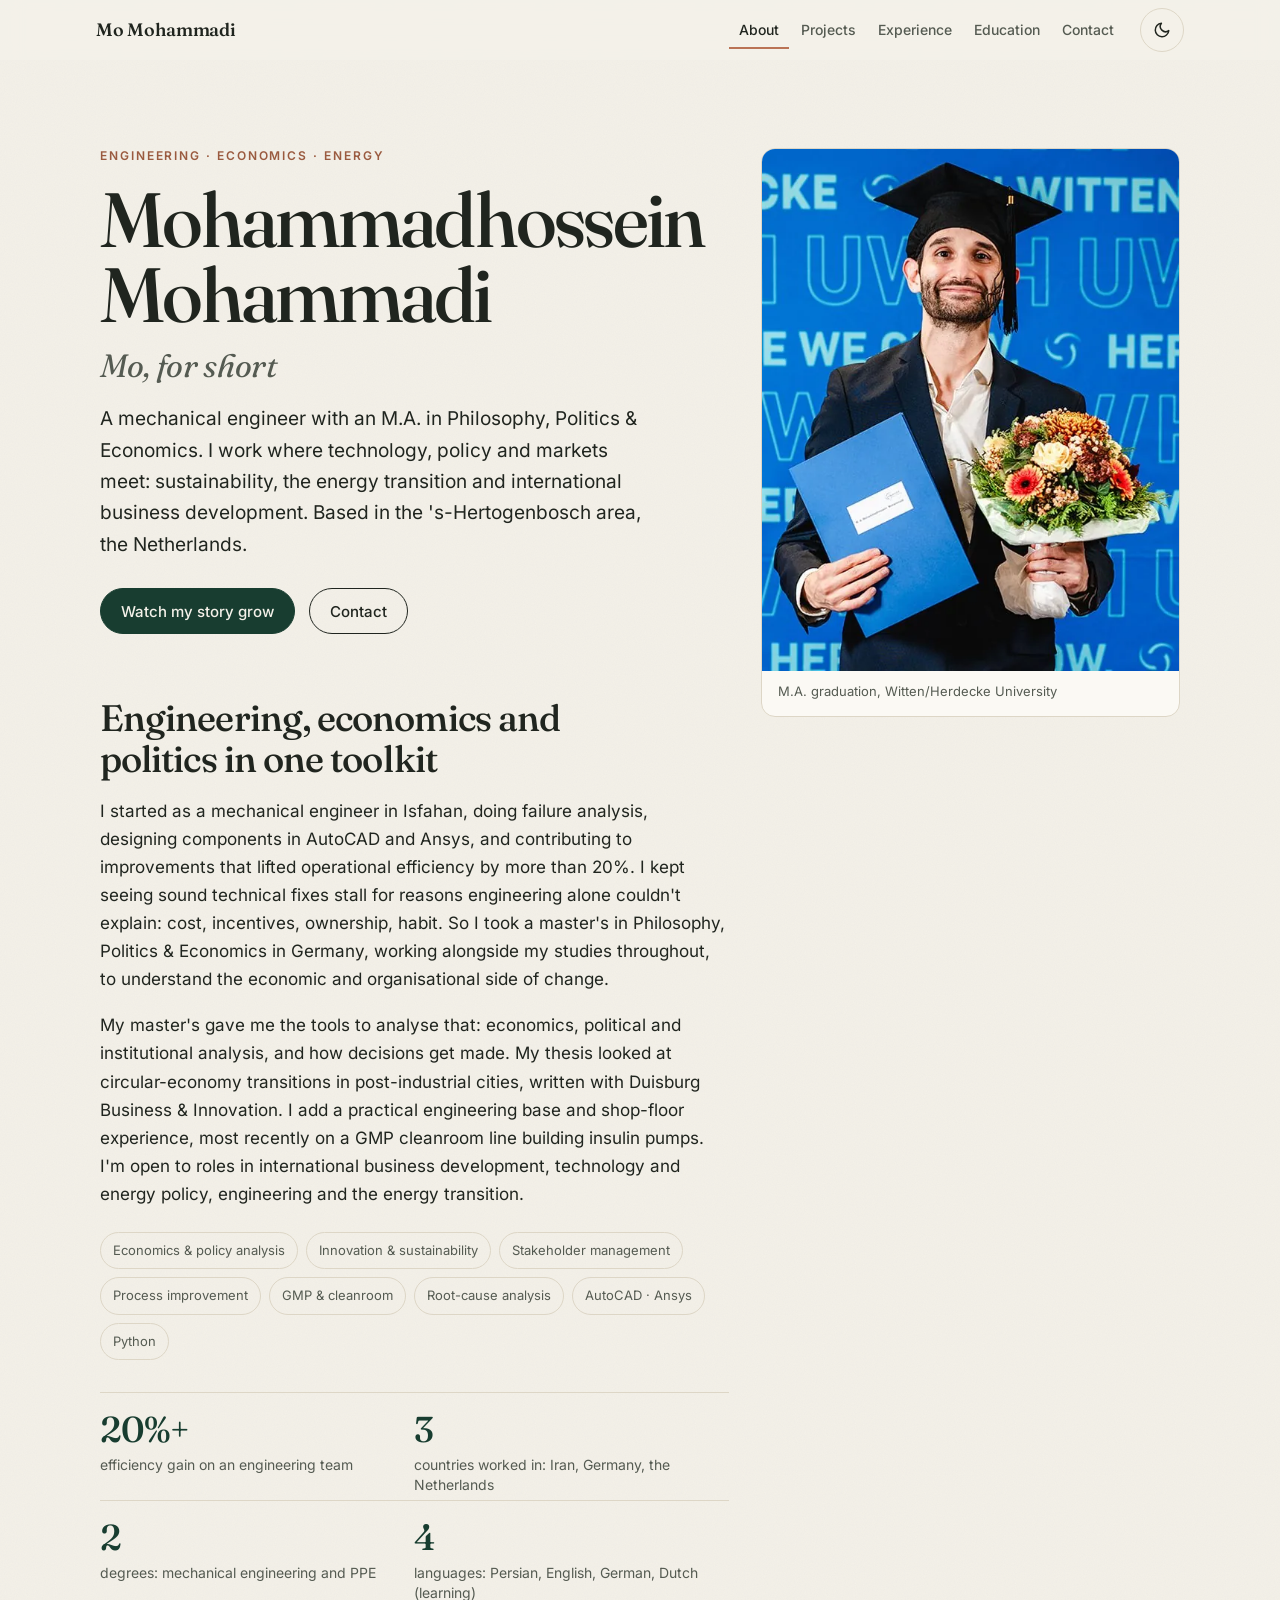
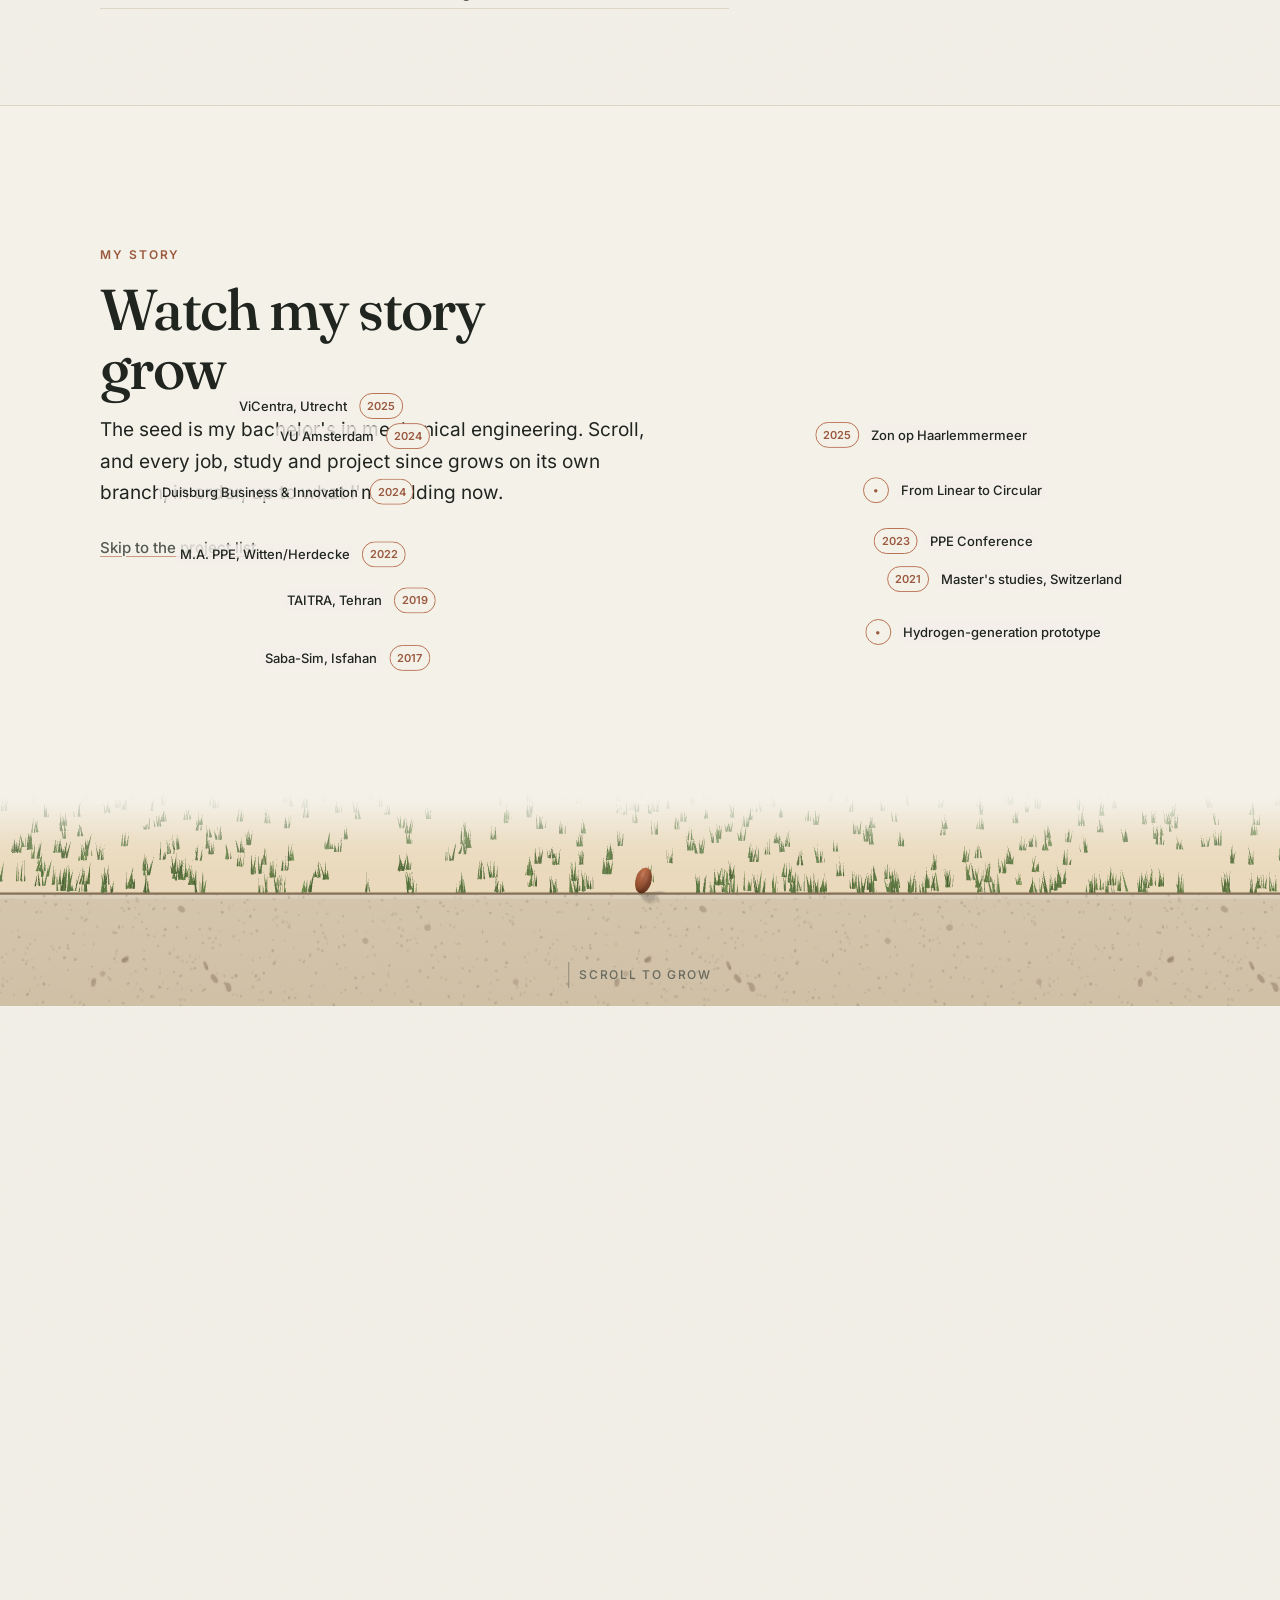
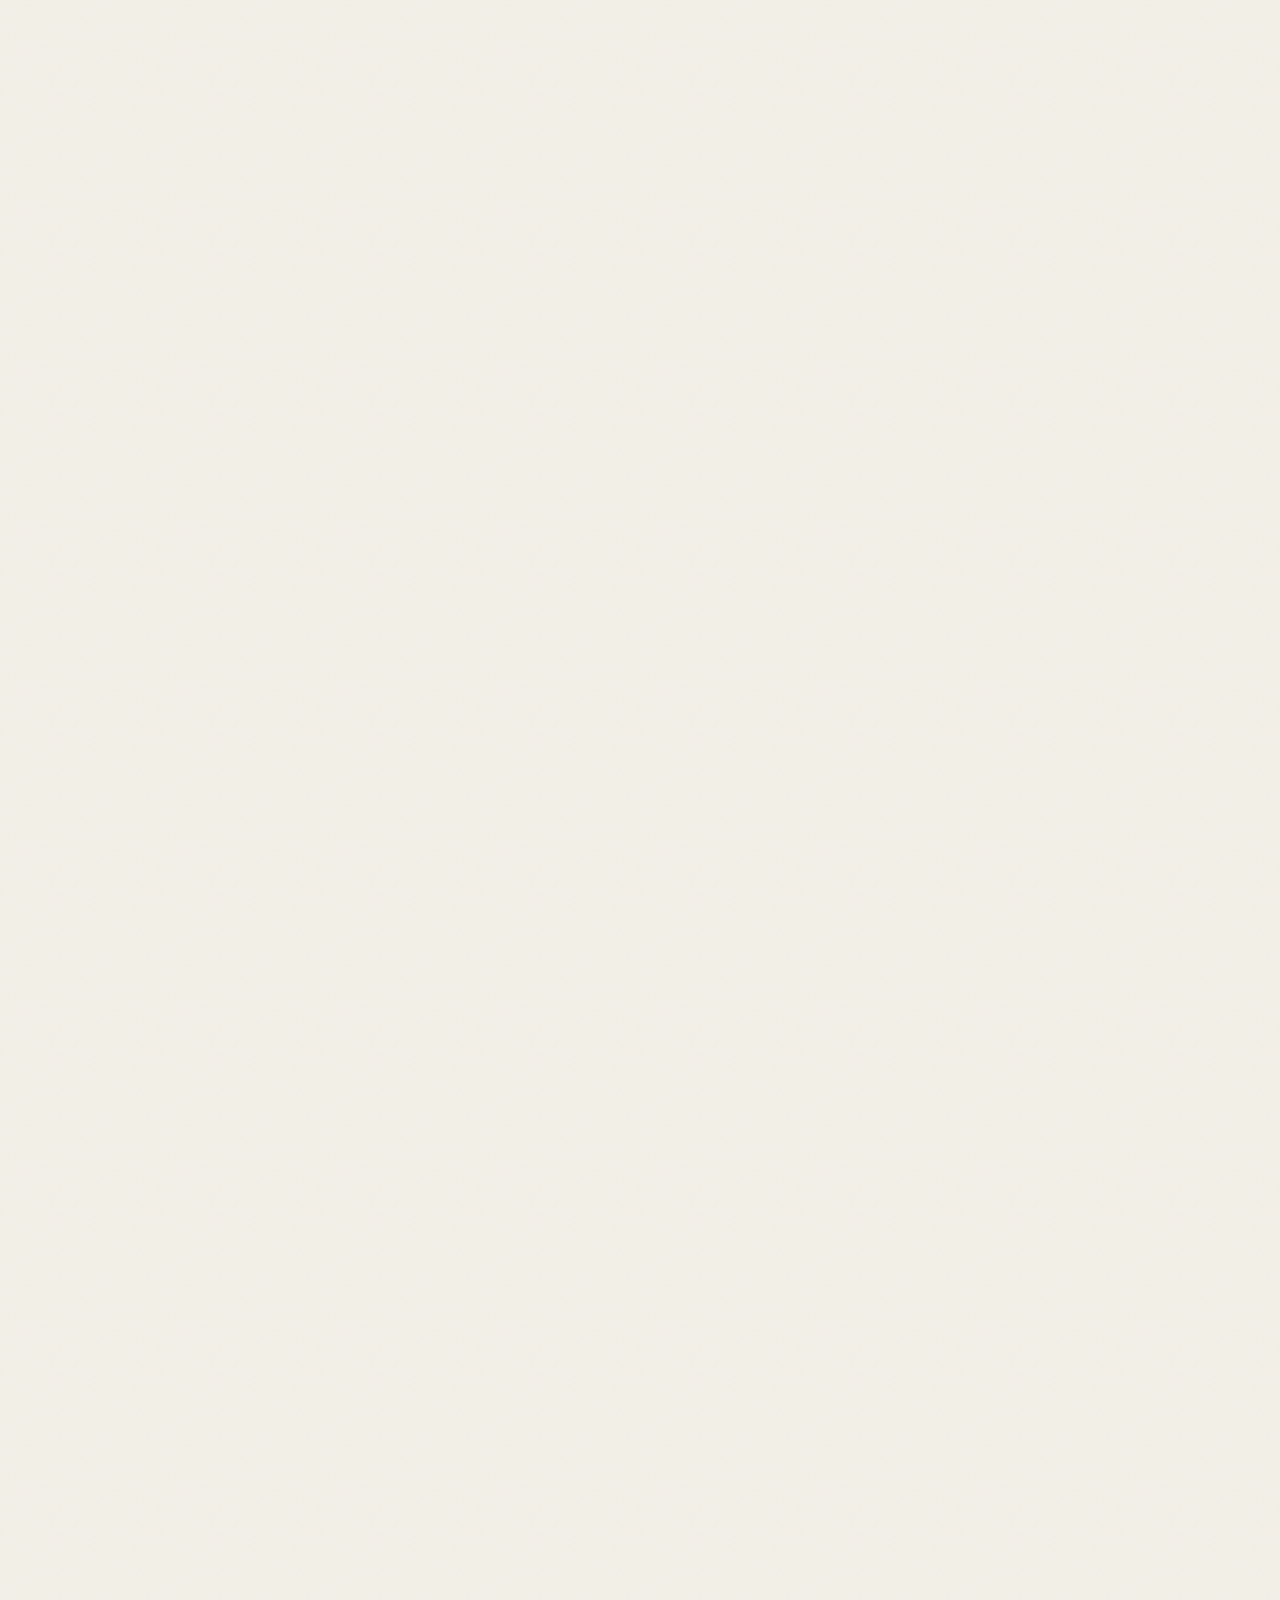
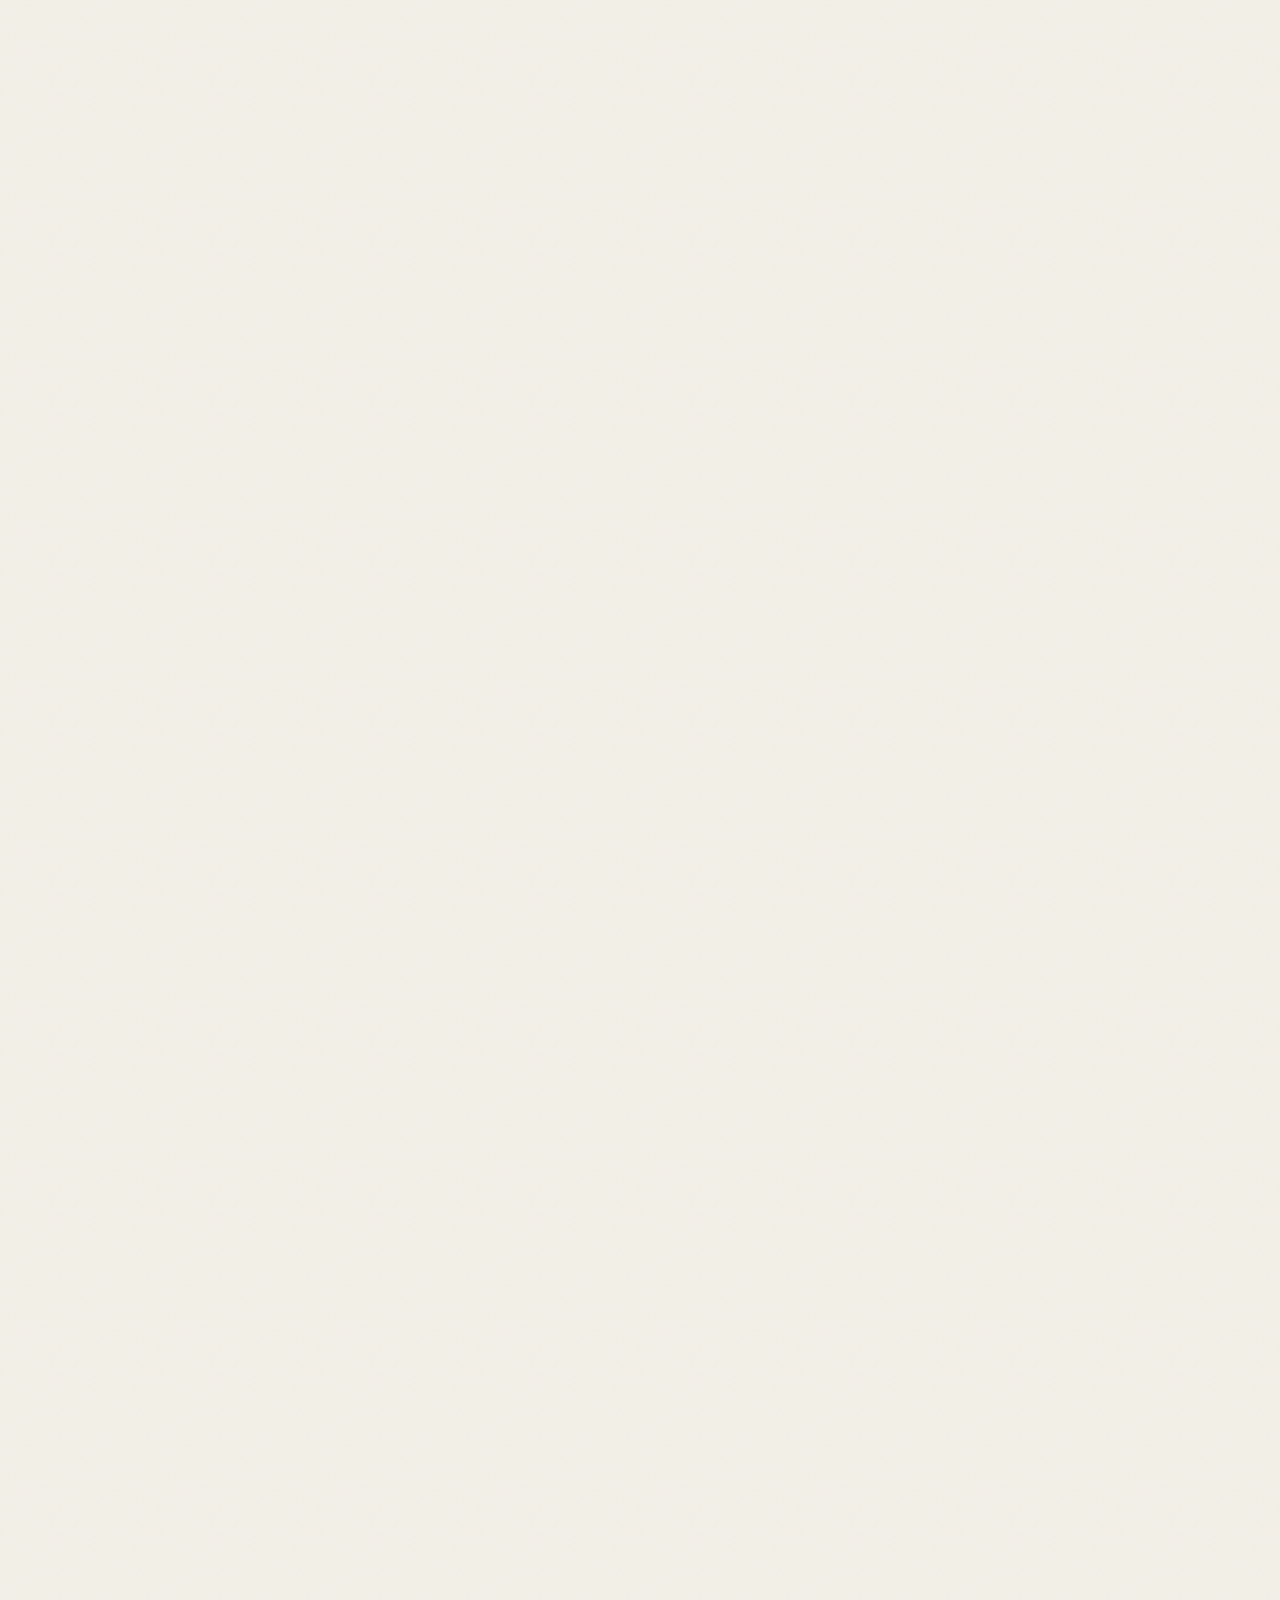
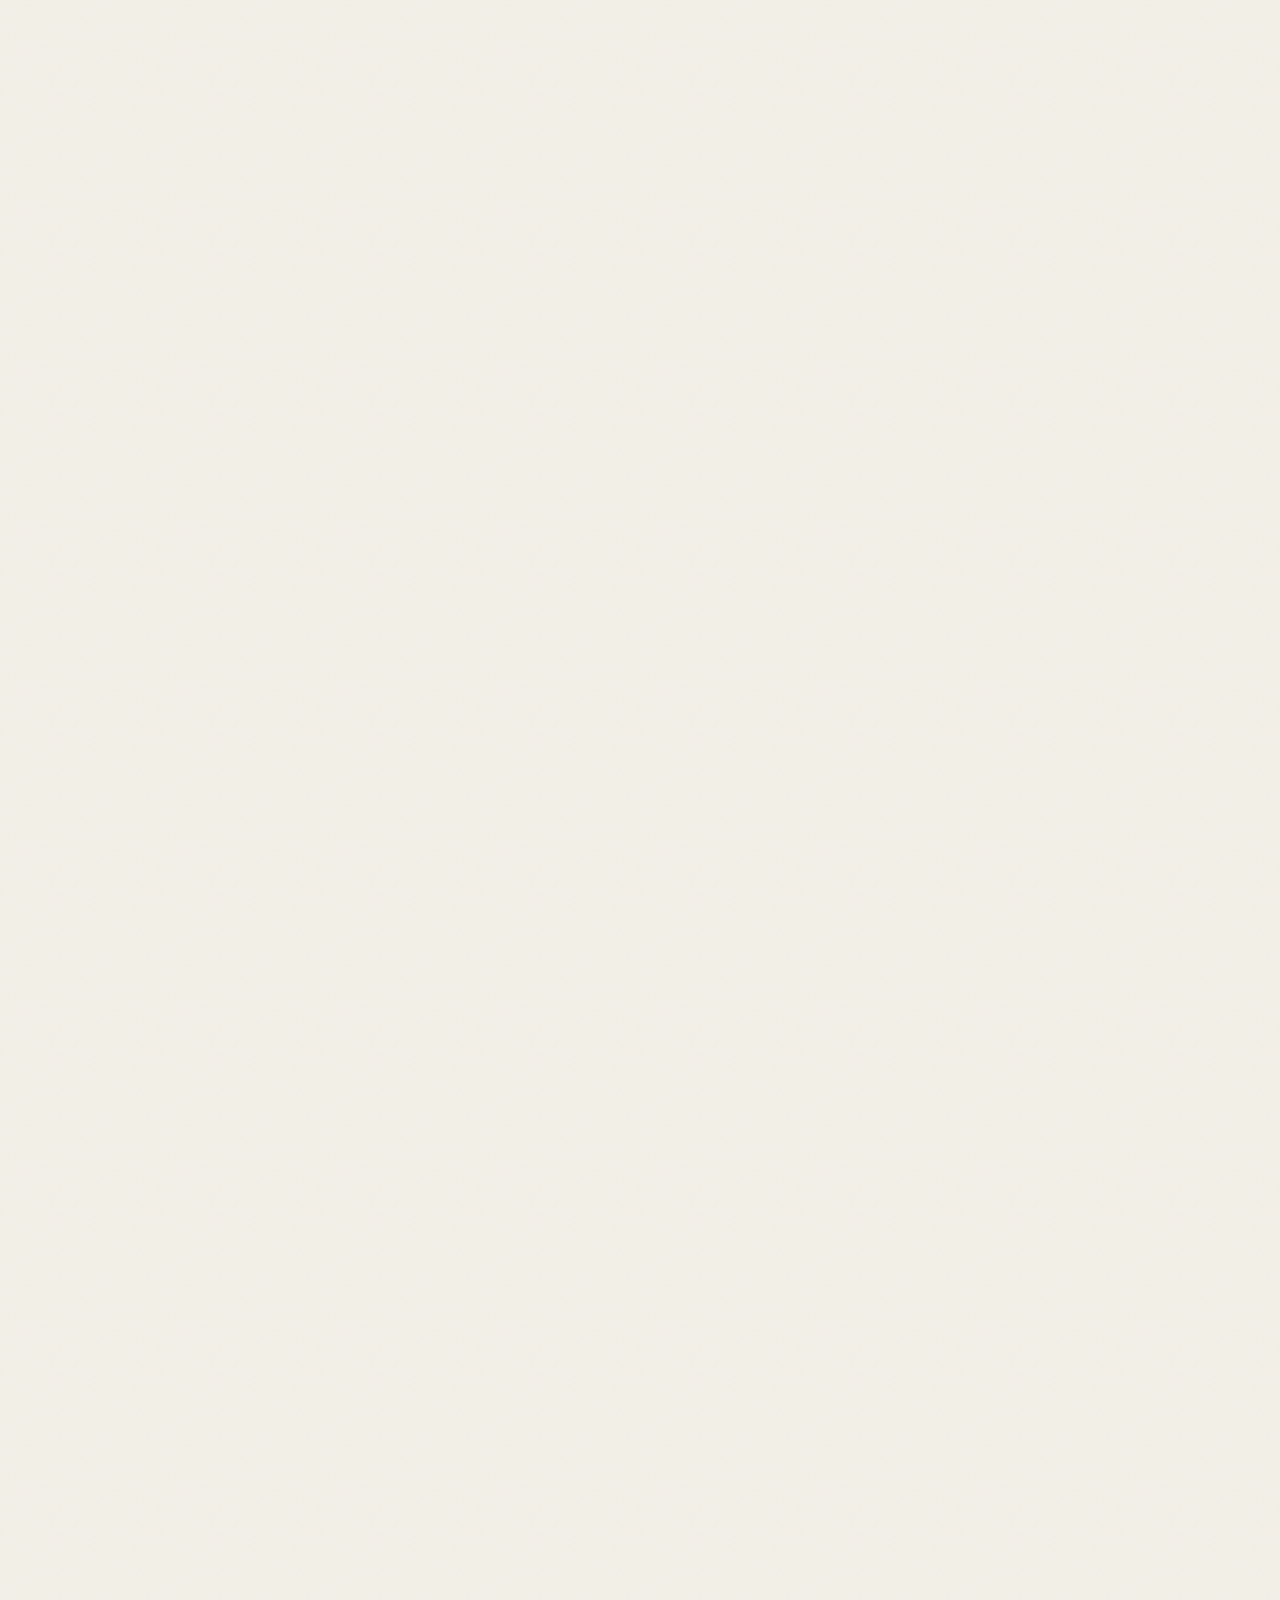
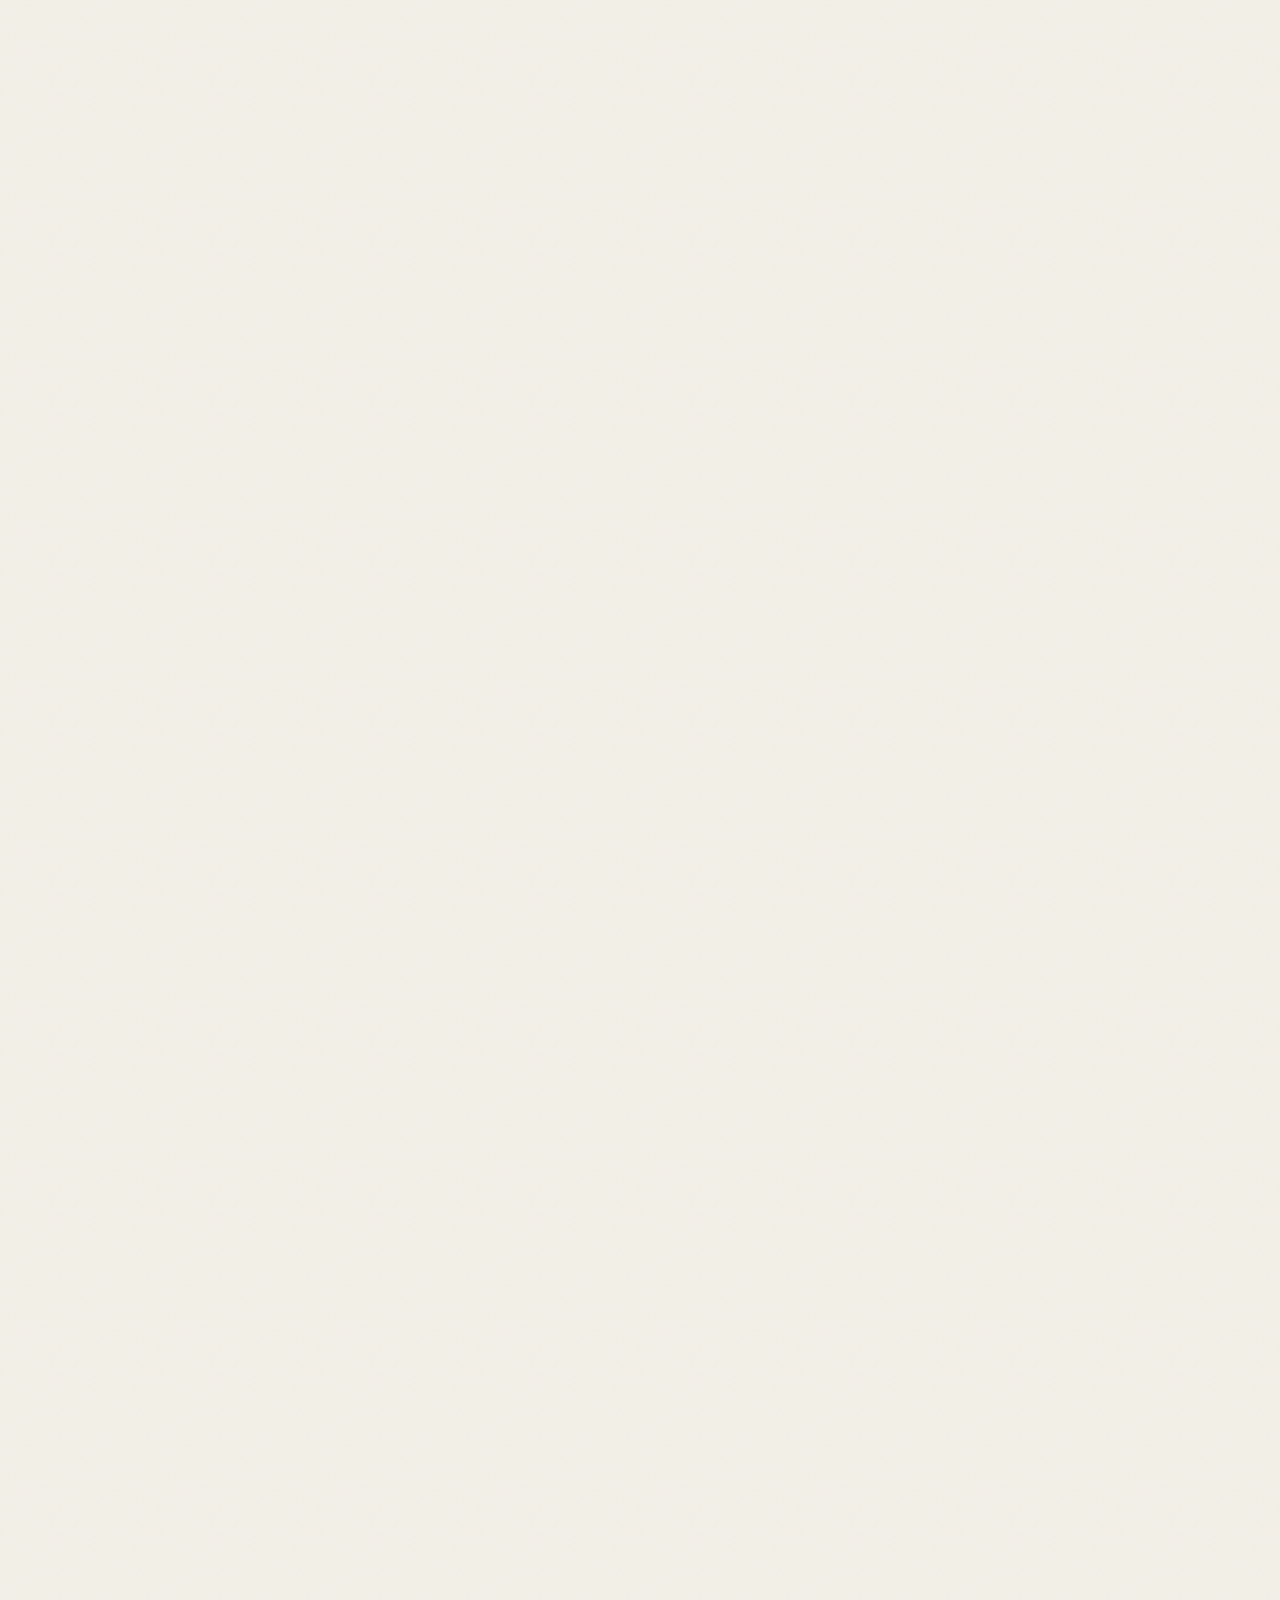
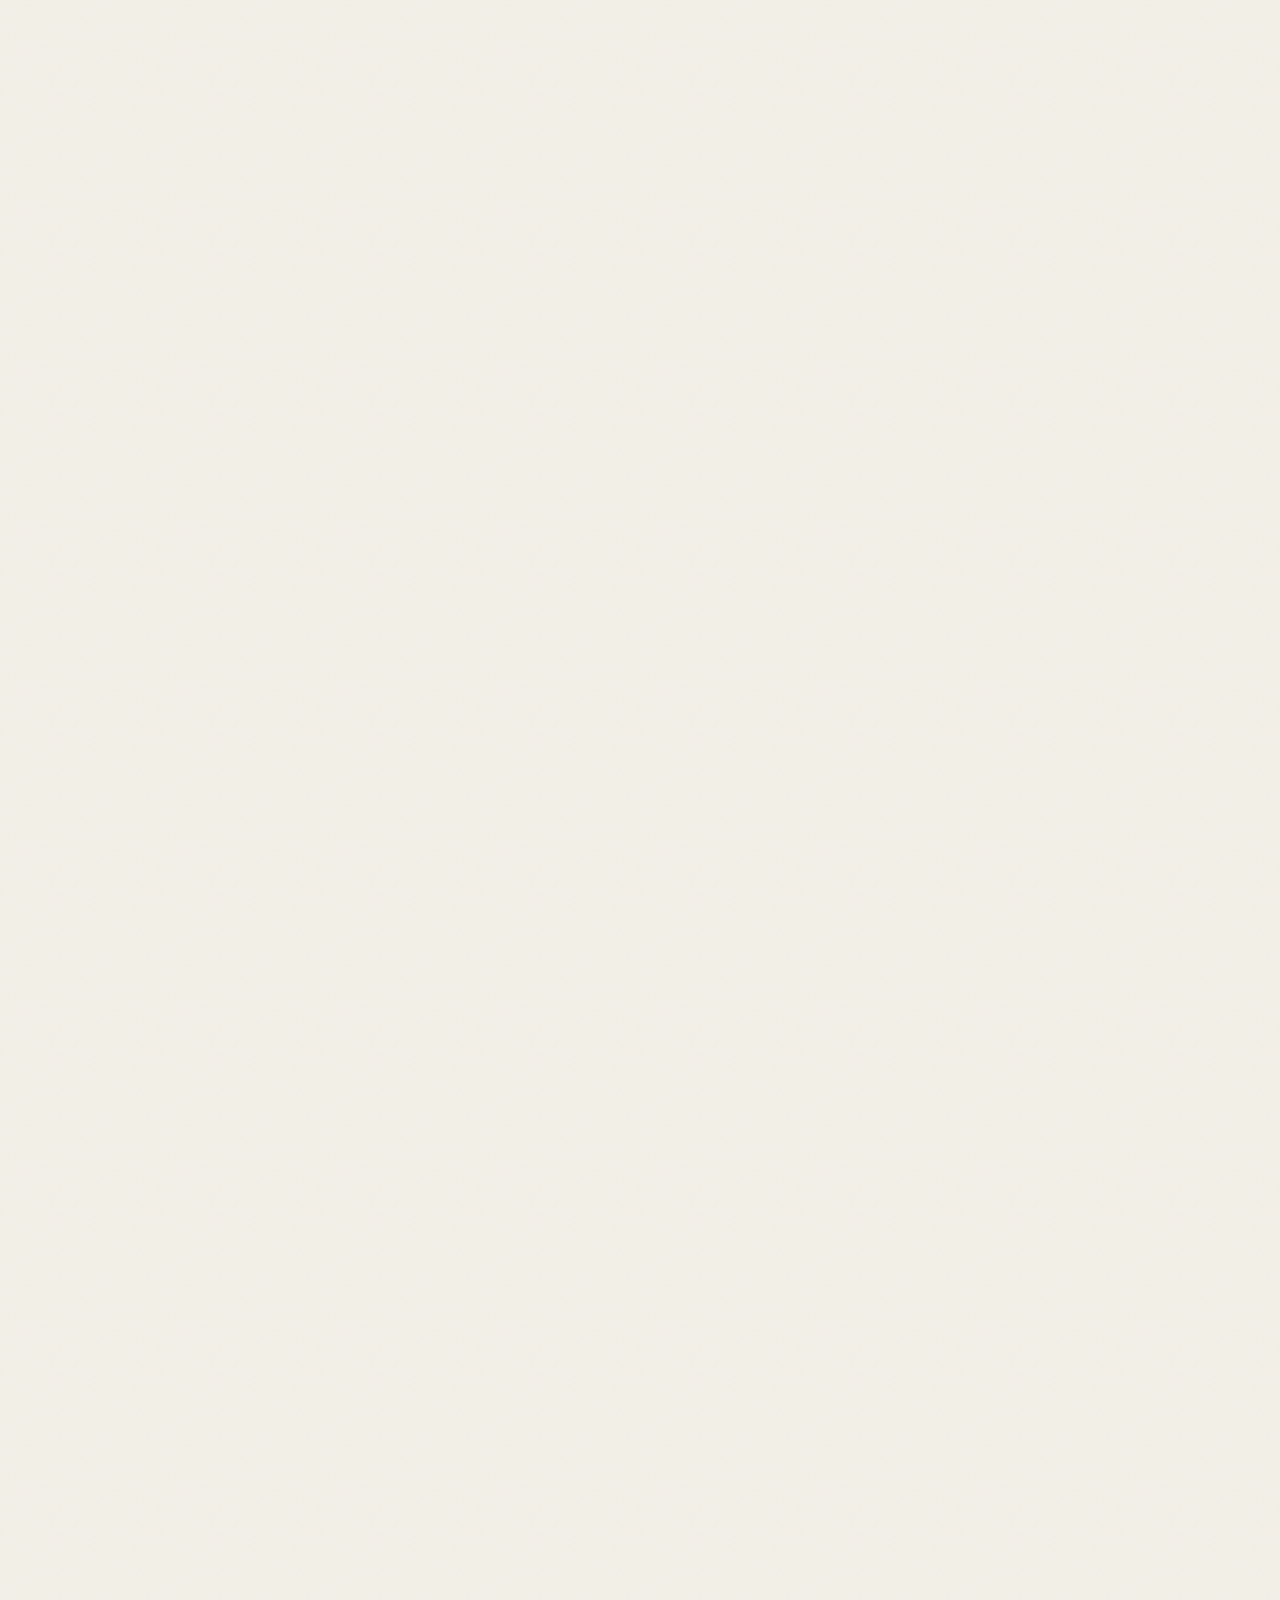
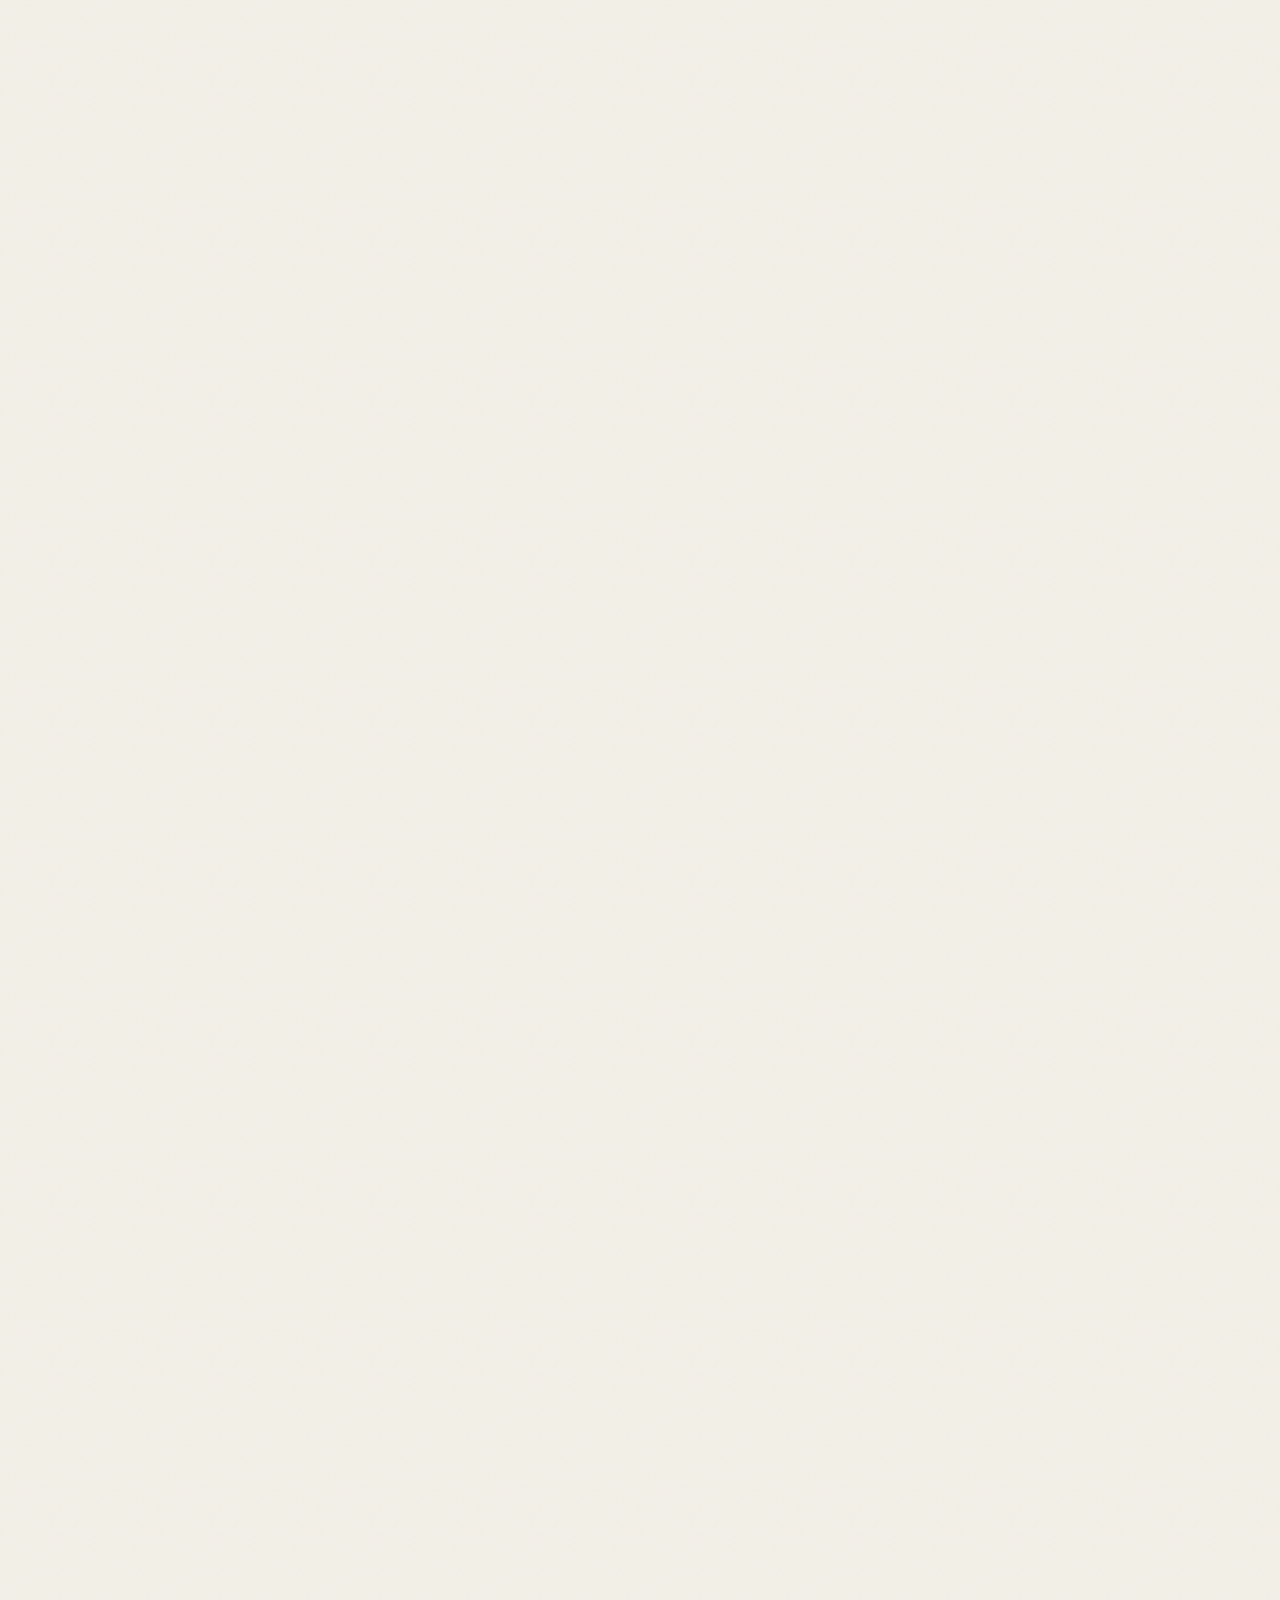
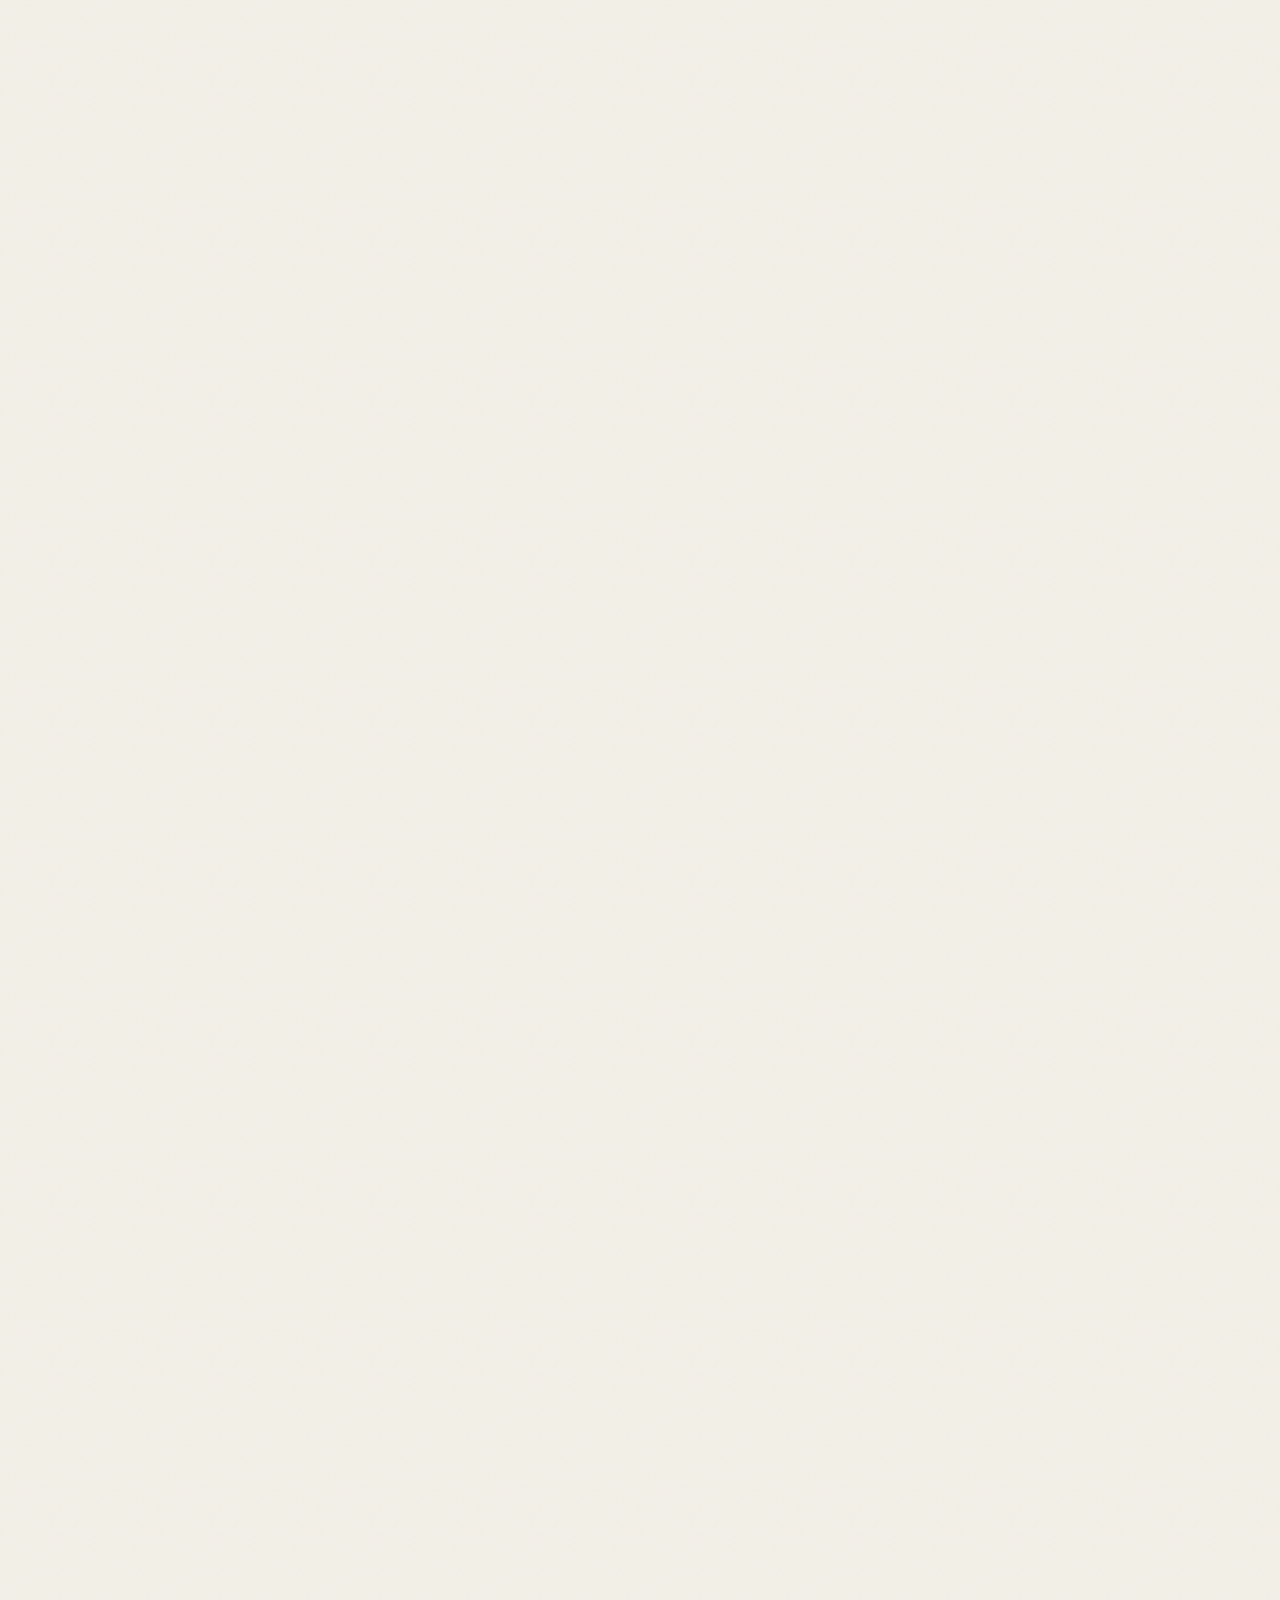
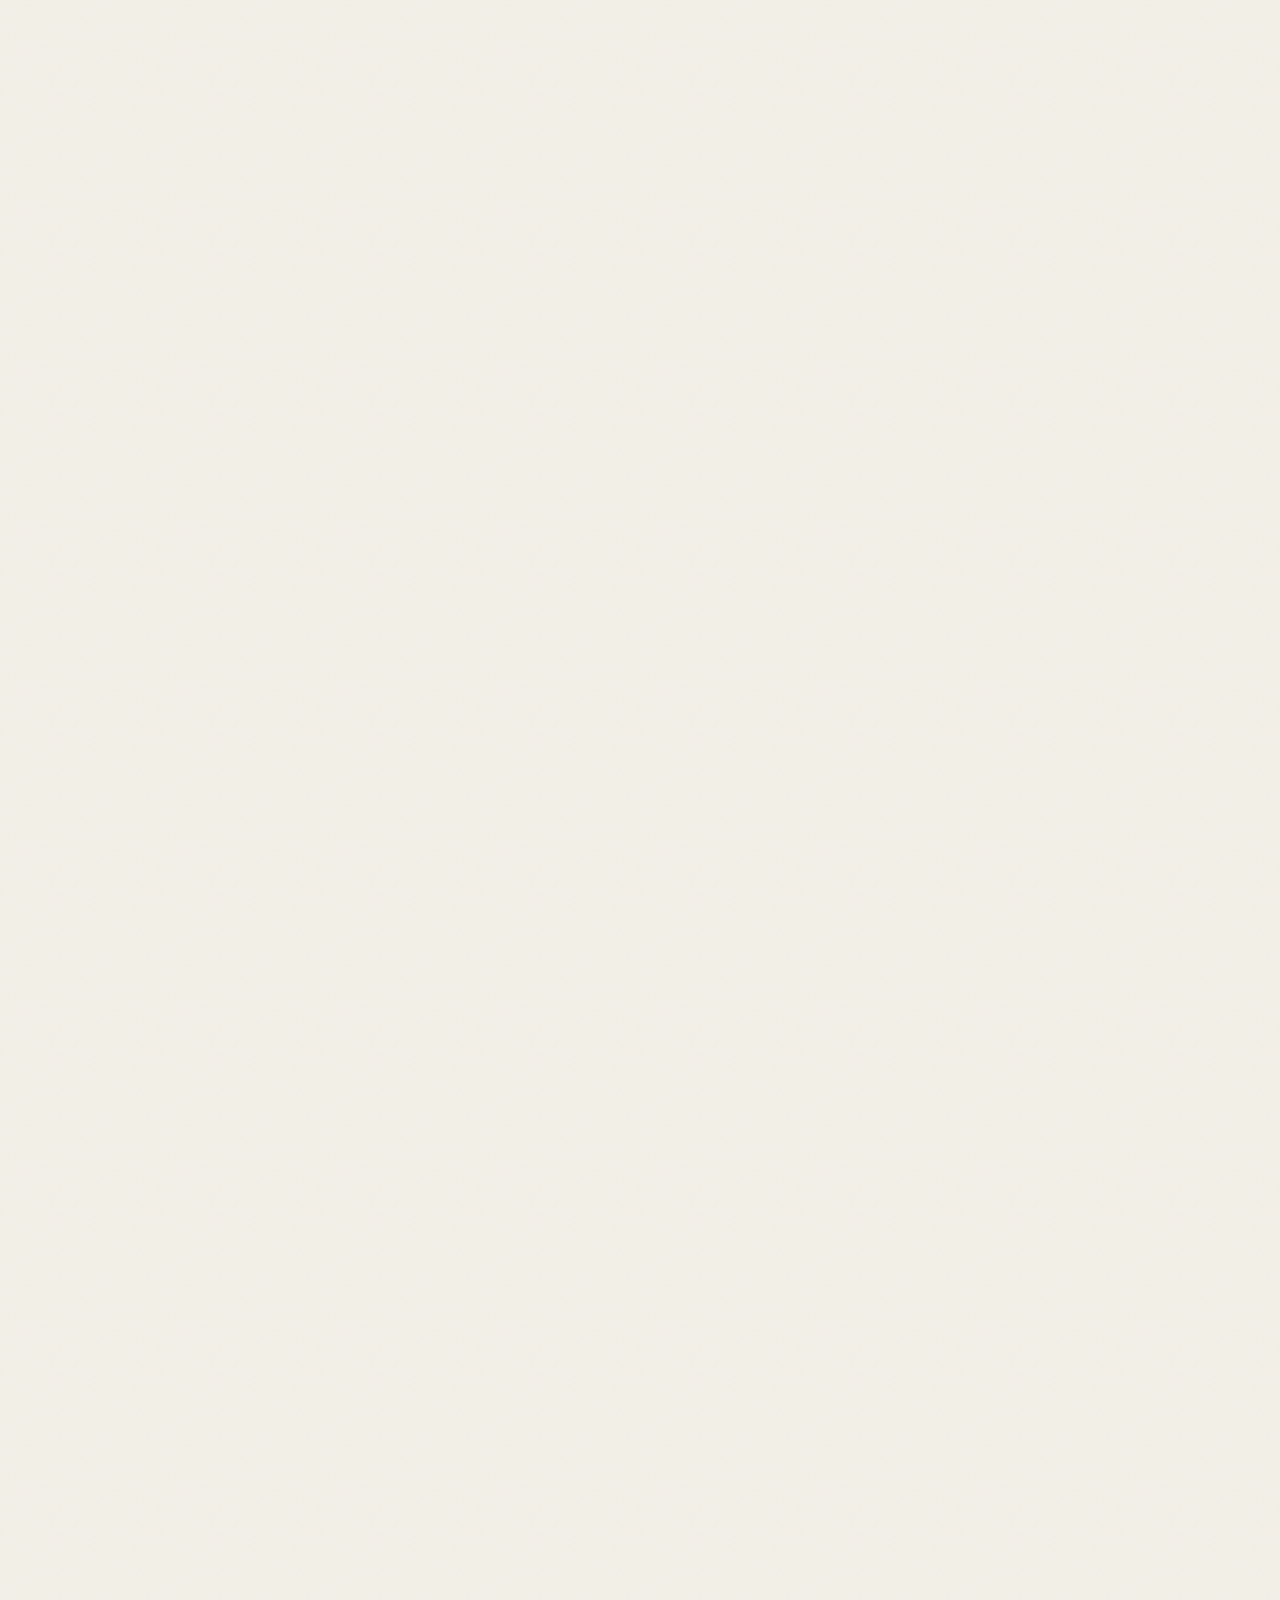
==== commit 2cf62a9a: "Merge pull request #16 from realmohere/claude/self-host-fonts Self-host the fonts instead of loading" ====
--- a/index.html
+++ b/index.html
@@ -70,9 +70,9 @@
 </script>
 
 <link rel="icon" href="favicon.svg" type="image/svg+xml">
-<link rel="preconnect" href="https://fonts.googleapis.com">
-<link rel="preconnect" href="https://fonts.gstatic.com" crossorigin>
-<link rel="stylesheet" href="https://fonts.googleapis.com/css2?family=Fraunces:ital,opsz,wght@0,9..144,400;0,9..144,500;0,9..144,560;1,9..144,400&family=Inter:wght@400;500;600&display=swap">
+<link rel="preload" href="assets/fonts/inter-latin-wght-normal.woff2" as="font" type="font/woff2" crossorigin>
+<link rel="preload" href="assets/fonts/fraunces-latin-opsz-normal.woff2" as="font" type="font/woff2" crossorigin>
+<link rel="stylesheet" href="assets/fonts.css">
 <link rel="stylesheet" href="assets/site.css">
 <script>try{var t=localStorage.getItem('theme');if(t)document.documentElement.setAttribute('data-theme',t)}catch(e){}</script>
 </head>
--- a/assets/fonts.css
+++ b/assets/fonts.css
@@ -0,0 +1,8 @@
+/* Self-hosted fonts (SIL Open Font License, see assets/fonts/*-OFL.txt), so pages need no request to Google.
+   Latin subset of the variable fonts: Fraunces (weight + optical size, roman and italic) and Inter (weight). */
+@font-face { font-family: "Fraunces"; font-style: normal; font-weight: 100 900; font-display: swap;
+  src: url(fonts/fraunces-latin-opsz-normal.woff2) format("woff2"); unicode-range: U+0000-00FF,U+0131,U+0152-0153,U+02BB-02BC,U+02C6,U+02DA,U+02DC,U+0304,U+0308,U+0329,U+2000-206F,U+2074,U+20AC,U+2122,U+2191,U+2193,U+2212,U+2215,U+FEFF,U+FFFD; }
+@font-face { font-family: "Fraunces"; font-style: italic; font-weight: 100 900; font-display: swap;
+  src: url(fonts/fraunces-latin-opsz-italic.woff2) format("woff2"); unicode-range: U+0000-00FF,U+0131,U+0152-0153,U+02BB-02BC,U+02C6,U+02DA,U+02DC,U+0304,U+0308,U+0329,U+2000-206F,U+2074,U+20AC,U+2122,U+2191,U+2193,U+2212,U+2215,U+FEFF,U+FFFD; }
+@font-face { font-family: "Inter"; font-style: normal; font-weight: 100 900; font-display: swap;
+  src: url(fonts/inter-latin-wght-normal.woff2) format("woff2"); unicode-range: U+0000-00FF,U+0131,U+0152-0153,U+02BB-02BC,U+02C6,U+02DA,U+02DC,U+0304,U+0308,U+0329,U+2000-206F,U+2074,U+20AC,U+2122,U+2191,U+2193,U+2212,U+2215,U+FEFF,U+FFFD; }
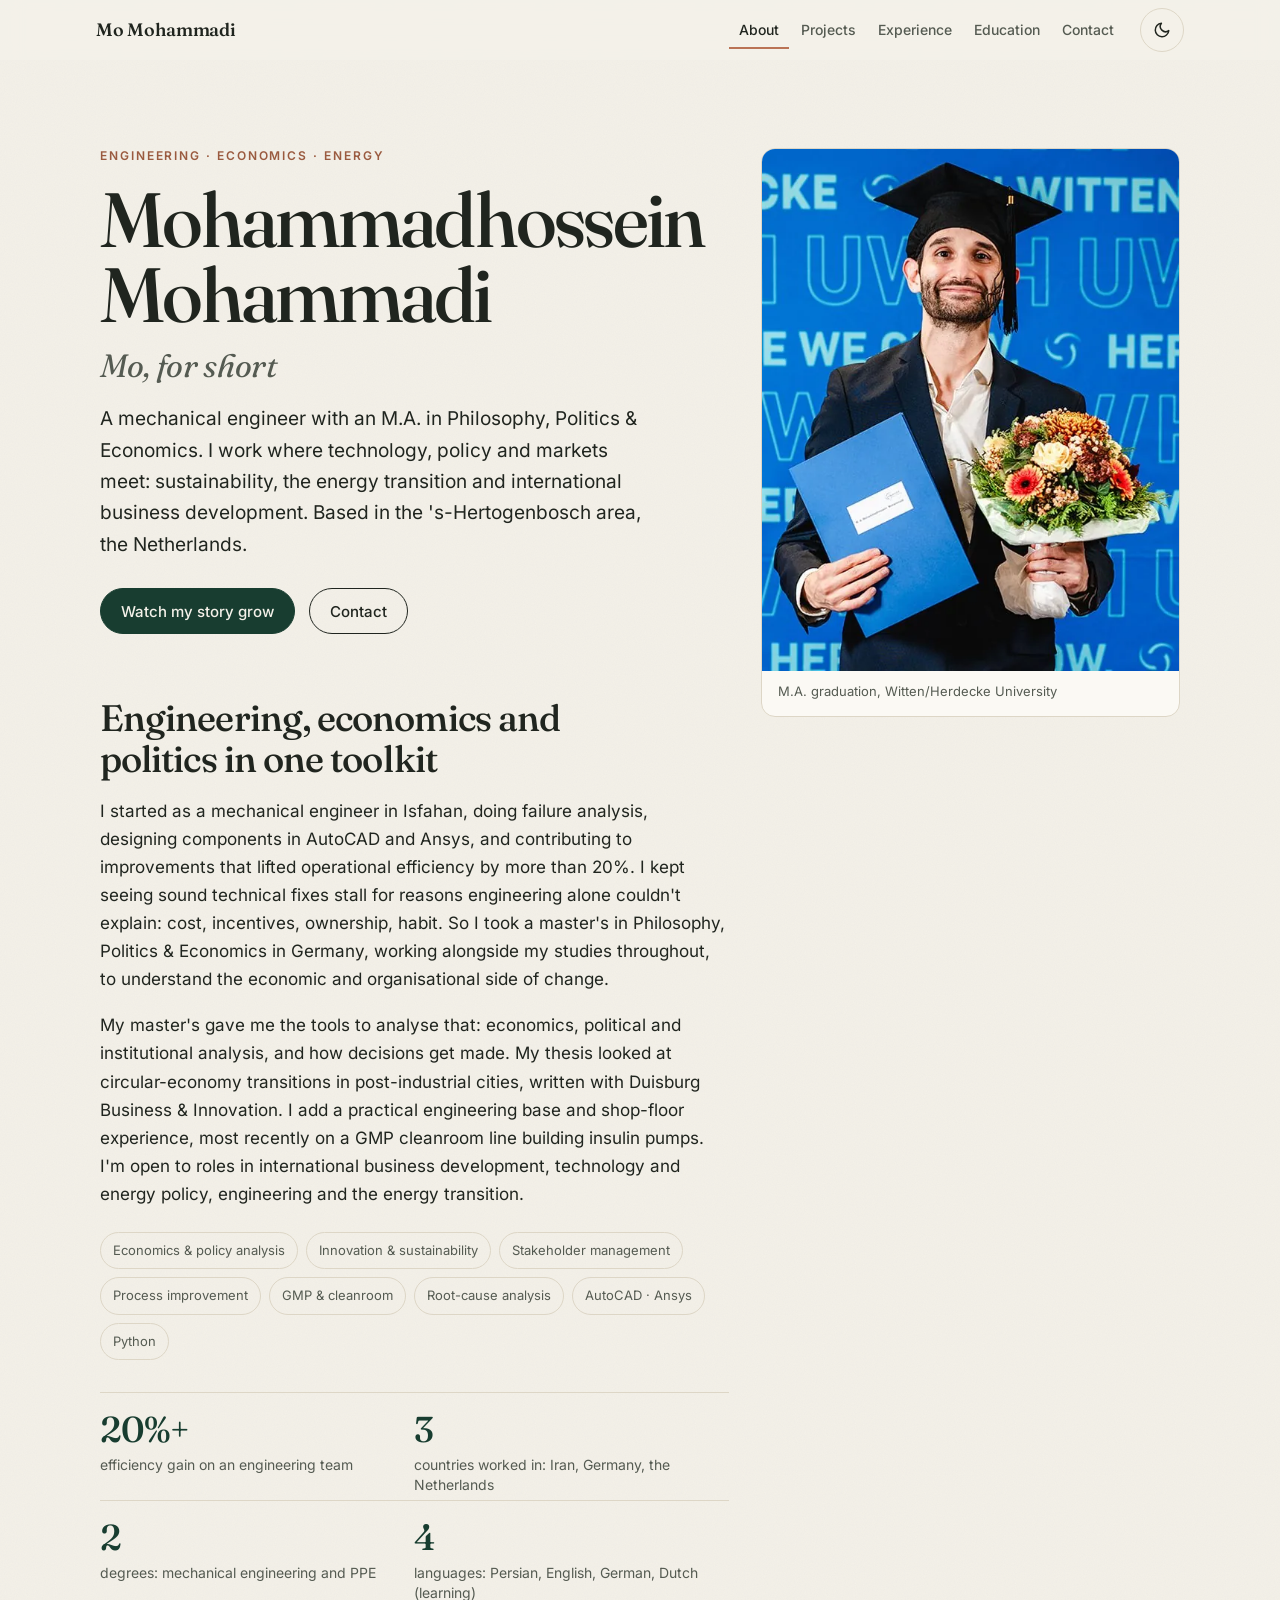
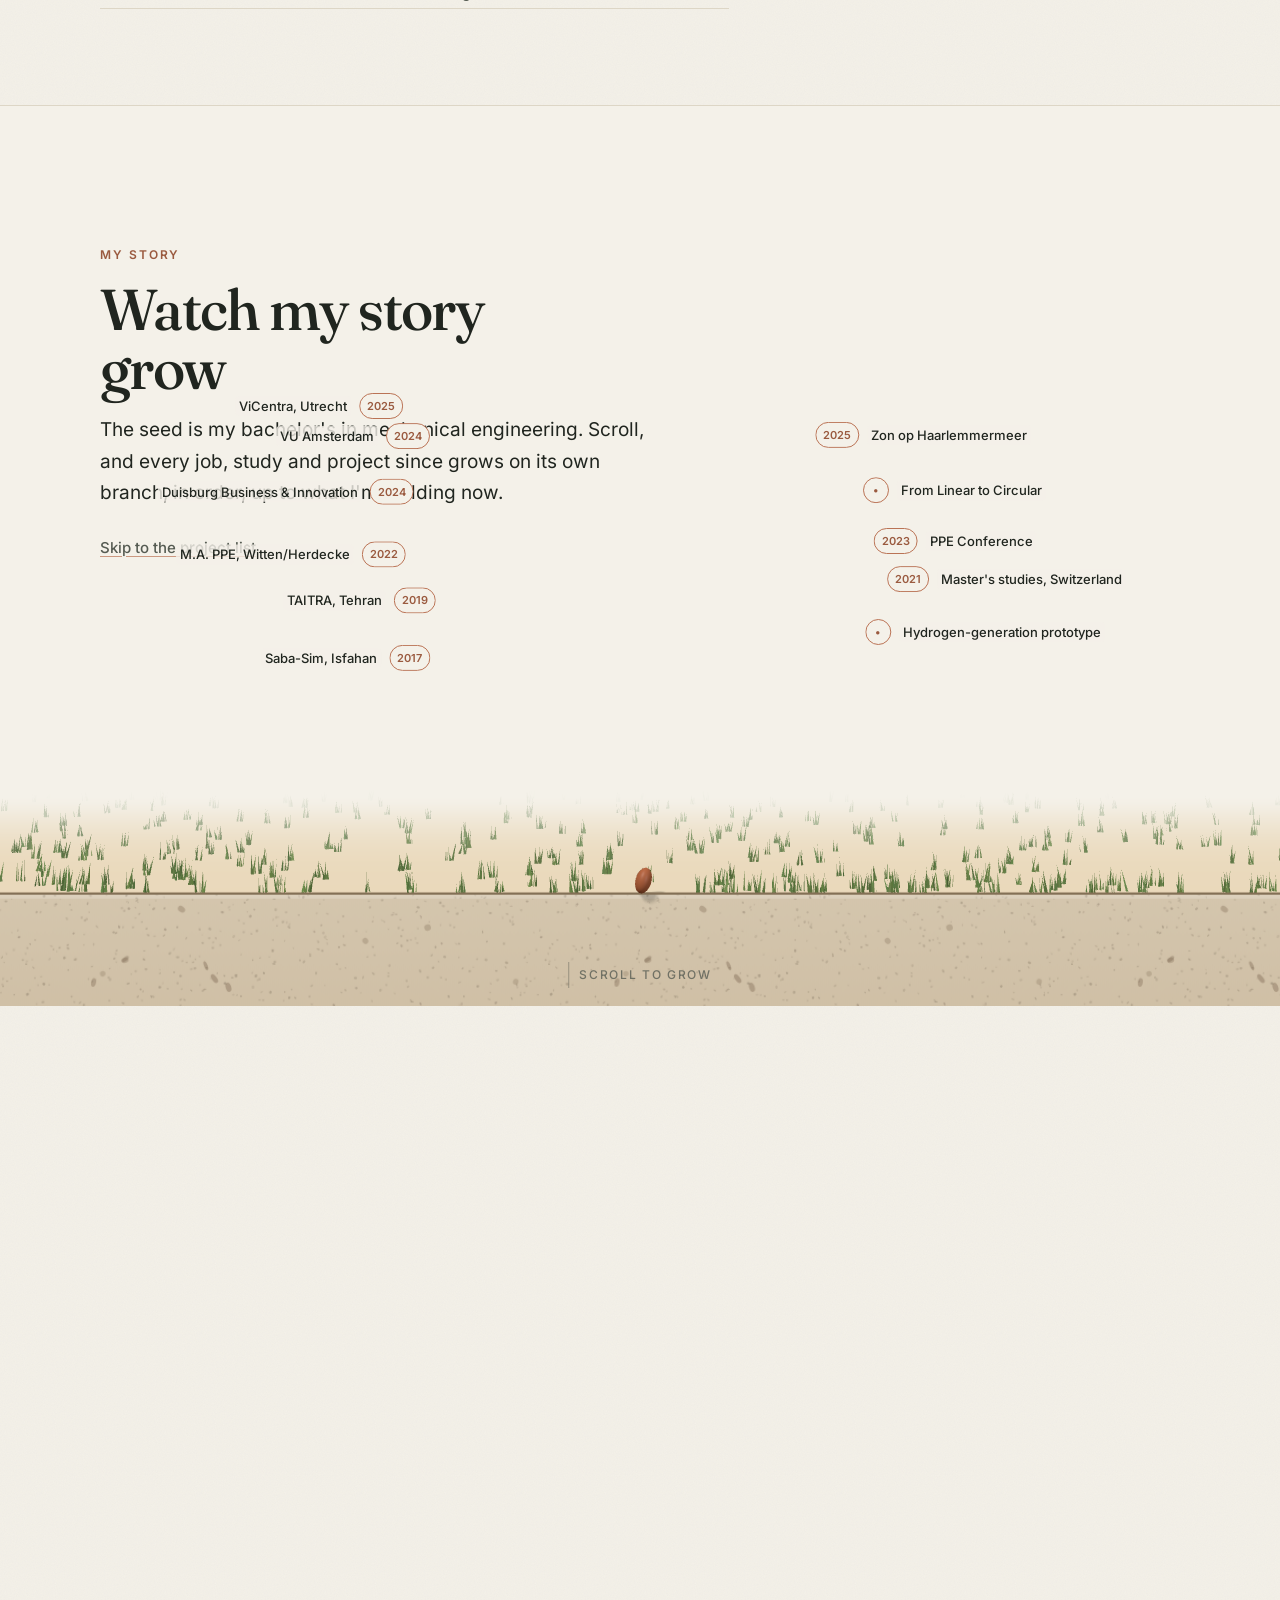
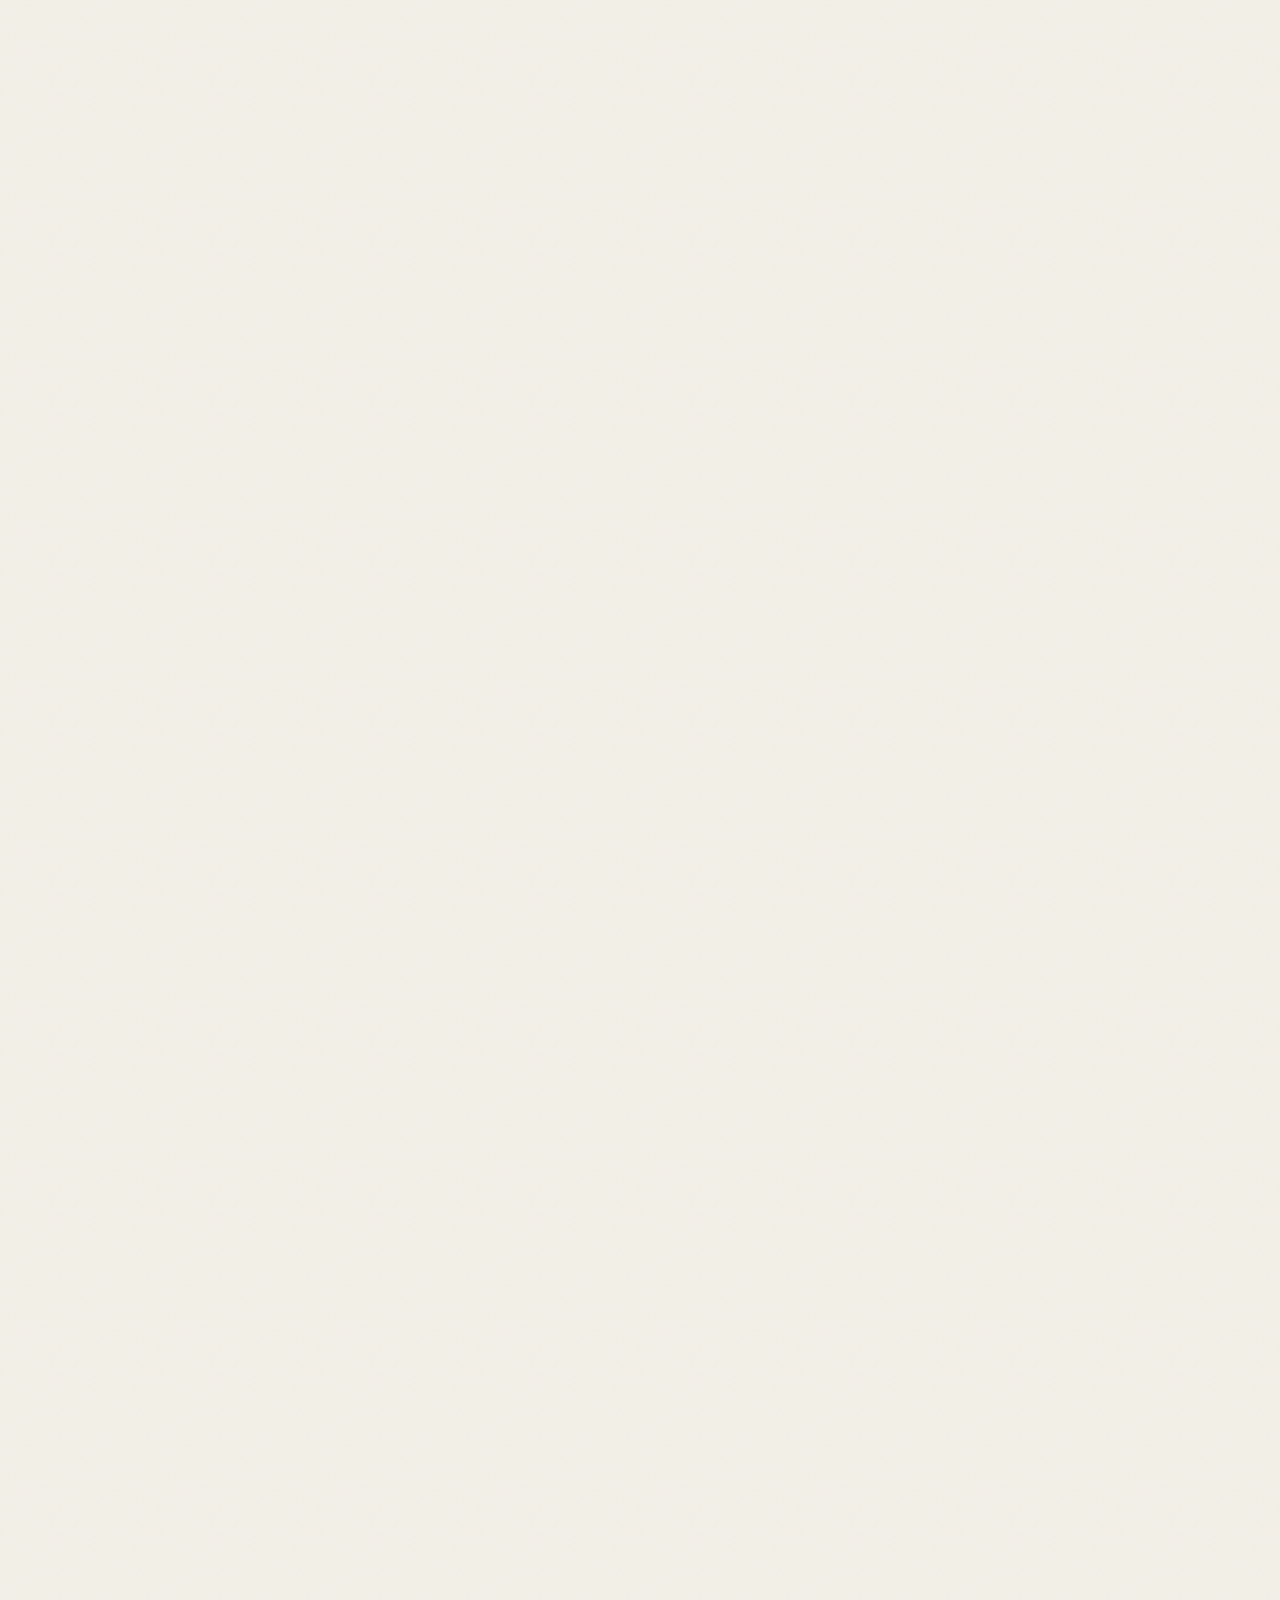
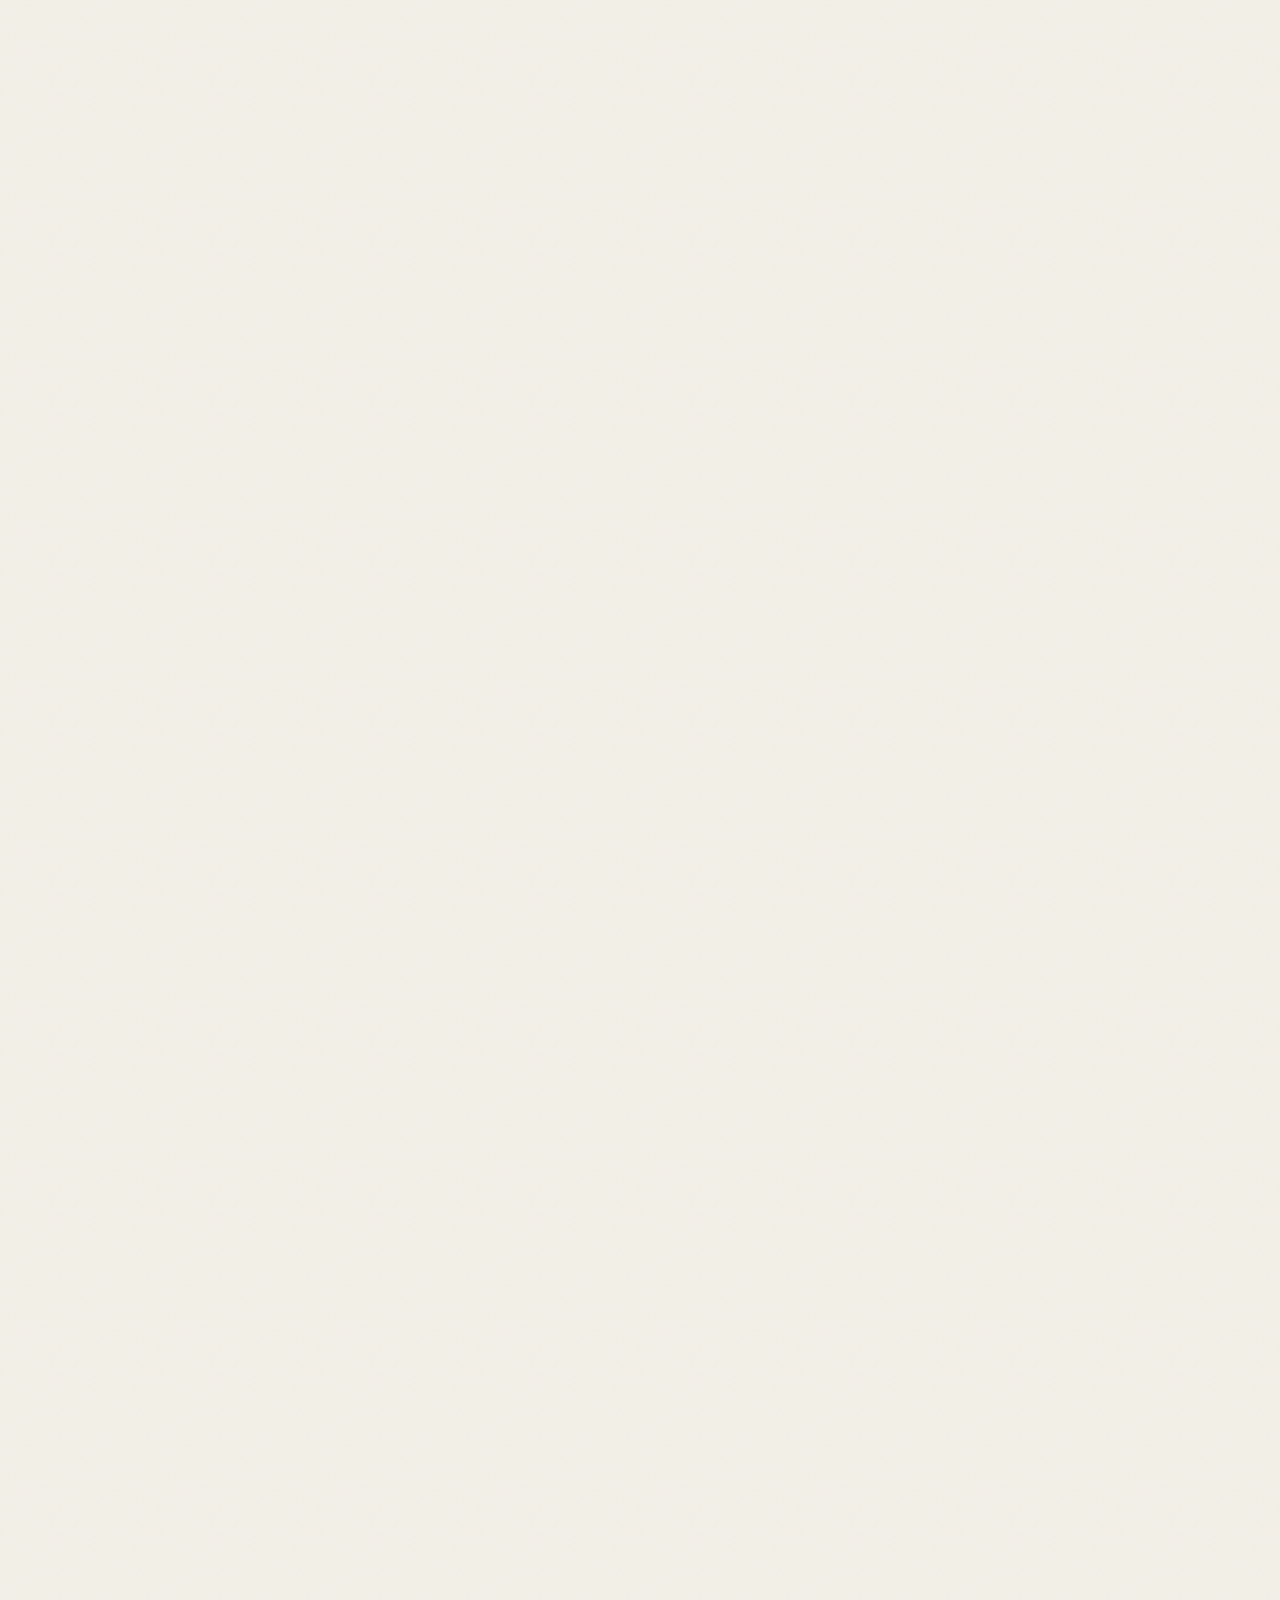
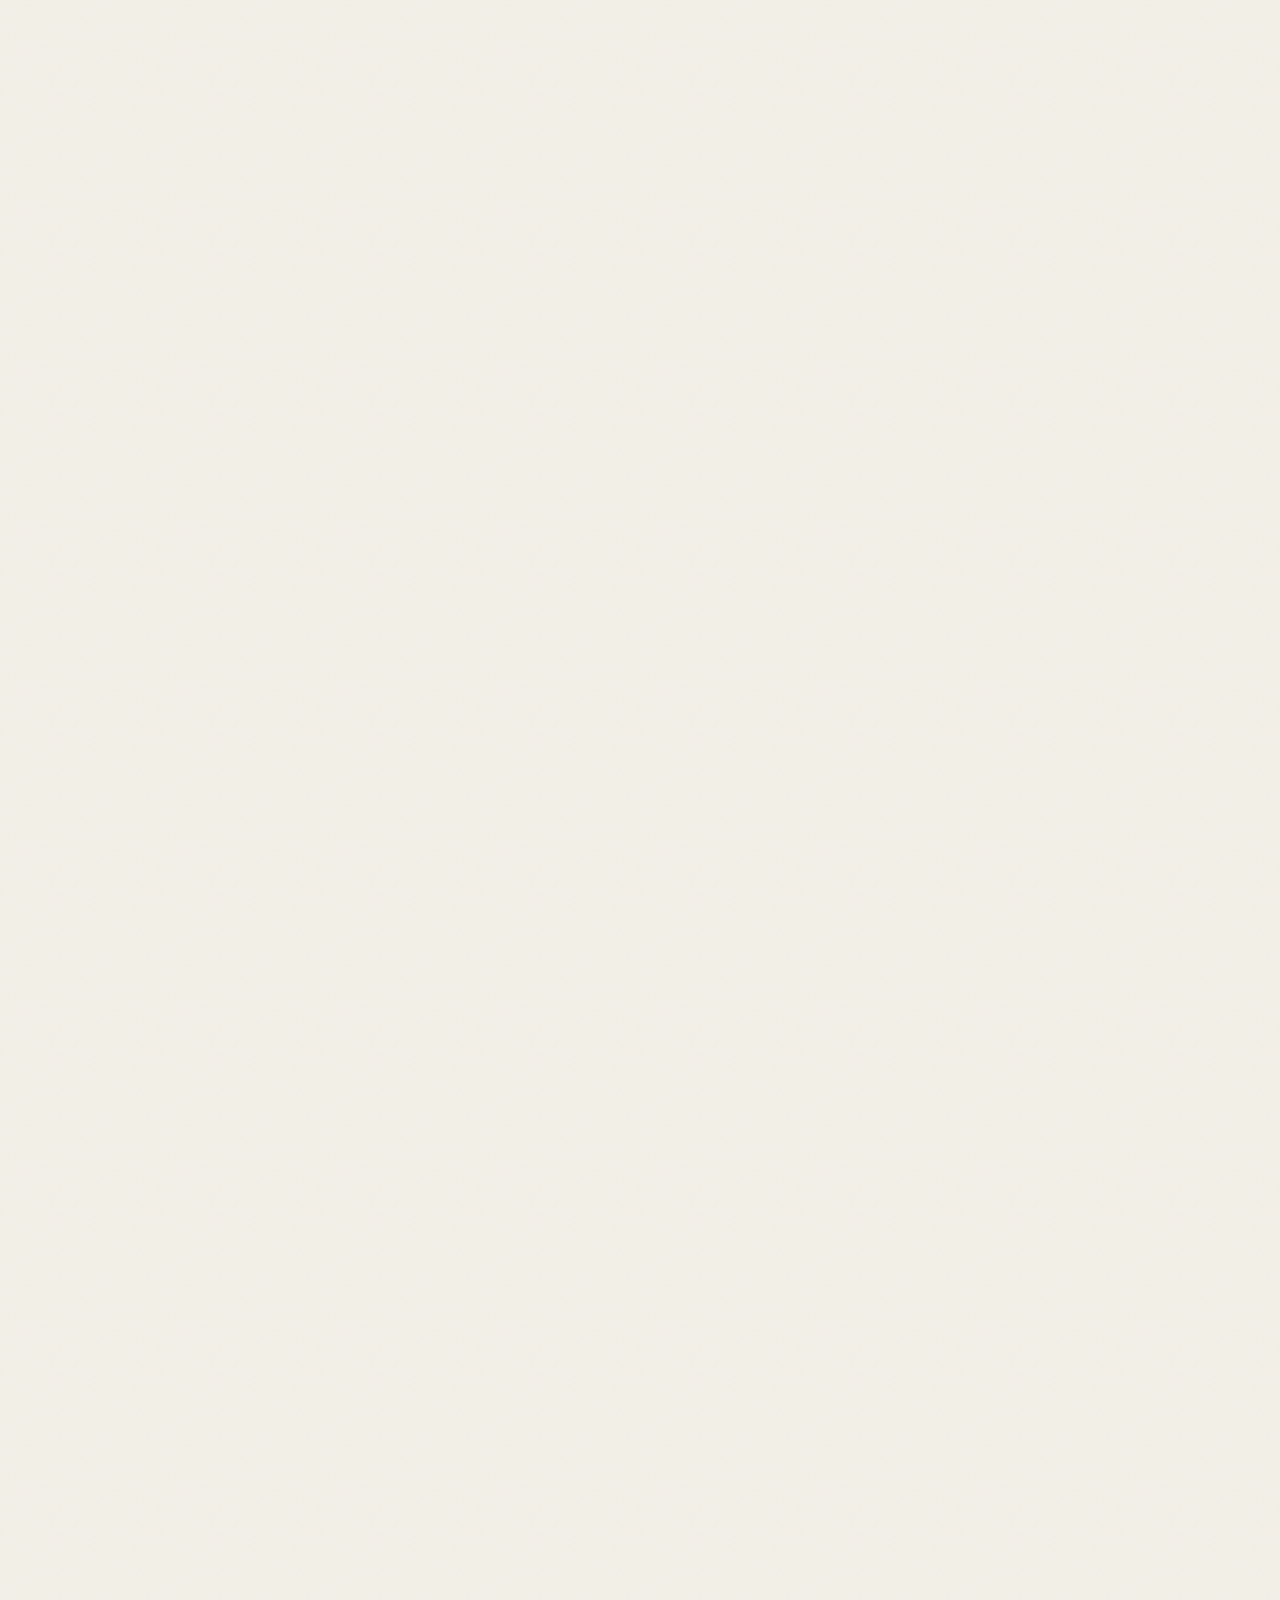
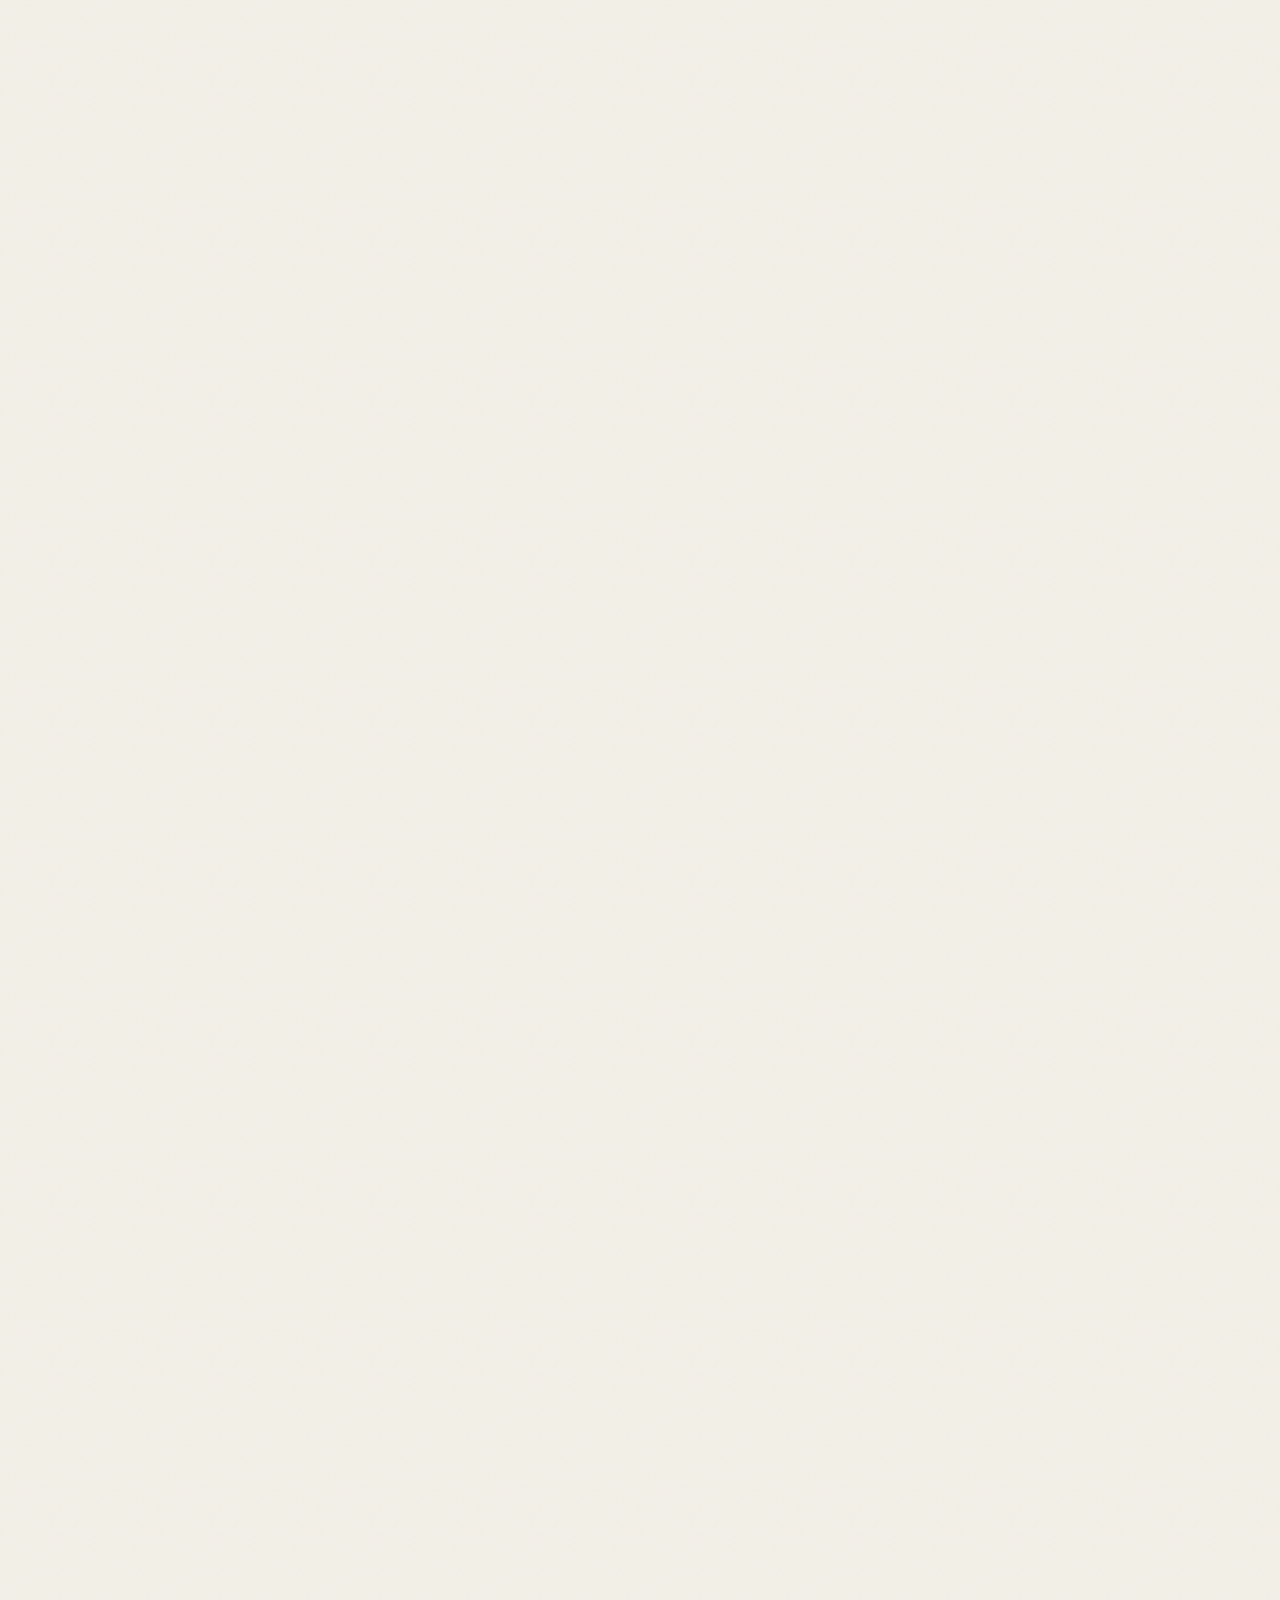
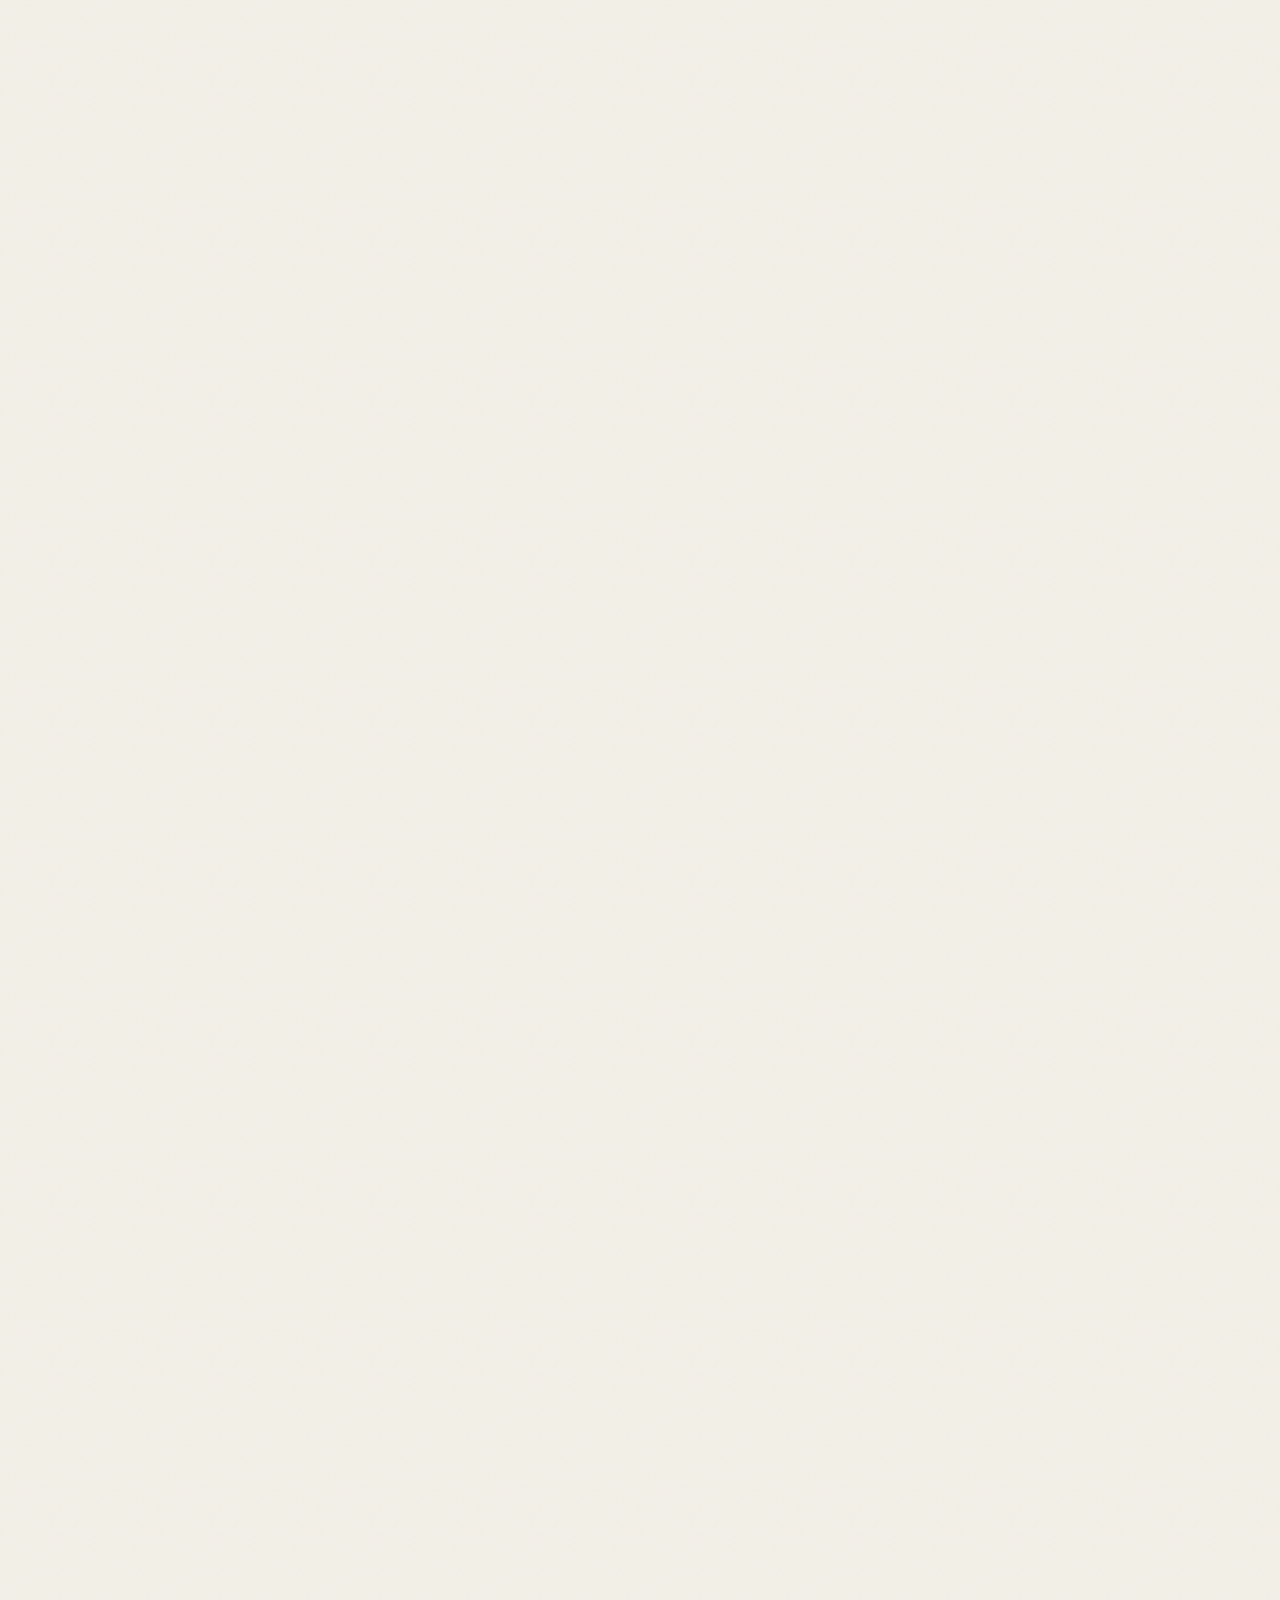
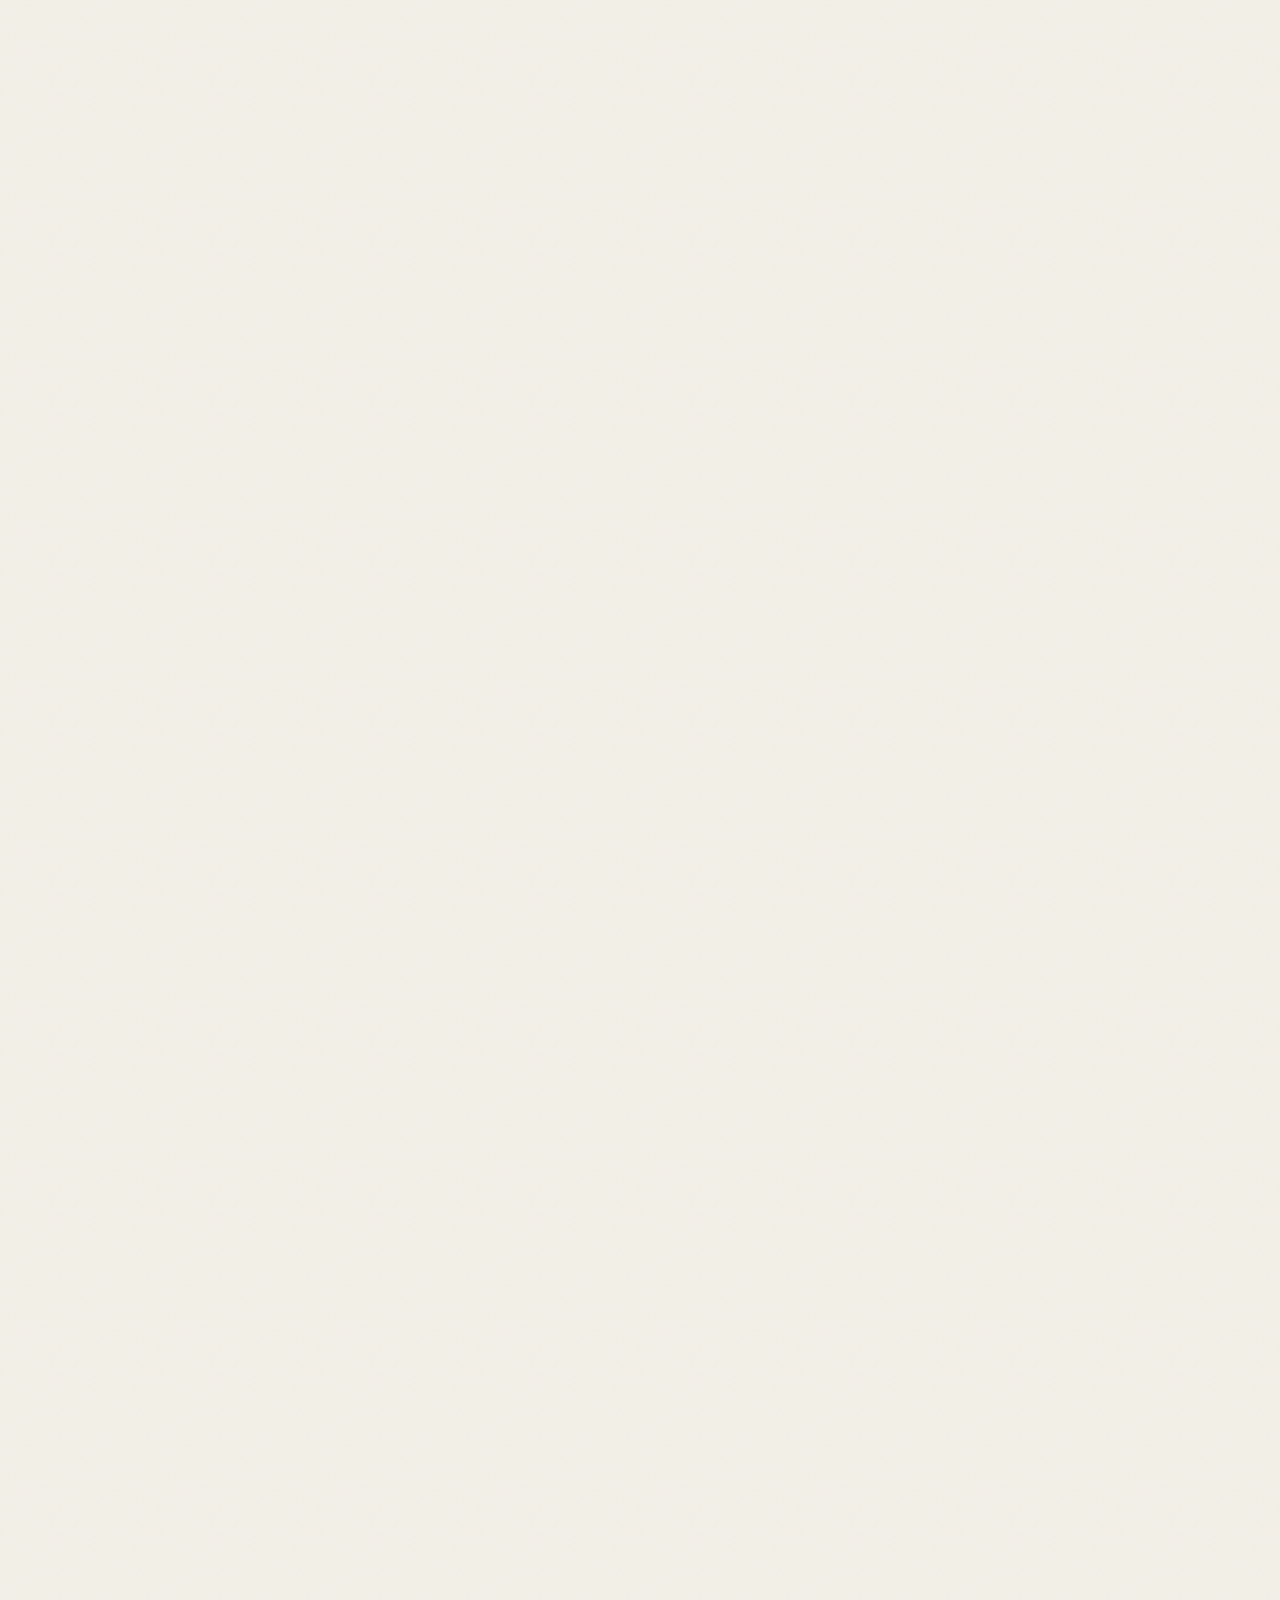
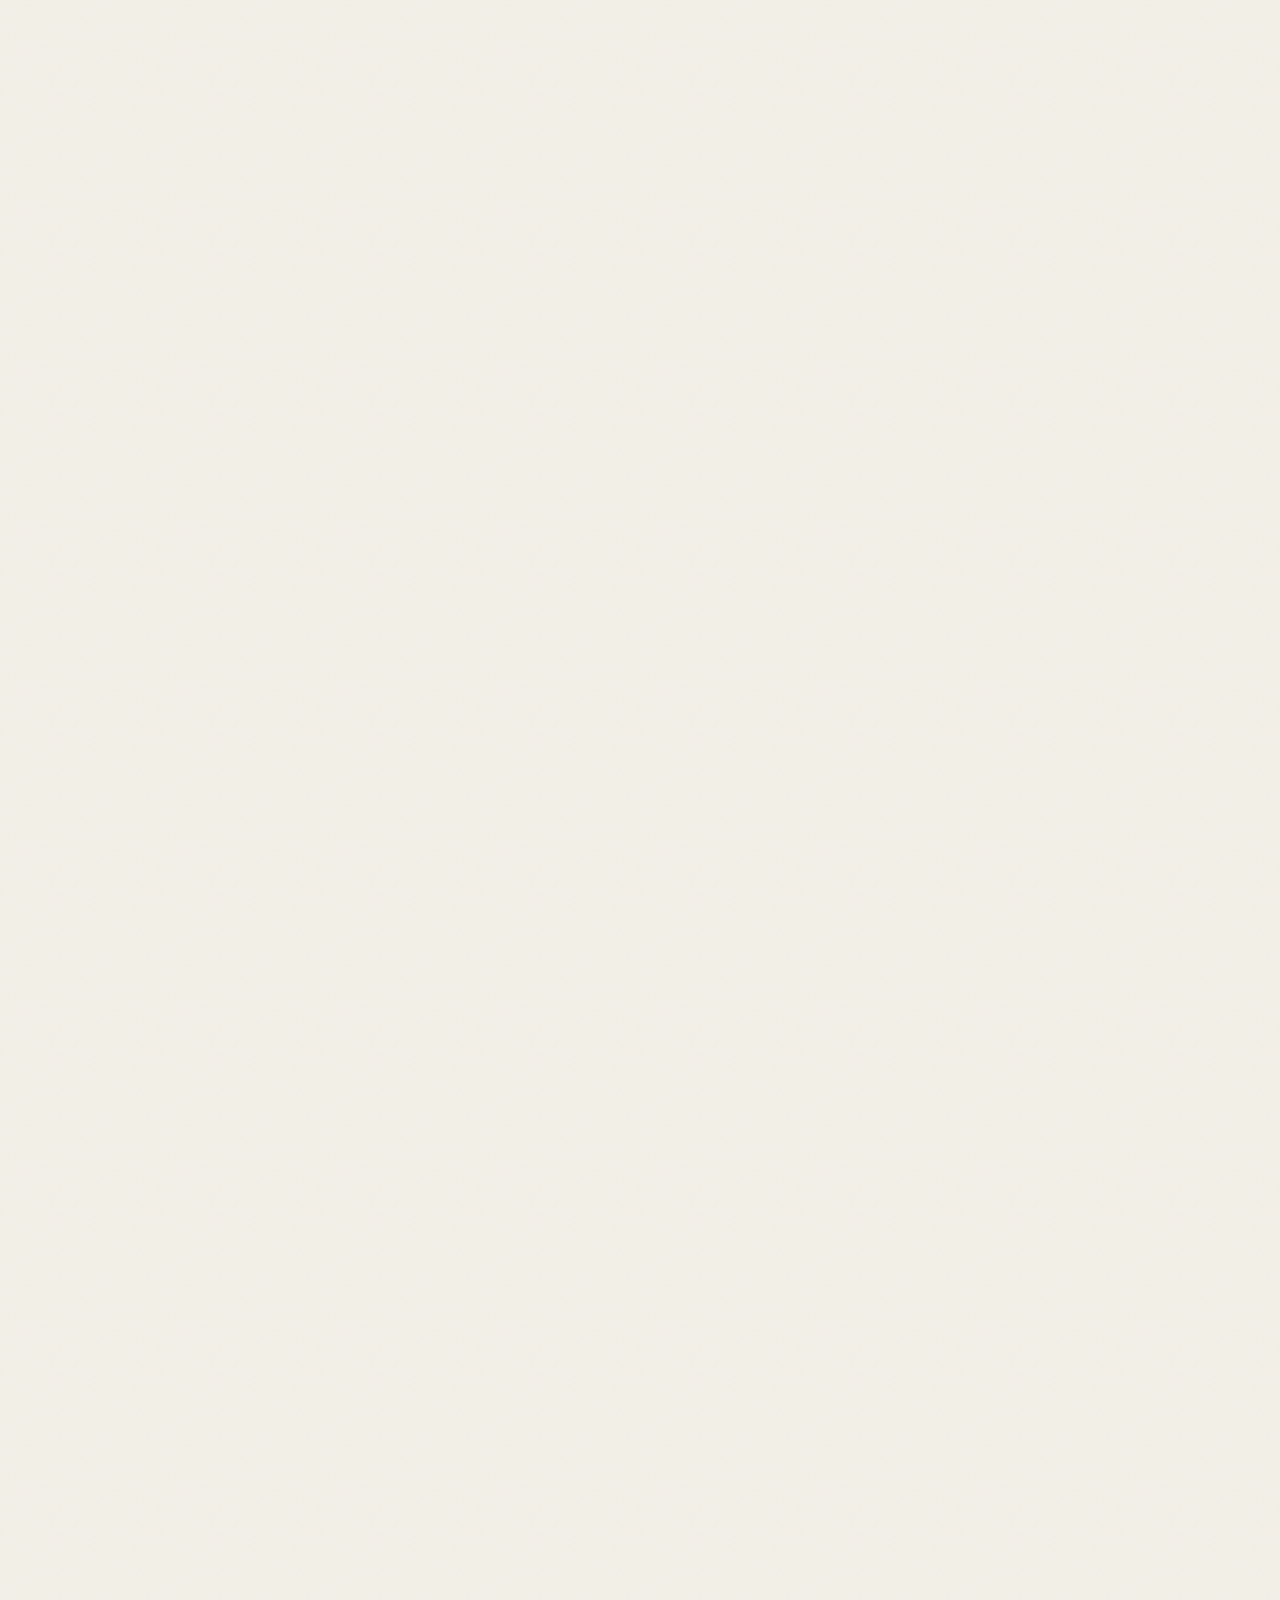
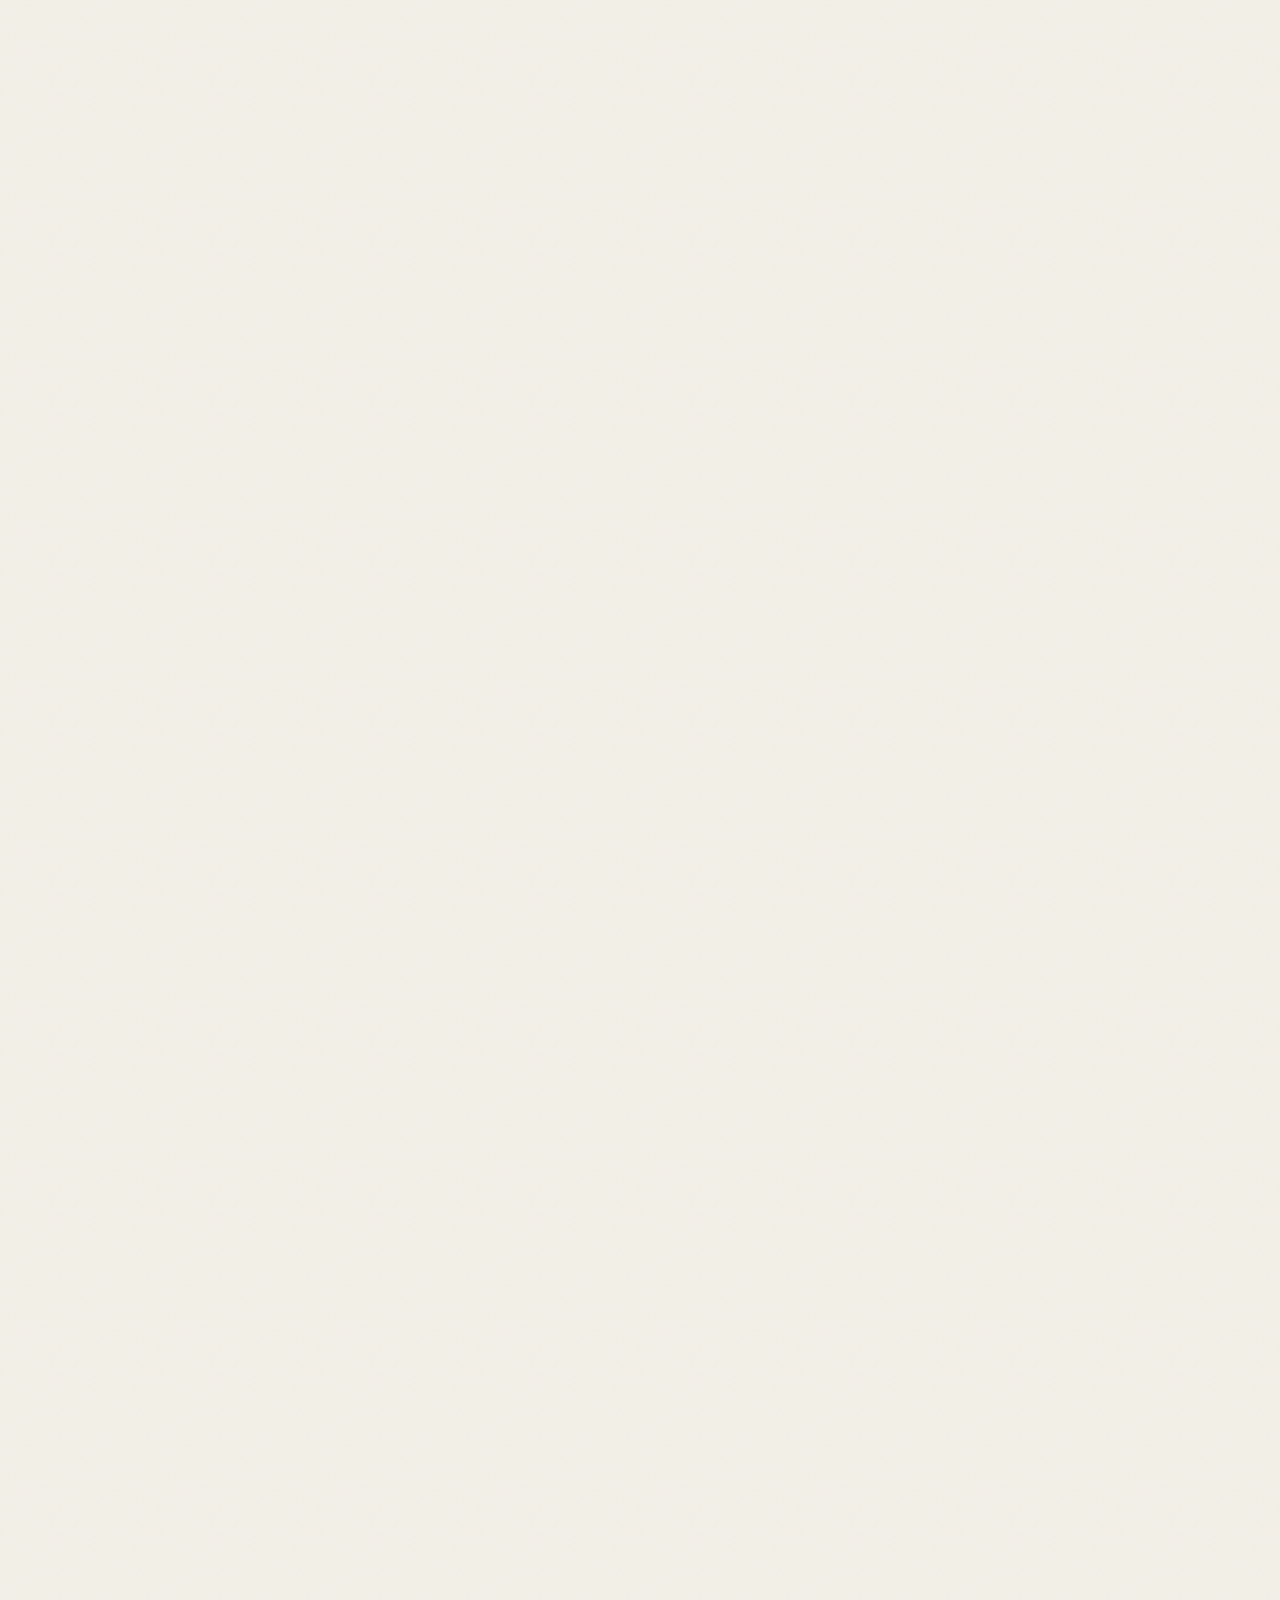
==== commit 154d1f29: "Align descriptions with target roles; add project outcomes to llms.txt Co-Authored-By: Claude Opus 5" ====
--- a/index.html
+++ b/index.html
@@ -14,7 +14,7 @@
 <meta property="og:url" content="https://momohammadi.nl/">
 <meta property="og:site_name" content="Mohammadhossein Mohammadi">
 <meta property="og:title" content="Mohammadhossein Mohammadi | Economics Graduate (M.A. PPE) &amp; Mechanical Engineer">
-<meta property="og:description" content="M.A. Philosophy, Politics &amp; Economics with a mechanical engineering base. Innovation, sustainability, policy, strategy and engineering, in the Netherlands.">
+<meta property="og:description" content="M.A. Philosophy, Politics &amp; Economics with a mechanical engineering base, in the Netherlands. Open to roles in international business development, technology and energy policy, engineering and the energy transition.">
 <meta property="og:image" content="https://momohammadi.nl/og-card.jpg">
 <meta property="og:image:width" content="1200">
 <meta property="og:image:height" content="630">
@@ -34,7 +34,7 @@
   "name": "Mohammadhossein Mohammadi | Economics Graduate (M.A. PPE) & Mechanical Engineer",
   "inLanguage": "en",
   "dateCreated": "2026-11-19T16:00:00+01:00",
-  "dateModified": "2026-11-26T17:00:00+01:00",
+  "dateModified": "2026-11-28T09:00:00+01:00",
   "mainEntity": {
     "@type": "Person",
     "@id": "https://momohammadi.nl/#mo",
@@ -47,7 +47,7 @@
     "identifier": "realmohere",
     "email": "mailto:contact@momohammadi.nl",
     "jobTitle": "Economics Graduate (M.A. Philosophy, Politics & Economics) & Mechanical Engineer",
-    "description": "Graduate of the M.A. Philosophy, Politics & Economics at Witten/Herdecke University, with a B.Sc. in mechanical engineering and hands-on GMP manufacturing experience. Based in the 's-Hertogenbosch area, Netherlands, working across innovation, sustainability, policy, strategy and engineering.",
+    "description": "Graduate of the M.A. Philosophy, Politics & Economics at Witten/Herdecke University, with a B.Sc. in mechanical engineering and hands-on GMP manufacturing experience. Based in the 's-Hertogenbosch area, Netherlands, open to roles in international business development, technology and energy policy, engineering and the energy transition.",
     "address": { "@type": "PostalAddress", "addressLocality": "'s-Hertogenbosch", "addressRegion": "North Brabant", "addressCountry": "NL" },
     "alumniOf": [
       { "@type": "CollegeOrUniversity", "name": "Witten/Herdecke University", "alternateName": "Universität Witten/Herdecke", "sameAs": "https://www.uni-wh.de/" },
